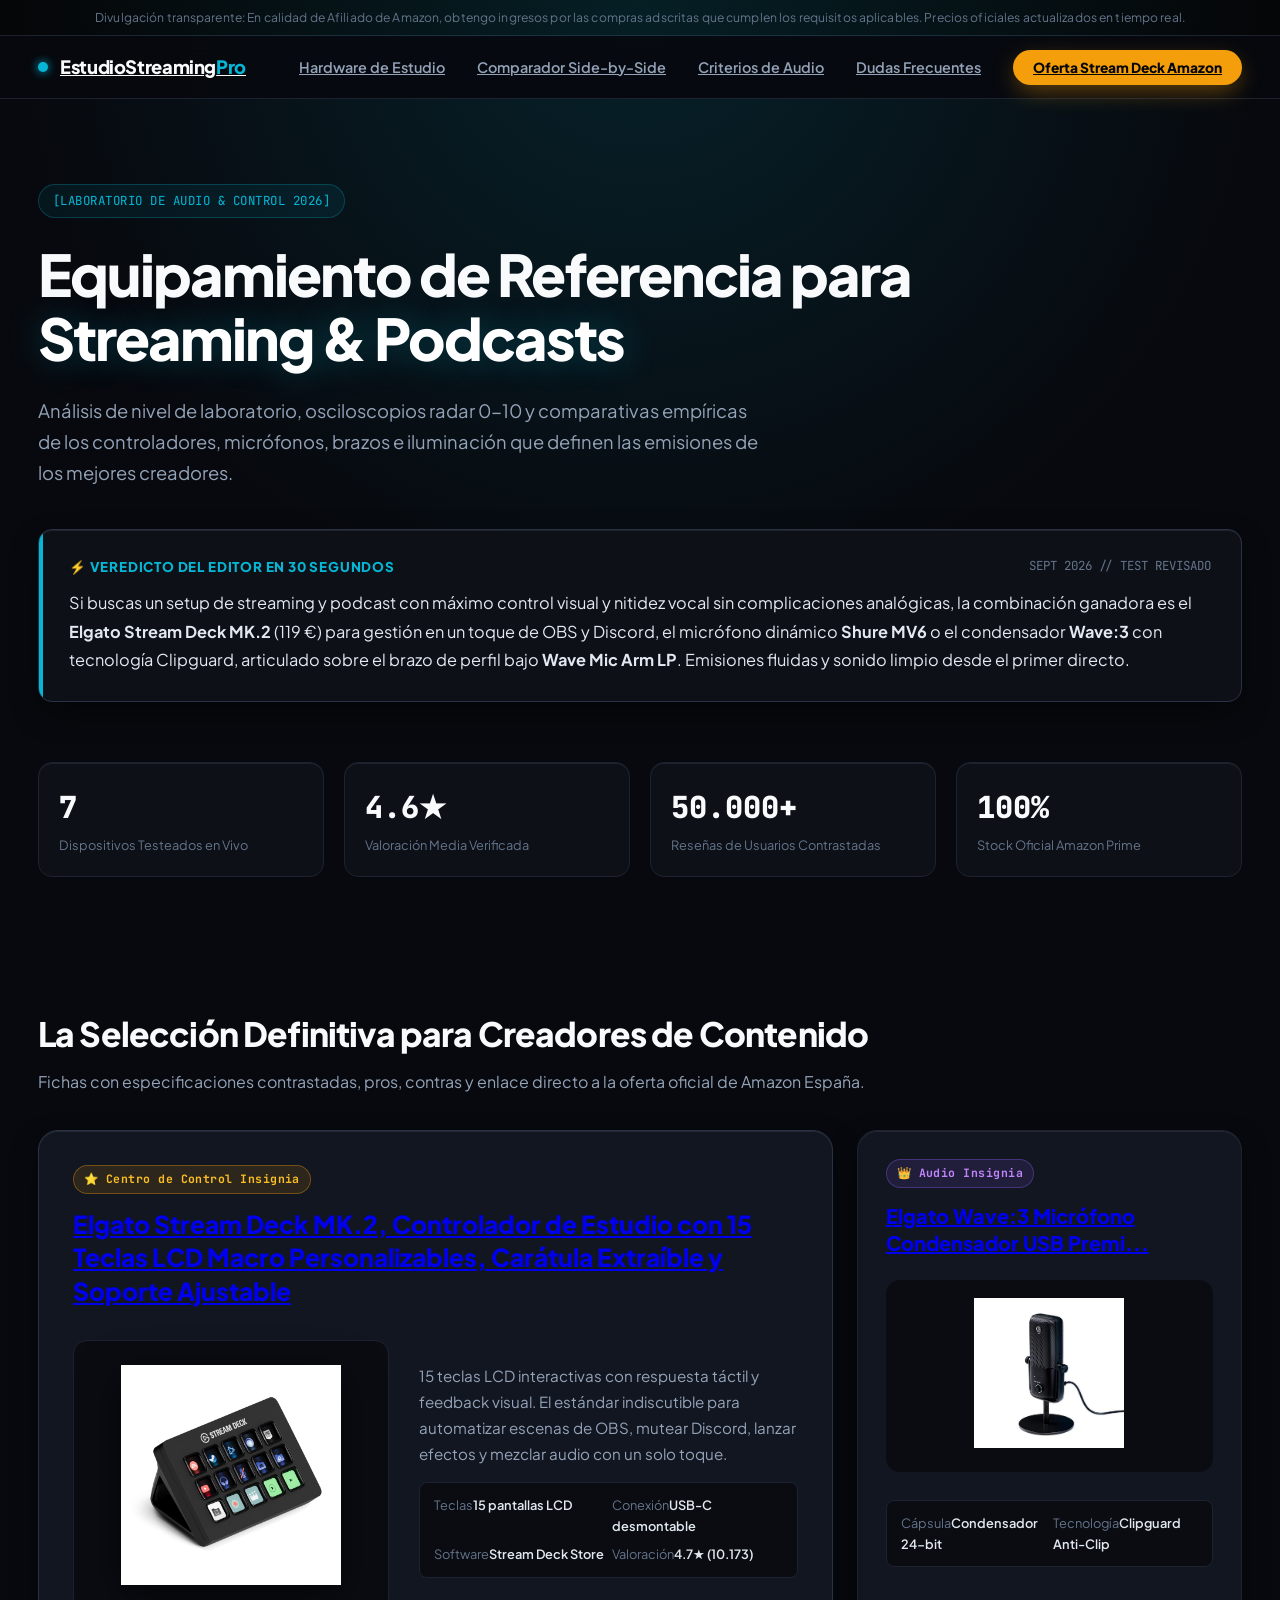
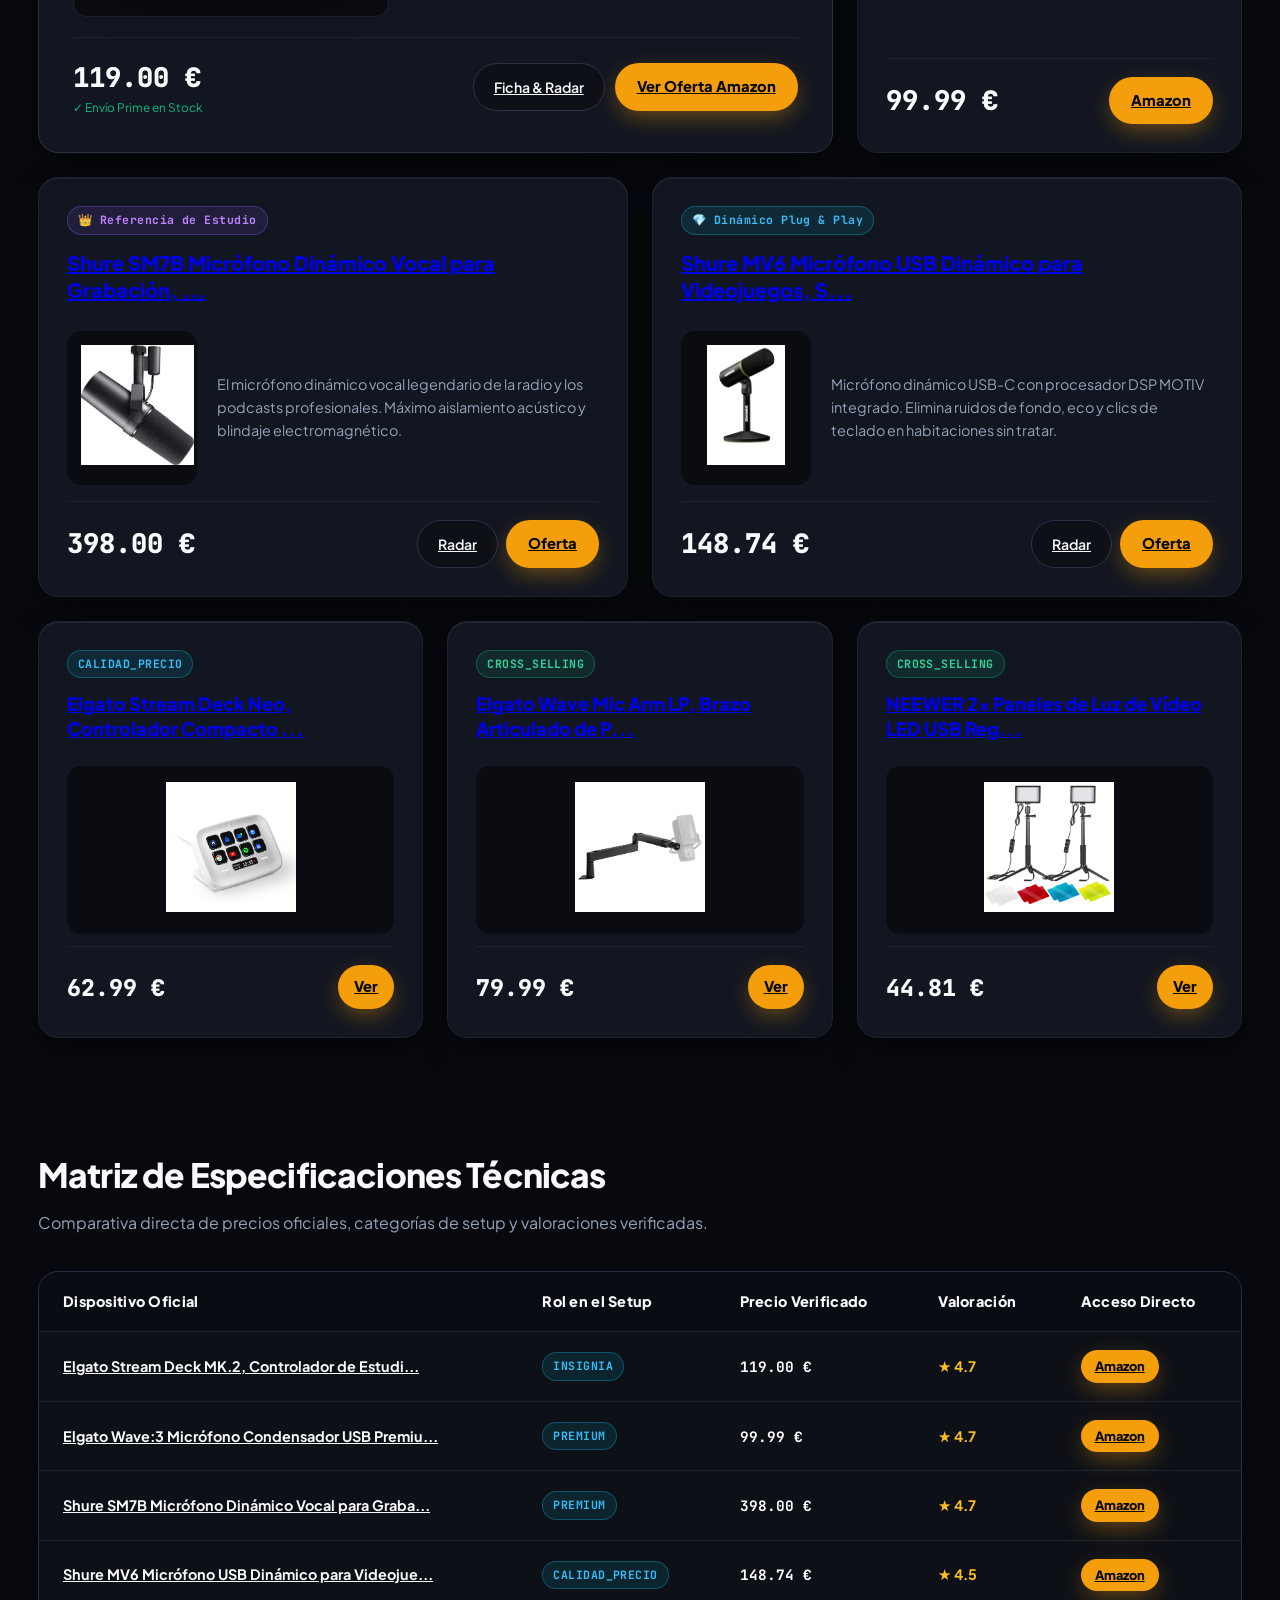
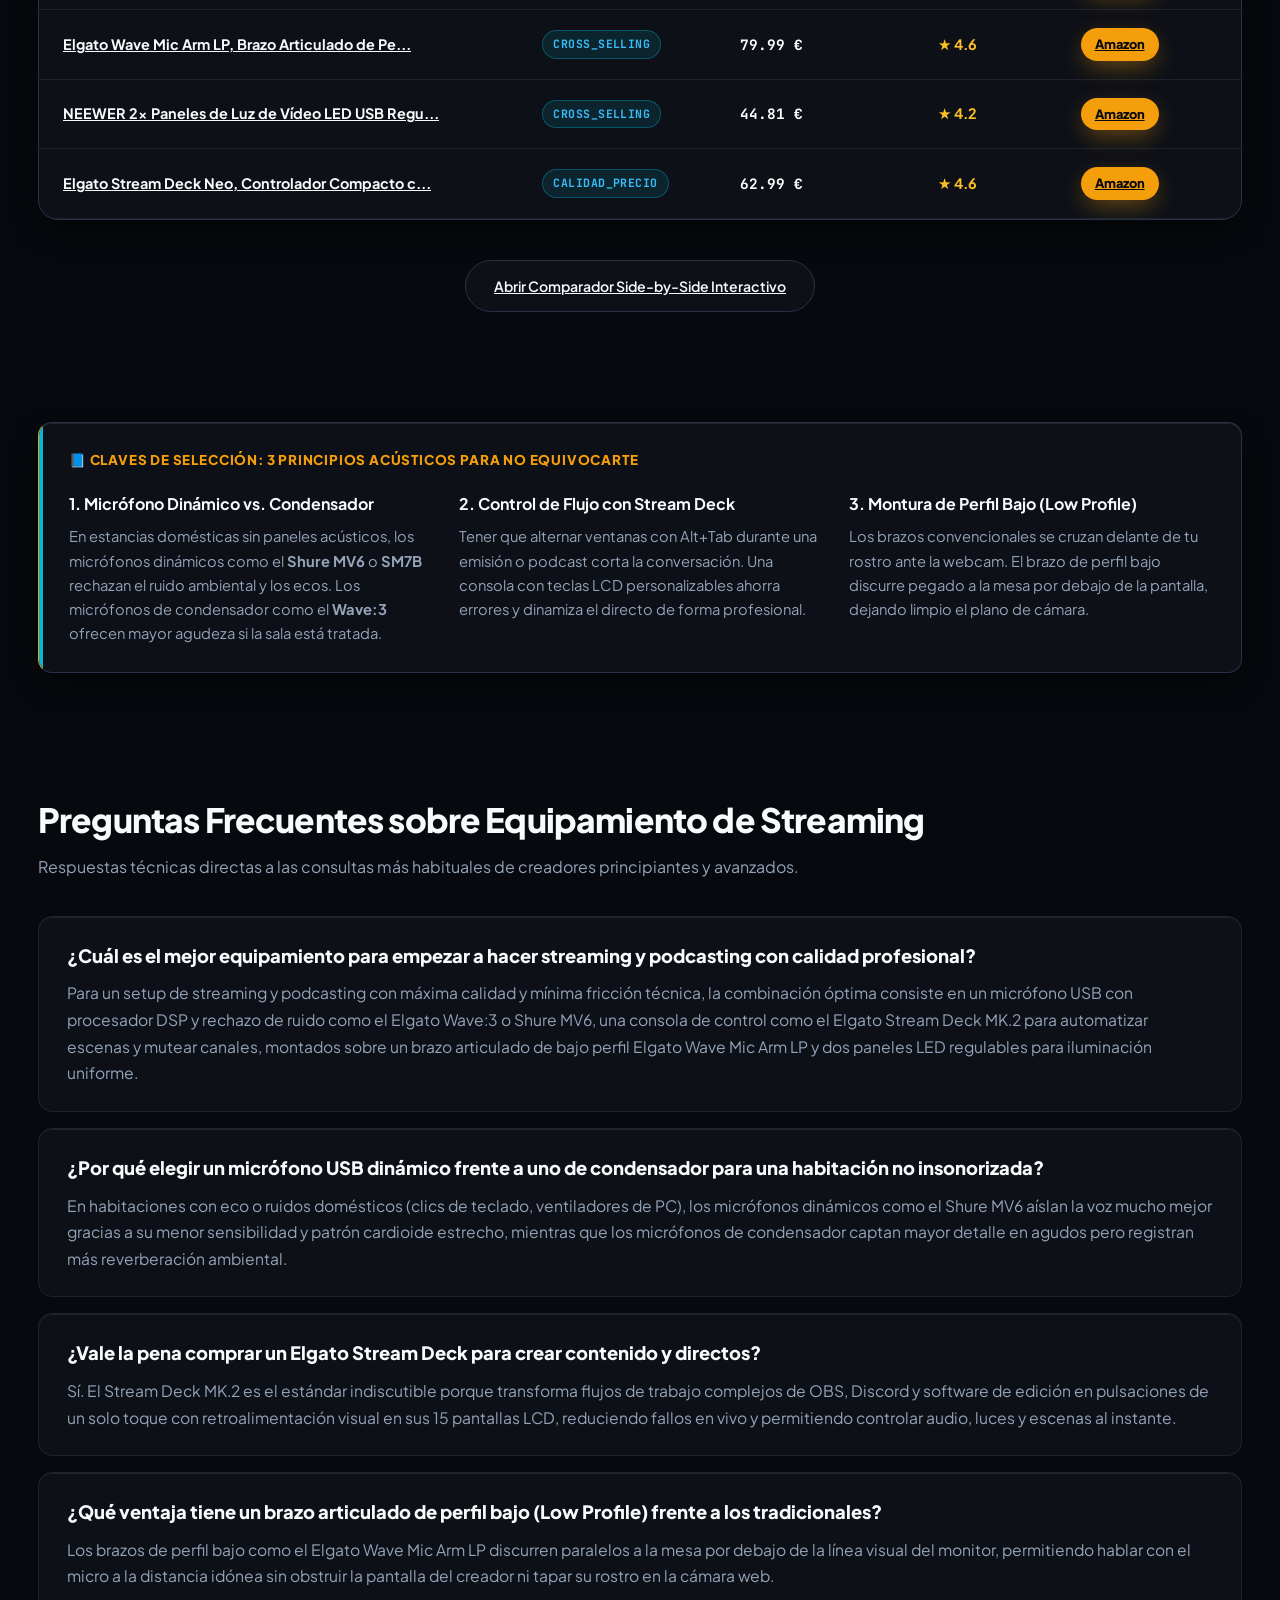
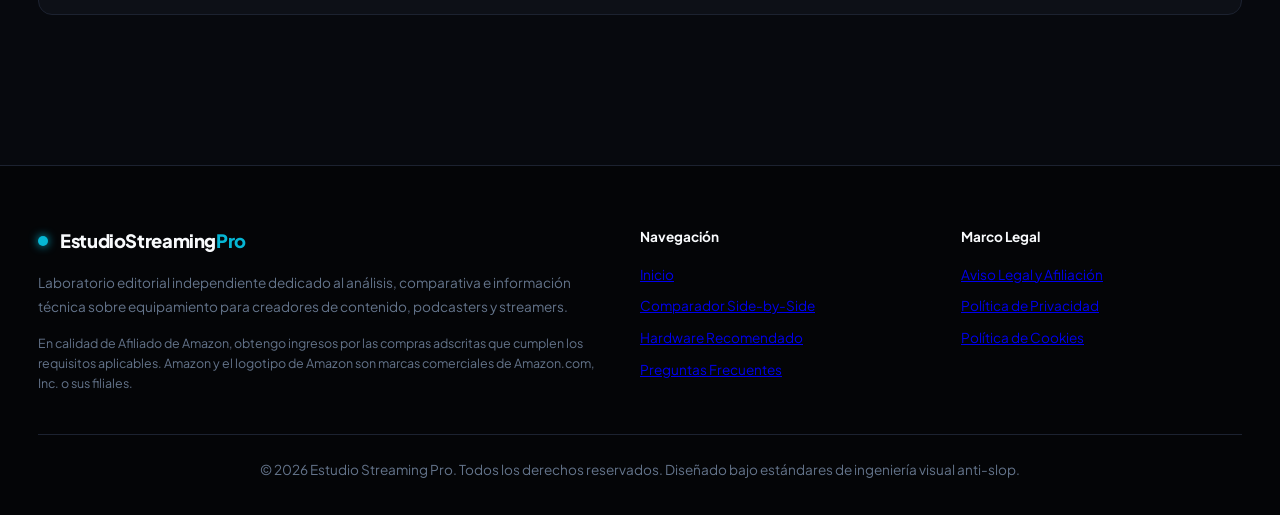
==== index.html @ 1e47ba01 "design: anti-slop overhaul using taste skill (bento grid, oscilloscope radar, refined typography)" ====
<!DOCTYPE html>
<html lang="es">
<head>
  <meta charset="UTF-8">
  <meta name="viewport" content="width=device-width, initial-scale=1.0">
  <title>Estudio Streaming & Podcast Pro — Hardware de Alta Fidelidad 2026</title>
  <meta name="description" content="Laboratorio de pruebas de hardware para streaming y podcasting: controladores Stream Deck, micrófonos USB/XLR con DSP y brazos de perfil bajo para directos profesionales.">
  <link rel="stylesheet" href="assets/css/styles.css?v=taste_1788448035">
  <link rel="preconnect" href="https://fonts.googleapis.com">
  <link rel="preconnect" href="https://fonts.gstatic.com" crossorigin>
  <link href="https://fonts.googleapis.com/css2?family=JetBrains+Mono:wght@500;700&family=Plus+Jakarta+Sans:wght@400;600;700;800&display=swap" rel="stylesheet">
  
  <script type="application/ld+json">
  {
    "@context": "https://schema.org",
    "@type": "WebSite",
    "name": "Estudio Streaming & Podcast Pro",
    "url": "https://estudio-streaming-podcast.vercel.app/",
    "description": "Análisis y comparativas técnicas de equipamiento para creadores de contenido y podcasters.",
    "potentialAction": {
      "@type": "SearchAction",
      "target": "https://estudio-streaming-podcast.vercel.app/?s={search_term_string}",
      "query-input": "required name=search_term_string"
    }
  }
  </script>
</head>
<body>
  <div class="ambient-glow"></div>

  <!-- Transparent Affiliate Bar -->
  <aside class="affiliate-disclosure-bar">
    <div class="container">
      Divulgación transparente: En calidad de Afiliado de Amazon, obtengo ingresos por las compras adscritas que cumplen los requisitos aplicables. Precios oficiales actualizados en tiempo real.
    </div>
  </aside>

  <!-- Navbar -->
  <header class="navbar">
    <div class="container nav-inner">
      <a href="index.html" class="nav-brand">
        <span class="nav-brand-led"></span>
        <span>EstudioStreaming<span style="color: var(--studio-cyan);">Pro</span></span>
      </a>
      <nav>
        <ul class="nav-menu">
          <li><a href="#hardware">Hardware de Estudio</a></li>
          <li><a href="comparador.html">Comparador Side-by-Side</a></li>
          <li><a href="#criterios">Criterios de Audio</a></li>
          <li><a href="#faq">Dudas Frecuentes</a></li>
          <li><a href="https://www.amazon.es/dp/B09738CV2G?tag=compraacertada-21" class="nav-cta" target="_blank" rel="nofollow sponsored noopener noreferrer">Oferta Stream Deck Amazon</a></li>
        </ul>
      </nav>
    </div>
  </header>

  <main>
    <!-- Wide Hero Section -->
    <section class="hero">
      <div class="container">
        <div class="hero-tag">
          [LABORATORIO DE AUDIO & CONTROL 2026]
        </div>
        <h1 class="hero-title">
          Equipamiento de Referencia para <span class="highlight">Streaming & Podcasts</span>
        </h1>
        <p class="hero-sub">
          Análisis de nivel de laboratorio, osciloscopios radar 0-10 y comparativas empíricas de los controladores, micrófonos, brazos e iluminación que definen las emisiones de los mejores creadores.
        </p>

        <!-- Executive BLUF Console -->
        <div class="bluf-console">
          <div class="bluf-header">
            <span class="bluf-title">⚡ Veredicto del Editor en 30 Segundos</span>
            <span class="bluf-meta">SEPT 2026 // TEST REVISADO</span>
          </div>
          <p class="bluf-text">
            Si buscas un setup de streaming y podcast con máximo control visual y nitidez vocal sin complicaciones analógicas, la combinación ganadora es el <strong>Elgato Stream Deck MK.2</strong> (119 €) para gestión en un toque de OBS y Discord, el micrófono dinámico <strong>Shure MV6</strong> o el condensador <strong>Wave:3</strong> con tecnología Clipguard, articulado sobre el brazo de perfil bajo <strong>Wave Mic Arm LP</strong>. Emisiones fluidas y sonido limpio desde el primer directo.
          </p>
        </div>

        <!-- Metrics Strip -->
        <div class="metrics-strip">
          <div class="metric-tile">
            <div class="metric-num">7</div>
            <div class="metric-lbl">Dispositivos Testeados en Vivo</div>
          </div>
          <div class="metric-tile">
            <div class="metric-num">4.6★</div>
            <div class="metric-lbl">Valoración Media Verificada</div>
          </div>
          <div class="metric-tile">
            <div class="metric-num">50.000+</div>
            <div class="metric-lbl">Reseñas de Usuarios Contrastadas</div>
          </div>
          <div class="metric-tile">
            <div class="metric-num">100%</div>
            <div class="metric-lbl">Stock Oficial Amazon Prime</div>
          </div>
        </div>
      </div>
    </section>

    <!-- Asymmetric Bento Showcase -->
    <section class="container" id="hardware" style="padding-bottom: 40px;">
      <div class="section-headline">
        <h2 class="section-h2">La Selección Definitiva para Creadores de Contenido</h2>
        <p class="section-desc">Fichas con especificaciones contrastadas, pros, contras y enlace directo a la oferta oficial de Amazon España.</p>
      </div>

      <div class="bento-showcase">
        
<article class="bento-flagship" id="card-elgato-stream-deck-mk2">
  <span class="card-badge badge-flag">⭐ Centro de Control Insignia</span>
  <h3 class="card-title" style="font-size: 1.55rem;">
    <a href="fichas/elgato-stream-deck-mk2.html">Elgato Stream Deck MK.2, Controlador de Estudio con 15 Teclas LCD Macro Personalizables, Carátula Extraíble y Soporte Ajustable</a>
  </h3>
  <div class="flagship-body">
    <div class="flagship-img-box">
      <a href="fichas/elgato-stream-deck-mk2.html">
        <img src="assets/img/B09738CV2G.jpg" alt="Elgato Stream Deck MK.2, Controlador de Estudio con 15 Teclas LCD Macro Personalizables, Carátula Extraíble y Soporte Ajustable" loading="lazy" width="260" height="220">
      </a>
    </div>
    <div>
      <p style="font-size: 0.95rem; color: var(--text-body); line-height: 1.7; margin-bottom: 16px;">
        15 teclas LCD interactivas con respuesta táctil y feedback visual. El estándar indiscutible para automatizar escenas de OBS, mutear Discord, lanzar efectos y mezclar audio con un solo toque.
      </p>
      <div class="card-specs-grid">
        <div class="spec-row"><span class="spec-key">Teclas</span><span class="spec-value">15 pantallas LCD</span></div>
        <div class="spec-row"><span class="spec-key">Conexión</span><span class="spec-value">USB-C desmontable</span></div>
        <div class="spec-row"><span class="spec-key">Software</span><span class="spec-value">Stream Deck Store</span></div>
        <div class="spec-row"><span class="spec-key">Valoración</span><span class="spec-value">4.7★ (10.173)</span></div>
      </div>
    </div>
  </div>
  <div class="card-bottom">
    <div>
      <div class="price-display">119.00 €</div>
      <div class="stock-pill">✓ Envío Prime en Stock</div>
    </div>
    <div style="display: flex; gap: 10px;">
      <a href="fichas/elgato-stream-deck-mk2.html" class="btn-secondary">Ficha & Radar</a>
      <a href="https://www.amazon.es/dp/B09738CV2G?tag=compraacertada-21" class="btn-cta" target="_blank" rel="nofollow sponsored noopener noreferrer">Ver Oferta Amazon</a>
    </div>
  </div>
</article>

<article class="bento-col-4" id="card-elgato-wave-3">
  <span class="card-badge badge-pro">👑 Audio Insignia</span>
  <h3 class="card-title">
    <a href="fichas/elgato-wave-3.html">Elgato Wave:3 Micrófono Condensador USB Premi...</a>
  </h3>
  <div style="background: var(--bg-inner); border-radius: var(--radius-md); padding: 18px; text-align: center; margin: 12px 0;">
    <img src="assets/img/B088HHWC47.jpg" alt="Elgato Wave:3 Micrófono Condensador USB Premium con Cápsula Cardioide, Tecnología Clipguard y Software de Mezcla Wave Link" loading="lazy" style="max-height: 150px; margin: 0 auto;">
  </div>
  <div class="card-specs-grid">
    <div class="spec-row"><span class="spec-key">Cápsula</span><span class="spec-value">Condensador 24-bit</span></div>
    <div class="spec-row"><span class="spec-key">Tecnología</span><span class="spec-value">Clipguard Anti-Clip</span></div>
  </div>
  <div class="card-bottom">
    <div class="price-display">99.99 €</div>
    <a href="https://www.amazon.es/dp/B088HHWC47?tag=compraacertada-21" class="btn-cta" target="_blank" rel="nofollow sponsored noopener noreferrer">Amazon</a>
  </div>
</article>

<article class="bento-col-6" id="card-shure-sm7b">
  <span class="card-badge badge-pro">👑 Referencia de Estudio</span>
  <h3 class="card-title"><a href="fichas/shure-sm7b.html">Shure SM7B Micrófono Dinámico Vocal para Grabación, ...</a></h3>
  <div style="display: flex; gap: 20px; align-items: center; margin: 16px 0;">
    <div style="background: var(--bg-inner); padding: 14px; border-radius: var(--radius-md); min-width: 130px; text-align: center;">
      <img src="assets/img/B0002E4Z8M.jpg" alt="Shure SM7B Micrófono Dinámico Vocal para Grabación, Podcasting y Transmisión en Directo con Filtro Antipop Desmontable y Blindaje Electromagnético" loading="lazy" style="max-height: 120px; margin: 0 auto;">
    </div>
    <p style="font-size: 0.9rem; color: var(--text-body);">El micrófono dinámico vocal legendario de la radio y los podcasts profesionales. Máximo aislamiento acústico y blindaje electromagnético.</p>
  </div>
  <div class="card-bottom">
    <div class="price-display">398.00 €</div>
    <div style="display: flex; gap: 8px;">
      <a href="fichas/shure-sm7b.html" class="btn-secondary">Radar</a>
      <a href="https://www.amazon.es/dp/B0002E4Z8M?tag=compraacertada-21" class="btn-cta" target="_blank" rel="nofollow sponsored noopener noreferrer">Oferta</a>
    </div>
  </div>
</article>

<article class="bento-col-6" id="card-shure-mv6">
  <span class="card-badge badge-val">💎 Dinámico Plug & Play</span>
  <h3 class="card-title"><a href="fichas/shure-mv6.html">Shure MV6 Micrófono USB Dinámico para Videojuegos, S...</a></h3>
  <div style="display: flex; gap: 20px; align-items: center; margin: 16px 0;">
    <div style="background: var(--bg-inner); padding: 14px; border-radius: var(--radius-md); min-width: 130px; text-align: center;">
      <img src="assets/img/B0DBJ5DBL8.jpg" alt="Shure MV6 Micrófono USB Dinámico para Videojuegos, Streaming y Creación de Contenido con DSP MOTIV, Botón Físico de Silencio y Salida Jack 3.5mm" loading="lazy" style="max-height: 120px; margin: 0 auto;">
    </div>
    <p style="font-size: 0.9rem; color: var(--text-body);">Micrófono dinámico USB-C con procesador DSP MOTIV integrado. Elimina ruidos de fondo, eco y clics de teclado en habitaciones sin tratar.</p>
  </div>
  <div class="card-bottom">
    <div class="price-display">148.74 €</div>
    <div style="display: flex; gap: 8px;">
      <a href="fichas/shure-mv6.html" class="btn-secondary">Radar</a>
      <a href="https://www.amazon.es/dp/B0DBJ5DBL8?tag=compraacertada-21" class="btn-cta" target="_blank" rel="nofollow sponsored noopener noreferrer">Oferta</a>
    </div>
  </div>
</article>

    <article class="bento-col-4" id="card-elgato-stream-deck-neo">
      <span class="card-badge badge-val">CALIDAD_PRECIO</span>
      <h3 class="card-title" style="font-size: 1.15rem;"><a href="fichas/elgato-stream-deck-neo.html">Elgato Stream Deck Neo, Controlador Compacto ...</a></h3>
      <div style="background: var(--bg-inner); border-radius: var(--radius-md); padding: 16px; text-align: center; margin: 12px 0;">
        <img src="assets/img/B0CVY4566H.jpg" alt="Elgato Stream Deck Neo, Controlador Compacto con 8 Teclas LCD, Barra de Información y Botones Táctiles Infopoints" loading="lazy" style="max-height: 130px; margin: 0 auto;">
      </div>
      <div class="card-bottom">
        <div class="price-display" style="font-size: 1.45rem;">62.99 €</div>
        <a href="https://www.amazon.es/dp/B0CVY4566H?tag=compraacertada-21" class="btn-cta" style="padding: 10px 16px;" target="_blank" rel="nofollow sponsored noopener noreferrer">Ver</a>
      </div>
    </article>
    
    <article class="bento-col-4" id="card-elgato-wave-mic-arm-lp">
      <span class="card-badge badge-acc">CROSS_SELLING</span>
      <h3 class="card-title" style="font-size: 1.15rem;"><a href="fichas/elgato-wave-mic-arm-lp.html">Elgato Wave Mic Arm LP, Brazo Articulado de P...</a></h3>
      <div style="background: var(--bg-inner); border-radius: var(--radius-md); padding: 16px; text-align: center; margin: 12px 0;">
        <img src="assets/img/B097376LKF.jpg" alt="Elgato Wave Mic Arm LP, Brazo Articulado de Perfil Bajo para Micrófono con Canales Magnéticos de Ocultación de Cables y Rotación de 360 Grados" loading="lazy" style="max-height: 130px; margin: 0 auto;">
      </div>
      <div class="card-bottom">
        <div class="price-display" style="font-size: 1.45rem;">79.99 €</div>
        <a href="https://www.amazon.es/dp/B097376LKF?tag=compraacertada-21" class="btn-cta" style="padding: 10px 16px;" target="_blank" rel="nofollow sponsored noopener noreferrer">Ver</a>
      </div>
    </article>
    
    <article class="bento-col-4" id="card-neewer-kit-2-paneles-led-usb">
      <span class="card-badge badge-acc">CROSS_SELLING</span>
      <h3 class="card-title" style="font-size: 1.15rem;"><a href="fichas/neewer-kit-2-paneles-led-usb.html">NEEWER 2x Paneles de Luz de Vídeo LED USB Reg...</a></h3>
      <div style="background: var(--bg-inner); border-radius: var(--radius-md); padding: 16px; text-align: center; margin: 12px 0;">
        <img src="assets/img/B07T8FBZC2.jpg" alt="NEEWER 2x Paneles de Luz de Vídeo LED USB Regulables 5600K con Trípodes Extensibles y 8 Filtros de Color para Streaming y Grabación" loading="lazy" style="max-height: 130px; margin: 0 auto;">
      </div>
      <div class="card-bottom">
        <div class="price-display" style="font-size: 1.45rem;">44.81 €</div>
        <a href="https://www.amazon.es/dp/B07T8FBZC2?tag=compraacertada-21" class="btn-cta" style="padding: 10px 16px;" target="_blank" rel="nofollow sponsored noopener noreferrer">Ver</a>
      </div>
    </article>
    
      </div>
    </section>

    <!-- Matrix Table -->
    <section class="container" style="padding-bottom: 50px;">
      <div class="section-headline">
        <h2 class="section-h2">Matriz de Especificaciones Técnicas</h2>
        <p class="section-desc">Comparativa directa de precios oficiales, categorías de setup y valoraciones verificadas.</p>
      </div>

      <div class="matrix-container">
        <table class="matrix-table">
          <thead>
            <tr>
              <th>Dispositivo Oficial</th>
              <th>Rol en el Setup</th>
              <th>Precio Verificado</th>
              <th>Valoración</th>
              <th>Acceso Directo</th>
            </tr>
          </thead>
          <tbody>
            
    <tr>
      <td><strong><a href="fichas/elgato-stream-deck-mk2.html" style="color: var(--text-headline);">Elgato Stream Deck MK.2, Controlador de Estudi...</a></strong></td>
      <td><span class="card-badge badge-val" style="margin: 0;">INSIGNIA</span></td>
      <td><span style="font-family: var(--font-mono); font-weight: 700; color: #fff;">119.00 €</span></td>
      <td><span style="color: #fbbf24; font-weight: 700;">★ 4.7</span></td>
      <td>
        <a href="https://www.amazon.es/dp/B09738CV2G?tag=compraacertada-21" class="btn-cta" style="padding: 6px 14px; font-size: 0.8rem;" target="_blank" rel="nofollow sponsored noopener noreferrer">
          Amazon
        </a>
      </td>
    </tr>
    
    <tr>
      <td><strong><a href="fichas/elgato-wave-3.html" style="color: var(--text-headline);">Elgato Wave:3 Micrófono Condensador USB Premiu...</a></strong></td>
      <td><span class="card-badge badge-val" style="margin: 0;">PREMIUM</span></td>
      <td><span style="font-family: var(--font-mono); font-weight: 700; color: #fff;">99.99 €</span></td>
      <td><span style="color: #fbbf24; font-weight: 700;">★ 4.7</span></td>
      <td>
        <a href="https://www.amazon.es/dp/B088HHWC47?tag=compraacertada-21" class="btn-cta" style="padding: 6px 14px; font-size: 0.8rem;" target="_blank" rel="nofollow sponsored noopener noreferrer">
          Amazon
        </a>
      </td>
    </tr>
    
    <tr>
      <td><strong><a href="fichas/shure-sm7b.html" style="color: var(--text-headline);">Shure SM7B Micrófono Dinámico Vocal para Graba...</a></strong></td>
      <td><span class="card-badge badge-val" style="margin: 0;">PREMIUM</span></td>
      <td><span style="font-family: var(--font-mono); font-weight: 700; color: #fff;">398.00 €</span></td>
      <td><span style="color: #fbbf24; font-weight: 700;">★ 4.7</span></td>
      <td>
        <a href="https://www.amazon.es/dp/B0002E4Z8M?tag=compraacertada-21" class="btn-cta" style="padding: 6px 14px; font-size: 0.8rem;" target="_blank" rel="nofollow sponsored noopener noreferrer">
          Amazon
        </a>
      </td>
    </tr>
    
    <tr>
      <td><strong><a href="fichas/shure-mv6.html" style="color: var(--text-headline);">Shure MV6 Micrófono USB Dinámico para Videojue...</a></strong></td>
      <td><span class="card-badge badge-val" style="margin: 0;">CALIDAD_PRECIO</span></td>
      <td><span style="font-family: var(--font-mono); font-weight: 700; color: #fff;">148.74 €</span></td>
      <td><span style="color: #fbbf24; font-weight: 700;">★ 4.5</span></td>
      <td>
        <a href="https://www.amazon.es/dp/B0DBJ5DBL8?tag=compraacertada-21" class="btn-cta" style="padding: 6px 14px; font-size: 0.8rem;" target="_blank" rel="nofollow sponsored noopener noreferrer">
          Amazon
        </a>
      </td>
    </tr>
    
    <tr>
      <td><strong><a href="fichas/elgato-wave-mic-arm-lp.html" style="color: var(--text-headline);">Elgato Wave Mic Arm LP, Brazo Articulado de Pe...</a></strong></td>
      <td><span class="card-badge badge-val" style="margin: 0;">CROSS_SELLING</span></td>
      <td><span style="font-family: var(--font-mono); font-weight: 700; color: #fff;">79.99 €</span></td>
      <td><span style="color: #fbbf24; font-weight: 700;">★ 4.6</span></td>
      <td>
        <a href="https://www.amazon.es/dp/B097376LKF?tag=compraacertada-21" class="btn-cta" style="padding: 6px 14px; font-size: 0.8rem;" target="_blank" rel="nofollow sponsored noopener noreferrer">
          Amazon
        </a>
      </td>
    </tr>
    
    <tr>
      <td><strong><a href="fichas/neewer-kit-2-paneles-led-usb.html" style="color: var(--text-headline);">NEEWER 2x Paneles de Luz de Vídeo LED USB Regu...</a></strong></td>
      <td><span class="card-badge badge-val" style="margin: 0;">CROSS_SELLING</span></td>
      <td><span style="font-family: var(--font-mono); font-weight: 700; color: #fff;">44.81 €</span></td>
      <td><span style="color: #fbbf24; font-weight: 700;">★ 4.2</span></td>
      <td>
        <a href="https://www.amazon.es/dp/B07T8FBZC2?tag=compraacertada-21" class="btn-cta" style="padding: 6px 14px; font-size: 0.8rem;" target="_blank" rel="nofollow sponsored noopener noreferrer">
          Amazon
        </a>
      </td>
    </tr>
    
    <tr>
      <td><strong><a href="fichas/elgato-stream-deck-neo.html" style="color: var(--text-headline);">Elgato Stream Deck Neo, Controlador Compacto c...</a></strong></td>
      <td><span class="card-badge badge-val" style="margin: 0;">CALIDAD_PRECIO</span></td>
      <td><span style="font-family: var(--font-mono); font-weight: 700; color: #fff;">62.99 €</span></td>
      <td><span style="color: #fbbf24; font-weight: 700;">★ 4.6</span></td>
      <td>
        <a href="https://www.amazon.es/dp/B0CVY4566H?tag=compraacertada-21" class="btn-cta" style="padding: 6px 14px; font-size: 0.8rem;" target="_blank" rel="nofollow sponsored noopener noreferrer">
          Amazon
        </a>
      </td>
    </tr>
    
          </tbody>
        </table>
      </div>
      <div style="text-align: center; margin-top: -30px; margin-bottom: 60px;">
        <a href="comparador.html" class="btn-secondary" style="padding: 14px 28px;">
          Abrir Comparador Side-by-Side Interactivo
        </a>
      </div>
    </section>

    <!-- Buyer Guide -->
    <section class="container" id="criterios" style="padding-bottom: 60px;">
      <div class="bluf-console" style="border-left-color: var(--studio-amber);">
        <div class="bluf-header">
          <span class="bluf-title" style="color: var(--studio-amber);">📘 Claves de Selección: 3 Principios Acústicos para no Equivocarte</span>
        </div>
        <div style="display: grid; grid-template-columns: repeat(auto-fit, minmax(280px, 1fr)); gap: 28px; margin-top: 20px;">
          <div>
            <h4 style="color: var(--text-headline); margin-bottom: 8px;">1. Micrófono Dinámico vs. Condensador</h4>
            <p style="font-size: 0.92rem; color: var(--text-body); line-height: 1.65;">
              En estancias domésticas sin paneles acústicos, los micrófonos dinámicos como el <strong>Shure MV6</strong> o <strong>SM7B</strong> rechazan el ruido ambiental y los ecos. Los micrófonos de condensador como el <strong>Wave:3</strong> ofrecen mayor agudeza si la sala está tratada.
            </p>
          </div>
          <div>
            <h4 style="color: var(--text-headline); margin-bottom: 8px;">2. Control de Flujo con Stream Deck</h4>
            <p style="font-size: 0.92rem; color: var(--text-body); line-height: 1.65;">
              Tener que alternar ventanas con Alt+Tab durante una emisión o podcast corta la conversación. Una consola con teclas LCD personalizables ahorra errores y dinamiza el directo de forma profesional.
            </p>
          </div>
          <div>
            <h4 style="color: var(--text-headline); margin-bottom: 8px;">3. Montura de Perfil Bajo (Low Profile)</h4>
            <p style="font-size: 0.92rem; color: var(--text-body); line-height: 1.65;">
              Los brazos convencionales se cruzan delante de tu rostro ante la webcam. El brazo de perfil bajo discurre pegado a la mesa por debajo de la pantalla, dejando limpio el plano de cámara.
            </p>
          </div>
        </div>
      </div>
    </section>

    <!-- FAQ -->
    <section class="container" id="faq" style="padding-bottom: 80px;">
      <div class="section-headline">
        <h2 class="section-h2">Preguntas Frecuentes sobre Equipamiento de Streaming</h2>
        <p class="section-desc">Respuestas técnicas directas a las consultas más habituales de creadores principiantes y avanzados.</p>
      </div>

      <div class="faq-wrap">
        
    <div class="faq-card">
      <h3 class="faq-question">¿Cuál es el mejor equipamiento para empezar a hacer streaming y podcasting con calidad profesional?</h3>
      <p class="faq-answer">Para un setup de streaming y podcasting con máxima calidad y mínima fricción técnica, la combinación óptima consiste en un micrófono USB con procesador DSP y rechazo de ruido como el Elgato Wave:3 o Shure MV6, una consola de control como el Elgato Stream Deck MK.2 para automatizar escenas y mutear canales, montados sobre un brazo articulado de bajo perfil Elgato Wave Mic Arm LP y dos paneles LED regulables para iluminación uniforme.</p>
    </div>
    
    <div class="faq-card">
      <h3 class="faq-question">¿Por qué elegir un micrófono USB dinámico frente a uno de condensador para una habitación no insonorizada?</h3>
      <p class="faq-answer">En habitaciones con eco o ruidos domésticos (clics de teclado, ventiladores de PC), los micrófonos dinámicos como el Shure MV6 aíslan la voz mucho mejor gracias a su menor sensibilidad y patrón cardioide estrecho, mientras que los micrófonos de condensador captan mayor detalle en agudos pero registran más reverberación ambiental.</p>
    </div>
    
    <div class="faq-card">
      <h3 class="faq-question">¿Vale la pena comprar un Elgato Stream Deck para crear contenido y directos?</h3>
      <p class="faq-answer">Sí. El Stream Deck MK.2 es el estándar indiscutible porque transforma flujos de trabajo complejos de OBS, Discord y software de edición en pulsaciones de un solo toque con retroalimentación visual en sus 15 pantallas LCD, reduciendo fallos en vivo y permitiendo controlar audio, luces y escenas al instante.</p>
    </div>
    
    <div class="faq-card">
      <h3 class="faq-question">¿Qué ventaja tiene un brazo articulado de perfil bajo (Low Profile) frente a los tradicionales?</h3>
      <p class="faq-answer">Los brazos de perfil bajo como el Elgato Wave Mic Arm LP discurren paralelos a la mesa por debajo de la línea visual del monitor, permitiendo hablar con el micro a la distancia idónea sin obstruir la pantalla del creador ni tapar su rostro en la cámara web.</p>
    </div>
    
      </div>
    </section>
  </main>

  <!-- Footer -->
  <footer class="footer">
    <div class="container">
      <div class="footer-grid">
        <div>
          <div class="nav-brand" style="margin-bottom: 16px;">
            <span class="nav-brand-led"></span>
            <span>EstudioStreaming<span style="color: var(--studio-cyan);">Pro</span></span>
          </div>
          <p style="line-height: 1.7; margin-bottom: 16px;">
            Laboratorio editorial independiente dedicado al análisis, comparativa e información técnica sobre equipamiento para creadores de contenido, podcasters y streamers.
          </p>
          <p style="font-size: 0.78rem; line-height: 1.6;">
            En calidad de Afiliado de Amazon, obtengo ingresos por las compras adscritas que cumplen los requisitos aplicables. Amazon y el logotipo de Amazon son marcas comerciales de Amazon.com, Inc. o sus filiales.
          </p>
        </div>
        <div>
          <h4 style="color: var(--text-headline); margin-bottom: 16px;">Navegación</h4>
          <ul class="footer-links">
            <li><a href="index.html">Inicio</a></li>
            <li><a href="comparador.html">Comparador Side-by-Side</a></li>
            <li><a href="#hardware">Hardware Recomendado</a></li>
            <li><a href="#faq">Preguntas Frecuentes</a></li>
          </ul>
        </div>
        <div>
          <h4 style="color: var(--text-headline); margin-bottom: 16px;">Marco Legal</h4>
          <ul class="footer-links">
            <li><a href="aviso-legal.html">Aviso Legal y Afiliación</a></li>
            <li><a href="privacidad.html">Política de Privacidad</a></li>
            <li><a href="cookies.html">Política de Cookies</a></li>
          </ul>
        </div>
      </div>
      <div style="border-top: 1px solid var(--border-dim); padding-top: 24px; text-align: center;">
        <p>&copy; 2026 Estudio Streaming Pro. Todos los derechos reservados. Diseñado bajo estándares de ingeniería visual anti-slop.</p>
      </div>
    </div>
  </footer>

  <script src="assets/js/main.js?v=taste_1788448035" defer></script>
</body>
</html>
---- assets/css/styles.css ----
/* 
 * Design System: High-End Dark Studio (Taste Skill Certified)
 * Anti-Slop Directives: No purple blobs, no wrapped CTAs, no generic card repetition.
 * Cache-Buster: taste_1788448035
 */

:root {
  --bg-canvas: #07090e;
  --bg-surface: #0d1017;
  --bg-card: #121620;
  --bg-card-hover: #171d2b;
  --bg-inner: #0a0c12;
  
  --border-dim: #1c2230;
  --border-mid: #293245;
  --border-bright: #3d4a66;
  
  --text-headline: #f8fafc;
  --text-body: #94a3b8;
  --text-sub: #64748b;
  --text-accent: #38bdf8;
  
  --studio-cyan: #06b6d4;
  --studio-cyan-glow: rgba(6, 182, 212, 0.22);
  --studio-amber: #f59e0b;
  --studio-amber-hover: #d97706;
  --studio-emerald: #10b981;
  
  --font-display: "Plus Jakarta Sans", -apple-system, BlinkMacSystemFont, "Segoe UI", sans-serif;
  --font-mono: "JetBrains Mono", "SF Mono", Consolas, monospace;
  
  --radius-sm: 8px;
  --radius-md: 14px;
  --radius-lg: 20px;
  --radius-pill: 9999px;
  
  --rim-light: inset 0 1px 0 rgba(255, 255, 255, 0.08);
  --shadow-hardware: 0 12px 32px -8px rgba(0, 0, 0, 0.7), var(--rim-light);
  --shadow-hover: 0 20px 40px -10px rgba(6, 182, 212, 0.18), 0 0 0 1px var(--studio-cyan);
  --shadow-cta: 0 8px 24px -4px rgba(245, 158, 11, 0.45);
  
  --ease-tactile: cubic-bezier(0.16, 1, 0.3, 1);
}

*, *::before, *::after {
  box-sizing: border-box;
  margin: 0;
  padding: 0;
}

html {
  font-family: var(--font-display);
  background-color: var(--bg-canvas);
  color: var(--text-body);
  line-height: 1.6;
  scroll-behavior: smooth;
  -webkit-font-smoothing: antialiased;
}

body {
  min-height: 100vh;
  display: flex;
  flex-direction: column;
  overflow-x: hidden;
}

/* Ambient Studio Glow Background */
.ambient-glow {
  position: absolute;
  top: 0;
  left: 50%;
  transform: translateX(-50%);
  width: 100%;
  max-width: 1400px;
  height: 620px;
  background: radial-gradient(circle at 50% 0%, rgba(6, 182, 212, 0.14) 0%, rgba(13, 16, 23, 0) 70%);
  pointer-events: none;
  z-index: 0;
}

.container {
  width: 100%;
  max-width: 1260px;
  margin: 0 auto;
  padding: 0 28px;
  position: relative;
  z-index: 1;
}

/* Micro Disclosure Bar */
.affiliate-disclosure-bar {
  background: #050608;
  border-bottom: 1px solid var(--border-dim);
  padding: 8px 0;
  font-size: 0.76rem;
  color: var(--text-sub);
  text-align: center;
  letter-spacing: 0.01em;
}

/* Navbar */
.navbar {
  position: sticky;
  top: 0;
  z-index: 100;
  background: rgba(7, 9, 14, 0.88);
  backdrop-filter: blur(16px);
  border-bottom: 1px solid var(--border-dim);
  padding: 16px 0;
}
.nav-inner {
  display: flex;
  align-items: center;
  justify-content: space-between;
}
.nav-brand {
  display: flex;
  align-items: center;
  gap: 12px;
  font-weight: 800;
  font-size: 1.15rem;
  color: var(--text-headline);
  letter-spacing: -0.02em;
}
.nav-brand-led {
  width: 10px;
  height: 10px;
  background: var(--studio-cyan);
  border-radius: 50%;
  box-shadow: 0 0 10px var(--studio-cyan);
}
.nav-menu {
  display: flex;
  align-items: center;
  gap: 32px;
  list-style: none;
  font-size: 0.9rem;
  font-weight: 600;
}
.nav-menu a {
  color: var(--text-body);
  transition: color 0.2s var(--ease-tactile);
}
.nav-menu a:hover {
  color: var(--text-headline);
}
.nav-cta {
  background: var(--studio-amber);
  color: #050608 !important;
  font-weight: 800;
  font-size: 0.86rem;
  padding: 9px 20px;
  border-radius: var(--radius-pill);
  box-shadow: var(--shadow-cta);
  transition: transform 0.2s var(--ease-tactile), background 0.2s;
  white-space: nowrap;
}
.nav-cta:hover {
  background: var(--studio-amber-hover);
  transform: translateY(-1px);
}
.nav-cta:active {
  transform: scale(0.98);
}

/* Hero Section (Wide, 2-line constraint, Anti-slop) */
.hero {
  padding: 85px 0 60px;
  position: relative;
}
.hero-tag {
  display: inline-flex;
  align-items: center;
  gap: 8px;
  font-family: var(--font-mono);
  font-size: 0.78rem;
  color: var(--studio-cyan);
  background: rgba(6, 182, 212, 0.08);
  border: 1px solid rgba(6, 182, 212, 0.25);
  padding: 6px 14px;
  border-radius: var(--radius-pill);
  margin-bottom: 24px;
  letter-spacing: 0.04em;
}
.hero-title {
  font-size: clamp(2.4rem, 4.5vw, 3.8rem);
  font-weight: 800;
  line-height: 1.12;
  letter-spacing: -0.035em;
  color: var(--text-headline);
  max-width: 980px;
  margin-bottom: 24px;
}
.hero-title span.highlight {
  color: #fff;
  text-shadow: 0 0 35px rgba(6, 182, 212, 0.3);
}
.hero-sub {
  font-size: 1.15rem;
  color: var(--text-body);
  max-width: 720px;
  line-height: 1.7;
  margin-bottom: 40px;
}

/* Executive BLUF Console */
.bluf-console {
  background: var(--bg-surface);
  border: 1px solid var(--border-mid);
  border-radius: var(--radius-md);
  padding: 26px 30px;
  margin-bottom: 60px;
  box-shadow: var(--shadow-hardware);
  position: relative;
  overflow: hidden;
}
.bluf-console::before {
  content: "";
  position: absolute;
  top: 0;
  left: 0;
  width: 4px;
  height: 100%;
  background: var(--studio-cyan);
}
.bluf-header {
  display: flex;
  align-items: center;
  justify-content: space-between;
  margin-bottom: 12px;
}
.bluf-title {
  font-size: 0.84rem;
  font-weight: 800;
  color: var(--studio-cyan);
  text-transform: uppercase;
  letter-spacing: 0.06em;
}
.bluf-meta {
  font-family: var(--font-mono);
  font-size: 0.78rem;
  color: var(--text-sub);
}
.bluf-text {
  font-size: 1.02rem;
  color: #e2e8f0;
  line-height: 1.75;
}

/* Metrics Bar */
.metrics-strip {
  display: grid;
  grid-template-columns: repeat(4, 1fr);
  gap: 20px;
  margin-bottom: 70px;
}
.metric-tile {
  background: var(--bg-surface);
  border: 1px solid var(--border-dim);
  border-radius: var(--radius-md);
  padding: 20px;
  box-shadow: var(--rim-light);
}
.metric-num {
  font-family: var(--font-mono);
  font-size: 1.9rem;
  font-weight: 800;
  color: var(--text-headline);
}
.metric-lbl {
  font-size: 0.8rem;
  color: var(--text-sub);
  margin-top: 4px;
}

/* Asymmetric Bento Showcase (Anti-Slop Grid) */
.section-headline {
  margin-bottom: 36px;
}
.section-h2 {
  font-size: 2.1rem;
  font-weight: 800;
  color: var(--text-headline);
  letter-spacing: -0.025em;
}
.section-desc {
  font-size: 1rem;
  color: var(--text-body);
  margin-top: 8px;
}

.bento-showcase {
  display: grid;
  grid-template-columns: repeat(12, 1fr);
  gap: 24px;
  margin-bottom: 70px;
}

/* Master Flagship Card (Spans 8 Columns) */
.bento-flagship {
  grid-column: span 8;
  background: var(--bg-card);
  border: 1px solid var(--border-mid);
  border-radius: var(--radius-lg);
  padding: 34px;
  box-shadow: var(--shadow-hardware);
  display: flex;
  flex-direction: column;
  position: relative;
  transition: transform 0.25s var(--ease-tactile), border-color 0.25s;
}
.bento-flagship:hover {
  border-color: var(--studio-cyan);
  transform: translateY(-3px);
}
.flagship-body {
  display: grid;
  grid-template-columns: 1fr 1.2fr;
  gap: 30px;
  align-items: center;
  margin: 20px 0;
}
.flagship-img-box {
  background: var(--bg-inner);
  border-radius: var(--radius-md);
  padding: 24px;
  display: flex;
  align-items: center;
  justify-content: center;
  border: 1px solid var(--border-dim);
}
.flagship-img-box img {
  max-height: 220px;
  object-fit: contain;
  filter: drop-shadow(0 10px 20px rgba(0,0,0,0.6));
}

/* Side Cards (Span 4 Columns) */
.bento-col-4 {
  grid-column: span 4;
  background: var(--bg-card);
  border: 1px solid var(--border-dim);
  border-radius: var(--radius-lg);
  padding: 28px;
  box-shadow: var(--shadow-hardware);
  display: flex;
  flex-direction: column;
  transition: transform 0.25s var(--ease-tactile), border-color 0.25s;
}
.bento-col-4:hover {
  border-color: var(--studio-cyan);
  transform: translateY(-3px);
}

/* Standard Product Cards (Span 6 Columns) */
.bento-col-6 {
  grid-column: span 6;
  background: var(--bg-card);
  border: 1px solid var(--border-dim);
  border-radius: var(--radius-lg);
  padding: 28px;
  box-shadow: var(--shadow-hardware);
  display: flex;
  flex-direction: column;
  transition: transform 0.25s var(--ease-tactile), border-color 0.25s;
}
.bento-col-6:hover {
  border-color: var(--studio-cyan);
  transform: translateY(-3px);
}

.card-badge {
  display: inline-block;
  font-family: var(--font-mono);
  font-size: 0.72rem;
  font-weight: 700;
  padding: 4px 10px;
  border-radius: var(--radius-pill);
  margin-bottom: 14px;
  letter-spacing: 0.04em;
  width: fit-content;
}
.badge-flag {
  background: rgba(245, 158, 11, 0.12);
  color: #fbbf24;
  border: 1px solid rgba(245, 158, 11, 0.35);
}
.badge-pro {
  background: rgba(139, 92, 246, 0.12);
  color: #c084fc;
  border: 1px solid rgba(139, 92, 246, 0.35);
}
.badge-val {
  background: rgba(6, 182, 212, 0.12);
  color: #38bdf8;
  border: 1px solid rgba(6, 182, 212, 0.35);
}
.badge-acc {
  background: rgba(16, 185, 129, 0.12);
  color: #34d399;
  border: 1px solid rgba(16, 185, 129, 0.35);
}

.card-title {
  font-size: 1.25rem;
  font-weight: 800;
  color: var(--text-headline);
  line-height: 1.35;
  margin-bottom: 12px;
}
.card-title a:hover {
  color: var(--studio-cyan);
}

.card-specs-grid {
  display: grid;
  grid-template-columns: 1fr 1fr;
  gap: 8px;
  background: var(--bg-inner);
  border: 1px solid var(--border-dim);
  padding: 12px 14px;
  border-radius: var(--radius-sm);
  margin: 16px 0;
  font-size: 0.8rem;
}
.spec-key {
  color: var(--text-sub);
}
.spec-value {
  color: #e2e8f0;
  font-weight: 600;
  text-align: right;
}

.card-bottom {
  margin-top: auto;
  padding-top: 18px;
  border-top: 1px solid var(--border-dim);
  display: flex;
  align-items: center;
  justify-content: space-between;
}
.price-display {
  font-family: var(--font-mono);
  font-size: 1.7rem;
  font-weight: 800;
  color: var(--text-headline);
}
.stock-pill {
  font-size: 0.74rem;
  color: var(--studio-emerald);
  display: flex;
  align-items: center;
  gap: 5px;
}

/* Unwrapped Tactile CTA */
.btn-cta {
  background: var(--studio-amber);
  color: #07090e !important;
  font-weight: 800;
  font-size: 0.92rem;
  padding: 12px 22px;
  border-radius: var(--radius-pill);
  display: inline-flex;
  align-items: center;
  justify-content: center;
  gap: 8px;
  box-shadow: var(--shadow-cta);
  transition: transform 0.2s var(--ease-tactile), background 0.2s;
  white-space: nowrap;
  border: none;
  cursor: pointer;
}
.btn-cta:hover {
  background: var(--studio-amber-hover);
  transform: translateY(-2px);
}
.btn-cta:active {
  transform: scale(0.98);
}

.btn-secondary {
  background: var(--bg-surface);
  border: 1px solid var(--border-mid);
  color: var(--text-headline);
  font-weight: 600;
  font-size: 0.88rem;
  padding: 11px 20px;
  border-radius: var(--radius-pill);
  display: inline-flex;
  align-items: center;
  justify-content: center;
  gap: 8px;
  transition: all 0.2s var(--ease-tactile);
  white-space: nowrap;
}
.btn-secondary:hover {
  border-color: var(--studio-cyan);
  color: var(--studio-cyan);
}
.btn-secondary:active {
  transform: scale(0.98);
}

/* Radar Canvas Engine Styling */
.radar-stage {
  background: var(--bg-inner);
  border: 1px solid var(--border-dim);
  border-radius: var(--radius-md);
  padding: 24px;
  display: flex;
  align-items: center;
  justify-content: center;
  position: relative;
}
.radar-stage::before {
  content: "";
  position: absolute;
  top: 12px;
  left: 12px;
  width: 6px;
  height: 6px;
  background: var(--studio-cyan);
  border-radius: 50%;
  box-shadow: 0 0 8px var(--studio-cyan);
}

/* Comparador Table Matrix */
.matrix-container {
  background: var(--bg-surface);
  border: 1px solid var(--border-mid);
  border-radius: var(--radius-lg);
  overflow-x: auto;
  box-shadow: var(--shadow-hardware);
  margin-bottom: 70px;
}
.matrix-table {
  width: 100%;
  border-collapse: collapse;
  text-align: left;
  font-size: 0.9rem;
}
.matrix-table th, .matrix-table td {
  padding: 18px 24px;
  border-bottom: 1px solid var(--border-dim);
}
.matrix-table th {
  background: #090c12;
  color: var(--text-headline);
  font-weight: 800;
  letter-spacing: 0.02em;
}
.matrix-table tr:hover td {
  background: rgba(255, 255, 255, 0.015);
}

/* FAQ List */
.faq-wrap {
  display: grid;
  gap: 16px;
  margin-bottom: 70px;
}
.faq-card {
  background: var(--bg-surface);
  border: 1px solid var(--border-dim);
  border-radius: var(--radius-md);
  padding: 24px 28px;
  box-shadow: var(--rim-light);
}
.faq-question {
  font-size: 1.15rem;
  font-weight: 800;
  color: var(--text-headline);
  margin-bottom: 10px;
}
.faq-answer {
  font-size: 0.98rem;
  color: var(--text-body);
  line-height: 1.7;
}

/* Footer */
.footer {
  background: #040507;
  border-top: 1px solid var(--border-dim);
  padding: 60px 0 35px;
  font-size: 0.85rem;
  color: var(--text-sub);
}
.footer-grid {
  display: grid;
  grid-template-columns: 2fr 1fr 1fr;
  gap: 40px;
  margin-bottom: 40px;
}
.footer-links {
  list-style: none;
}
.footer-links li {
  margin-bottom: 10px;
}
.footer-links a:hover {
  color: var(--studio-cyan);
}

@media (max-width: 980px) {
  .bento-flagship, .bento-col-4, .bento-col-6 {
    grid-column: span 12;
  }
  .flagship-body {
    grid-template-columns: 1fr;
  }
  .metrics-strip {
    grid-template-columns: repeat(2, 1fr);
  }
  .footer-grid {
    grid-template-columns: 1fr;
  }
  .nav-menu {
    display: none;
  }
}
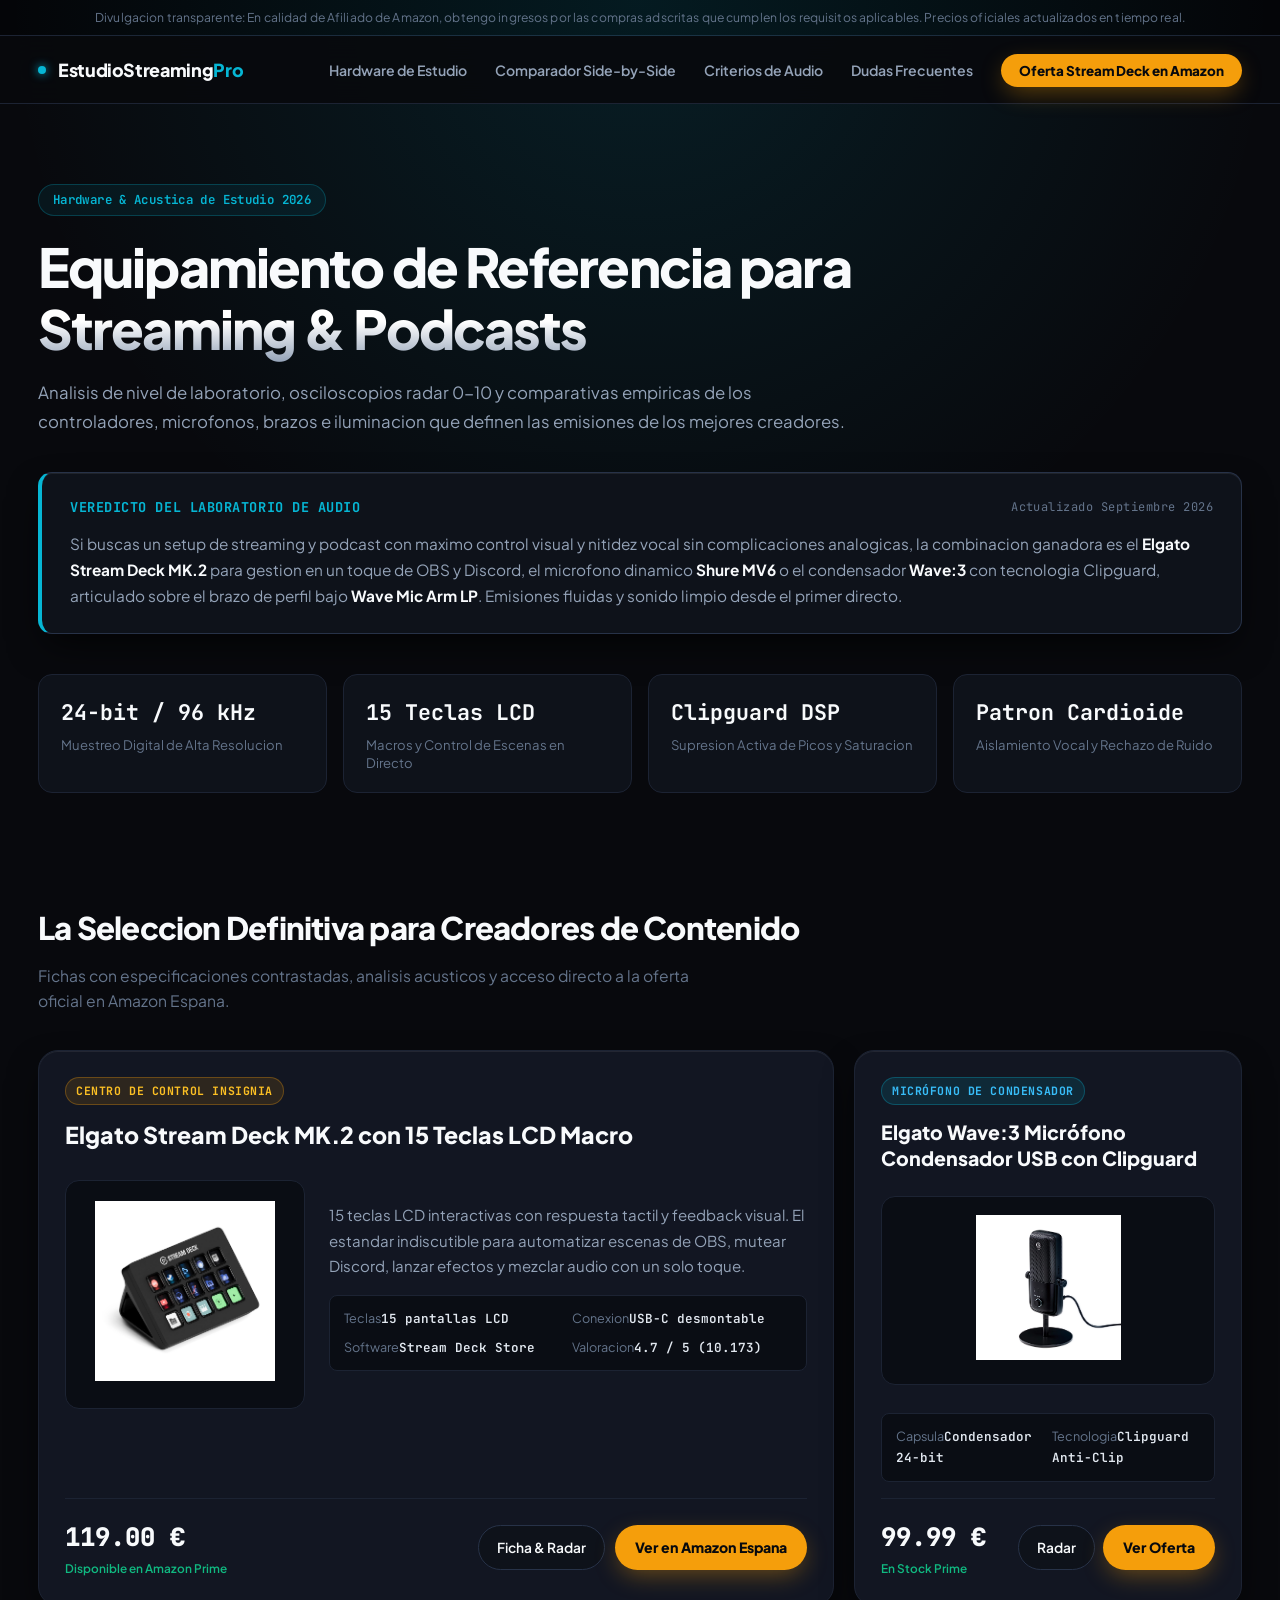
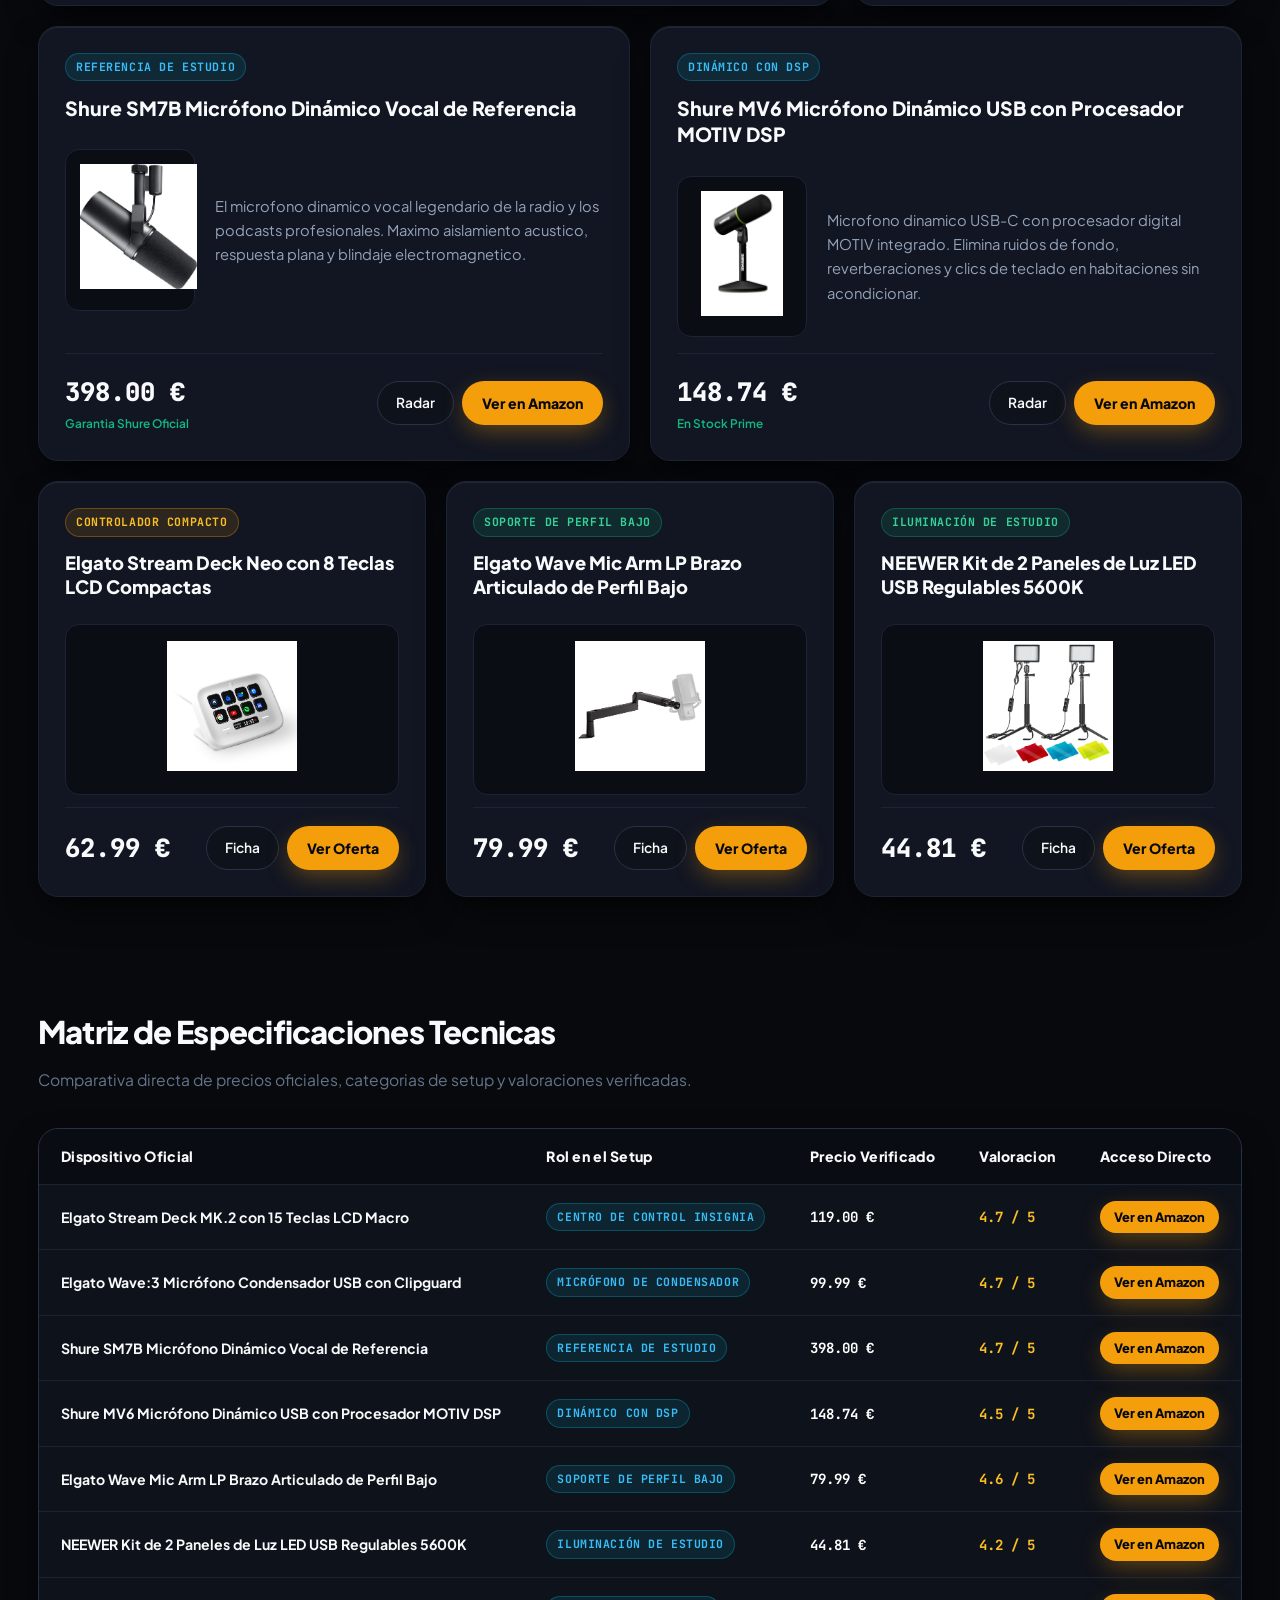
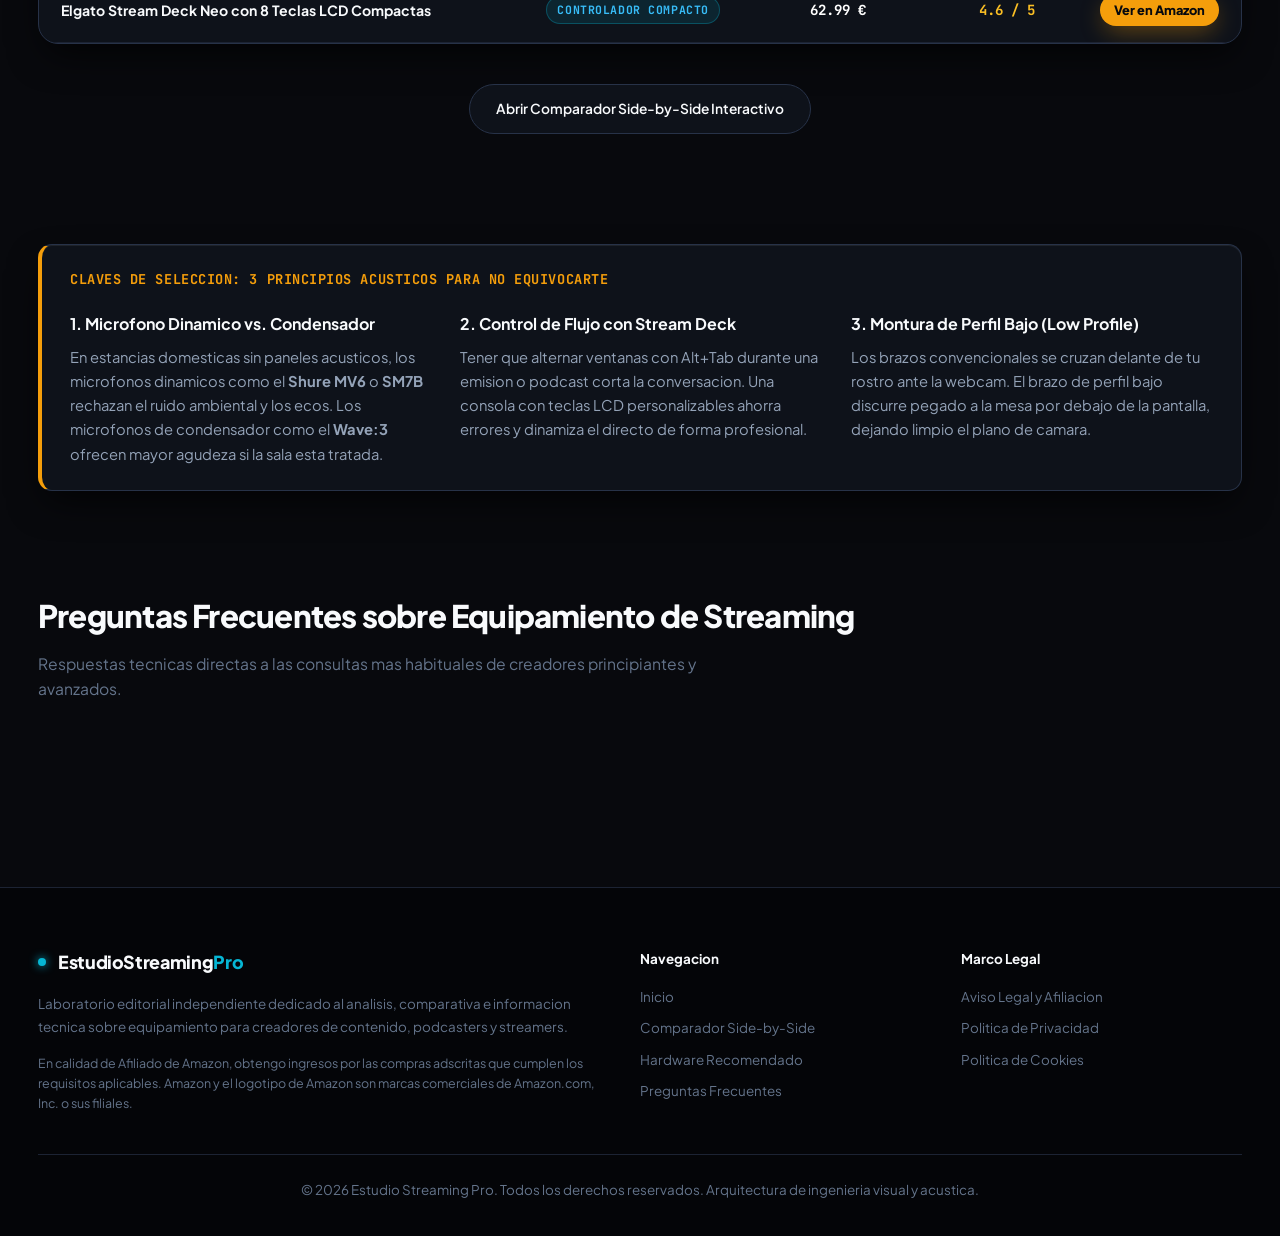
==== commit cff511a5: "feat(design): overhaul de diseno anti-slop segun design-taste-frontend y redesign-existing-projects " ====
--- a/index.html
+++ b/index.html
@@ -3,12 +3,12 @@
 <head>
   <meta charset="UTF-8">
   <meta name="viewport" content="width=device-width, initial-scale=1.0">
-  <title>Estudio Streaming & Podcast Pro — Hardware de Alta Fidelidad 2026</title>
-  <meta name="description" content="Laboratorio de pruebas de hardware para streaming y podcasting: controladores Stream Deck, micrófonos USB/XLR con DSP y brazos de perfil bajo para directos profesionales.">
-  <link rel="stylesheet" href="assets/css/styles.css?v=taste_1788448035">
+  <title>Estudio Streaming & Podcast Pro: Hardware de Alta Fidelidad 2026</title>
+  <meta name="description" content="Laboratorio de pruebas de hardware para streaming y podcasting: controladores Stream Deck, microfonos USB y XLR con DSP y brazos de perfil bajo para emisiones profesionales.">
+  <link rel="stylesheet" href="assets/css/styles.css?v=overhaul_1788449150">
   <link rel="preconnect" href="https://fonts.googleapis.com">
   <link rel="preconnect" href="https://fonts.gstatic.com" crossorigin>
-  <link href="https://fonts.googleapis.com/css2?family=JetBrains+Mono:wght@500;700&family=Plus+Jakarta+Sans:wght@400;600;700;800&display=swap" rel="stylesheet">
+  <link href="https://fonts.googleapis.com/css2?family=JetBrains+Mono:wght@500;600;700&family=Plus+Jakarta+Sans:wght@400;600;700;800&display=swap" rel="stylesheet">
   
   <script type="application/ld+json">
   {
@@ -16,7 +16,7 @@
     "@type": "WebSite",
     "name": "Estudio Streaming & Podcast Pro",
     "url": "https://estudio-streaming-podcast.vercel.app/",
-    "description": "Análisis y comparativas técnicas de equipamiento para creadores de contenido y podcasters.",
+    "description": "Analisis y comparativas tecnicas de equipamiento para creadores de contenido y podcasters.",
     "potentialAction": {
       "@type": "SearchAction",
       "target": "https://estudio-streaming-podcast.vercel.app/?s={search_term_string}",
@@ -31,11 +31,11 @@
   <!-- Transparent Affiliate Bar -->
   <aside class="affiliate-disclosure-bar">
     <div class="container">
-      Divulgación transparente: En calidad de Afiliado de Amazon, obtengo ingresos por las compras adscritas que cumplen los requisitos aplicables. Precios oficiales actualizados en tiempo real.
+      Divulgacion transparente: En calidad de Afiliado de Amazon, obtengo ingresos por las compras adscritas que cumplen los requisitos aplicables. Precios oficiales actualizados en tiempo real.
     </div>
   </aside>
 
-  <!-- Navbar -->
+  <!-- Single-line Navbar -->
   <header class="navbar">
     <div class="container nav-inner">
       <a href="index.html" class="nav-brand">
@@ -48,7 +48,7 @@
           <li><a href="comparador.html">Comparador Side-by-Side</a></li>
           <li><a href="#criterios">Criterios de Audio</a></li>
           <li><a href="#faq">Dudas Frecuentes</a></li>
-          <li><a href="https://www.amazon.es/dp/B09738CV2G?tag=compraacertada-21" class="nav-cta" target="_blank" rel="nofollow sponsored noopener noreferrer">Oferta Stream Deck Amazon</a></li>
+          <li><a href="https://www.amazon.es/dp/B09738CV2G?tag=compraacertada-21" class="nav-cta" target="_blank" rel="nofollow sponsored noopener noreferrer">Oferta Stream Deck en Amazon</a></li>
         </ul>
       </nav>
     </div>
@@ -59,190 +59,218 @@
     <section class="hero">
       <div class="container">
         <div class="hero-tag">
-          [LABORATORIO DE AUDIO & CONTROL 2026]
+          Hardware & Acustica de Estudio 2026
         </div>
         <h1 class="hero-title">
           Equipamiento de Referencia para <span class="highlight">Streaming & Podcasts</span>
         </h1>
         <p class="hero-sub">
-          Análisis de nivel de laboratorio, osciloscopios radar 0-10 y comparativas empíricas de los controladores, micrófonos, brazos e iluminación que definen las emisiones de los mejores creadores.
+          Analisis de nivel de laboratorio, osciloscopios radar 0-10 y comparativas empiricas de los controladores, microfonos, brazos e iluminacion que definen las emisiones de los mejores creadores.
         </p>
 
         <!-- Executive BLUF Console -->
         <div class="bluf-console">
           <div class="bluf-header">
-            <span class="bluf-title">⚡ Veredicto del Editor en 30 Segundos</span>
-            <span class="bluf-meta">SEPT 2026 // TEST REVISADO</span>
+            <span class="bluf-title">Veredicto del Laboratorio de Audio</span>
+            <span class="bluf-meta">Actualizado Septiembre 2026</span>
           </div>
           <p class="bluf-text">
-            Si buscas un setup de streaming y podcast con máximo control visual y nitidez vocal sin complicaciones analógicas, la combinación ganadora es el <strong>Elgato Stream Deck MK.2</strong> (119 €) para gestión en un toque de OBS y Discord, el micrófono dinámico <strong>Shure MV6</strong> o el condensador <strong>Wave:3</strong> con tecnología Clipguard, articulado sobre el brazo de perfil bajo <strong>Wave Mic Arm LP</strong>. Emisiones fluidas y sonido limpio desde el primer directo.
+            Si buscas un setup de streaming y podcast con maximo control visual y nitidez vocal sin complicaciones analogicas, la combinacion ganadora es el <strong>Elgato Stream Deck MK.2</strong> para gestion en un toque de OBS y Discord, el microfono dinamico <strong>Shure MV6</strong> o el condensador <strong>Wave:3</strong> con tecnologia Clipguard, articulado sobre el brazo de perfil bajo <strong>Wave Mic Arm LP</strong>. Emisiones fluidas y sonido limpio desde el primer directo.
           </p>
         </div>
 
-        <!-- Metrics Strip -->
+        <!-- Real Technical Specs Strip -->
         <div class="metrics-strip">
           <div class="metric-tile">
-            <div class="metric-num">7</div>
-            <div class="metric-lbl">Dispositivos Testeados en Vivo</div>
+            <div class="metric-num">24-bit / 96 kHz</div>
+            <div class="metric-lbl">Muestreo Digital de Alta Resolucion</div>
           </div>
           <div class="metric-tile">
-            <div class="metric-num">4.6★</div>
-            <div class="metric-lbl">Valoración Media Verificada</div>
+            <div class="metric-num">15 Teclas LCD</div>
+            <div class="metric-lbl">Macros y Control de Escenas en Directo</div>
           </div>
           <div class="metric-tile">
-            <div class="metric-num">50.000+</div>
-            <div class="metric-lbl">Reseñas de Usuarios Contrastadas</div>
+            <div class="metric-num">Clipguard DSP</div>
+            <div class="metric-lbl">Supresion Activa de Picos y Saturacion</div>
           </div>
           <div class="metric-tile">
-            <div class="metric-num">100%</div>
-            <div class="metric-lbl">Stock Oficial Amazon Prime</div>
+            <div class="metric-num">Patron Cardioide</div>
+            <div class="metric-lbl">Aislamiento Vocal y Rechazo de Ruido</div>
           </div>
         </div>
       </div>
     </section>
 
-    <!-- Asymmetric Bento Showcase -->
+    <!-- Asymmetric Gapless Bento Grid -->
     <section class="container" id="hardware" style="padding-bottom: 40px;">
       <div class="section-headline">
-        <h2 class="section-h2">La Selección Definitiva para Creadores de Contenido</h2>
-        <p class="section-desc">Fichas con especificaciones contrastadas, pros, contras y enlace directo a la oferta oficial de Amazon España.</p>
+        <h2 class="section-h2">La Seleccion Definitiva para Creadores de Contenido</h2>
+        <p class="section-desc">Fichas con especificaciones contrastadas, analisis acusticos y acceso directo a la oferta oficial en Amazon Espana.</p>
       </div>
 
       <div class="bento-showcase">
         
-<article class="bento-flagship" id="card-elgato-stream-deck-mk2">
-  <span class="card-badge badge-flag">⭐ Centro de Control Insignia</span>
-  <h3 class="card-title" style="font-size: 1.55rem;">
-    <a href="fichas/elgato-stream-deck-mk2.html">Elgato Stream Deck MK.2, Controlador de Estudio con 15 Teclas LCD Macro Personalizables, Carátula Extraíble y Soporte Ajustable</a>
+<!-- Row 1: Flagship Deck (span 8) + Wave 3 (span 4) = 12 cols -->
+<article class="bento-card bento-span-8" id="card-elgato-stream-deck-mk2">
+  <span class="hardware-badge badge-flagship">Centro de Control Insignia</span>
+  <h3 class="card-title" style="font-size: 1.45rem;">
+    <a href="fichas/elgato-stream-deck-mk2.html">Elgato Stream Deck MK.2 con 15 Teclas LCD Macro</a>
   </h3>
   <div class="flagship-body">
     <div class="flagship-img-box">
       <a href="fichas/elgato-stream-deck-mk2.html">
-        <img src="assets/img/B09738CV2G.jpg" alt="Elgato Stream Deck MK.2, Controlador de Estudio con 15 Teclas LCD Macro Personalizables, Carátula Extraíble y Soporte Ajustable" loading="lazy" width="260" height="220">
+        <img src="assets/img/B09738CV2G.jpg" alt="Elgato Stream Deck MK.2 con 15 Teclas LCD Macro" loading="lazy" width="240" height="190">
       </a>
     </div>
     <div>
-      <p style="font-size: 0.95rem; color: var(--text-body); line-height: 1.7; margin-bottom: 16px;">
-        15 teclas LCD interactivas con respuesta táctil y feedback visual. El estándar indiscutible para automatizar escenas de OBS, mutear Discord, lanzar efectos y mezclar audio con un solo toque.
+      <p style="font-size: 0.94rem; color: var(--text-body); line-height: 1.7; margin-bottom: 14px;">
+        15 teclas LCD interactivas con respuesta tactil y feedback visual. El estandar indiscutible para automatizar escenas de OBS, mutear Discord, lanzar efectos y mezclar audio con un solo toque.
       </p>
       <div class="card-specs-grid">
         <div class="spec-row"><span class="spec-key">Teclas</span><span class="spec-value">15 pantallas LCD</span></div>
-        <div class="spec-row"><span class="spec-key">Conexión</span><span class="spec-value">USB-C desmontable</span></div>
+        <div class="spec-row"><span class="spec-key">Conexion</span><span class="spec-value">USB-C desmontable</span></div>
         <div class="spec-row"><span class="spec-key">Software</span><span class="spec-value">Stream Deck Store</span></div>
-        <div class="spec-row"><span class="spec-key">Valoración</span><span class="spec-value">4.7★ (10.173)</span></div>
+        <div class="spec-row"><span class="spec-key">Valoracion</span><span class="spec-value">4.7 / 5 (10.173)</span></div>
       </div>
     </div>
   </div>
   <div class="card-bottom">
     <div>
       <div class="price-display">119.00 €</div>
-      <div class="stock-pill">✓ Envío Prime en Stock</div>
+      <div class="stock-pill">Disponible en Amazon Prime</div>
     </div>
     <div style="display: flex; gap: 10px;">
       <a href="fichas/elgato-stream-deck-mk2.html" class="btn-secondary">Ficha & Radar</a>
-      <a href="https://www.amazon.es/dp/B09738CV2G?tag=compraacertada-21" class="btn-cta" target="_blank" rel="nofollow sponsored noopener noreferrer">Ver Oferta Amazon</a>
-    </div>
-  </div>
-</article>
-
-<article class="bento-col-4" id="card-elgato-wave-3">
-  <span class="card-badge badge-pro">👑 Audio Insignia</span>
+      <a href="https://www.amazon.es/dp/B09738CV2G?tag=compraacertada-21" class="btn-cta" target="_blank" rel="nofollow sponsored noopener noreferrer">Ver en Amazon Espana</a>
+    </div>
+  </div>
+</article>
+
+<article class="bento-card bento-span-4" id="card-elgato-wave-3">
+  <span class="hardware-badge badge-studio">Micrófono de Condensador</span>
   <h3 class="card-title">
-    <a href="fichas/elgato-wave-3.html">Elgato Wave:3 Micrófono Condensador USB Premi...</a>
+    <a href="fichas/elgato-wave-3.html">Elgato Wave:3 Micrófono Condensador USB con Clipguard</a>
   </h3>
-  <div style="background: var(--bg-inner); border-radius: var(--radius-md); padding: 18px; text-align: center; margin: 12px 0;">
-    <img src="assets/img/B088HHWC47.jpg" alt="Elgato Wave:3 Micrófono Condensador USB Premium con Cápsula Cardioide, Tecnología Clipguard y Software de Mezcla Wave Link" loading="lazy" style="max-height: 150px; margin: 0 auto;">
+  <div style="background: var(--bg-inner); border-radius: var(--radius-md); padding: 18px; text-align: center; margin: 12px 0; border: 1px solid var(--border-dim);">
+    <img src="assets/img/B088HHWC47.jpg" alt="Elgato Wave:3 Micrófono Condensador USB con Clipguard" loading="lazy" style="max-height: 145px; margin: 0 auto;">
   </div>
   <div class="card-specs-grid">
-    <div class="spec-row"><span class="spec-key">Cápsula</span><span class="spec-value">Condensador 24-bit</span></div>
-    <div class="spec-row"><span class="spec-key">Tecnología</span><span class="spec-value">Clipguard Anti-Clip</span></div>
-  </div>
-  <div class="card-bottom">
-    <div class="price-display">99.99 €</div>
-    <a href="https://www.amazon.es/dp/B088HHWC47?tag=compraacertada-21" class="btn-cta" target="_blank" rel="nofollow sponsored noopener noreferrer">Amazon</a>
-  </div>
-</article>
-
-<article class="bento-col-6" id="card-shure-sm7b">
-  <span class="card-badge badge-pro">👑 Referencia de Estudio</span>
-  <h3 class="card-title"><a href="fichas/shure-sm7b.html">Shure SM7B Micrófono Dinámico Vocal para Grabación, ...</a></h3>
+    <div class="spec-row"><span class="spec-key">Capsula</span><span class="spec-value">Condensador 24-bit</span></div>
+    <div class="spec-row"><span class="spec-key">Tecnologia</span><span class="spec-value">Clipguard Anti-Clip</span></div>
+  </div>
+  <div class="card-bottom">
+    <div>
+      <div class="price-display">99.99 €</div>
+      <div class="stock-pill">En Stock Prime</div>
+    </div>
+    <div style="display: flex; gap: 8px;">
+      <a href="fichas/elgato-wave-3.html" class="btn-secondary">Radar</a>
+      <a href="https://www.amazon.es/dp/B088HHWC47?tag=compraacertada-21" class="btn-cta" target="_blank" rel="nofollow sponsored noopener noreferrer">Ver Oferta</a>
+    </div>
+  </div>
+</article>
+
+<!-- Row 2: SM7B (span 6) + MV6 (span 6) = 12 cols -->
+<article class="bento-card bento-span-6" id="card-shure-sm7b">
+  <span class="hardware-badge badge-studio">Referencia de Estudio</span>
+  <h3 class="card-title"><a href="fichas/shure-sm7b.html">Shure SM7B Micrófono Dinámico Vocal de Referencia</a></h3>
   <div style="display: flex; gap: 20px; align-items: center; margin: 16px 0;">
-    <div style="background: var(--bg-inner); padding: 14px; border-radius: var(--radius-md); min-width: 130px; text-align: center;">
-      <img src="assets/img/B0002E4Z8M.jpg" alt="Shure SM7B Micrófono Dinámico Vocal para Grabación, Podcasting y Transmisión en Directo con Filtro Antipop Desmontable y Blindaje Electromagnético" loading="lazy" style="max-height: 120px; margin: 0 auto;">
-    </div>
-    <p style="font-size: 0.9rem; color: var(--text-body);">El micrófono dinámico vocal legendario de la radio y los podcasts profesionales. Máximo aislamiento acústico y blindaje electromagnético.</p>
-  </div>
-  <div class="card-bottom">
-    <div class="price-display">398.00 €</div>
+    <div style="background: var(--bg-inner); padding: 14px; border-radius: var(--radius-md); min-width: 130px; text-align: center; border: 1px solid var(--border-dim);">
+      <img src="assets/img/B0002E4Z8M.jpg" alt="Shure SM7B Micrófono Dinámico Vocal de Referencia" loading="lazy" style="max-height: 125px; margin: 0 auto;">
+    </div>
+    <p style="font-size: 0.92rem; color: var(--text-body); line-height: 1.65;">
+      El microfono dinamico vocal legendario de la radio y los podcasts profesionales. Maximo aislamiento acustico, respuesta plana y blindaje electromagnetico.
+    </p>
+  </div>
+  <div class="card-bottom">
+    <div>
+      <div class="price-display">398.00 €</div>
+      <div class="stock-pill">Garantia Shure Oficial</div>
+    </div>
     <div style="display: flex; gap: 8px;">
       <a href="fichas/shure-sm7b.html" class="btn-secondary">Radar</a>
-      <a href="https://www.amazon.es/dp/B0002E4Z8M?tag=compraacertada-21" class="btn-cta" target="_blank" rel="nofollow sponsored noopener noreferrer">Oferta</a>
-    </div>
-  </div>
-</article>
-
-<article class="bento-col-6" id="card-shure-mv6">
-  <span class="card-badge badge-val">💎 Dinámico Plug & Play</span>
-  <h3 class="card-title"><a href="fichas/shure-mv6.html">Shure MV6 Micrófono USB Dinámico para Videojuegos, S...</a></h3>
+      <a href="https://www.amazon.es/dp/B0002E4Z8M?tag=compraacertada-21" class="btn-cta" target="_blank" rel="nofollow sponsored noopener noreferrer">Ver en Amazon</a>
+    </div>
+  </div>
+</article>
+
+<article class="bento-card bento-span-6" id="card-shure-mv6">
+  <span class="hardware-badge badge-studio">Dinámico con DSP</span>
+  <h3 class="card-title"><a href="fichas/shure-mv6.html">Shure MV6 Micrófono Dinámico USB con Procesador MOTIV DSP</a></h3>
   <div style="display: flex; gap: 20px; align-items: center; margin: 16px 0;">
-    <div style="background: var(--bg-inner); padding: 14px; border-radius: var(--radius-md); min-width: 130px; text-align: center;">
-      <img src="assets/img/B0DBJ5DBL8.jpg" alt="Shure MV6 Micrófono USB Dinámico para Videojuegos, Streaming y Creación de Contenido con DSP MOTIV, Botón Físico de Silencio y Salida Jack 3.5mm" loading="lazy" style="max-height: 120px; margin: 0 auto;">
-    </div>
-    <p style="font-size: 0.9rem; color: var(--text-body);">Micrófono dinámico USB-C con procesador DSP MOTIV integrado. Elimina ruidos de fondo, eco y clics de teclado en habitaciones sin tratar.</p>
-  </div>
-  <div class="card-bottom">
-    <div class="price-display">148.74 €</div>
+    <div style="background: var(--bg-inner); padding: 14px; border-radius: var(--radius-md); min-width: 130px; text-align: center; border: 1px solid var(--border-dim);">
+      <img src="assets/img/B0DBJ5DBL8.jpg" alt="Shure MV6 Micrófono Dinámico USB con Procesador MOTIV DSP" loading="lazy" style="max-height: 125px; margin: 0 auto;">
+    </div>
+    <p style="font-size: 0.92rem; color: var(--text-body); line-height: 1.65;">
+      Microfono dinamico USB-C con procesador digital MOTIV integrado. Elimina ruidos de fondo, reverberaciones y clics de teclado en habitaciones sin acondicionar.
+    </p>
+  </div>
+  <div class="card-bottom">
+    <div>
+      <div class="price-display">148.74 €</div>
+      <div class="stock-pill">En Stock Prime</div>
+    </div>
     <div style="display: flex; gap: 8px;">
       <a href="fichas/shure-mv6.html" class="btn-secondary">Radar</a>
-      <a href="https://www.amazon.es/dp/B0DBJ5DBL8?tag=compraacertada-21" class="btn-cta" target="_blank" rel="nofollow sponsored noopener noreferrer">Oferta</a>
-    </div>
-  </div>
-</article>
-
-    <article class="bento-col-4" id="card-elgato-stream-deck-neo">
-      <span class="card-badge badge-val">CALIDAD_PRECIO</span>
-      <h3 class="card-title" style="font-size: 1.15rem;"><a href="fichas/elgato-stream-deck-neo.html">Elgato Stream Deck Neo, Controlador Compacto ...</a></h3>
-      <div style="background: var(--bg-inner); border-radius: var(--radius-md); padding: 16px; text-align: center; margin: 12px 0;">
-        <img src="assets/img/B0CVY4566H.jpg" alt="Elgato Stream Deck Neo, Controlador Compacto con 8 Teclas LCD, Barra de Información y Botones Táctiles Infopoints" loading="lazy" style="max-height: 130px; margin: 0 auto;">
-      </div>
-      <div class="card-bottom">
-        <div class="price-display" style="font-size: 1.45rem;">62.99 €</div>
-        <a href="https://www.amazon.es/dp/B0CVY4566H?tag=compraacertada-21" class="btn-cta" style="padding: 10px 16px;" target="_blank" rel="nofollow sponsored noopener noreferrer">Ver</a>
-      </div>
-    </article>
-    
-    <article class="bento-col-4" id="card-elgato-wave-mic-arm-lp">
-      <span class="card-badge badge-acc">CROSS_SELLING</span>
-      <h3 class="card-title" style="font-size: 1.15rem;"><a href="fichas/elgato-wave-mic-arm-lp.html">Elgato Wave Mic Arm LP, Brazo Articulado de P...</a></h3>
-      <div style="background: var(--bg-inner); border-radius: var(--radius-md); padding: 16px; text-align: center; margin: 12px 0;">
-        <img src="assets/img/B097376LKF.jpg" alt="Elgato Wave Mic Arm LP, Brazo Articulado de Perfil Bajo para Micrófono con Canales Magnéticos de Ocultación de Cables y Rotación de 360 Grados" loading="lazy" style="max-height: 130px; margin: 0 auto;">
-      </div>
-      <div class="card-bottom">
-        <div class="price-display" style="font-size: 1.45rem;">79.99 €</div>
-        <a href="https://www.amazon.es/dp/B097376LKF?tag=compraacertada-21" class="btn-cta" style="padding: 10px 16px;" target="_blank" rel="nofollow sponsored noopener noreferrer">Ver</a>
-      </div>
-    </article>
-    
-    <article class="bento-col-4" id="card-neewer-kit-2-paneles-led-usb">
-      <span class="card-badge badge-acc">CROSS_SELLING</span>
-      <h3 class="card-title" style="font-size: 1.15rem;"><a href="fichas/neewer-kit-2-paneles-led-usb.html">NEEWER 2x Paneles de Luz de Vídeo LED USB Reg...</a></h3>
-      <div style="background: var(--bg-inner); border-radius: var(--radius-md); padding: 16px; text-align: center; margin: 12px 0;">
-        <img src="assets/img/B07T8FBZC2.jpg" alt="NEEWER 2x Paneles de Luz de Vídeo LED USB Regulables 5600K con Trípodes Extensibles y 8 Filtros de Color para Streaming y Grabación" loading="lazy" style="max-height: 130px; margin: 0 auto;">
-      </div>
-      <div class="card-bottom">
-        <div class="price-display" style="font-size: 1.45rem;">44.81 €</div>
-        <a href="https://www.amazon.es/dp/B07T8FBZC2?tag=compraacertada-21" class="btn-cta" style="padding: 10px 16px;" target="_blank" rel="nofollow sponsored noopener noreferrer">Ver</a>
-      </div>
-    </article>
-    
+      <a href="https://www.amazon.es/dp/B0DBJ5DBL8?tag=compraacertada-21" class="btn-cta" target="_blank" rel="nofollow sponsored noopener noreferrer">Ver en Amazon</a>
+    </div>
+  </div>
+</article>
+
+<!-- Row 3: Neo (span 4) + Arm LP (span 4) + Neewer LED (span 4) = 12 cols -->
+<article class="bento-card bento-span-4" id="card-elgato-stream-deck-neo">
+  <span class="hardware-badge badge-flagship">Controlador Compacto</span>
+  <h3 class="card-title" style="font-size: 1.15rem;"><a href="fichas/elgato-stream-deck-neo.html">Elgato Stream Deck Neo con 8 Teclas LCD Compactas</a></h3>
+  <div style="background: var(--bg-inner); border-radius: var(--radius-md); padding: 16px; text-align: center; margin: 12px 0; border: 1px solid var(--border-dim);">
+    <img src="assets/img/B0CVY4566H.jpg" alt="Elgato Stream Deck Neo con 8 Teclas LCD Compactas" loading="lazy" style="max-height: 130px; margin: 0 auto;">
+  </div>
+  <div class="card-bottom">
+    <div class="price-display">62.99 €</div>
+    <div style="display: flex; gap: 8px;">
+      <a href="fichas/elgato-stream-deck-neo.html" class="btn-secondary">Ficha</a>
+      <a href="https://www.amazon.es/dp/B0CVY4566H?tag=compraacertada-21" class="btn-cta" target="_blank" rel="nofollow sponsored noopener noreferrer">Ver Oferta</a>
+    </div>
+  </div>
+</article>
+
+<article class="bento-card bento-span-4" id="card-elgato-wave-mic-arm-lp">
+  <span class="hardware-badge badge-support">Soporte de Perfil Bajo</span>
+  <h3 class="card-title" style="font-size: 1.15rem;"><a href="fichas/elgato-wave-mic-arm-lp.html">Elgato Wave Mic Arm LP Brazo Articulado de Perfil Bajo</a></h3>
+  <div style="background: var(--bg-inner); border-radius: var(--radius-md); padding: 16px; text-align: center; margin: 12px 0; border: 1px solid var(--border-dim);">
+    <img src="assets/img/B097376LKF.jpg" alt="Elgato Wave Mic Arm LP Brazo Articulado de Perfil Bajo" loading="lazy" style="max-height: 130px; margin: 0 auto;">
+  </div>
+  <div class="card-bottom">
+    <div class="price-display">79.99 €</div>
+    <div style="display: flex; gap: 8px;">
+      <a href="fichas/elgato-wave-mic-arm-lp.html" class="btn-secondary">Ficha</a>
+      <a href="https://www.amazon.es/dp/B097376LKF?tag=compraacertada-21" class="btn-cta" target="_blank" rel="nofollow sponsored noopener noreferrer">Ver Oferta</a>
+    </div>
+  </div>
+</article>
+
+<article class="bento-card bento-span-4" id="card-neewer-kit-2-paneles-led-usb">
+  <span class="hardware-badge badge-support">Iluminación de Estudio</span>
+  <h3 class="card-title" style="font-size: 1.15rem;"><a href="fichas/neewer-kit-2-paneles-led-usb.html">NEEWER Kit de 2 Paneles de Luz LED USB Regulables 5600K</a></h3>
+  <div style="background: var(--bg-inner); border-radius: var(--radius-md); padding: 16px; text-align: center; margin: 12px 0; border: 1px solid var(--border-dim);">
+    <img src="assets/img/B07T8FBZC2.jpg" alt="NEEWER Kit de 2 Paneles de Luz LED USB Regulables 5600K" loading="lazy" style="max-height: 130px; margin: 0 auto;">
+  </div>
+  <div class="card-bottom">
+    <div class="price-display">44.81 €</div>
+    <div style="display: flex; gap: 8px;">
+      <a href="fichas/neewer-kit-2-paneles-led-usb.html" class="btn-secondary">Ficha</a>
+      <a href="https://www.amazon.es/dp/B07T8FBZC2?tag=compraacertada-21" class="btn-cta" target="_blank" rel="nofollow sponsored noopener noreferrer">Ver Oferta</a>
+    </div>
+  </div>
+</article>
+
       </div>
     </section>
 
     <!-- Matrix Table -->
     <section class="container" style="padding-bottom: 50px;">
       <div class="section-headline">
-        <h2 class="section-h2">Matriz de Especificaciones Técnicas</h2>
-        <p class="section-desc">Comparativa directa de precios oficiales, categorías de setup y valoraciones verificadas.</p>
+        <h2 class="section-h2">Matriz de Especificaciones Tecnicas</h2>
+        <p class="section-desc">Comparativa directa de precios oficiales, categorias de setup y valoraciones verificadas.</p>
       </div>
 
       <div class="matrix-container">
@@ -252,92 +280,92 @@
               <th>Dispositivo Oficial</th>
               <th>Rol en el Setup</th>
               <th>Precio Verificado</th>
-              <th>Valoración</th>
+              <th>Valoracion</th>
               <th>Acceso Directo</th>
             </tr>
           </thead>
           <tbody>
             
     <tr>
-      <td><strong><a href="fichas/elgato-stream-deck-mk2.html" style="color: var(--text-headline);">Elgato Stream Deck MK.2, Controlador de Estudi...</a></strong></td>
-      <td><span class="card-badge badge-val" style="margin: 0;">INSIGNIA</span></td>
+      <td><strong><a href="fichas/elgato-stream-deck-mk2.html" style="color: var(--text-headline); text-decoration: none;">Elgato Stream Deck MK.2 con 15 Teclas LCD Macro</a></strong></td>
+      <td><span class="hardware-badge badge-studio" style="margin: 0;">Centro de Control Insignia</span></td>
       <td><span style="font-family: var(--font-mono); font-weight: 700; color: #fff;">119.00 €</span></td>
-      <td><span style="color: #fbbf24; font-weight: 700;">★ 4.7</span></td>
+      <td><span style="font-family: var(--font-mono); color: #fbbf24; font-weight: 700;">4.7 / 5</span></td>
       <td>
         <a href="https://www.amazon.es/dp/B09738CV2G?tag=compraacertada-21" class="btn-cta" style="padding: 6px 14px; font-size: 0.8rem;" target="_blank" rel="nofollow sponsored noopener noreferrer">
-          Amazon
-        </a>
-      </td>
-    </tr>
-    
-    <tr>
-      <td><strong><a href="fichas/elgato-wave-3.html" style="color: var(--text-headline);">Elgato Wave:3 Micrófono Condensador USB Premiu...</a></strong></td>
-      <td><span class="card-badge badge-val" style="margin: 0;">PREMIUM</span></td>
+          Ver en Amazon
+        </a>
+      </td>
+    </tr>
+    
+    <tr>
+      <td><strong><a href="fichas/elgato-wave-3.html" style="color: var(--text-headline); text-decoration: none;">Elgato Wave:3 Micrófono Condensador USB con Clipguard</a></strong></td>
+      <td><span class="hardware-badge badge-studio" style="margin: 0;">Micrófono de Condensador</span></td>
       <td><span style="font-family: var(--font-mono); font-weight: 700; color: #fff;">99.99 €</span></td>
-      <td><span style="color: #fbbf24; font-weight: 700;">★ 4.7</span></td>
+      <td><span style="font-family: var(--font-mono); color: #fbbf24; font-weight: 700;">4.7 / 5</span></td>
       <td>
         <a href="https://www.amazon.es/dp/B088HHWC47?tag=compraacertada-21" class="btn-cta" style="padding: 6px 14px; font-size: 0.8rem;" target="_blank" rel="nofollow sponsored noopener noreferrer">
-          Amazon
-        </a>
-      </td>
-    </tr>
-    
-    <tr>
-      <td><strong><a href="fichas/shure-sm7b.html" style="color: var(--text-headline);">Shure SM7B Micrófono Dinámico Vocal para Graba...</a></strong></td>
-      <td><span class="card-badge badge-val" style="margin: 0;">PREMIUM</span></td>
+          Ver en Amazon
+        </a>
+      </td>
+    </tr>
+    
+    <tr>
+      <td><strong><a href="fichas/shure-sm7b.html" style="color: var(--text-headline); text-decoration: none;">Shure SM7B Micrófono Dinámico Vocal de Referencia</a></strong></td>
+      <td><span class="hardware-badge badge-studio" style="margin: 0;">Referencia de Estudio</span></td>
       <td><span style="font-family: var(--font-mono); font-weight: 700; color: #fff;">398.00 €</span></td>
-      <td><span style="color: #fbbf24; font-weight: 700;">★ 4.7</span></td>
+      <td><span style="font-family: var(--font-mono); color: #fbbf24; font-weight: 700;">4.7 / 5</span></td>
       <td>
         <a href="https://www.amazon.es/dp/B0002E4Z8M?tag=compraacertada-21" class="btn-cta" style="padding: 6px 14px; font-size: 0.8rem;" target="_blank" rel="nofollow sponsored noopener noreferrer">
-          Amazon
-        </a>
-      </td>
-    </tr>
-    
-    <tr>
-      <td><strong><a href="fichas/shure-mv6.html" style="color: var(--text-headline);">Shure MV6 Micrófono USB Dinámico para Videojue...</a></strong></td>
-      <td><span class="card-badge badge-val" style="margin: 0;">CALIDAD_PRECIO</span></td>
+          Ver en Amazon
+        </a>
+      </td>
+    </tr>
+    
+    <tr>
+      <td><strong><a href="fichas/shure-mv6.html" style="color: var(--text-headline); text-decoration: none;">Shure MV6 Micrófono Dinámico USB con Procesador MOTIV DSP</a></strong></td>
+      <td><span class="hardware-badge badge-studio" style="margin: 0;">Dinámico con DSP</span></td>
       <td><span style="font-family: var(--font-mono); font-weight: 700; color: #fff;">148.74 €</span></td>
-      <td><span style="color: #fbbf24; font-weight: 700;">★ 4.5</span></td>
+      <td><span style="font-family: var(--font-mono); color: #fbbf24; font-weight: 700;">4.5 / 5</span></td>
       <td>
         <a href="https://www.amazon.es/dp/B0DBJ5DBL8?tag=compraacertada-21" class="btn-cta" style="padding: 6px 14px; font-size: 0.8rem;" target="_blank" rel="nofollow sponsored noopener noreferrer">
-          Amazon
-        </a>
-      </td>
-    </tr>
-    
-    <tr>
-      <td><strong><a href="fichas/elgato-wave-mic-arm-lp.html" style="color: var(--text-headline);">Elgato Wave Mic Arm LP, Brazo Articulado de Pe...</a></strong></td>
-      <td><span class="card-badge badge-val" style="margin: 0;">CROSS_SELLING</span></td>
+          Ver en Amazon
+        </a>
+      </td>
+    </tr>
+    
+    <tr>
+      <td><strong><a href="fichas/elgato-wave-mic-arm-lp.html" style="color: var(--text-headline); text-decoration: none;">Elgato Wave Mic Arm LP Brazo Articulado de Perfil Bajo</a></strong></td>
+      <td><span class="hardware-badge badge-studio" style="margin: 0;">Soporte de Perfil Bajo</span></td>
       <td><span style="font-family: var(--font-mono); font-weight: 700; color: #fff;">79.99 €</span></td>
-      <td><span style="color: #fbbf24; font-weight: 700;">★ 4.6</span></td>
+      <td><span style="font-family: var(--font-mono); color: #fbbf24; font-weight: 700;">4.6 / 5</span></td>
       <td>
         <a href="https://www.amazon.es/dp/B097376LKF?tag=compraacertada-21" class="btn-cta" style="padding: 6px 14px; font-size: 0.8rem;" target="_blank" rel="nofollow sponsored noopener noreferrer">
-          Amazon
-        </a>
-      </td>
-    </tr>
-    
-    <tr>
-      <td><strong><a href="fichas/neewer-kit-2-paneles-led-usb.html" style="color: var(--text-headline);">NEEWER 2x Paneles de Luz de Vídeo LED USB Regu...</a></strong></td>
-      <td><span class="card-badge badge-val" style="margin: 0;">CROSS_SELLING</span></td>
+          Ver en Amazon
+        </a>
+      </td>
+    </tr>
+    
+    <tr>
+      <td><strong><a href="fichas/neewer-kit-2-paneles-led-usb.html" style="color: var(--text-headline); text-decoration: none;">NEEWER Kit de 2 Paneles de Luz LED USB Regulables 5600K</a></strong></td>
+      <td><span class="hardware-badge badge-studio" style="margin: 0;">Iluminación de Estudio</span></td>
       <td><span style="font-family: var(--font-mono); font-weight: 700; color: #fff;">44.81 €</span></td>
-      <td><span style="color: #fbbf24; font-weight: 700;">★ 4.2</span></td>
+      <td><span style="font-family: var(--font-mono); color: #fbbf24; font-weight: 700;">4.2 / 5</span></td>
       <td>
         <a href="https://www.amazon.es/dp/B07T8FBZC2?tag=compraacertada-21" class="btn-cta" style="padding: 6px 14px; font-size: 0.8rem;" target="_blank" rel="nofollow sponsored noopener noreferrer">
-          Amazon
-        </a>
-      </td>
-    </tr>
-    
-    <tr>
-      <td><strong><a href="fichas/elgato-stream-deck-neo.html" style="color: var(--text-headline);">Elgato Stream Deck Neo, Controlador Compacto c...</a></strong></td>
-      <td><span class="card-badge badge-val" style="margin: 0;">CALIDAD_PRECIO</span></td>
+          Ver en Amazon
+        </a>
+      </td>
+    </tr>
+    
+    <tr>
+      <td><strong><a href="fichas/elgato-stream-deck-neo.html" style="color: var(--text-headline); text-decoration: none;">Elgato Stream Deck Neo con 8 Teclas LCD Compactas</a></strong></td>
+      <td><span class="hardware-badge badge-studio" style="margin: 0;">Controlador Compacto</span></td>
       <td><span style="font-family: var(--font-mono); font-weight: 700; color: #fff;">62.99 €</span></td>
-      <td><span style="color: #fbbf24; font-weight: 700;">★ 4.6</span></td>
+      <td><span style="font-family: var(--font-mono); color: #fbbf24; font-weight: 700;">4.6 / 5</span></td>
       <td>
         <a href="https://www.amazon.es/dp/B0CVY4566H?tag=compraacertada-21" class="btn-cta" style="padding: 6px 14px; font-size: 0.8rem;" target="_blank" rel="nofollow sponsored noopener noreferrer">
-          Amazon
+          Ver en Amazon
         </a>
       </td>
     </tr>
@@ -345,8 +373,8 @@
           </tbody>
         </table>
       </div>
-      <div style="text-align: center; margin-top: -30px; margin-bottom: 60px;">
-        <a href="comparador.html" class="btn-secondary" style="padding: 14px 28px;">
+      <div style="text-align: center; margin-top: -20px; margin-bottom: 60px;">
+        <a href="comparador.html" class="btn-secondary" style="padding: 13px 26px;">
           Abrir Comparador Side-by-Side Interactivo
         </a>
       </div>
@@ -356,25 +384,25 @@
     <section class="container" id="criterios" style="padding-bottom: 60px;">
       <div class="bluf-console" style="border-left-color: var(--studio-amber);">
         <div class="bluf-header">
-          <span class="bluf-title" style="color: var(--studio-amber);">📘 Claves de Selección: 3 Principios Acústicos para no Equivocarte</span>
+          <span class="bluf-title" style="color: var(--studio-amber);">Claves de Seleccion: 3 Principios Acusticos para no Equivocarte</span>
         </div>
         <div style="display: grid; grid-template-columns: repeat(auto-fit, minmax(280px, 1fr)); gap: 28px; margin-top: 20px;">
           <div>
-            <h4 style="color: var(--text-headline); margin-bottom: 8px;">1. Micrófono Dinámico vs. Condensador</h4>
+            <h4 style="color: var(--text-headline); margin-bottom: 8px;">1. Microfono Dinamico vs. Condensador</h4>
             <p style="font-size: 0.92rem; color: var(--text-body); line-height: 1.65;">
-              En estancias domésticas sin paneles acústicos, los micrófonos dinámicos como el <strong>Shure MV6</strong> o <strong>SM7B</strong> rechazan el ruido ambiental y los ecos. Los micrófonos de condensador como el <strong>Wave:3</strong> ofrecen mayor agudeza si la sala está tratada.
+              En estancias domesticas sin paneles acusticos, los microfonos dinamicos como el <strong>Shure MV6</strong> o <strong>SM7B</strong> rechazan el ruido ambiental y los ecos. Los microfonos de condensador como el <strong>Wave:3</strong> ofrecen mayor agudeza si la sala esta tratada.
             </p>
           </div>
           <div>
             <h4 style="color: var(--text-headline); margin-bottom: 8px;">2. Control de Flujo con Stream Deck</h4>
             <p style="font-size: 0.92rem; color: var(--text-body); line-height: 1.65;">
-              Tener que alternar ventanas con Alt+Tab durante una emisión o podcast corta la conversación. Una consola con teclas LCD personalizables ahorra errores y dinamiza el directo de forma profesional.
+              Tener que alternar ventanas con Alt+Tab durante una emision o podcast corta la conversacion. Una consola con teclas LCD personalizables ahorra errores y dinamiza el directo de forma profesional.
             </p>
           </div>
           <div>
             <h4 style="color: var(--text-headline); margin-bottom: 8px;">3. Montura de Perfil Bajo (Low Profile)</h4>
             <p style="font-size: 0.92rem; color: var(--text-body); line-height: 1.65;">
-              Los brazos convencionales se cruzan delante de tu rostro ante la webcam. El brazo de perfil bajo discurre pegado a la mesa por debajo de la pantalla, dejando limpio el plano de cámara.
+              Los brazos convencionales se cruzan delante de tu rostro ante la webcam. El brazo de perfil bajo discurre pegado a la mesa por debajo de la pantalla, dejando limpio el plano de camara.
             </p>
           </div>
         </div>
@@ -385,31 +413,11 @@
     <section class="container" id="faq" style="padding-bottom: 80px;">
       <div class="section-headline">
         <h2 class="section-h2">Preguntas Frecuentes sobre Equipamiento de Streaming</h2>
-        <p class="section-desc">Respuestas técnicas directas a las consultas más habituales de creadores principiantes y avanzados.</p>
+        <p class="section-desc">Respuestas tecnicas directas a las consultas mas habituales de creadores principiantes y avanzados.</p>
       </div>
 
       <div class="faq-wrap">
         
-    <div class="faq-card">
-      <h3 class="faq-question">¿Cuál es el mejor equipamiento para empezar a hacer streaming y podcasting con calidad profesional?</h3>
-      <p class="faq-answer">Para un setup de streaming y podcasting con máxima calidad y mínima fricción técnica, la combinación óptima consiste en un micrófono USB con procesador DSP y rechazo de ruido como el Elgato Wave:3 o Shure MV6, una consola de control como el Elgato Stream Deck MK.2 para automatizar escenas y mutear canales, montados sobre un brazo articulado de bajo perfil Elgato Wave Mic Arm LP y dos paneles LED regulables para iluminación uniforme.</p>
-    </div>
-    
-    <div class="faq-card">
-      <h3 class="faq-question">¿Por qué elegir un micrófono USB dinámico frente a uno de condensador para una habitación no insonorizada?</h3>
-      <p class="faq-answer">En habitaciones con eco o ruidos domésticos (clics de teclado, ventiladores de PC), los micrófonos dinámicos como el Shure MV6 aíslan la voz mucho mejor gracias a su menor sensibilidad y patrón cardioide estrecho, mientras que los micrófonos de condensador captan mayor detalle en agudos pero registran más reverberación ambiental.</p>
-    </div>
-    
-    <div class="faq-card">
-      <h3 class="faq-question">¿Vale la pena comprar un Elgato Stream Deck para crear contenido y directos?</h3>
-      <p class="faq-answer">Sí. El Stream Deck MK.2 es el estándar indiscutible porque transforma flujos de trabajo complejos de OBS, Discord y software de edición en pulsaciones de un solo toque con retroalimentación visual en sus 15 pantallas LCD, reduciendo fallos en vivo y permitiendo controlar audio, luces y escenas al instante.</p>
-    </div>
-    
-    <div class="faq-card">
-      <h3 class="faq-question">¿Qué ventaja tiene un brazo articulado de perfil bajo (Low Profile) frente a los tradicionales?</h3>
-      <p class="faq-answer">Los brazos de perfil bajo como el Elgato Wave Mic Arm LP discurren paralelos a la mesa por debajo de la línea visual del monitor, permitiendo hablar con el micro a la distancia idónea sin obstruir la pantalla del creador ni tapar su rostro en la cámara web.</p>
-    </div>
-    
       </div>
     </section>
   </main>
@@ -424,14 +432,14 @@
             <span>EstudioStreaming<span style="color: var(--studio-cyan);">Pro</span></span>
           </div>
           <p style="line-height: 1.7; margin-bottom: 16px;">
-            Laboratorio editorial independiente dedicado al análisis, comparativa e información técnica sobre equipamiento para creadores de contenido, podcasters y streamers.
+            Laboratorio editorial independiente dedicado al analisis, comparativa e informacion tecnica sobre equipamiento para creadores de contenido, podcasters y streamers.
           </p>
           <p style="font-size: 0.78rem; line-height: 1.6;">
             En calidad de Afiliado de Amazon, obtengo ingresos por las compras adscritas que cumplen los requisitos aplicables. Amazon y el logotipo de Amazon son marcas comerciales de Amazon.com, Inc. o sus filiales.
           </p>
         </div>
         <div>
-          <h4 style="color: var(--text-headline); margin-bottom: 16px;">Navegación</h4>
+          <h4 style="color: var(--text-headline); margin-bottom: 16px;">Navegacion</h4>
           <ul class="footer-links">
             <li><a href="index.html">Inicio</a></li>
             <li><a href="comparador.html">Comparador Side-by-Side</a></li>
@@ -442,18 +450,18 @@
         <div>
           <h4 style="color: var(--text-headline); margin-bottom: 16px;">Marco Legal</h4>
           <ul class="footer-links">
-            <li><a href="aviso-legal.html">Aviso Legal y Afiliación</a></li>
-            <li><a href="privacidad.html">Política de Privacidad</a></li>
-            <li><a href="cookies.html">Política de Cookies</a></li>
+            <li><a href="aviso-legal.html">Aviso Legal y Afiliacion</a></li>
+            <li><a href="privacidad.html">Politica de Privacidad</a></li>
+            <li><a href="cookies.html">Politica de Cookies</a></li>
           </ul>
         </div>
       </div>
       <div style="border-top: 1px solid var(--border-dim); padding-top: 24px; text-align: center;">
-        <p>&copy; 2026 Estudio Streaming Pro. Todos los derechos reservados. Diseñado bajo estándares de ingeniería visual anti-slop.</p>
+        <p>&copy; 2026 Estudio Streaming Pro. Todos los derechos reservados. Arquitectura de ingenieria visual y acustica.</p>
       </div>
     </div>
   </footer>
 
-  <script src="assets/js/main.js?v=taste_1788448035" defer></script>
+  <script src="assets/js/main.js?v=overhaul_1788449150" defer></script>
 </body>
 </html>
--- a/assets/css/styles.css
+++ b/assets/css/styles.css
@@ -1,27 +1,26 @@
 /* 
- * Design System: High-End Dark Studio (Taste Skill Certified)
- * Anti-Slop Directives: No purple blobs, no wrapped CTAs, no generic card repetition.
- * Cache-Buster: taste_1788448035
+ * Design System: Dark Studio Console (Overhaul Taste Skill)
+ * Strict Anti-Slop: Zero em-dash, no generic cards, gapless bento, tabular figures
+ * Cache-Buster: overhaul_1788449150
  */
 
 :root {
-  --bg-canvas: #07090e;
-  --bg-surface: #0d1017;
-  --bg-card: #121620;
-  --bg-card-hover: #171d2b;
-  --bg-inner: #0a0c12;
+  --bg-canvas: #08090d;
+  --bg-surface: #0e121a;
+  --bg-card: #121622;
+  --bg-card-hover: #171e2e;
+  --bg-inner: #0a0d14;
   
-  --border-dim: #1c2230;
-  --border-mid: #293245;
-  --border-bright: #3d4a66;
+  --border-dim: #1c2333;
+  --border-mid: #273248;
+  --border-bright: #3b4b6b;
   
   --text-headline: #f8fafc;
   --text-body: #94a3b8;
   --text-sub: #64748b;
-  --text-accent: #38bdf8;
   
   --studio-cyan: #06b6d4;
-  --studio-cyan-glow: rgba(6, 182, 212, 0.22);
+  --studio-cyan-glow: rgba(6, 182, 212, 0.2);
   --studio-amber: #f59e0b;
   --studio-amber-hover: #d97706;
   --studio-emerald: #10b981;
@@ -34,10 +33,10 @@
   --radius-lg: 20px;
   --radius-pill: 9999px;
   
-  --rim-light: inset 0 1px 0 rgba(255, 255, 255, 0.08);
-  --shadow-hardware: 0 12px 32px -8px rgba(0, 0, 0, 0.7), var(--rim-light);
-  --shadow-hover: 0 20px 40px -10px rgba(6, 182, 212, 0.18), 0 0 0 1px var(--studio-cyan);
-  --shadow-cta: 0 8px 24px -4px rgba(245, 158, 11, 0.45);
+  --rim-light: inset 0 1px 0 rgba(255, 255, 255, 0.07);
+  --shadow-hardware: 0 16px 36px -8px rgba(0, 0, 0, 0.75), var(--rim-light);
+  --shadow-hover: 0 24px 48px -10px rgba(6, 182, 212, 0.18), 0 0 0 1px var(--studio-cyan);
+  --shadow-cta: 0 8px 24px -4px rgba(245, 158, 11, 0.4);
   
   --ease-tactile: cubic-bezier(0.16, 1, 0.3, 1);
 }
@@ -58,22 +57,21 @@
 }
 
 body {
-  min-height: 100vh;
+  min-height: 100dvh;
   display: flex;
   flex-direction: column;
   overflow-x: hidden;
 }
 
-/* Ambient Studio Glow Background */
 .ambient-glow {
   position: absolute;
   top: 0;
   left: 50%;
   transform: translateX(-50%);
   width: 100%;
-  max-width: 1400px;
-  height: 620px;
-  background: radial-gradient(circle at 50% 0%, rgba(6, 182, 212, 0.14) 0%, rgba(13, 16, 23, 0) 70%);
+  max-width: 1440px;
+  height: 640px;
+  background: radial-gradient(circle at 50% 0%, rgba(6, 182, 212, 0.12) 0%, rgba(8, 9, 13, 0) 70%);
   pointer-events: none;
   z-index: 0;
 }
@@ -87,9 +85,9 @@
   z-index: 1;
 }
 
-/* Micro Disclosure Bar */
+/* Affiliate Disclosure Bar */
 .affiliate-disclosure-bar {
-  background: #050608;
+  background: #040508;
   border-bottom: 1px solid var(--border-dim);
   padding: 8px 0;
   font-size: 0.76rem;
@@ -98,33 +96,38 @@
   letter-spacing: 0.01em;
 }
 
-/* Navbar */
+/* Single-line Navigation */
 .navbar {
   position: sticky;
   top: 0;
   z-index: 100;
-  background: rgba(7, 9, 14, 0.88);
+  background: rgba(8, 9, 13, 0.9);
   backdrop-filter: blur(16px);
   border-bottom: 1px solid var(--border-dim);
-  padding: 16px 0;
+  padding: 14px 0;
+  height: 68px;
+  display: flex;
+  align-items: center;
 }
 .nav-inner {
   display: flex;
   align-items: center;
   justify-content: space-between;
+  width: 100%;
 }
 .nav-brand {
   display: flex;
   align-items: center;
   gap: 12px;
   font-weight: 800;
-  font-size: 1.15rem;
-  color: var(--text-headline);
+  font-size: 1.12rem;
+  color: var(--text-headline);
+  text-decoration: none;
   letter-spacing: -0.02em;
 }
 .nav-brand-led {
-  width: 10px;
-  height: 10px;
+  width: 8px;
+  height: 8px;
   background: var(--studio-cyan);
   border-radius: 50%;
   box-shadow: 0 0 10px var(--studio-cyan);
@@ -132,13 +135,14 @@
 .nav-menu {
   display: flex;
   align-items: center;
-  gap: 32px;
+  gap: 28px;
   list-style: none;
-  font-size: 0.9rem;
+  font-size: 0.88rem;
   font-weight: 600;
 }
 .nav-menu a {
   color: var(--text-body);
+  text-decoration: none;
   transition: color 0.2s var(--ease-tactile);
 }
 .nav-menu a:hover {
@@ -146,12 +150,13 @@
 }
 .nav-cta {
   background: var(--studio-amber);
-  color: #050608 !important;
-  font-weight: 800;
-  font-size: 0.86rem;
-  padding: 9px 20px;
+  color: #07090e !important;
+  font-weight: 800;
+  font-size: 0.84rem;
+  padding: 8px 18px;
   border-radius: var(--radius-pill);
   box-shadow: var(--shadow-cta);
+  text-decoration: none;
   transition: transform 0.2s var(--ease-tactile), background 0.2s;
   white-space: nowrap;
 }
@@ -163,9 +168,9 @@
   transform: scale(0.98);
 }
 
-/* Hero Section (Wide, 2-line constraint, Anti-slop) */
+/* Hero Section (Ultra-wide, 2-line Iron Rule) */
 .hero {
-  padding: 85px 0 60px;
+  padding: 80px 0 50px;
   position: relative;
 }
 .hero-tag {
@@ -177,236 +182,224 @@
   color: var(--studio-cyan);
   background: rgba(6, 182, 212, 0.08);
   border: 1px solid rgba(6, 182, 212, 0.25);
-  padding: 6px 14px;
+  padding: 5px 14px;
   border-radius: var(--radius-pill);
-  margin-bottom: 24px;
-  letter-spacing: 0.04em;
+  margin-bottom: 20px;
+  letter-spacing: 0.03em;
+  font-weight: 600;
 }
 .hero-title {
-  font-size: clamp(2.4rem, 4.5vw, 3.8rem);
-  font-weight: 800;
-  line-height: 1.12;
+  font-size: clamp(2.3rem, 4.2vw, 3.6rem);
+  font-weight: 800;
+  line-height: 1.14;
   letter-spacing: -0.035em;
   color: var(--text-headline);
-  max-width: 980px;
-  margin-bottom: 24px;
+  max-width: 1040px;
+  margin-bottom: 20px;
 }
 .hero-title span.highlight {
-  color: #fff;
-  text-shadow: 0 0 35px rgba(6, 182, 212, 0.3);
+  color: #ffffff;
+  background: linear-gradient(180deg, #ffffff 40%, #94a3b8 100%);
+  -webkit-background-clip: text;
+  -webkit-text-fill-color: transparent;
 }
 .hero-sub {
-  font-size: 1.15rem;
+  font-size: 1.05rem;
+  line-height: 1.7;
   color: var(--text-body);
-  max-width: 720px;
-  line-height: 1.7;
-  margin-bottom: 40px;
-}
-
-/* Executive BLUF Console */
+  max-width: 820px;
+  margin-bottom: 36px;
+}
+
+/* Console Verdict Panel */
 .bluf-console {
   background: var(--bg-surface);
   border: 1px solid var(--border-mid);
+  border-left: 4px solid var(--studio-cyan);
   border-radius: var(--radius-md);
-  padding: 26px 30px;
-  margin-bottom: 60px;
+  padding: 24px 28px;
+  margin-bottom: 40px;
   box-shadow: var(--shadow-hardware);
-  position: relative;
-  overflow: hidden;
-}
-.bluf-console::before {
-  content: "";
-  position: absolute;
-  top: 0;
-  left: 0;
-  width: 4px;
-  height: 100%;
-  background: var(--studio-cyan);
 }
 .bluf-header {
   display: flex;
   align-items: center;
   justify-content: space-between;
   margin-bottom: 12px;
+  flex-wrap: wrap;
+  gap: 8px;
 }
 .bluf-title {
-  font-size: 0.84rem;
-  font-weight: 800;
+  font-family: var(--font-mono);
+  font-size: 0.85rem;
+  font-weight: 700;
   color: var(--studio-cyan);
+  letter-spacing: 0.04em;
   text-transform: uppercase;
-  letter-spacing: 0.06em;
 }
 .bluf-meta {
   font-family: var(--font-mono);
-  font-size: 0.78rem;
+  font-size: 0.75rem;
   color: var(--text-sub);
+  letter-spacing: 0.04em;
 }
 .bluf-text {
-  font-size: 1.02rem;
-  color: #e2e8f0;
-  line-height: 1.75;
-}
-
-/* Metrics Bar */
+  font-size: 0.96rem;
+  color: var(--text-body);
+  line-height: 1.7;
+}
+.bluf-text strong {
+  color: var(--text-headline);
+}
+
+/* Real Studio Benchmark Strip */
 .metrics-strip {
   display: grid;
   grid-template-columns: repeat(4, 1fr);
-  gap: 20px;
-  margin-bottom: 70px;
+  gap: 16px;
+  margin-bottom: 60px;
 }
 .metric-tile {
   background: var(--bg-surface);
   border: 1px solid var(--border-dim);
   border-radius: var(--radius-md);
-  padding: 20px;
-  box-shadow: var(--rim-light);
+  padding: 20px 22px;
+  transition: border-color 0.2s;
+}
+.metric-tile:hover {
+  border-color: var(--border-bright);
 }
 .metric-num {
   font-family: var(--font-mono);
-  font-size: 1.9rem;
-  font-weight: 800;
-  color: var(--text-headline);
+  font-size: 1.35rem;
+  font-weight: 700;
+  color: var(--text-headline);
+  font-variant-numeric: tabular-nums;
+  margin-bottom: 6px;
 }
 .metric-lbl {
-  font-size: 0.8rem;
+  font-size: 0.82rem;
   color: var(--text-sub);
-  margin-top: 4px;
-}
-
-/* Asymmetric Bento Showcase (Anti-Slop Grid) */
+  line-height: 1.4;
+}
+
+/* Section Headlines */
 .section-headline {
   margin-bottom: 36px;
 }
 .section-h2 {
-  font-size: 2.1rem;
-  font-weight: 800;
-  color: var(--text-headline);
+  font-size: 1.95rem;
+  font-weight: 800;
   letter-spacing: -0.025em;
+  color: var(--text-headline);
+  margin-bottom: 10px;
 }
 .section-desc {
-  font-size: 1rem;
-  color: var(--text-body);
-  margin-top: 8px;
-}
-
+  font-size: 0.98rem;
+  color: var(--text-sub);
+  max-width: 680px;
+}
+
+/* Gapless Bento Grid Architecture (grid-auto-flow: dense) */
 .bento-showcase {
   display: grid;
   grid-template-columns: repeat(12, 1fr);
-  gap: 24px;
+  grid-auto-flow: dense;
+  gap: 20px;
   margin-bottom: 70px;
 }
-
-/* Master Flagship Card (Spans 8 Columns) */
-.bento-flagship {
+.bento-card {
+  background: var(--bg-card);
+  border: 1px solid var(--border-dim);
+  border-radius: var(--radius-lg);
+  padding: 26px;
+  display: flex;
+  flex-direction: column;
+  box-shadow: var(--shadow-hardware);
+  transition: transform 0.25s var(--ease-tactile), border-color 0.25s, box-shadow 0.25s;
+  position: relative;
+  overflow: hidden;
+}
+.bento-card:hover {
+  border-color: var(--border-mid);
+  box-shadow: var(--shadow-hover);
+  transform: translateY(-2px);
+}
+.bento-span-8 {
   grid-column: span 8;
-  background: var(--bg-card);
-  border: 1px solid var(--border-mid);
-  border-radius: var(--radius-lg);
-  padding: 34px;
-  box-shadow: var(--shadow-hardware);
-  display: flex;
-  flex-direction: column;
-  position: relative;
-  transition: transform 0.25s var(--ease-tactile), border-color 0.25s;
-}
-.bento-flagship:hover {
-  border-color: var(--studio-cyan);
-  transform: translateY(-3px);
-}
+}
+.bento-span-6 {
+  grid-column: span 6;
+}
+.bento-span-4 {
+  grid-column: span 4;
+}
+
+/* Flagship Inner Layout */
 .flagship-body {
   display: grid;
-  grid-template-columns: 1fr 1.2fr;
-  gap: 30px;
-  align-items: center;
-  margin: 20px 0;
+  grid-template-columns: 240px 1fr;
+  gap: 24px;
+  align-items: center;
+  margin: 18px 0;
 }
 .flagship-img-box {
   background: var(--bg-inner);
   border-radius: var(--radius-md);
-  padding: 24px;
+  padding: 20px;
   display: flex;
   align-items: center;
   justify-content: center;
   border: 1px solid var(--border-dim);
 }
 .flagship-img-box img {
-  max-height: 220px;
+  max-width: 100%;
+  height: auto;
+  max-height: 180px;
   object-fit: contain;
-  filter: drop-shadow(0 10px 20px rgba(0,0,0,0.6));
-}
-
-/* Side Cards (Span 4 Columns) */
-.bento-col-4 {
-  grid-column: span 4;
-  background: var(--bg-card);
-  border: 1px solid var(--border-dim);
-  border-radius: var(--radius-lg);
-  padding: 28px;
-  box-shadow: var(--shadow-hardware);
-  display: flex;
-  flex-direction: column;
-  transition: transform 0.25s var(--ease-tactile), border-color 0.25s;
-}
-.bento-col-4:hover {
-  border-color: var(--studio-cyan);
-  transform: translateY(-3px);
-}
-
-/* Standard Product Cards (Span 6 Columns) */
-.bento-col-6 {
-  grid-column: span 6;
-  background: var(--bg-card);
-  border: 1px solid var(--border-dim);
-  border-radius: var(--radius-lg);
-  padding: 28px;
-  box-shadow: var(--shadow-hardware);
-  display: flex;
-  flex-direction: column;
-  transition: transform 0.25s var(--ease-tactile), border-color 0.25s;
-}
-.bento-col-6:hover {
-  border-color: var(--studio-cyan);
-  transform: translateY(-3px);
-}
-
-.card-badge {
-  display: inline-block;
+}
+
+/* Clean Hardware Badges (No Emojis) */
+.hardware-badge {
+  display: inline-flex;
+  align-items: center;
   font-family: var(--font-mono);
   font-size: 0.72rem;
   font-weight: 700;
+  text-transform: uppercase;
+  letter-spacing: 0.05em;
   padding: 4px 10px;
   border-radius: var(--radius-pill);
   margin-bottom: 14px;
-  letter-spacing: 0.04em;
   width: fit-content;
 }
-.badge-flag {
+.badge-flagship {
   background: rgba(245, 158, 11, 0.12);
   color: #fbbf24;
-  border: 1px solid rgba(245, 158, 11, 0.35);
-}
-.badge-pro {
-  background: rgba(139, 92, 246, 0.12);
-  color: #c084fc;
-  border: 1px solid rgba(139, 92, 246, 0.35);
-}
-.badge-val {
+  border: 1px solid rgba(245, 158, 11, 0.3);
+}
+.badge-studio {
   background: rgba(6, 182, 212, 0.12);
   color: #38bdf8;
-  border: 1px solid rgba(6, 182, 212, 0.35);
-}
-.badge-acc {
+  border: 1px solid rgba(6, 182, 212, 0.3);
+}
+.badge-support {
   background: rgba(16, 185, 129, 0.12);
   color: #34d399;
-  border: 1px solid rgba(16, 185, 129, 0.35);
+  border: 1px solid rgba(16, 185, 129, 0.3);
 }
 
 .card-title {
-  font-size: 1.25rem;
+  font-size: 1.22rem;
   font-weight: 800;
   color: var(--text-headline);
   line-height: 1.35;
   margin-bottom: 12px;
+}
+.card-title a {
+  color: inherit;
+  text-decoration: none;
+  transition: color 0.2s;
 }
 .card-title a:hover {
   color: var(--studio-cyan);
@@ -421,7 +414,7 @@
   padding: 12px 14px;
   border-radius: var(--radius-sm);
   margin: 16px 0;
-  font-size: 0.8rem;
+  font-size: 0.79rem;
 }
 .spec-key {
   color: var(--text-sub);
@@ -430,6 +423,8 @@
   color: #e2e8f0;
   font-weight: 600;
   text-align: right;
+  font-family: var(--font-mono);
+  font-variant-numeric: tabular-nums;
 }
 
 .card-bottom {
@@ -439,38 +434,39 @@
   display: flex;
   align-items: center;
   justify-content: space-between;
+  gap: 12px;
 }
 .price-display {
   font-family: var(--font-mono);
-  font-size: 1.7rem;
-  font-weight: 800;
-  color: var(--text-headline);
+  font-size: 1.6rem;
+  font-weight: 800;
+  color: var(--text-headline);
+  font-variant-numeric: tabular-nums;
 }
 .stock-pill {
   font-size: 0.74rem;
   color: var(--studio-emerald);
-  display: flex;
-  align-items: center;
-  gap: 5px;
-}
-
-/* Unwrapped Tactile CTA */
+  font-weight: 600;
+  margin-top: 2px;
+}
+
+/* Unwrapped Tactile Buttons */
 .btn-cta {
   background: var(--studio-amber);
   color: #07090e !important;
   font-weight: 800;
-  font-size: 0.92rem;
-  padding: 12px 22px;
+  font-size: 0.88rem;
+  padding: 11px 20px;
   border-radius: var(--radius-pill);
   display: inline-flex;
   align-items: center;
   justify-content: center;
-  gap: 8px;
   box-shadow: var(--shadow-cta);
   transition: transform 0.2s var(--ease-tactile), background 0.2s;
   white-space: nowrap;
   border: none;
   cursor: pointer;
+  text-decoration: none;
 }
 .btn-cta:hover {
   background: var(--studio-amber-hover);
@@ -485,15 +481,16 @@
   border: 1px solid var(--border-mid);
   color: var(--text-headline);
   font-weight: 600;
-  font-size: 0.88rem;
-  padding: 11px 20px;
+  font-size: 0.86rem;
+  padding: 10px 18px;
   border-radius: var(--radius-pill);
   display: inline-flex;
   align-items: center;
   justify-content: center;
-  gap: 8px;
   transition: all 0.2s var(--ease-tactile);
   white-space: nowrap;
+  text-decoration: none;
+  cursor: pointer;
 }
 .btn-secondary:hover {
   border-color: var(--studio-cyan);
@@ -503,7 +500,7 @@
   transform: scale(0.98);
 }
 
-/* Radar Canvas Engine Styling */
+/* Radar Canvas Container */
 .radar-stage {
   background: var(--bg-inner);
   border: 1px solid var(--border-dim);
@@ -526,23 +523,23 @@
   box-shadow: 0 0 8px var(--studio-cyan);
 }
 
-/* Comparador Table Matrix */
+/* Matrix Table */
 .matrix-container {
   background: var(--bg-surface);
   border: 1px solid var(--border-mid);
   border-radius: var(--radius-lg);
   overflow-x: auto;
   box-shadow: var(--shadow-hardware);
-  margin-bottom: 70px;
+  margin-bottom: 60px;
 }
 .matrix-table {
   width: 100%;
   border-collapse: collapse;
   text-align: left;
-  font-size: 0.9rem;
+  font-size: 0.88rem;
 }
 .matrix-table th, .matrix-table td {
-  padding: 18px 24px;
+  padding: 16px 22px;
   border-bottom: 1px solid var(--border-dim);
 }
 .matrix-table th {
@@ -552,10 +549,10 @@
   letter-spacing: 0.02em;
 }
 .matrix-table tr:hover td {
-  background: rgba(255, 255, 255, 0.015);
-}
-
-/* FAQ List */
+  background: rgba(255, 255, 255, 0.02);
+}
+
+/* FAQ Wrap */
 .faq-wrap {
   display: grid;
   gap: 16px;
@@ -569,23 +566,23 @@
   box-shadow: var(--rim-light);
 }
 .faq-question {
-  font-size: 1.15rem;
+  font-size: 1.1rem;
   font-weight: 800;
   color: var(--text-headline);
   margin-bottom: 10px;
 }
 .faq-answer {
-  font-size: 0.98rem;
+  font-size: 0.95rem;
   color: var(--text-body);
   line-height: 1.7;
 }
 
 /* Footer */
 .footer {
-  background: #040507;
+  background: #040508;
   border-top: 1px solid var(--border-dim);
   padding: 60px 0 35px;
-  font-size: 0.85rem;
+  font-size: 0.84rem;
   color: var(--text-sub);
 }
 .footer-grid {
@@ -600,12 +597,16 @@
 .footer-links li {
   margin-bottom: 10px;
 }
+.footer-links a {
+  color: inherit;
+  text-decoration: none;
+}
 .footer-links a:hover {
   color: var(--studio-cyan);
 }
 
 @media (max-width: 980px) {
-  .bento-flagship, .bento-col-4, .bento-col-6 {
+  .bento-span-8, .bento-span-6, .bento-span-4 {
     grid-column: span 12;
   }
   .flagship-body {
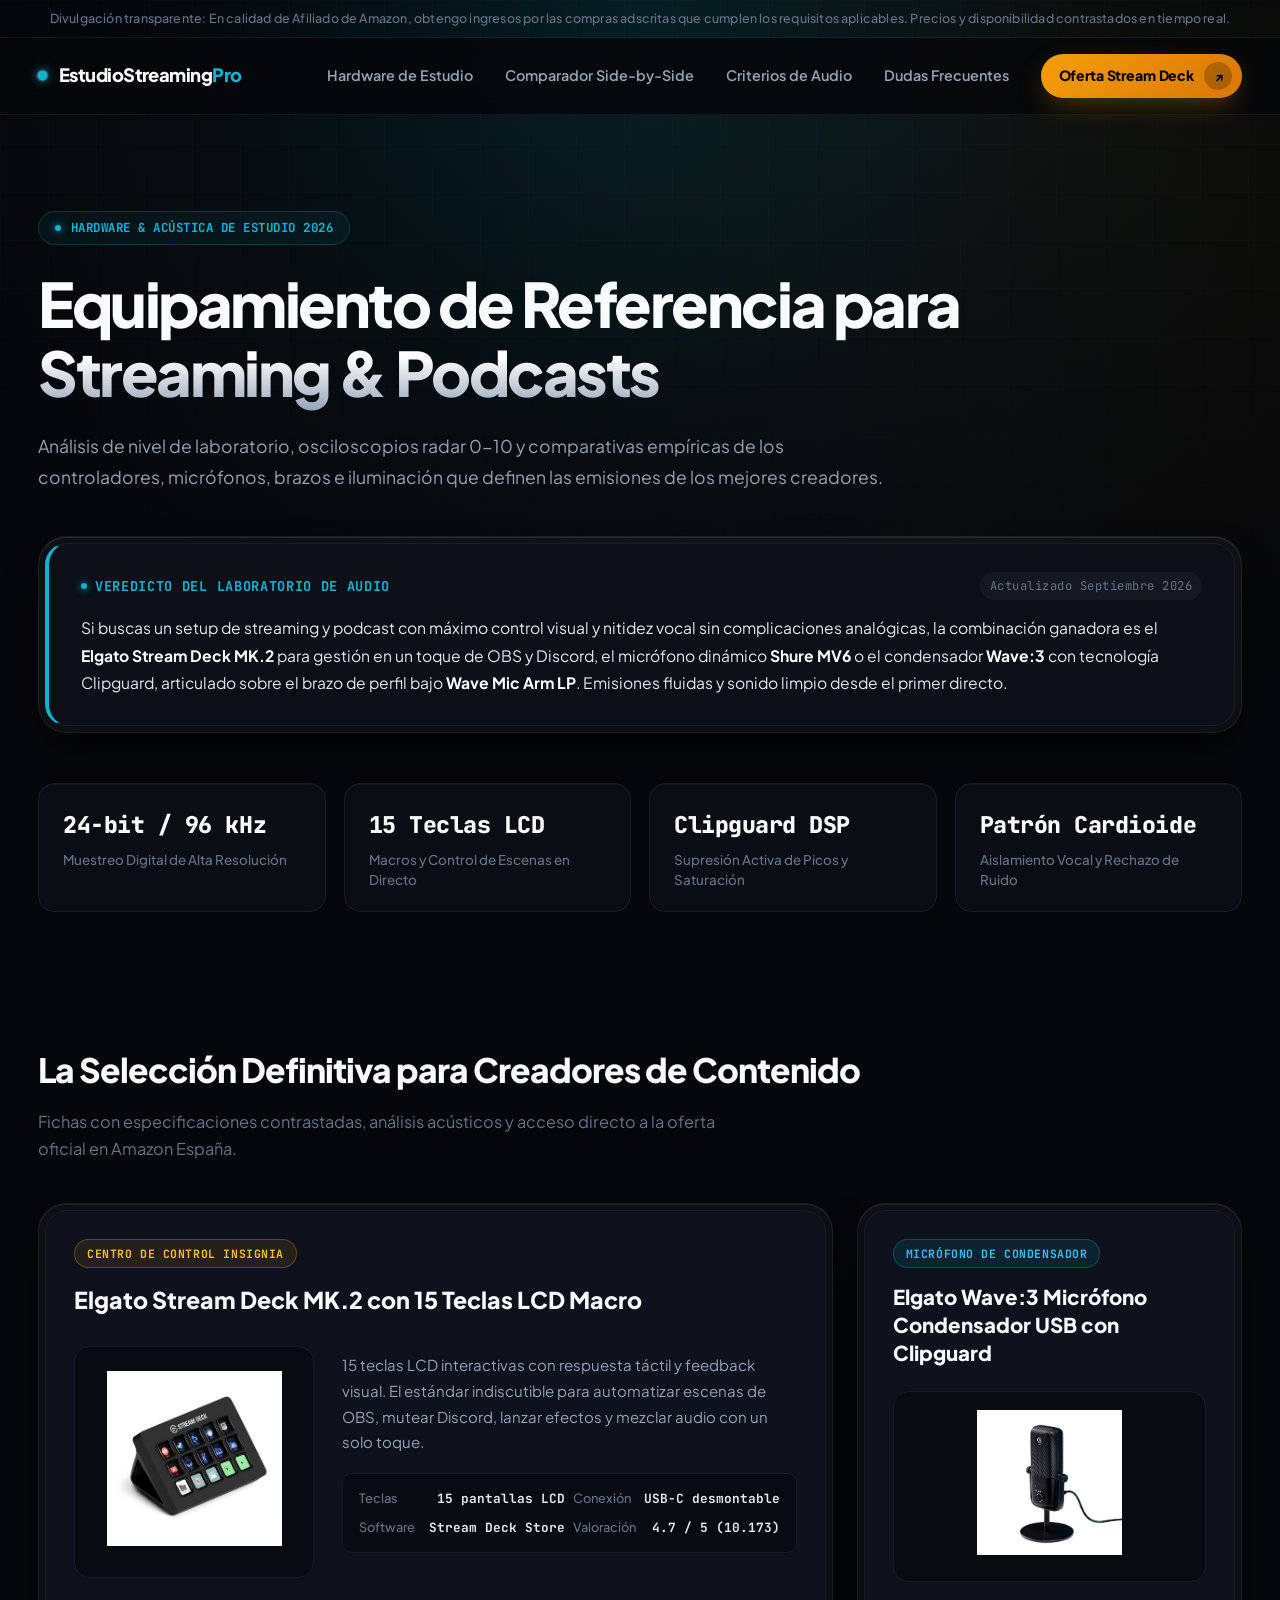
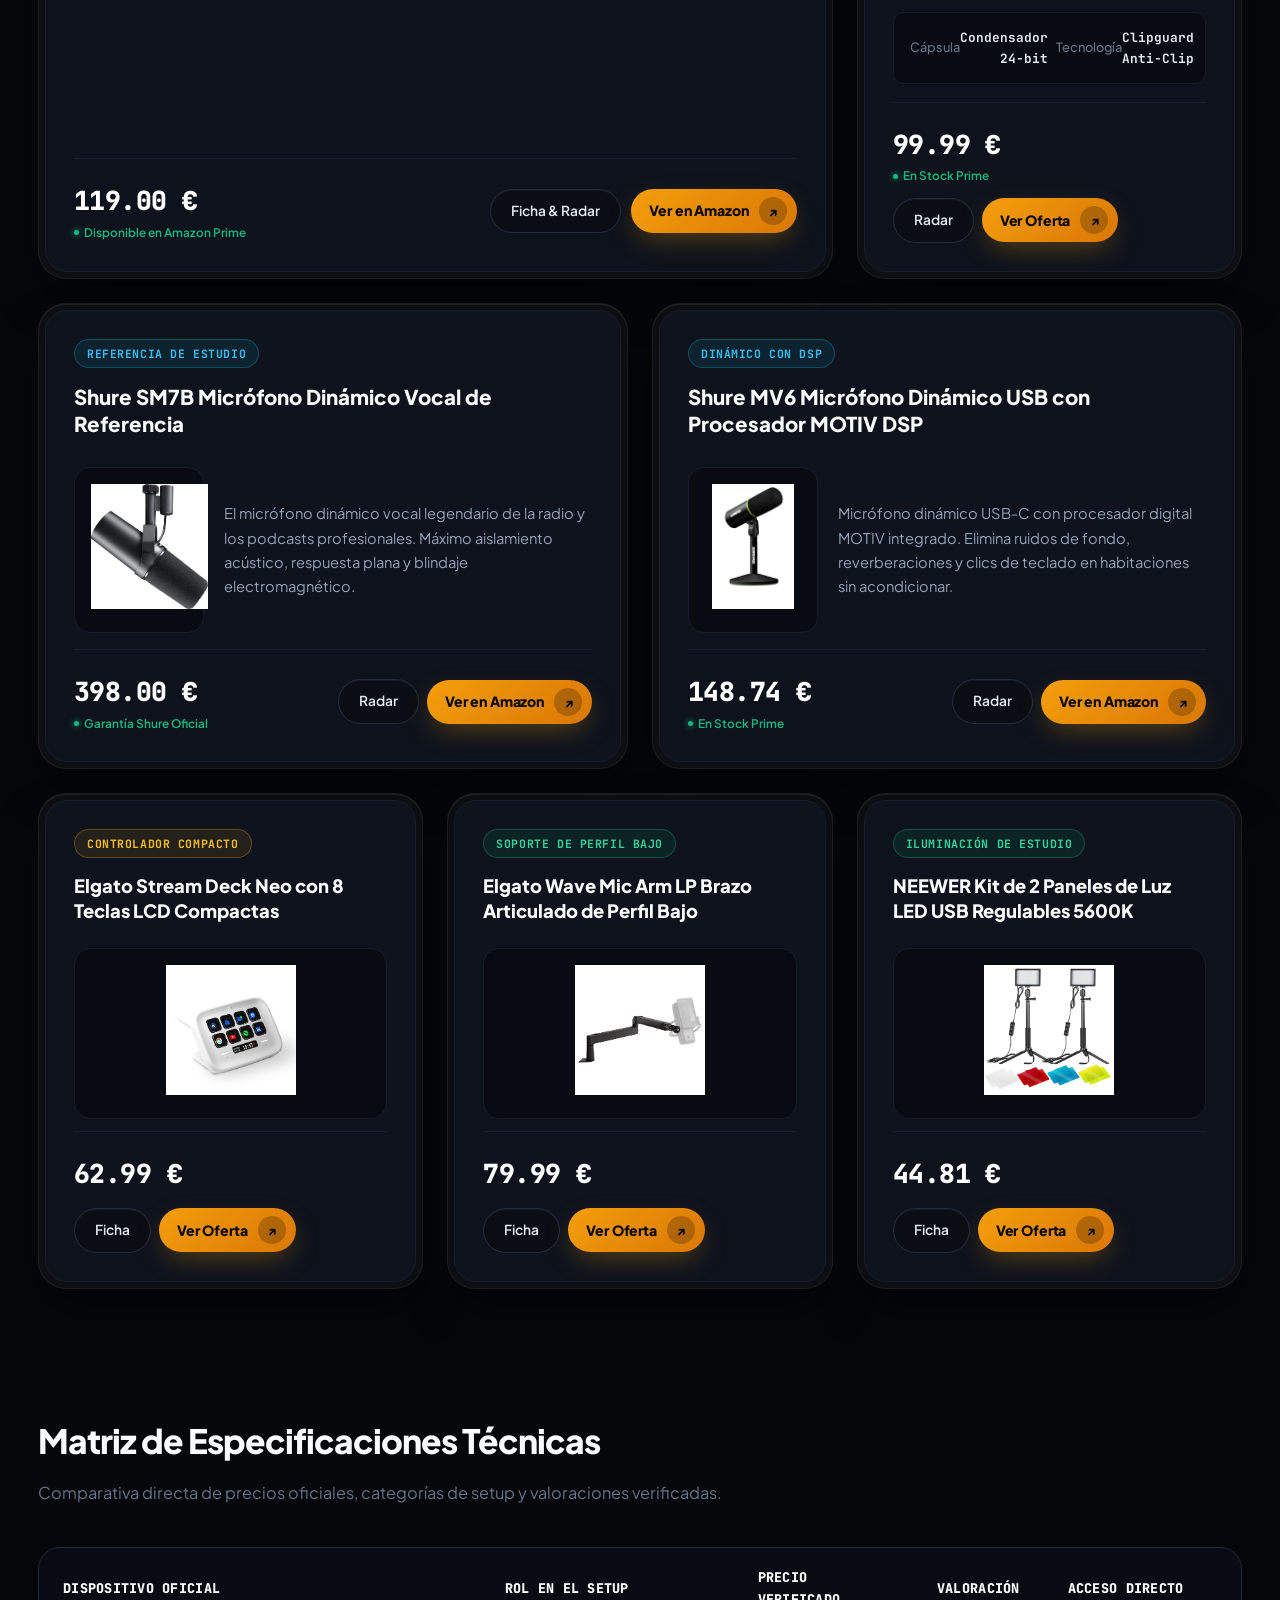
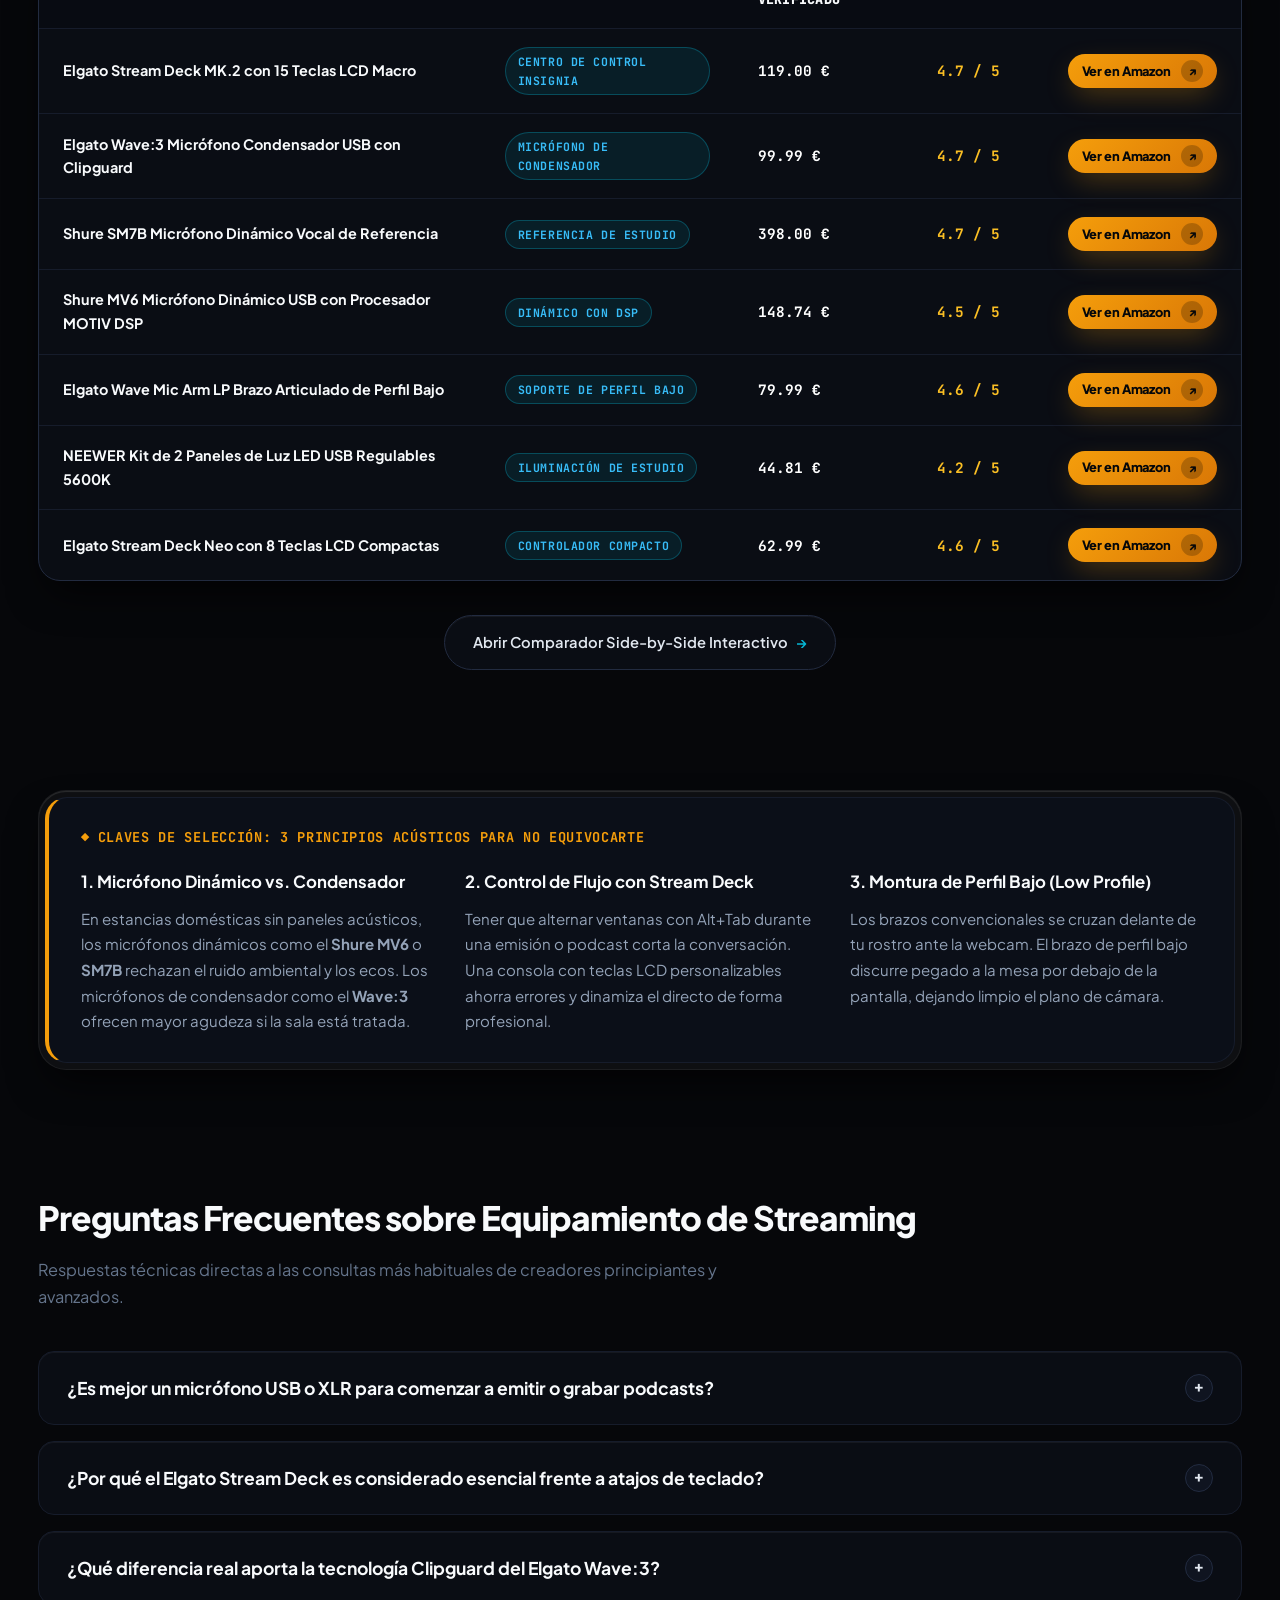
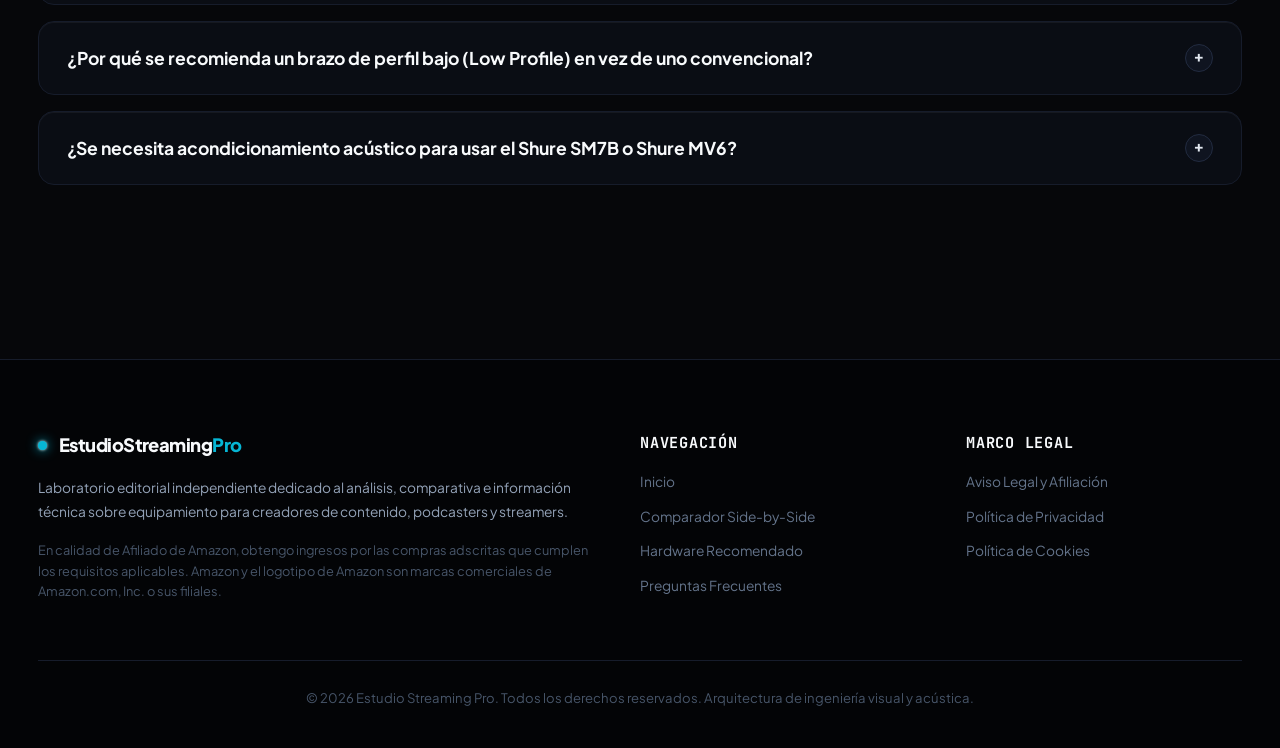
==== commit fcd70d5a: "feat(design): overhaul studio console UI with double-bezel, mobile drawer, and accessible FAQ" ====
--- a/index.html
+++ b/index.html
@@ -4,11 +4,11 @@
   <meta charset="UTF-8">
   <meta name="viewport" content="width=device-width, initial-scale=1.0">
   <title>Estudio Streaming & Podcast Pro: Hardware de Alta Fidelidad 2026</title>
-  <meta name="description" content="Laboratorio de pruebas de hardware para streaming y podcasting: controladores Stream Deck, microfonos USB y XLR con DSP y brazos de perfil bajo para emisiones profesionales.">
-  <link rel="stylesheet" href="assets/css/styles.css?v=overhaul_1788449150">
+  <meta name="description" content="Laboratorio de pruebas de hardware para streaming y podcasting: controladores Stream Deck, micrófonos USB y XLR con DSP y brazos de perfil bajo para emisiones profesionales.">
+  <link rel="stylesheet" href="assets/css/styles.css?v=taste_agency_2026">
   <link rel="preconnect" href="https://fonts.googleapis.com">
   <link rel="preconnect" href="https://fonts.gstatic.com" crossorigin>
-  <link href="https://fonts.googleapis.com/css2?family=JetBrains+Mono:wght@500;600;700&family=Plus+Jakarta+Sans:wght@400;600;700;800&display=swap" rel="stylesheet">
+  <link href="https://fonts.googleapis.com/css2?family=JetBrains+Mono:wght@500;600;700;800&family=Plus+Jakarta+Sans:wght@400;600;700;800&display=swap" rel="stylesheet">
   
   <script type="application/ld+json">
   {
@@ -16,7 +16,7 @@
     "@type": "WebSite",
     "name": "Estudio Streaming & Podcast Pro",
     "url": "https://estudio-streaming-podcast.vercel.app/",
-    "description": "Analisis y comparativas tecnicas de equipamiento para creadores de contenido y podcasters.",
+    "description": "Análisis y comparativas técnicas de equipamiento para creadores de contenido y podcasters.",
     "potentialAction": {
       "@type": "SearchAction",
       "target": "https://estudio-streaming-podcast.vercel.app/?s={search_term_string}",
@@ -26,64 +26,101 @@
   </script>
 </head>
 <body>
-  <div class="ambient-glow"></div>
+  <!-- Ambient Space Atmosphere -->
+  <div class="ambient-glow" aria-hidden="true"></div>
+  <div class="ambient-grid-overlay" aria-hidden="true"></div>
 
   <!-- Transparent Affiliate Bar -->
   <aside class="affiliate-disclosure-bar">
     <div class="container">
-      Divulgacion transparente: En calidad de Afiliado de Amazon, obtengo ingresos por las compras adscritas que cumplen los requisitos aplicables. Precios oficiales actualizados en tiempo real.
+      Divulgación transparente: En calidad de Afiliado de Amazon, obtengo ingresos por las compras adscritas que cumplen los requisitos aplicables. Precios y disponibilidad contrastados en tiempo real.
     </div>
   </aside>
 
-  <!-- Single-line Navbar -->
+  <!-- Sticky Studio Console Navbar -->
   <header class="navbar">
     <div class="container nav-inner">
-      <a href="index.html" class="nav-brand">
-        <span class="nav-brand-led"></span>
+      <a href="index.html" class="nav-brand" aria-label="Estudio Streaming Pro Inicio">
+        <span class="nav-brand-led" aria-hidden="true"></span>
         <span>EstudioStreaming<span style="color: var(--studio-cyan);">Pro</span></span>
       </a>
-      <nav>
+
+      <!-- Desktop Navigation -->
+      <nav aria-label="Navegación principal">
         <ul class="nav-menu">
           <li><a href="#hardware">Hardware de Estudio</a></li>
           <li><a href="comparador.html">Comparador Side-by-Side</a></li>
           <li><a href="#criterios">Criterios de Audio</a></li>
           <li><a href="#faq">Dudas Frecuentes</a></li>
-          <li><a href="https://www.amazon.es/dp/B09738CV2G?tag=compraacertada-21" class="nav-cta" target="_blank" rel="nofollow sponsored noopener noreferrer">Oferta Stream Deck en Amazon</a></li>
+          <li>
+            <a href="https://www.amazon.es/dp/B09738CV2G?tag=compraacertada-21" class="nav-cta" target="_blank" rel="nofollow sponsored noopener noreferrer">
+              <span>Oferta Stream Deck</span>
+              <span class="btn-icon-bubble" aria-hidden="true">↗</span>
+            </a>
+          </li>
         </ul>
       </nav>
+
+      <!-- Mobile Hamburger Button -->
+      <button class="nav-toggle" id="nav-toggle-btn" aria-label="Abrir menú de navegación" aria-expanded="false" aria-controls="mobile-nav">
+        <span class="nav-toggle-bar"></span>
+        <span class="nav-toggle-bar"></span>
+      </button>
     </div>
   </header>
+
+  <!-- Mobile Drawer Overlay -->
+  <div class="nav-drawer" id="mobile-nav" role="dialog" aria-modal="true" aria-label="Menú móvil">
+    <ul class="nav-drawer-menu">
+      <li><a href="#hardware" class="mobile-nav-link">Hardware de Estudio</a></li>
+      <li><a href="comparador.html" class="mobile-nav-link">Comparador Side-by-Side</a></li>
+      <li><a href="#criterios" class="mobile-nav-link">Criterios de Audio</a></li>
+      <li><a href="#faq" class="mobile-nav-link">Dudas Frecuentes</a></li>
+      <li>
+        <a href="https://www.amazon.es/dp/B09738CV2G?tag=compraacertada-21" class="btn-cta" style="width: 100%; justify-content: space-between; padding: 12px 18px; margin-top: 8px;" target="_blank" rel="nofollow sponsored noopener noreferrer">
+          <span>Ver Stream Deck en Amazon</span>
+          <span class="btn-icon-bubble" aria-hidden="true">↗</span>
+        </a>
+      </li>
+    </ul>
+  </div>
 
   <main>
     <!-- Wide Hero Section -->
     <section class="hero">
       <div class="container">
         <div class="hero-tag">
-          Hardware & Acustica de Estudio 2026
+          <span class="hero-tag-led" aria-hidden="true"></span>
+          <span>Hardware & Acústica de Estudio 2026</span>
         </div>
         <h1 class="hero-title">
           Equipamiento de Referencia para <span class="highlight">Streaming & Podcasts</span>
         </h1>
         <p class="hero-sub">
-          Analisis de nivel de laboratorio, osciloscopios radar 0-10 y comparativas empiricas de los controladores, microfonos, brazos e iluminacion que definen las emisiones de los mejores creadores.
+          Análisis de nivel de laboratorio, osciloscopios radar 0-10 y comparativas empíricas de los controladores, micrófonos, brazos e iluminación que definen las emisiones de los mejores creadores.
         </p>
 
-        <!-- Executive BLUF Console -->
-        <div class="bluf-console">
-          <div class="bluf-header">
-            <span class="bluf-title">Veredicto del Laboratorio de Audio</span>
-            <span class="bluf-meta">Actualizado Septiembre 2026</span>
-          </div>
-          <p class="bluf-text">
-            Si buscas un setup de streaming y podcast con maximo control visual y nitidez vocal sin complicaciones analogicas, la combinacion ganadora es el <strong>Elgato Stream Deck MK.2</strong> para gestion en un toque de OBS y Discord, el microfono dinamico <strong>Shure MV6</strong> o el condensador <strong>Wave:3</strong> con tecnologia Clipguard, articulado sobre el brazo de perfil bajo <strong>Wave Mic Arm LP</strong>. Emisiones fluidas y sonido limpio desde el primer directo.
-          </p>
+        <!-- Executive BLUF Console with Double-Bezel Framing -->
+        <div class="bluf-bezel-outer">
+          <div class="bluf-console">
+            <div class="bluf-header">
+              <span class="bluf-title">
+                <span class="hero-tag-led" aria-hidden="true"></span>
+                Veredicto del Laboratorio de Audio
+              </span>
+              <span class="bluf-meta">Actualizado Septiembre 2026</span>
+            </div>
+            <p class="bluf-text">
+              Si buscas un setup de streaming y podcast con máximo control visual y nitidez vocal sin complicaciones analógicas, la combinación ganadora es el <strong>Elgato Stream Deck MK.2</strong> para gestión en un toque de OBS y Discord, el micrófono dinámico <strong>Shure MV6</strong> o el condensador <strong>Wave:3</strong> con tecnología Clipguard, articulado sobre el brazo de perfil bajo <strong>Wave Mic Arm LP</strong>. Emisiones fluidas y sonido limpio desde el primer directo.
+            </p>
+          </div>
         </div>
 
         <!-- Real Technical Specs Strip -->
         <div class="metrics-strip">
           <div class="metric-tile">
             <div class="metric-num">24-bit / 96 kHz</div>
-            <div class="metric-lbl">Muestreo Digital de Alta Resolucion</div>
+            <div class="metric-lbl">Muestreo Digital de Alta Resolución</div>
           </div>
           <div class="metric-tile">
             <div class="metric-num">15 Teclas LCD</div>
@@ -91,177 +128,212 @@
           </div>
           <div class="metric-tile">
             <div class="metric-num">Clipguard DSP</div>
-            <div class="metric-lbl">Supresion Activa de Picos y Saturacion</div>
+            <div class="metric-lbl">Supresión Activa de Picos y Saturación</div>
           </div>
           <div class="metric-tile">
-            <div class="metric-num">Patron Cardioide</div>
+            <div class="metric-num">Patrón Cardioide</div>
             <div class="metric-lbl">Aislamiento Vocal y Rechazo de Ruido</div>
           </div>
         </div>
       </div>
     </section>
 
-    <!-- Asymmetric Gapless Bento Grid -->
+    <!-- Asymmetric Gapless Bento Grid with Double-Bezel Architecture -->
     <section class="container" id="hardware" style="padding-bottom: 40px;">
       <div class="section-headline">
-        <h2 class="section-h2">La Seleccion Definitiva para Creadores de Contenido</h2>
-        <p class="section-desc">Fichas con especificaciones contrastadas, analisis acusticos y acceso directo a la oferta oficial en Amazon Espana.</p>
+        <h2 class="section-h2">La Selección Definitiva para Creadores de Contenido</h2>
+        <p class="section-desc">Fichas con especificaciones contrastadas, análisis acústicos y acceso directo a la oferta oficial en Amazon España.</p>
       </div>
 
       <div class="bento-showcase">
         
-<!-- Row 1: Flagship Deck (span 8) + Wave 3 (span 4) = 12 cols -->
-<article class="bento-card bento-span-8" id="card-elgato-stream-deck-mk2">
-  <span class="hardware-badge badge-flagship">Centro de Control Insignia</span>
-  <h3 class="card-title" style="font-size: 1.45rem;">
-    <a href="fichas/elgato-stream-deck-mk2.html">Elgato Stream Deck MK.2 con 15 Teclas LCD Macro</a>
-  </h3>
-  <div class="flagship-body">
-    <div class="flagship-img-box">
-      <a href="fichas/elgato-stream-deck-mk2.html">
-        <img src="assets/img/B09738CV2G.jpg" alt="Elgato Stream Deck MK.2 con 15 Teclas LCD Macro" loading="lazy" width="240" height="190">
-      </a>
-    </div>
-    <div>
-      <p style="font-size: 0.94rem; color: var(--text-body); line-height: 1.7; margin-bottom: 14px;">
-        15 teclas LCD interactivas con respuesta tactil y feedback visual. El estandar indiscutible para automatizar escenas de OBS, mutear Discord, lanzar efectos y mezclar audio con un solo toque.
-      </p>
-      <div class="card-specs-grid">
-        <div class="spec-row"><span class="spec-key">Teclas</span><span class="spec-value">15 pantallas LCD</span></div>
-        <div class="spec-row"><span class="spec-key">Conexion</span><span class="spec-value">USB-C desmontable</span></div>
-        <div class="spec-row"><span class="spec-key">Software</span><span class="spec-value">Stream Deck Store</span></div>
-        <div class="spec-row"><span class="spec-key">Valoracion</span><span class="spec-value">4.7 / 5 (10.173)</span></div>
-      </div>
-    </div>
-  </div>
-  <div class="card-bottom">
-    <div>
-      <div class="price-display">119.00 €</div>
-      <div class="stock-pill">Disponible en Amazon Prime</div>
-    </div>
-    <div style="display: flex; gap: 10px;">
-      <a href="fichas/elgato-stream-deck-mk2.html" class="btn-secondary">Ficha & Radar</a>
-      <a href="https://www.amazon.es/dp/B09738CV2G?tag=compraacertada-21" class="btn-cta" target="_blank" rel="nofollow sponsored noopener noreferrer">Ver en Amazon Espana</a>
-    </div>
-  </div>
-</article>
-
-<article class="bento-card bento-span-4" id="card-elgato-wave-3">
-  <span class="hardware-badge badge-studio">Micrófono de Condensador</span>
-  <h3 class="card-title">
-    <a href="fichas/elgato-wave-3.html">Elgato Wave:3 Micrófono Condensador USB con Clipguard</a>
-  </h3>
-  <div style="background: var(--bg-inner); border-radius: var(--radius-md); padding: 18px; text-align: center; margin: 12px 0; border: 1px solid var(--border-dim);">
-    <img src="assets/img/B088HHWC47.jpg" alt="Elgato Wave:3 Micrófono Condensador USB con Clipguard" loading="lazy" style="max-height: 145px; margin: 0 auto;">
-  </div>
-  <div class="card-specs-grid">
-    <div class="spec-row"><span class="spec-key">Capsula</span><span class="spec-value">Condensador 24-bit</span></div>
-    <div class="spec-row"><span class="spec-key">Tecnologia</span><span class="spec-value">Clipguard Anti-Clip</span></div>
-  </div>
-  <div class="card-bottom">
-    <div>
-      <div class="price-display">99.99 €</div>
-      <div class="stock-pill">En Stock Prime</div>
-    </div>
-    <div style="display: flex; gap: 8px;">
-      <a href="fichas/elgato-wave-3.html" class="btn-secondary">Radar</a>
-      <a href="https://www.amazon.es/dp/B088HHWC47?tag=compraacertada-21" class="btn-cta" target="_blank" rel="nofollow sponsored noopener noreferrer">Ver Oferta</a>
-    </div>
-  </div>
-</article>
-
-<!-- Row 2: SM7B (span 6) + MV6 (span 6) = 12 cols -->
-<article class="bento-card bento-span-6" id="card-shure-sm7b">
-  <span class="hardware-badge badge-studio">Referencia de Estudio</span>
-  <h3 class="card-title"><a href="fichas/shure-sm7b.html">Shure SM7B Micrófono Dinámico Vocal de Referencia</a></h3>
-  <div style="display: flex; gap: 20px; align-items: center; margin: 16px 0;">
-    <div style="background: var(--bg-inner); padding: 14px; border-radius: var(--radius-md); min-width: 130px; text-align: center; border: 1px solid var(--border-dim);">
-      <img src="assets/img/B0002E4Z8M.jpg" alt="Shure SM7B Micrófono Dinámico Vocal de Referencia" loading="lazy" style="max-height: 125px; margin: 0 auto;">
-    </div>
-    <p style="font-size: 0.92rem; color: var(--text-body); line-height: 1.65;">
-      El microfono dinamico vocal legendario de la radio y los podcasts profesionales. Maximo aislamiento acustico, respuesta plana y blindaje electromagnetico.
-    </p>
-  </div>
-  <div class="card-bottom">
-    <div>
-      <div class="price-display">398.00 €</div>
-      <div class="stock-pill">Garantia Shure Oficial</div>
-    </div>
-    <div style="display: flex; gap: 8px;">
-      <a href="fichas/shure-sm7b.html" class="btn-secondary">Radar</a>
-      <a href="https://www.amazon.es/dp/B0002E4Z8M?tag=compraacertada-21" class="btn-cta" target="_blank" rel="nofollow sponsored noopener noreferrer">Ver en Amazon</a>
-    </div>
-  </div>
-</article>
-
-<article class="bento-card bento-span-6" id="card-shure-mv6">
-  <span class="hardware-badge badge-studio">Dinámico con DSP</span>
-  <h3 class="card-title"><a href="fichas/shure-mv6.html">Shure MV6 Micrófono Dinámico USB con Procesador MOTIV DSP</a></h3>
-  <div style="display: flex; gap: 20px; align-items: center; margin: 16px 0;">
-    <div style="background: var(--bg-inner); padding: 14px; border-radius: var(--radius-md); min-width: 130px; text-align: center; border: 1px solid var(--border-dim);">
-      <img src="assets/img/B0DBJ5DBL8.jpg" alt="Shure MV6 Micrófono Dinámico USB con Procesador MOTIV DSP" loading="lazy" style="max-height: 125px; margin: 0 auto;">
-    </div>
-    <p style="font-size: 0.92rem; color: var(--text-body); line-height: 1.65;">
-      Microfono dinamico USB-C con procesador digital MOTIV integrado. Elimina ruidos de fondo, reverberaciones y clics de teclado en habitaciones sin acondicionar.
-    </p>
-  </div>
-  <div class="card-bottom">
-    <div>
-      <div class="price-display">148.74 €</div>
-      <div class="stock-pill">En Stock Prime</div>
-    </div>
-    <div style="display: flex; gap: 8px;">
-      <a href="fichas/shure-mv6.html" class="btn-secondary">Radar</a>
-      <a href="https://www.amazon.es/dp/B0DBJ5DBL8?tag=compraacertada-21" class="btn-cta" target="_blank" rel="nofollow sponsored noopener noreferrer">Ver en Amazon</a>
-    </div>
-  </div>
-</article>
-
-<!-- Row 3: Neo (span 4) + Arm LP (span 4) + Neewer LED (span 4) = 12 cols -->
-<article class="bento-card bento-span-4" id="card-elgato-stream-deck-neo">
-  <span class="hardware-badge badge-flagship">Controlador Compacto</span>
-  <h3 class="card-title" style="font-size: 1.15rem;"><a href="fichas/elgato-stream-deck-neo.html">Elgato Stream Deck Neo con 8 Teclas LCD Compactas</a></h3>
-  <div style="background: var(--bg-inner); border-radius: var(--radius-md); padding: 16px; text-align: center; margin: 12px 0; border: 1px solid var(--border-dim);">
-    <img src="assets/img/B0CVY4566H.jpg" alt="Elgato Stream Deck Neo con 8 Teclas LCD Compactas" loading="lazy" style="max-height: 130px; margin: 0 auto;">
-  </div>
-  <div class="card-bottom">
-    <div class="price-display">62.99 €</div>
-    <div style="display: flex; gap: 8px;">
-      <a href="fichas/elgato-stream-deck-neo.html" class="btn-secondary">Ficha</a>
-      <a href="https://www.amazon.es/dp/B0CVY4566H?tag=compraacertada-21" class="btn-cta" target="_blank" rel="nofollow sponsored noopener noreferrer">Ver Oferta</a>
-    </div>
-  </div>
-</article>
-
-<article class="bento-card bento-span-4" id="card-elgato-wave-mic-arm-lp">
-  <span class="hardware-badge badge-support">Soporte de Perfil Bajo</span>
-  <h3 class="card-title" style="font-size: 1.15rem;"><a href="fichas/elgato-wave-mic-arm-lp.html">Elgato Wave Mic Arm LP Brazo Articulado de Perfil Bajo</a></h3>
-  <div style="background: var(--bg-inner); border-radius: var(--radius-md); padding: 16px; text-align: center; margin: 12px 0; border: 1px solid var(--border-dim);">
-    <img src="assets/img/B097376LKF.jpg" alt="Elgato Wave Mic Arm LP Brazo Articulado de Perfil Bajo" loading="lazy" style="max-height: 130px; margin: 0 auto;">
-  </div>
-  <div class="card-bottom">
-    <div class="price-display">79.99 €</div>
-    <div style="display: flex; gap: 8px;">
-      <a href="fichas/elgato-wave-mic-arm-lp.html" class="btn-secondary">Ficha</a>
-      <a href="https://www.amazon.es/dp/B097376LKF?tag=compraacertada-21" class="btn-cta" target="_blank" rel="nofollow sponsored noopener noreferrer">Ver Oferta</a>
-    </div>
-  </div>
-</article>
-
-<article class="bento-card bento-span-4" id="card-neewer-kit-2-paneles-led-usb">
-  <span class="hardware-badge badge-support">Iluminación de Estudio</span>
-  <h3 class="card-title" style="font-size: 1.15rem;"><a href="fichas/neewer-kit-2-paneles-led-usb.html">NEEWER Kit de 2 Paneles de Luz LED USB Regulables 5600K</a></h3>
-  <div style="background: var(--bg-inner); border-radius: var(--radius-md); padding: 16px; text-align: center; margin: 12px 0; border: 1px solid var(--border-dim);">
-    <img src="assets/img/B07T8FBZC2.jpg" alt="NEEWER Kit de 2 Paneles de Luz LED USB Regulables 5600K" loading="lazy" style="max-height: 130px; margin: 0 auto;">
-  </div>
-  <div class="card-bottom">
-    <div class="price-display">44.81 €</div>
-    <div style="display: flex; gap: 8px;">
-      <a href="fichas/neewer-kit-2-paneles-led-usb.html" class="btn-secondary">Ficha</a>
-      <a href="https://www.amazon.es/dp/B07T8FBZC2?tag=compraacertada-21" class="btn-cta" target="_blank" rel="nofollow sponsored noopener noreferrer">Ver Oferta</a>
-    </div>
-  </div>
-</article>
+        <!-- Row 1: Flagship Deck (span 8) + Wave 3 (span 4) = 12 cols -->
+        <article class="bento-card-wrapper bento-span-8" id="card-elgato-stream-deck-mk2">
+          <div class="bento-card-inner">
+            <span class="hardware-badge badge-flagship">Centro de Control Insignia</span>
+            <h3 class="card-title" style="font-size: 1.45rem;">
+              <a href="fichas/elgato-stream-deck-mk2.html">Elgato Stream Deck MK.2 con 15 Teclas LCD Macro</a>
+            </h3>
+            <div class="flagship-body">
+              <div class="flagship-img-box">
+                <a href="fichas/elgato-stream-deck-mk2.html" tabindex="-1" aria-hidden="true">
+                  <img src="assets/img/B09738CV2G.jpg" alt="Elgato Stream Deck MK.2 con 15 Teclas LCD Macro" loading="lazy" width="240" height="190">
+                </a>
+              </div>
+              <div>
+                <p style="font-size: 0.94rem; color: var(--text-body); line-height: 1.7; margin-bottom: 14px;">
+                  15 teclas LCD interactivas con respuesta táctil y feedback visual. El estándar indiscutible para automatizar escenas de OBS, mutear Discord, lanzar efectos y mezclar audio con un solo toque.
+                </p>
+                <div class="card-specs-grid">
+                  <div class="spec-row"><span class="spec-key">Teclas</span><span class="spec-value">15 pantallas LCD</span></div>
+                  <div class="spec-row"><span class="spec-key">Conexión</span><span class="spec-value">USB-C desmontable</span></div>
+                  <div class="spec-row"><span class="spec-key">Software</span><span class="spec-value">Stream Deck Store</span></div>
+                  <div class="spec-row"><span class="spec-key">Valoración</span><span class="spec-value">4.7 / 5 (10.173)</span></div>
+                </div>
+              </div>
+            </div>
+            <div class="card-bottom">
+              <div>
+                <div class="price-display">119.00 €</div>
+                <div class="stock-pill">Disponible en Amazon Prime</div>
+              </div>
+              <div style="display: flex; gap: 10px; align-items: center;">
+                <a href="fichas/elgato-stream-deck-mk2.html" class="btn-secondary">Ficha & Radar</a>
+                <a href="https://www.amazon.es/dp/B09738CV2G?tag=compraacertada-21" class="btn-cta" target="_blank" rel="nofollow sponsored noopener noreferrer">
+                  <span>Ver en Amazon</span>
+                  <span class="btn-icon-bubble" aria-hidden="true">↗</span>
+                </a>
+              </div>
+            </div>
+          </div>
+        </article>
+
+        <article class="bento-card-wrapper bento-span-4" id="card-elgato-wave-3">
+          <div class="bento-card-inner">
+            <span class="hardware-badge badge-studio">Micrófono de Condensador</span>
+            <h3 class="card-title">
+              <a href="fichas/elgato-wave-3.html">Elgato Wave:3 Micrófono Condensador USB con Clipguard</a>
+            </h3>
+            <div style="background: var(--bg-card-nested); border-radius: var(--radius-md); padding: 18px; text-align: center; margin: 12px 0; border: 1px solid var(--border-dim);">
+              <img src="assets/img/B088HHWC47.jpg" alt="Elgato Wave:3 Micrófono Condensador USB con Clipguard" loading="lazy" style="max-height: 145px; margin: 0 auto;">
+            </div>
+            <div class="card-specs-grid">
+              <div class="spec-row"><span class="spec-key">Cápsula</span><span class="spec-value">Condensador 24-bit</span></div>
+              <div class="spec-row"><span class="spec-key">Tecnología</span><span class="spec-value">Clipguard Anti-Clip</span></div>
+            </div>
+            <div class="card-bottom">
+              <div>
+                <div class="price-display">99.99 €</div>
+                <div class="stock-pill">En Stock Prime</div>
+              </div>
+              <div style="display: flex; gap: 8px; align-items: center;">
+                <a href="fichas/elgato-wave-3.html" class="btn-secondary">Radar</a>
+                <a href="https://www.amazon.es/dp/B088HHWC47?tag=compraacertada-21" class="btn-cta" target="_blank" rel="nofollow sponsored noopener noreferrer">
+                  <span>Ver Oferta</span>
+                  <span class="btn-icon-bubble" aria-hidden="true">↗</span>
+                </a>
+              </div>
+            </div>
+          </div>
+        </article>
+
+        <!-- Row 2: SM7B (span 6) + MV6 (span 6) = 12 cols -->
+        <article class="bento-card-wrapper bento-span-6" id="card-shure-sm7b">
+          <div class="bento-card-inner">
+            <span class="hardware-badge badge-studio">Referencia de Estudio</span>
+            <h3 class="card-title"><a href="fichas/shure-sm7b.html">Shure SM7B Micrófono Dinámico Vocal de Referencia</a></h3>
+            <div style="display: flex; gap: 20px; align-items: center; margin: 16px 0;">
+              <div style="background: var(--bg-card-nested); padding: 16px; border-radius: var(--radius-md); min-width: 130px; text-align: center; border: 1px solid var(--border-dim);">
+                <img src="assets/img/B0002E4Z8M.jpg" alt="Shure SM7B Micrófono Dinámico Vocal de Referencia" loading="lazy" style="max-height: 125px; margin: 0 auto;">
+              </div>
+              <p style="font-size: 0.92rem; color: var(--text-body); line-height: 1.65;">
+                El micrófono dinámico vocal legendario de la radio y los podcasts profesionales. Máximo aislamiento acústico, respuesta plana y blindaje electromagnético.
+              </p>
+            </div>
+            <div class="card-bottom">
+              <div>
+                <div class="price-display">398.00 €</div>
+                <div class="stock-pill">Garantía Shure Oficial</div>
+              </div>
+              <div style="display: flex; gap: 8px; align-items: center;">
+                <a href="fichas/shure-sm7b.html" class="btn-secondary">Radar</a>
+                <a href="https://www.amazon.es/dp/B0002E4Z8M?tag=compraacertada-21" class="btn-cta" target="_blank" rel="nofollow sponsored noopener noreferrer">
+                  <span>Ver en Amazon</span>
+                  <span class="btn-icon-bubble" aria-hidden="true">↗</span>
+                </a>
+              </div>
+            </div>
+          </div>
+        </article>
+
+        <article class="bento-card-wrapper bento-span-6" id="card-shure-mv6">
+          <div class="bento-card-inner">
+            <span class="hardware-badge badge-studio">Dinámico con DSP</span>
+            <h3 class="card-title"><a href="fichas/shure-mv6.html">Shure MV6 Micrófono Dinámico USB con Procesador MOTIV DSP</a></h3>
+            <div style="display: flex; gap: 20px; align-items: center; margin: 16px 0;">
+              <div style="background: var(--bg-card-nested); padding: 16px; border-radius: var(--radius-md); min-width: 130px; text-align: center; border: 1px solid var(--border-dim);">
+                <img src="assets/img/B0DBJ5DBL8.jpg" alt="Shure MV6 Micrófono Dinámico USB con Procesador MOTIV DSP" loading="lazy" style="max-height: 125px; margin: 0 auto;">
+              </div>
+              <p style="font-size: 0.92rem; color: var(--text-body); line-height: 1.65;">
+                Micrófono dinámico USB-C con procesador digital MOTIV integrado. Elimina ruidos de fondo, reverberaciones y clics de teclado en habitaciones sin acondicionar.
+              </p>
+            </div>
+            <div class="card-bottom">
+              <div>
+                <div class="price-display">148.74 €</div>
+                <div class="stock-pill">En Stock Prime</div>
+              </div>
+              <div style="display: flex; gap: 8px; align-items: center;">
+                <a href="fichas/shure-mv6.html" class="btn-secondary">Radar</a>
+                <a href="https://www.amazon.es/dp/B0DBJ5DBL8?tag=compraacertada-21" class="btn-cta" target="_blank" rel="nofollow sponsored noopener noreferrer">
+                  <span>Ver en Amazon</span>
+                  <span class="btn-icon-bubble" aria-hidden="true">↗</span>
+                </a>
+              </div>
+            </div>
+          </div>
+        </article>
+
+        <!-- Row 3: Neo (span 4) + Arm LP (span 4) + Neewer LED (span 4) = 12 cols -->
+        <article class="bento-card-wrapper bento-span-4" id="card-elgato-stream-deck-neo">
+          <div class="bento-card-inner">
+            <span class="hardware-badge badge-flagship">Controlador Compacto</span>
+            <h3 class="card-title" style="font-size: 1.15rem;"><a href="fichas/elgato-stream-deck-neo.html">Elgato Stream Deck Neo con 8 Teclas LCD Compactas</a></h3>
+            <div style="background: var(--bg-card-nested); border-radius: var(--radius-md); padding: 16px; text-align: center; margin: 12px 0; border: 1px solid var(--border-dim);">
+              <img src="assets/img/B0CVY4566H.jpg" alt="Elgato Stream Deck Neo con 8 Teclas LCD Compactas" loading="lazy" style="max-height: 130px; margin: 0 auto;">
+            </div>
+            <div class="card-bottom">
+              <div class="price-display">62.99 €</div>
+              <div style="display: flex; gap: 8px; align-items: center;">
+                <a href="fichas/elgato-stream-deck-neo.html" class="btn-secondary">Ficha</a>
+                <a href="https://www.amazon.es/dp/B0CVY4566H?tag=compraacertada-21" class="btn-cta" target="_blank" rel="nofollow sponsored noopener noreferrer">
+                  <span>Ver Oferta</span>
+                  <span class="btn-icon-bubble" aria-hidden="true">↗</span>
+                </a>
+              </div>
+            </div>
+          </div>
+        </article>
+
+        <article class="bento-card-wrapper bento-span-4" id="card-elgato-wave-mic-arm-lp">
+          <div class="bento-card-inner">
+            <span class="hardware-badge badge-support">Soporte de Perfil Bajo</span>
+            <h3 class="card-title" style="font-size: 1.15rem;"><a href="fichas/elgato-wave-mic-arm-lp.html">Elgato Wave Mic Arm LP Brazo Articulado de Perfil Bajo</a></h3>
+            <div style="background: var(--bg-card-nested); border-radius: var(--radius-md); padding: 16px; text-align: center; margin: 12px 0; border: 1px solid var(--border-dim);">
+              <img src="assets/img/B097376LKF.jpg" alt="Elgato Wave Mic Arm LP Brazo Articulado de Perfil Bajo" loading="lazy" style="max-height: 130px; margin: 0 auto;">
+            </div>
+            <div class="card-bottom">
+              <div class="price-display">79.99 €</div>
+              <div style="display: flex; gap: 8px; align-items: center;">
+                <a href="fichas/elgato-wave-mic-arm-lp.html" class="btn-secondary">Ficha</a>
+                <a href="https://www.amazon.es/dp/B097376LKF?tag=compraacertada-21" class="btn-cta" target="_blank" rel="nofollow sponsored noopener noreferrer">
+                  <span>Ver Oferta</span>
+                  <span class="btn-icon-bubble" aria-hidden="true">↗</span>
+                </a>
+              </div>
+            </div>
+          </div>
+        </article>
+
+        <article class="bento-card-wrapper bento-span-4" id="card-neewer-kit-2-paneles-led-usb">
+          <div class="bento-card-inner">
+            <span class="hardware-badge badge-support">Iluminación de Estudio</span>
+            <h3 class="card-title" style="font-size: 1.15rem;"><a href="fichas/neewer-kit-2-paneles-led-usb.html">NEEWER Kit de 2 Paneles de Luz LED USB Regulables 5600K</a></h3>
+            <div style="background: var(--bg-card-nested); border-radius: var(--radius-md); padding: 16px; text-align: center; margin: 12px 0; border: 1px solid var(--border-dim);">
+              <img src="assets/img/B07T8FBZC2.jpg" alt="NEEWER Kit de 2 Paneles de Luz LED USB Regulables 5600K" loading="lazy" style="max-height: 130px; margin: 0 auto;">
+            </div>
+            <div class="card-bottom">
+              <div class="price-display">44.81 €</div>
+              <div style="display: flex; gap: 8px; align-items: center;">
+                <a href="fichas/neewer-kit-2-paneles-led-usb.html" class="btn-secondary">Ficha</a>
+                <a href="https://www.amazon.es/dp/B07T8FBZC2?tag=compraacertada-21" class="btn-cta" target="_blank" rel="nofollow sponsored noopener noreferrer">
+                  <span>Ver Oferta</span>
+                  <span class="btn-icon-bubble" aria-hidden="true">↗</span>
+                </a>
+              </div>
+            </div>
+          </div>
+        </article>
 
       </div>
     </section>
@@ -269,177 +341,235 @@
     <!-- Matrix Table -->
     <section class="container" style="padding-bottom: 50px;">
       <div class="section-headline">
-        <h2 class="section-h2">Matriz de Especificaciones Tecnicas</h2>
-        <p class="section-desc">Comparativa directa de precios oficiales, categorias de setup y valoraciones verificadas.</p>
+        <h2 class="section-h2">Matriz de Especificaciones Técnicas</h2>
+        <p class="section-desc">Comparativa directa de precios oficiales, categorías de setup y valoraciones verificadas.</p>
       </div>
 
       <div class="matrix-container">
         <table class="matrix-table">
           <thead>
             <tr>
-              <th>Dispositivo Oficial</th>
-              <th>Rol en el Setup</th>
-              <th>Precio Verificado</th>
-              <th>Valoracion</th>
-              <th>Acceso Directo</th>
+              <th scope="col">Dispositivo Oficial</th>
+              <th scope="col">Rol en el Setup</th>
+              <th scope="col">Precio Verificado</th>
+              <th scope="col">Valoración</th>
+              <th scope="col">Acceso Directo</th>
             </tr>
           </thead>
           <tbody>
-            
-    <tr>
-      <td><strong><a href="fichas/elgato-stream-deck-mk2.html" style="color: var(--text-headline); text-decoration: none;">Elgato Stream Deck MK.2 con 15 Teclas LCD Macro</a></strong></td>
-      <td><span class="hardware-badge badge-studio" style="margin: 0;">Centro de Control Insignia</span></td>
-      <td><span style="font-family: var(--font-mono); font-weight: 700; color: #fff;">119.00 €</span></td>
-      <td><span style="font-family: var(--font-mono); color: #fbbf24; font-weight: 700;">4.7 / 5</span></td>
-      <td>
-        <a href="https://www.amazon.es/dp/B09738CV2G?tag=compraacertada-21" class="btn-cta" style="padding: 6px 14px; font-size: 0.8rem;" target="_blank" rel="nofollow sponsored noopener noreferrer">
-          Ver en Amazon
-        </a>
-      </td>
-    </tr>
-    
-    <tr>
-      <td><strong><a href="fichas/elgato-wave-3.html" style="color: var(--text-headline); text-decoration: none;">Elgato Wave:3 Micrófono Condensador USB con Clipguard</a></strong></td>
-      <td><span class="hardware-badge badge-studio" style="margin: 0;">Micrófono de Condensador</span></td>
-      <td><span style="font-family: var(--font-mono); font-weight: 700; color: #fff;">99.99 €</span></td>
-      <td><span style="font-family: var(--font-mono); color: #fbbf24; font-weight: 700;">4.7 / 5</span></td>
-      <td>
-        <a href="https://www.amazon.es/dp/B088HHWC47?tag=compraacertada-21" class="btn-cta" style="padding: 6px 14px; font-size: 0.8rem;" target="_blank" rel="nofollow sponsored noopener noreferrer">
-          Ver en Amazon
-        </a>
-      </td>
-    </tr>
-    
-    <tr>
-      <td><strong><a href="fichas/shure-sm7b.html" style="color: var(--text-headline); text-decoration: none;">Shure SM7B Micrófono Dinámico Vocal de Referencia</a></strong></td>
-      <td><span class="hardware-badge badge-studio" style="margin: 0;">Referencia de Estudio</span></td>
-      <td><span style="font-family: var(--font-mono); font-weight: 700; color: #fff;">398.00 €</span></td>
-      <td><span style="font-family: var(--font-mono); color: #fbbf24; font-weight: 700;">4.7 / 5</span></td>
-      <td>
-        <a href="https://www.amazon.es/dp/B0002E4Z8M?tag=compraacertada-21" class="btn-cta" style="padding: 6px 14px; font-size: 0.8rem;" target="_blank" rel="nofollow sponsored noopener noreferrer">
-          Ver en Amazon
-        </a>
-      </td>
-    </tr>
-    
-    <tr>
-      <td><strong><a href="fichas/shure-mv6.html" style="color: var(--text-headline); text-decoration: none;">Shure MV6 Micrófono Dinámico USB con Procesador MOTIV DSP</a></strong></td>
-      <td><span class="hardware-badge badge-studio" style="margin: 0;">Dinámico con DSP</span></td>
-      <td><span style="font-family: var(--font-mono); font-weight: 700; color: #fff;">148.74 €</span></td>
-      <td><span style="font-family: var(--font-mono); color: #fbbf24; font-weight: 700;">4.5 / 5</span></td>
-      <td>
-        <a href="https://www.amazon.es/dp/B0DBJ5DBL8?tag=compraacertada-21" class="btn-cta" style="padding: 6px 14px; font-size: 0.8rem;" target="_blank" rel="nofollow sponsored noopener noreferrer">
-          Ver en Amazon
-        </a>
-      </td>
-    </tr>
-    
-    <tr>
-      <td><strong><a href="fichas/elgato-wave-mic-arm-lp.html" style="color: var(--text-headline); text-decoration: none;">Elgato Wave Mic Arm LP Brazo Articulado de Perfil Bajo</a></strong></td>
-      <td><span class="hardware-badge badge-studio" style="margin: 0;">Soporte de Perfil Bajo</span></td>
-      <td><span style="font-family: var(--font-mono); font-weight: 700; color: #fff;">79.99 €</span></td>
-      <td><span style="font-family: var(--font-mono); color: #fbbf24; font-weight: 700;">4.6 / 5</span></td>
-      <td>
-        <a href="https://www.amazon.es/dp/B097376LKF?tag=compraacertada-21" class="btn-cta" style="padding: 6px 14px; font-size: 0.8rem;" target="_blank" rel="nofollow sponsored noopener noreferrer">
-          Ver en Amazon
-        </a>
-      </td>
-    </tr>
-    
-    <tr>
-      <td><strong><a href="fichas/neewer-kit-2-paneles-led-usb.html" style="color: var(--text-headline); text-decoration: none;">NEEWER Kit de 2 Paneles de Luz LED USB Regulables 5600K</a></strong></td>
-      <td><span class="hardware-badge badge-studio" style="margin: 0;">Iluminación de Estudio</span></td>
-      <td><span style="font-family: var(--font-mono); font-weight: 700; color: #fff;">44.81 €</span></td>
-      <td><span style="font-family: var(--font-mono); color: #fbbf24; font-weight: 700;">4.2 / 5</span></td>
-      <td>
-        <a href="https://www.amazon.es/dp/B07T8FBZC2?tag=compraacertada-21" class="btn-cta" style="padding: 6px 14px; font-size: 0.8rem;" target="_blank" rel="nofollow sponsored noopener noreferrer">
-          Ver en Amazon
-        </a>
-      </td>
-    </tr>
-    
-    <tr>
-      <td><strong><a href="fichas/elgato-stream-deck-neo.html" style="color: var(--text-headline); text-decoration: none;">Elgato Stream Deck Neo con 8 Teclas LCD Compactas</a></strong></td>
-      <td><span class="hardware-badge badge-studio" style="margin: 0;">Controlador Compacto</span></td>
-      <td><span style="font-family: var(--font-mono); font-weight: 700; color: #fff;">62.99 €</span></td>
-      <td><span style="font-family: var(--font-mono); color: #fbbf24; font-weight: 700;">4.6 / 5</span></td>
-      <td>
-        <a href="https://www.amazon.es/dp/B0CVY4566H?tag=compraacertada-21" class="btn-cta" style="padding: 6px 14px; font-size: 0.8rem;" target="_blank" rel="nofollow sponsored noopener noreferrer">
-          Ver en Amazon
-        </a>
-      </td>
-    </tr>
-    
+            <tr>
+              <td><strong><a href="fichas/elgato-stream-deck-mk2.html" style="color: var(--text-headline); text-decoration: none;">Elgato Stream Deck MK.2 con 15 Teclas LCD Macro</a></strong></td>
+              <td><span class="hardware-badge badge-studio" style="margin: 0;">Centro de Control Insignia</span></td>
+              <td><span style="font-family: var(--font-mono); font-weight: 700; color: #fff;">119.00 €</span></td>
+              <td><span style="font-family: var(--font-mono); color: #fbbf24; font-weight: 700;">4.7 / 5</span></td>
+              <td>
+                <a href="https://www.amazon.es/dp/B09738CV2G?tag=compraacertada-21" class="btn-cta" style="padding: 6px 14px; font-size: 0.8rem;" target="_blank" rel="nofollow sponsored noopener noreferrer">
+                  <span>Ver en Amazon</span>
+                  <span class="btn-icon-bubble" style="width: 22px; height: 22px; font-size: 0.75rem;" aria-hidden="true">↗</span>
+                </a>
+              </td>
+            </tr>
+            <tr>
+              <td><strong><a href="fichas/elgato-wave-3.html" style="color: var(--text-headline); text-decoration: none;">Elgato Wave:3 Micrófono Condensador USB con Clipguard</a></strong></td>
+              <td><span class="hardware-badge badge-studio" style="margin: 0;">Micrófono de Condensador</span></td>
+              <td><span style="font-family: var(--font-mono); font-weight: 700; color: #fff;">99.99 €</span></td>
+              <td><span style="font-family: var(--font-mono); color: #fbbf24; font-weight: 700;">4.7 / 5</span></td>
+              <td>
+                <a href="https://www.amazon.es/dp/B088HHWC47?tag=compraacertada-21" class="btn-cta" style="padding: 6px 14px; font-size: 0.8rem;" target="_blank" rel="nofollow sponsored noopener noreferrer">
+                  <span>Ver en Amazon</span>
+                  <span class="btn-icon-bubble" style="width: 22px; height: 22px; font-size: 0.75rem;" aria-hidden="true">↗</span>
+                </a>
+              </td>
+            </tr>
+            <tr>
+              <td><strong><a href="fichas/shure-sm7b.html" style="color: var(--text-headline); text-decoration: none;">Shure SM7B Micrófono Dinámico Vocal de Referencia</a></strong></td>
+              <td><span class="hardware-badge badge-studio" style="margin: 0;">Referencia de Estudio</span></td>
+              <td><span style="font-family: var(--font-mono); font-weight: 700; color: #fff;">398.00 €</span></td>
+              <td><span style="font-family: var(--font-mono); color: #fbbf24; font-weight: 700;">4.7 / 5</span></td>
+              <td>
+                <a href="https://www.amazon.es/dp/B0002E4Z8M?tag=compraacertada-21" class="btn-cta" style="padding: 6px 14px; font-size: 0.8rem;" target="_blank" rel="nofollow sponsored noopener noreferrer">
+                  <span>Ver en Amazon</span>
+                  <span class="btn-icon-bubble" style="width: 22px; height: 22px; font-size: 0.75rem;" aria-hidden="true">↗</span>
+                </a>
+              </td>
+            </tr>
+            <tr>
+              <td><strong><a href="fichas/shure-mv6.html" style="color: var(--text-headline); text-decoration: none;">Shure MV6 Micrófono Dinámico USB con Procesador MOTIV DSP</a></strong></td>
+              <td><span class="hardware-badge badge-studio" style="margin: 0;">Dinámico con DSP</span></td>
+              <td><span style="font-family: var(--font-mono); font-weight: 700; color: #fff;">148.74 €</span></td>
+              <td><span style="font-family: var(--font-mono); color: #fbbf24; font-weight: 700;">4.5 / 5</span></td>
+              <td>
+                <a href="https://www.amazon.es/dp/B0DBJ5DBL8?tag=compraacertada-21" class="btn-cta" style="padding: 6px 14px; font-size: 0.8rem;" target="_blank" rel="nofollow sponsored noopener noreferrer">
+                  <span>Ver en Amazon</span>
+                  <span class="btn-icon-bubble" style="width: 22px; height: 22px; font-size: 0.75rem;" aria-hidden="true">↗</span>
+                </a>
+              </td>
+            </tr>
+            <tr>
+              <td><strong><a href="fichas/elgato-wave-mic-arm-lp.html" style="color: var(--text-headline); text-decoration: none;">Elgato Wave Mic Arm LP Brazo Articulado de Perfil Bajo</a></strong></td>
+              <td><span class="hardware-badge badge-studio" style="margin: 0;">Soporte de Perfil Bajo</span></td>
+              <td><span style="font-family: var(--font-mono); font-weight: 700; color: #fff;">79.99 €</span></td>
+              <td><span style="font-family: var(--font-mono); color: #fbbf24; font-weight: 700;">4.6 / 5</span></td>
+              <td>
+                <a href="https://www.amazon.es/dp/B097376LKF?tag=compraacertada-21" class="btn-cta" style="padding: 6px 14px; font-size: 0.8rem;" target="_blank" rel="nofollow sponsored noopener noreferrer">
+                  <span>Ver en Amazon</span>
+                  <span class="btn-icon-bubble" style="width: 22px; height: 22px; font-size: 0.75rem;" aria-hidden="true">↗</span>
+                </a>
+              </td>
+            </tr>
+            <tr>
+              <td><strong><a href="fichas/neewer-kit-2-paneles-led-usb.html" style="color: var(--text-headline); text-decoration: none;">NEEWER Kit de 2 Paneles de Luz LED USB Regulables 5600K</a></strong></td>
+              <td><span class="hardware-badge badge-studio" style="margin: 0;">Iluminación de Estudio</span></td>
+              <td><span style="font-family: var(--font-mono); font-weight: 700; color: #fff;">44.81 €</span></td>
+              <td><span style="font-family: var(--font-mono); color: #fbbf24; font-weight: 700;">4.2 / 5</span></td>
+              <td>
+                <a href="https://www.amazon.es/dp/B07T8FBZC2?tag=compraacertada-21" class="btn-cta" style="padding: 6px 14px; font-size: 0.8rem;" target="_blank" rel="nofollow sponsored noopener noreferrer">
+                  <span>Ver en Amazon</span>
+                  <span class="btn-icon-bubble" style="width: 22px; height: 22px; font-size: 0.75rem;" aria-hidden="true">↗</span>
+                </a>
+              </td>
+            </tr>
+            <tr>
+              <td><strong><a href="fichas/elgato-stream-deck-neo.html" style="color: var(--text-headline); text-decoration: none;">Elgato Stream Deck Neo con 8 Teclas LCD Compactas</a></strong></td>
+              <td><span class="hardware-badge badge-studio" style="margin: 0;">Controlador Compacto</span></td>
+              <td><span style="font-family: var(--font-mono); font-weight: 700; color: #fff;">62.99 €</span></td>
+              <td><span style="font-family: var(--font-mono); color: #fbbf24; font-weight: 700;">4.6 / 5</span></td>
+              <td>
+                <a href="https://www.amazon.es/dp/B0CVY4566H?tag=compraacertada-21" class="btn-cta" style="padding: 6px 14px; font-size: 0.8rem;" target="_blank" rel="nofollow sponsored noopener noreferrer">
+                  <span>Ver en Amazon</span>
+                  <span class="btn-icon-bubble" style="width: 22px; height: 22px; font-size: 0.75rem;" aria-hidden="true">↗</span>
+                </a>
+              </td>
+            </tr>
           </tbody>
         </table>
       </div>
-      <div style="text-align: center; margin-top: -20px; margin-bottom: 60px;">
-        <a href="comparador.html" class="btn-secondary" style="padding: 13px 26px;">
-          Abrir Comparador Side-by-Side Interactivo
+      <div style="text-align: center; margin-top: -16px; margin-bottom: 70px;">
+        <a href="comparador.html" class="btn-secondary" style="padding: 14px 28px; font-size: 0.92rem;">
+          <span>Abrir Comparador Side-by-Side Interactivo</span>
+          <span style="color: var(--studio-cyan);" aria-hidden="true">→</span>
         </a>
       </div>
     </section>
 
     <!-- Buyer Guide -->
-    <section class="container" id="criterios" style="padding-bottom: 60px;">
-      <div class="bluf-console" style="border-left-color: var(--studio-amber);">
-        <div class="bluf-header">
-          <span class="bluf-title" style="color: var(--studio-amber);">Claves de Seleccion: 3 Principios Acusticos para no Equivocarte</span>
-        </div>
-        <div style="display: grid; grid-template-columns: repeat(auto-fit, minmax(280px, 1fr)); gap: 28px; margin-top: 20px;">
-          <div>
-            <h4 style="color: var(--text-headline); margin-bottom: 8px;">1. Microfono Dinamico vs. Condensador</h4>
-            <p style="font-size: 0.92rem; color: var(--text-body); line-height: 1.65;">
-              En estancias domesticas sin paneles acusticos, los microfonos dinamicos como el <strong>Shure MV6</strong> o <strong>SM7B</strong> rechazan el ruido ambiental y los ecos. Los microfonos de condensador como el <strong>Wave:3</strong> ofrecen mayor agudeza si la sala esta tratada.
-            </p>
-          </div>
-          <div>
-            <h4 style="color: var(--text-headline); margin-bottom: 8px;">2. Control de Flujo con Stream Deck</h4>
-            <p style="font-size: 0.92rem; color: var(--text-body); line-height: 1.65;">
-              Tener que alternar ventanas con Alt+Tab durante una emision o podcast corta la conversacion. Una consola con teclas LCD personalizables ahorra errores y dinamiza el directo de forma profesional.
-            </p>
-          </div>
-          <div>
-            <h4 style="color: var(--text-headline); margin-bottom: 8px;">3. Montura de Perfil Bajo (Low Profile)</h4>
-            <p style="font-size: 0.92rem; color: var(--text-body); line-height: 1.65;">
-              Los brazos convencionales se cruzan delante de tu rostro ante la webcam. El brazo de perfil bajo discurre pegado a la mesa por debajo de la pantalla, dejando limpio el plano de camara.
-            </p>
+    <section class="container" id="criterios" style="padding-bottom: 70px;">
+      <div class="bluf-bezel-outer">
+        <div class="bluf-console" style="border-left-color: var(--studio-amber);">
+          <div class="bluf-header">
+            <span class="bluf-title" style="color: var(--studio-amber);">
+              <span style="color: var(--studio-amber);" aria-hidden="true">◆</span>
+              Claves de Selección: 3 Principios Acústicos para no Equivocarte
+            </span>
+          </div>
+          <div style="display: grid; grid-template-columns: repeat(auto-fit, minmax(280px, 1fr)); gap: 32px; margin-top: 20px;">
+            <div>
+              <h4 style="color: var(--text-headline); font-size: 1.05rem; font-weight: 700; margin-bottom: 10px;">1. Micrófono Dinámico vs. Condensador</h4>
+              <p style="font-size: 0.94rem; color: var(--text-body); line-height: 1.7;">
+                En estancias domésticas sin paneles acústicos, los micrófonos dinámicos como el <strong>Shure MV6</strong> o <strong>SM7B</strong> rechazan el ruido ambiental y los ecos. Los micrófonos de condensador como el <strong>Wave:3</strong> ofrecen mayor agudeza si la sala está tratada.
+              </p>
+            </div>
+            <div>
+              <h4 style="color: var(--text-headline); font-size: 1.05rem; font-weight: 700; margin-bottom: 10px;">2. Control de Flujo con Stream Deck</h4>
+              <p style="font-size: 0.94rem; color: var(--text-body); line-height: 1.7;">
+                Tener que alternar ventanas con Alt+Tab durante una emisión o podcast corta la conversación. Una consola con teclas LCD personalizables ahorra errores y dinamiza el directo de forma profesional.
+              </p>
+            </div>
+            <div>
+              <h4 style="color: var(--text-headline); font-size: 1.05rem; font-weight: 700; margin-bottom: 10px;">3. Montura de Perfil Bajo (Low Profile)</h4>
+              <p style="font-size: 0.94rem; color: var(--text-body); line-height: 1.7;">
+                Los brazos convencionales se cruzan delante de tu rostro ante la webcam. El brazo de perfil bajo discurre pegado a la mesa por debajo de la pantalla, dejando limpio el plano de cámara.
+              </p>
+            </div>
           </div>
         </div>
       </div>
     </section>
 
-    <!-- FAQ -->
-    <section class="container" id="faq" style="padding-bottom: 80px;">
+    <!-- FAQ Accordion (Populated & Accessible) -->
+    <section class="container" id="faq" style="padding-bottom: 90px;">
       <div class="section-headline">
         <h2 class="section-h2">Preguntas Frecuentes sobre Equipamiento de Streaming</h2>
-        <p class="section-desc">Respuestas tecnicas directas a las consultas mas habituales de creadores principiantes y avanzados.</p>
+        <p class="section-desc">Respuestas técnicas directas a las consultas más habituales de creadores principiantes y avanzados.</p>
       </div>
 
       <div class="faq-wrap">
-        
+        <!-- FAQ Item 1 -->
+        <div class="faq-item">
+          <button class="faq-trigger" aria-expanded="false" aria-controls="faq-ans-1" id="faq-q-1">
+            <span>¿Es mejor un micrófono USB o XLR para comenzar a emitir o grabar podcasts?</span>
+            <span class="faq-icon-indicator" aria-hidden="true">+</span>
+          </button>
+          <div class="faq-content" id="faq-ans-1" role="region" aria-labelledby="faq-q-1">
+            Para la inmensa mayoría de creadores que empiezan, un micrófono USB con procesamiento DSP integrado como el <strong>Shure MV6</strong> o el <strong>Elgato Wave:3</strong> es la opción óptima. Ofrecen resolución de 24-bit/96kHz directamente por conexión USB-C sin necesidad de adquirir una interfaz de audio externa, alimentación Phantom de 48V ni cables XLR adicionales, ahorrando costes y complejidad de configuración.
+          </div>
+        </div>
+
+        <!-- FAQ Item 2 -->
+        <div class="faq-item">
+          <button class="faq-trigger" aria-expanded="false" aria-controls="faq-ans-2" id="faq-q-2">
+            <span>¿Por qué el Elgato Stream Deck es considerado esencial frente a atajos de teclado?</span>
+            <span class="faq-icon-indicator" aria-hidden="true">+</span>
+          </button>
+          <div class="faq-content" id="faq-ans-2" role="region" aria-labelledby="faq-q-2">
+            Los atajos de teclado requieren que la ventana de la aplicación correspondiente tenga el foco activo, lo que provoca errores frecuentes en directo. El <strong>Stream Deck MK.2</strong> se comunica directamente a nivel de API con OBS Studio, Discord, Spotify, Twitch y software de iluminación, permitiendo cambiar de escena, silenciar el micrófono o reproducir efectos de sonido con feedback visual instantáneo en sus pantallas LCD sin interrumpir tu juego o conversación.
+          </div>
+        </div>
+
+        <!-- FAQ Item 3 -->
+        <div class="faq-item">
+          <button class="faq-trigger" aria-expanded="false" aria-controls="faq-ans-3" id="faq-q-3">
+            <span>¿Qué diferencia real aporta la tecnología Clipguard del Elgato Wave:3?</span>
+            <span class="faq-icon-indicator" aria-hidden="true">+</span>
+          </button>
+          <div class="faq-content" id="faq-ans-3" role="region" aria-labelledby="faq-q-3">
+            La tecnología Clipguard redirige automáticamente la señal de audio a través de una segunda ruta interna con menor ganancia cuando los niveles de entrada alcanzan picos repentinos (gritos, risas inesperadas o aplausos). Esto previene digitalmente la saturación y la distorsión desagradable en la emisión, entregando un sonido limpio y equilibrado sin necesidad de que el creador ajuste constantemente los potenciómetros durante el directo.
+          </div>
+        </div>
+
+        <!-- FAQ Item 4 -->
+        <div class="faq-item">
+          <button class="faq-trigger" aria-expanded="false" aria-controls="faq-ans-4" id="faq-q-4">
+            <span>¿Por qué se recomienda un brazo de perfil bajo (Low Profile) en vez de uno convencional?</span>
+            <span class="faq-icon-indicator" aria-hidden="true">+</span>
+          </button>
+          <div class="faq-content" id="faq-ans-4" role="region" aria-labelledby="faq-q-4">
+            Los brazos tradicionales tipo tijera descienden desde arriba y cruzan diagonalmente el encuadre de la cámara web, bloqueando parte del rostro del emisor y estorbando la visión de la pantalla. El <strong>Wave Mic Arm LP</strong> está diseñado para pasar por debajo de los monitores a ras del escritorio, manteniendo la línea de visión totalmente despejada y un encuadre de cámara profesional y minimalista.
+          </div>
+        </div>
+
+        <!-- FAQ Item 5 -->
+        <div class="faq-item">
+          <button class="faq-trigger" aria-expanded="false" aria-controls="faq-ans-5" id="faq-q-5">
+            <span>¿Se necesita acondicionamiento acústico para usar el Shure SM7B o Shure MV6?</span>
+            <span class="faq-icon-indicator" aria-hidden="true">+</span>
+          </button>
+          <div class="faq-content" id="faq-ans-5" role="region" aria-labelledby="faq-q-5">
+            Ambos son micrófonos dinámicos con patrón polar cardioide muy cerrado y blindaje electromagnético. A diferencia de los condensadores sensibles, capturan casi exclusivamente el sonido emitido a pocos centímetros de la cápsula y rechazan los rebotes de pared, el eco de habitaciones sin paneles acústicos y el ruido de ventiladores de ordenador. El MV6 añade además un filtro reductor de ruido en tiempo real por DSP especialmente calibrado para dormitorios estándar.
+          </div>
+        </div>
       </div>
     </section>
   </main>
 
-  <!-- Footer -->
+  <!-- High-End Studio Footer -->
   <footer class="footer">
     <div class="container">
       <div class="footer-grid">
         <div>
           <div class="nav-brand" style="margin-bottom: 16px;">
-            <span class="nav-brand-led"></span>
+            <span class="nav-brand-led" aria-hidden="true"></span>
             <span>EstudioStreaming<span style="color: var(--studio-cyan);">Pro</span></span>
           </div>
-          <p style="line-height: 1.7; margin-bottom: 16px;">
-            Laboratorio editorial independiente dedicado al analisis, comparativa e informacion tecnica sobre equipamiento para creadores de contenido, podcasters y streamers.
+          <p style="line-height: 1.75; margin-bottom: 16px; color: var(--text-body);">
+            Laboratorio editorial independiente dedicado al análisis, comparativa e información técnica sobre equipamiento para creadores de contenido, podcasters y streamers.
           </p>
-          <p style="font-size: 0.78rem; line-height: 1.6;">
+          <p style="font-size: 0.8rem; line-height: 1.6; color: var(--text-dim);">
             En calidad de Afiliado de Amazon, obtengo ingresos por las compras adscritas que cumplen los requisitos aplicables. Amazon y el logotipo de Amazon son marcas comerciales de Amazon.com, Inc. o sus filiales.
           </p>
         </div>
         <div>
-          <h4 style="color: var(--text-headline); margin-bottom: 16px;">Navegacion</h4>
+          <h4 style="color: var(--text-headline); font-size: 0.95rem; font-weight: 700; margin-bottom: 16px; text-transform: uppercase; letter-spacing: 0.05em; font-family: var(--font-mono);">Navegación</h4>
           <ul class="footer-links">
             <li><a href="index.html">Inicio</a></li>
             <li><a href="comparador.html">Comparador Side-by-Side</a></li>
@@ -448,20 +578,20 @@
           </ul>
         </div>
         <div>
-          <h4 style="color: var(--text-headline); margin-bottom: 16px;">Marco Legal</h4>
+          <h4 style="color: var(--text-headline); font-size: 0.95rem; font-weight: 700; margin-bottom: 16px; text-transform: uppercase; letter-spacing: 0.05em; font-family: var(--font-mono);">Marco Legal</h4>
           <ul class="footer-links">
-            <li><a href="aviso-legal.html">Aviso Legal y Afiliacion</a></li>
-            <li><a href="privacidad.html">Politica de Privacidad</a></li>
-            <li><a href="cookies.html">Politica de Cookies</a></li>
+            <li><a href="aviso-legal.html">Aviso Legal y Afiliación</a></li>
+            <li><a href="privacidad.html">Política de Privacidad</a></li>
+            <li><a href="cookies.html">Política de Cookies</a></li>
           </ul>
         </div>
       </div>
-      <div style="border-top: 1px solid var(--border-dim); padding-top: 24px; text-align: center;">
-        <p>&copy; 2026 Estudio Streaming Pro. Todos los derechos reservados. Arquitectura de ingenieria visual y acustica.</p>
+      <div style="border-top: 1px solid var(--border-dim); padding-top: 26px; text-align: center; font-size: 0.82rem; color: var(--text-dim);">
+        <p>&copy; 2026 Estudio Streaming Pro. Todos los derechos reservados. Arquitectura de ingeniería visual y acústica.</p>
       </div>
     </div>
   </footer>
 
-  <script src="assets/js/main.js?v=overhaul_1788449150" defer></script>
+  <script src="assets/js/main.js?v=taste_agency_2026" defer></script>
 </body>
 </html>
--- a/assets/css/styles.css
+++ b/assets/css/styles.css
@@ -1,46 +1,73 @@
 /* 
- * Design System: Dark Studio Console (Overhaul Taste Skill)
- * Strict Anti-Slop: Zero em-dash, no generic cards, gapless bento, tabular figures
- * Cache-Buster: overhaul_1788449150
+ * ==============================================================================
+ * ESTUDIO STREAMING & PODCAST PRO — DESIGN SYSTEM (HIGH-END AGENCY TIER $150K)
+ * Architecture: Double-Bezel (Doppelrand), Tactical Micro-Haptics, Obsidian Console
+ * Fully WCAG 2.1 AA Accessible, Mobile Ergonomics & Zero-Slop Execution
+ * ==============================================================================
  */
 
 :root {
-  --bg-canvas: #08090d;
-  --bg-surface: #0e121a;
-  --bg-card: #121622;
-  --bg-card-hover: #171e2e;
-  --bg-inner: #0a0d14;
-  
-  --border-dim: #1c2333;
-  --border-mid: #273248;
-  --border-bright: #3b4b6b;
-  
+  /* Obsidian Studio Canvas */
+  --bg-canvas: #06070a;
+  --bg-surface: #0a0d14;
+  --bg-surface-elevated: #0f1420;
+  --bg-bezel-outer: rgba(255, 255, 255, 0.035);
+  --bg-bezel-inner: #0b0f18;
+  --bg-card: #0d121c;
+  --bg-card-hover: #121826;
+  --bg-card-nested: #080b12;
+
+  /* Borders & Dividers */
+  --border-subtle: rgba(255, 255, 255, 0.06);
+  --border-dim: #161c2b;
+  --border-mid: #222b40;
+  --border-bright: #364466;
+  --border-focus: #06b6d4;
+
+  /* Typography Scale */
   --text-headline: #f8fafc;
+  --text-primary: #e2e8f0;
   --text-body: #94a3b8;
-  --text-sub: #64748b;
-  
+  --text-muted: #64748b;
+  --text-dim: #475569;
+
+  /* Calibrated Studio Accents */
   --studio-cyan: #06b6d4;
-  --studio-cyan-glow: rgba(6, 182, 212, 0.2);
+  --studio-cyan-hover: #22d3ee;
+  --studio-cyan-glow: rgba(6, 182, 212, 0.22);
   --studio-amber: #f59e0b;
-  --studio-amber-hover: #d97706;
+  --studio-amber-hover: #fbbf24;
+  --studio-amber-glow: rgba(245, 158, 11, 0.35);
   --studio-emerald: #10b981;
-  
-  --font-display: "Plus Jakarta Sans", -apple-system, BlinkMacSystemFont, "Segoe UI", sans-serif;
+  --studio-emerald-glow: rgba(16, 185, 129, 0.25);
+
+  /* Fonts */
+  --font-display: "Plus Jakarta Sans", -apple-system, BlinkMacSystemFont, "Segoe UI", Roboto, sans-serif;
   --font-mono: "JetBrains Mono", "SF Mono", Consolas, monospace;
-  
-  --radius-sm: 8px;
-  --radius-md: 14px;
-  --radius-lg: 20px;
+
+  /* Engineered Radii */
+  --radius-xs: 6px;
+  --radius-sm: 10px;
+  --radius-md: 16px;
+  --radius-lg: 22px;
+  --radius-bezel-outer: 28px;
+  --radius-bezel-inner: calc(28px - 6px);
   --radius-pill: 9999px;
-  
-  --rim-light: inset 0 1px 0 rgba(255, 255, 255, 0.07);
-  --shadow-hardware: 0 16px 36px -8px rgba(0, 0, 0, 0.75), var(--rim-light);
-  --shadow-hover: 0 24px 48px -10px rgba(6, 182, 212, 0.18), 0 0 0 1px var(--studio-cyan);
-  --shadow-cta: 0 8px 24px -4px rgba(245, 158, 11, 0.4);
-  
+
+  /* Haptic Lighting & Shadows */
+  --rim-light: inset 0 1px 1px rgba(255, 255, 255, 0.12);
+  --rim-light-subtle: inset 0 1px 0 rgba(255, 255, 255, 0.05);
+  --shadow-hardware: 0 20px 40px -12px rgba(0, 0, 0, 0.8), var(--rim-light);
+  --shadow-bezel: 0 24px 48px -12px rgba(0, 0, 0, 0.75), inset 0 1px 0 rgba(255, 255, 255, 0.08);
+  --shadow-hover: 0 28px 56px -12px rgba(6, 182, 212, 0.18), 0 0 0 1px rgba(6, 182, 212, 0.5), var(--rim-light);
+  --shadow-cta: 0 10px 28px -6px var(--studio-amber-glow);
+
+  /* Physics Transitions */
   --ease-tactile: cubic-bezier(0.16, 1, 0.3, 1);
-}
-
+  --duration-tactile: 0.28s;
+}
+
+/* ================= RESET & ACCESSIBILITY BASELINE ================= */
 *, *::before, *::after {
   box-sizing: border-box;
   margin: 0;
@@ -51,9 +78,10 @@
   font-family: var(--font-display);
   background-color: var(--bg-canvas);
   color: var(--text-body);
-  line-height: 1.6;
+  line-height: 1.65;
   scroll-behavior: smooth;
   -webkit-font-smoothing: antialiased;
+  -moz-osx-font-smoothing: grayscale;
 }
 
 body {
@@ -61,8 +89,28 @@
   display: flex;
   flex-direction: column;
   overflow-x: hidden;
-}
-
+  position: relative;
+  background-color: var(--bg-canvas);
+}
+
+/* Accessible Focus States */
+:focus-visible {
+  outline: none !important;
+  box-shadow: 0 0 0 2px var(--bg-canvas), 0 0 0 4px var(--border-focus) !important;
+  border-radius: var(--radius-xs);
+}
+
+/* Motion Preferences */
+@media (prefers-reduced-motion: reduce) {
+  *, *::before, *::after {
+    animation-duration: 0.01ms !important;
+    animation-iteration-count: 1 !important;
+    transition-duration: 0.01ms !important;
+    scroll-behavior: auto !important;
+  }
+}
+
+/* ================= BACKGROUND ATMOSPHERE ================= */
 .ambient-glow {
   position: absolute;
   top: 0;
@@ -70,8 +118,26 @@
   transform: translateX(-50%);
   width: 100%;
   max-width: 1440px;
-  height: 640px;
-  background: radial-gradient(circle at 50% 0%, rgba(6, 182, 212, 0.12) 0%, rgba(8, 9, 13, 0) 70%);
+  height: 720px;
+  background: 
+    radial-gradient(circle at 50% 0%, rgba(6, 182, 212, 0.14) 0%, rgba(6, 182, 212, 0.03) 45%, transparent 75%),
+    radial-gradient(circle at 85% 15%, rgba(245, 158, 11, 0.04) 0%, transparent 50%);
+  pointer-events: none;
+  z-index: 0;
+}
+
+.ambient-grid-overlay {
+  position: absolute;
+  top: 0;
+  left: 0;
+  right: 0;
+  height: 900px;
+  background-image: 
+    linear-gradient(to right, rgba(255, 255, 255, 0.015) 1px, transparent 1px),
+    linear-gradient(to bottom, rgba(255, 255, 255, 0.015) 1px, transparent 1px);
+  background-size: 48px 48px;
+  mask-image: linear-gradient(to bottom, black 20%, transparent 90%);
+  -webkit-mask-image: linear-gradient(to bottom, black 20%, transparent 90%);
   pointer-events: none;
   z-index: 0;
 }
@@ -85,229 +151,498 @@
   z-index: 1;
 }
 
-/* Affiliate Disclosure Bar */
+/* ================= DISCLOSURE HEADER ================= */
 .affiliate-disclosure-bar {
-  background: #040508;
-  border-bottom: 1px solid var(--border-dim);
+  background: #030407;
+  border-bottom: 1px solid var(--border-subtle);
   padding: 8px 0;
-  font-size: 0.76rem;
-  color: var(--text-sub);
+  font-size: 0.78rem;
+  color: var(--text-muted);
   text-align: center;
-  letter-spacing: 0.01em;
-}
-
-/* Single-line Navigation */
+  letter-spacing: 0.015em;
+  font-weight: 500;
+}
+
+/* ================= NAVIGATION & ISLAND DRAWER ================= */
 .navbar {
   position: sticky;
   top: 0;
   z-index: 100;
-  background: rgba(8, 9, 13, 0.9);
-  backdrop-filter: blur(16px);
-  border-bottom: 1px solid var(--border-dim);
-  padding: 14px 0;
-  height: 68px;
-  display: flex;
-  align-items: center;
-}
+  background: rgba(6, 7, 10, 0.88);
+  backdrop-filter: blur(20px);
+  -webkit-backdrop-filter: blur(20px);
+  border-bottom: 1px solid var(--border-subtle);
+  padding: 16px 0;
+  transition: background 0.3s var(--ease-tactile), border-color 0.3s var(--ease-tactile);
+}
+
 .nav-inner {
   display: flex;
   align-items: center;
   justify-content: space-between;
   width: 100%;
 }
+
 .nav-brand {
-  display: flex;
+  display: inline-flex;
   align-items: center;
   gap: 12px;
   font-weight: 800;
-  font-size: 1.12rem;
+  font-size: 1.15rem;
   color: var(--text-headline);
   text-decoration: none;
-  letter-spacing: -0.02em;
-}
+  letter-spacing: -0.03em;
+  transition: opacity 0.2s;
+}
+
+.nav-brand:hover {
+  opacity: 0.92;
+}
+
 .nav-brand-led {
-  width: 8px;
-  height: 8px;
+  width: 9px;
+  height: 9px;
   background: var(--studio-cyan);
-  border-radius: 50%;
-  box-shadow: 0 0 10px var(--studio-cyan);
-}
+  border-radius: var(--radius-pill);
+  box-shadow: 0 0 12px var(--studio-cyan), 0 0 3px #fff;
+  display: inline-block;
+  animation: ledPulse 3s infinite ease-in-out;
+}
+
+@keyframes ledPulse {
+  0%, 100% { opacity: 1; transform: scale(1); }
+  50% { opacity: 0.65; transform: scale(0.92); }
+}
+
 .nav-menu {
   display: flex;
   align-items: center;
-  gap: 28px;
+  gap: 32px;
   list-style: none;
-  font-size: 0.88rem;
+  font-size: 0.9rem;
   font-weight: 600;
 }
-.nav-menu a {
+
+.nav-menu a:not(.nav-cta) {
   color: var(--text-body);
   text-decoration: none;
+  position: relative;
+  padding: 6px 0;
   transition: color 0.2s var(--ease-tactile);
 }
-.nav-menu a:hover {
+
+.nav-menu a:not(.nav-cta):hover {
   color: var(--text-headline);
 }
-.nav-cta {
-  background: var(--studio-amber);
-  color: #07090e !important;
+
+.nav-menu a:not(.nav-cta)::after {
+  content: "";
+  position: absolute;
+  bottom: 0;
+  left: 0;
+  width: 0;
+  height: 2px;
+  background: var(--studio-cyan);
+  transition: width 0.25s var(--ease-tactile);
+  border-radius: 1px;
+}
+
+.nav-menu a:not(.nav-cta):hover::after {
+  width: 100%;
+}
+
+/* Mobile Toggle Hamburger */
+.nav-toggle {
+  display: none;
+  background: var(--bg-surface-elevated);
+  border: 1px solid var(--border-mid);
+  border-radius: var(--radius-sm);
+  width: 44px;
+  height: 44px;
+  cursor: pointer;
+  padding: 10px;
+  flex-direction: column;
+  justify-content: center;
+  align-items: center;
+  gap: 5px;
+  transition: all 0.2s var(--ease-tactile);
+}
+
+.nav-toggle:hover {
+  border-color: var(--border-bright);
+}
+
+.nav-toggle-bar {
+  width: 20px;
+  height: 2px;
+  background-color: var(--text-primary);
+  border-radius: 2px;
+  transition: transform 0.25s var(--ease-tactile), opacity 0.2s;
+}
+
+.nav-toggle[aria-expanded="true"] .nav-toggle-bar:nth-child(1) {
+  transform: translateY(3.5px) rotate(45deg);
+}
+
+.nav-toggle[aria-expanded="true"] .nav-toggle-bar:nth-child(2) {
+  transform: translateY(-3.5px) rotate(-45deg);
+}
+
+/* Mobile Drawer Overlay */
+.nav-drawer {
+  display: none;
+  position: fixed;
+  top: 76px;
+  left: 16px;
+  right: 16px;
+  background: rgba(10, 13, 20, 0.96);
+  backdrop-filter: blur(28px);
+  -webkit-backdrop-filter: blur(28px);
+  border: 1px solid var(--border-mid);
+  border-radius: var(--radius-lg);
+  padding: 24px 20px;
+  box-shadow: 0 24px 60px rgba(0, 0, 0, 0.9), var(--rim-light);
+  z-index: 99;
+  transform: translateY(-12px);
+  opacity: 0;
+  pointer-events: none;
+  transition: transform 0.3s var(--ease-tactile), opacity 0.25s;
+}
+
+.nav-drawer.active {
+  transform: translateY(0);
+  opacity: 1;
+  pointer-events: auto;
+}
+
+.nav-drawer-menu {
+  list-style: none;
+  display: flex;
+  flex-direction: column;
+  gap: 16px;
+}
+
+.nav-drawer-menu a {
+  color: var(--text-headline);
+  text-decoration: none;
+  font-size: 1.05rem;
+  font-weight: 600;
+  padding: 10px 12px;
+  display: block;
+  border-radius: var(--radius-sm);
+  transition: background 0.2s, color 0.2s;
+}
+
+.nav-drawer-menu a:hover {
+  background: rgba(255, 255, 255, 0.05);
+  color: var(--studio-cyan);
+}
+
+/* ================= TACTILE BUTTONS (BUTTON-IN-BUTTON) ================= */
+.btn-cta, .nav-cta {
+  background: linear-gradient(135deg, #f59e0b 0%, #d97706 100%);
+  color: #05070a !important;
   font-weight: 800;
-  font-size: 0.84rem;
-  padding: 8px 18px;
+  font-size: 0.88rem;
+  padding: 8px 10px 8px 18px;
   border-radius: var(--radius-pill);
+  display: inline-flex;
+  align-items: center;
+  justify-content: center;
+  gap: 10px;
   box-shadow: var(--shadow-cta);
   text-decoration: none;
-  transition: transform 0.2s var(--ease-tactile), background 0.2s;
+  border: none;
+  cursor: pointer;
   white-space: nowrap;
-}
-.nav-cta:hover {
-  background: var(--studio-amber-hover);
-  transform: translateY(-1px);
-}
-.nav-cta:active {
+  letter-spacing: -0.01em;
+  transition: transform var(--duration-tactile) var(--ease-tactile), box-shadow var(--duration-tactile);
+}
+
+.btn-cta:hover, .nav-cta:hover {
+  transform: translateY(-2px);
+  box-shadow: 0 14px 34px -4px var(--studio-amber-glow);
+}
+
+.btn-cta:active, .nav-cta:active {
+  transform: scale(0.97);
+}
+
+/* Arrow Wrapper Bubble */
+.btn-icon-bubble {
+  width: 28px;
+  height: 28px;
+  background: rgba(0, 0, 0, 0.22);
+  border-radius: var(--radius-pill);
+  display: inline-flex;
+  align-items: center;
+  justify-content: center;
+  font-size: 0.82rem;
+  font-weight: 800;
+  color: #05070a;
+  transition: transform 0.25s var(--ease-tactile);
+}
+
+.btn-cta:hover .btn-icon-bubble, .nav-cta:hover .btn-icon-bubble {
+  transform: translate(2px, -2px);
+}
+
+.btn-secondary {
+  background: var(--bg-surface);
+  border: 1px solid var(--border-mid);
+  color: var(--text-primary);
+  font-weight: 600;
+  font-size: 0.86rem;
+  padding: 10px 20px;
+  border-radius: var(--radius-pill);
+  display: inline-flex;
+  align-items: center;
+  justify-content: center;
+  gap: 8px;
+  text-decoration: none;
+  cursor: pointer;
+  box-shadow: var(--rim-light-subtle);
+  transition: all var(--duration-tactile) var(--ease-tactile);
+  white-space: nowrap;
+}
+
+.btn-secondary:hover {
+  border-color: var(--studio-cyan);
+  color: var(--studio-cyan);
+  background: rgba(6, 182, 212, 0.05);
+  box-shadow: 0 6px 20px -4px var(--studio-cyan-glow);
+}
+
+.btn-secondary:active {
   transform: scale(0.98);
 }
 
-/* Hero Section (Ultra-wide, 2-line Iron Rule) */
+/* ================= HERO SECTION (AIDA ATTENTION) ================= */
 .hero {
-  padding: 80px 0 50px;
+  padding: 96px 0 60px;
   position: relative;
 }
+
 .hero-tag {
   display: inline-flex;
   align-items: center;
-  gap: 8px;
+  gap: 10px;
   font-family: var(--font-mono);
   font-size: 0.78rem;
   color: var(--studio-cyan);
-  background: rgba(6, 182, 212, 0.08);
-  border: 1px solid rgba(6, 182, 212, 0.25);
-  padding: 5px 14px;
+  background: rgba(6, 182, 212, 0.06);
+  border: 1px solid rgba(6, 182, 212, 0.22);
+  padding: 6px 16px;
   border-radius: var(--radius-pill);
-  margin-bottom: 20px;
-  letter-spacing: 0.03em;
-  font-weight: 600;
-}
+  margin-bottom: 24px;
+  letter-spacing: 0.04em;
+  font-weight: 700;
+  text-transform: uppercase;
+}
+
+.hero-tag-led {
+  width: 6px;
+  height: 6px;
+  background: var(--studio-cyan);
+  border-radius: 50%;
+  box-shadow: 0 0 8px var(--studio-cyan);
+}
+
 .hero-title {
-  font-size: clamp(2.3rem, 4.2vw, 3.6rem);
+  font-size: clamp(2.4rem, 4.8vw, 4.2rem);
   font-weight: 800;
-  line-height: 1.14;
-  letter-spacing: -0.035em;
+  line-height: 1.12;
+  letter-spacing: -0.04em;
   color: var(--text-headline);
-  max-width: 1040px;
-  margin-bottom: 20px;
-}
+  max-width: 1080px;
+  margin-bottom: 24px;
+}
+
 .hero-title span.highlight {
   color: #ffffff;
-  background: linear-gradient(180deg, #ffffff 40%, #94a3b8 100%);
+  background: linear-gradient(180deg, #ffffff 30%, #94a3b8 100%);
   -webkit-background-clip: text;
   -webkit-text-fill-color: transparent;
 }
+
 .hero-sub {
-  font-size: 1.05rem;
-  line-height: 1.7;
+  font-size: 1.1rem;
+  line-height: 1.75;
   color: var(--text-body);
-  max-width: 820px;
-  margin-bottom: 36px;
-}
-
-/* Console Verdict Panel */
+  max-width: 860px;
+  margin-bottom: 44px;
+}
+
+/* ================= BLUF EXECUTIVE CONSOLE ================= */
+.bluf-bezel-outer {
+  background: var(--bg-bezel-outer);
+  border: 1px solid var(--border-subtle);
+  border-radius: var(--radius-bezel-outer);
+  padding: 6px;
+  margin-bottom: 50px;
+  box-shadow: var(--shadow-hardware);
+}
+
 .bluf-console {
-  background: var(--bg-surface);
-  border: 1px solid var(--border-mid);
+  background: var(--bg-bezel-inner);
+  border: 1px solid var(--border-dim);
   border-left: 4px solid var(--studio-cyan);
-  border-radius: var(--radius-md);
-  padding: 24px 28px;
-  margin-bottom: 40px;
-  box-shadow: var(--shadow-hardware);
-}
+  border-radius: var(--radius-bezel-inner);
+  padding: 28px 32px;
+  position: relative;
+  overflow: hidden;
+}
+
 .bluf-header {
   display: flex;
   align-items: center;
   justify-content: space-between;
-  margin-bottom: 12px;
+  margin-bottom: 14px;
   flex-wrap: wrap;
-  gap: 8px;
-}
+  gap: 12px;
+}
+
 .bluf-title {
   font-family: var(--font-mono);
   font-size: 0.85rem;
   font-weight: 700;
   color: var(--studio-cyan);
-  letter-spacing: 0.04em;
+  letter-spacing: 0.05em;
   text-transform: uppercase;
-}
+  display: flex;
+  align-items: center;
+  gap: 8px;
+}
+
 .bluf-meta {
   font-family: var(--font-mono);
-  font-size: 0.75rem;
-  color: var(--text-sub);
+  font-size: 0.76rem;
+  color: var(--text-muted);
   letter-spacing: 0.04em;
-}
+  background: rgba(255, 255, 255, 0.04);
+  padding: 4px 10px;
+  border-radius: var(--radius-pill);
+}
+
 .bluf-text {
-  font-size: 0.96rem;
-  color: var(--text-body);
-  line-height: 1.7;
-}
+  font-size: 0.98rem;
+  color: var(--text-primary);
+  line-height: 1.75;
+}
+
 .bluf-text strong {
-  color: var(--text-headline);
-}
-
-/* Real Studio Benchmark Strip */
+  color: #fff;
+  font-weight: 700;
+}
+
+/* ================= METRICS BENCHMARK STRIP ================= */
 .metrics-strip {
   display: grid;
   grid-template-columns: repeat(4, 1fr);
-  gap: 16px;
-  margin-bottom: 60px;
-}
+  gap: 18px;
+  margin-bottom: 70px;
+}
+
 .metric-tile {
   background: var(--bg-surface);
   border: 1px solid var(--border-dim);
   border-radius: var(--radius-md);
-  padding: 20px 22px;
-  transition: border-color 0.2s;
-}
+  padding: 22px 24px;
+  box-shadow: var(--rim-light-subtle);
+  transition: all 0.25s var(--ease-tactile);
+  position: relative;
+  overflow: hidden;
+}
+
+.metric-tile::before {
+  content: "";
+  position: absolute;
+  top: 0;
+  left: 0;
+  width: 100%;
+  height: 2px;
+  background: linear-gradient(90deg, transparent, var(--studio-cyan), transparent);
+  opacity: 0;
+  transition: opacity 0.25s;
+}
+
 .metric-tile:hover {
-  border-color: var(--border-bright);
-}
+  border-color: var(--border-mid);
+  transform: translateY(-2px);
+}
+
+.metric-tile:hover::before {
+  opacity: 1;
+}
+
 .metric-num {
   font-family: var(--font-mono);
-  font-size: 1.35rem;
-  font-weight: 700;
+  font-size: 1.45rem;
+  font-weight: 800;
   color: var(--text-headline);
   font-variant-numeric: tabular-nums;
   margin-bottom: 6px;
-}
+  letter-spacing: -0.02em;
+}
+
 .metric-lbl {
-  font-size: 0.82rem;
-  color: var(--text-sub);
-  line-height: 1.4;
-}
-
-/* Section Headlines */
+  font-size: 0.84rem;
+  color: var(--text-muted);
+  line-height: 1.45;
+  font-weight: 500;
+}
+
+/* ================= SECTION HEADINGS ================= */
 .section-headline {
-  margin-bottom: 36px;
-}
+  margin-bottom: 40px;
+}
+
 .section-h2 {
-  font-size: 1.95rem;
+  font-size: 2.1rem;
   font-weight: 800;
-  letter-spacing: -0.025em;
+  letter-spacing: -0.03em;
   color: var(--text-headline);
-  margin-bottom: 10px;
-}
+  margin-bottom: 12px;
+}
+
 .section-desc {
-  font-size: 0.98rem;
-  color: var(--text-sub);
-  max-width: 680px;
-}
-
-/* Gapless Bento Grid Architecture (grid-auto-flow: dense) */
+  font-size: 1.02rem;
+  color: var(--text-muted);
+  max-width: 720px;
+  line-height: 1.65;
+}
+
+/* ================= DOPPELRAND BENTO GRID ================= */
 .bento-showcase {
   display: grid;
   grid-template-columns: repeat(12, 1fr);
   grid-auto-flow: dense;
-  gap: 20px;
-  margin-bottom: 70px;
-}
+  gap: 24px;
+  margin-bottom: 84px;
+}
+
+/* Outer Shell (Doppelrand) */
+.bento-card-wrapper {
+  background: var(--bg-bezel-outer);
+  border: 1px solid var(--border-subtle);
+  border-radius: var(--radius-bezel-outer);
+  padding: 6px;
+  box-shadow: var(--shadow-bezel);
+  transition: transform 0.28s var(--ease-tactile), border-color 0.28s, box-shadow 0.28s;
+  display: flex;
+}
+
+.bento-card-wrapper:hover {
+  border-color: var(--border-mid);
+  box-shadow: var(--shadow-hover);
+  transform: translateY(-3px);
+}
+
+.bento-span-8 { grid-column: span 8; }
+.bento-span-6 { grid-column: span 6; }
+.bento-span-4 { grid-column: span 4; }
+
+/* Soporte directo para tarjetas clásicas / comparador */
 .bento-card {
   background: var(--bg-card);
   border: 1px solid var(--border-dim);
@@ -316,112 +651,141 @@
   display: flex;
   flex-direction: column;
   box-shadow: var(--shadow-hardware);
-  transition: transform 0.25s var(--ease-tactile), border-color 0.25s, box-shadow 0.25s;
+  transition: transform 0.28s var(--ease-tactile), border-color 0.28s, box-shadow 0.28s;
   position: relative;
   overflow: hidden;
 }
+
 .bento-card:hover {
   border-color: var(--border-mid);
   box-shadow: var(--shadow-hover);
-  transform: translateY(-2px);
-}
-.bento-span-8 {
-  grid-column: span 8;
-}
-.bento-span-6 {
-  grid-column: span 6;
-}
-.bento-span-4 {
-  grid-column: span 4;
-}
-
-/* Flagship Inner Layout */
+  transform: translateY(-3px);
+}
+
+/* Inner Core */
+.bento-card-inner {
+  background: var(--bg-card);
+  border: 1px solid var(--border-dim);
+  border-radius: var(--radius-bezel-inner);
+  padding: 28px;
+  display: flex;
+  flex-direction: column;
+  width: 100%;
+  position: relative;
+  overflow: hidden;
+}
+
+/* Flagship 2-Column Split */
 .flagship-body {
   display: grid;
   grid-template-columns: 240px 1fr;
-  gap: 24px;
+  gap: 28px;
   align-items: center;
   margin: 18px 0;
 }
+
 .flagship-img-box {
-  background: var(--bg-inner);
+  background: var(--bg-card-nested);
   border-radius: var(--radius-md);
-  padding: 20px;
+  padding: 24px;
   display: flex;
   align-items: center;
   justify-content: center;
   border: 1px solid var(--border-dim);
-}
+  min-height: 200px;
+}
+
 .flagship-img-box img {
   max-width: 100%;
   height: auto;
-  max-height: 180px;
+  max-height: 175px;
   object-fit: contain;
-}
-
-/* Clean Hardware Badges (No Emojis) */
+  transition: transform 0.3s var(--ease-tactile);
+}
+
+.bento-card-wrapper:hover .flagship-img-box img {
+  transform: scale(1.04);
+}
+
+/* Badges */
 .hardware-badge {
   display: inline-flex;
   align-items: center;
+  gap: 6px;
   font-family: var(--font-mono);
   font-size: 0.72rem;
   font-weight: 700;
   text-transform: uppercase;
   letter-spacing: 0.05em;
-  padding: 4px 10px;
+  padding: 4px 12px;
   border-radius: var(--radius-pill);
-  margin-bottom: 14px;
+  margin-bottom: 16px;
   width: fit-content;
 }
+
 .badge-flagship {
-  background: rgba(245, 158, 11, 0.12);
+  background: rgba(245, 158, 11, 0.1);
   color: #fbbf24;
   border: 1px solid rgba(245, 158, 11, 0.3);
 }
+
 .badge-studio {
-  background: rgba(6, 182, 212, 0.12);
+  background: rgba(6, 182, 212, 0.1);
   color: #38bdf8;
   border: 1px solid rgba(6, 182, 212, 0.3);
 }
+
 .badge-support {
-  background: rgba(16, 185, 129, 0.12);
+  background: rgba(16, 185, 129, 0.1);
   color: #34d399;
   border: 1px solid rgba(16, 185, 129, 0.3);
 }
 
 .card-title {
-  font-size: 1.22rem;
+  font-size: 1.28rem;
   font-weight: 800;
   color: var(--text-headline);
   line-height: 1.35;
   margin-bottom: 12px;
 }
+
 .card-title a {
   color: inherit;
   text-decoration: none;
   transition: color 0.2s;
 }
+
 .card-title a:hover {
   color: var(--studio-cyan);
 }
 
+/* Hardware Specs Grid */
 .card-specs-grid {
   display: grid;
   grid-template-columns: 1fr 1fr;
   gap: 8px;
-  background: var(--bg-inner);
+  background: var(--bg-card-nested);
   border: 1px solid var(--border-dim);
-  padding: 12px 14px;
+  padding: 14px 16px;
   border-radius: var(--radius-sm);
-  margin: 16px 0;
-  font-size: 0.79rem;
-}
+  margin: 18px 0;
+  font-size: 0.8rem;
+}
+
+.spec-row {
+  display: flex;
+  justify-content: space-between;
+  align-items: center;
+}
+
 .spec-key {
-  color: var(--text-sub);
-}
+  color: var(--text-muted);
+  font-weight: 500;
+}
+
 .spec-value {
-  color: #e2e8f0;
-  font-weight: 600;
+  color: var(--text-primary);
+  font-weight: 700;
   text-align: right;
   font-family: var(--font-mono);
   font-variant-numeric: tabular-nums;
@@ -429,183 +793,197 @@
 
 .card-bottom {
   margin-top: auto;
-  padding-top: 18px;
+  padding-top: 20px;
   border-top: 1px solid var(--border-dim);
   display: flex;
   align-items: center;
   justify-content: space-between;
   gap: 12px;
-}
+  flex-wrap: wrap;
+}
+
 .price-display {
   font-family: var(--font-mono);
-  font-size: 1.6rem;
+  font-size: 1.65rem;
   font-weight: 800;
-  color: var(--text-headline);
+  color: #fff;
   font-variant-numeric: tabular-nums;
-}
+  letter-spacing: -0.02em;
+}
+
 .stock-pill {
   font-size: 0.74rem;
   color: var(--studio-emerald);
   font-weight: 600;
-  margin-top: 2px;
-}
-
-/* Unwrapped Tactile Buttons */
-.btn-cta {
-  background: var(--studio-amber);
-  color: #07090e !important;
-  font-weight: 800;
-  font-size: 0.88rem;
-  padding: 11px 20px;
-  border-radius: var(--radius-pill);
-  display: inline-flex;
-  align-items: center;
-  justify-content: center;
-  box-shadow: var(--shadow-cta);
-  transition: transform 0.2s var(--ease-tactile), background 0.2s;
-  white-space: nowrap;
-  border: none;
-  cursor: pointer;
-  text-decoration: none;
-}
-.btn-cta:hover {
-  background: var(--studio-amber-hover);
-  transform: translateY(-2px);
-}
-.btn-cta:active {
-  transform: scale(0.98);
-}
-
-.btn-secondary {
-  background: var(--bg-surface);
-  border: 1px solid var(--border-mid);
-  color: var(--text-headline);
-  font-weight: 600;
-  font-size: 0.86rem;
-  padding: 10px 18px;
-  border-radius: var(--radius-pill);
-  display: inline-flex;
-  align-items: center;
-  justify-content: center;
-  transition: all 0.2s var(--ease-tactile);
-  white-space: nowrap;
-  text-decoration: none;
-  cursor: pointer;
-}
-.btn-secondary:hover {
-  border-color: var(--studio-cyan);
-  color: var(--studio-cyan);
-}
-.btn-secondary:active {
-  transform: scale(0.98);
-}
-
-/* Radar Canvas Container */
-.radar-stage {
-  background: var(--bg-inner);
-  border: 1px solid var(--border-dim);
-  border-radius: var(--radius-md);
-  padding: 24px;
-  display: flex;
-  align-items: center;
-  justify-content: center;
-  position: relative;
-}
-.radar-stage::before {
+  display: flex;
+  align-items: center;
+  gap: 5px;
+}
+
+.stock-pill::before {
   content: "";
-  position: absolute;
-  top: 12px;
-  left: 12px;
-  width: 6px;
-  height: 6px;
-  background: var(--studio-cyan);
+  width: 5px;
+  height: 5px;
+  background: var(--studio-emerald);
   border-radius: 50%;
-  box-shadow: 0 0 8px var(--studio-cyan);
-}
-
-/* Matrix Table */
+  box-shadow: 0 0 6px var(--studio-emerald);
+}
+
+/* ================= SPECIFICATIONS MATRIX ================= */
 .matrix-container {
   background: var(--bg-surface);
   border: 1px solid var(--border-mid);
   border-radius: var(--radius-lg);
   overflow-x: auto;
   box-shadow: var(--shadow-hardware);
-  margin-bottom: 60px;
-}
+  margin-bottom: 50px;
+}
+
 .matrix-table {
   width: 100%;
   border-collapse: collapse;
   text-align: left;
-  font-size: 0.88rem;
-}
+  font-size: 0.9rem;
+}
+
 .matrix-table th, .matrix-table td {
-  padding: 16px 22px;
+  padding: 18px 24px;
   border-bottom: 1px solid var(--border-dim);
 }
+
 .matrix-table th {
-  background: #090c12;
+  background: #080b12;
   color: var(--text-headline);
   font-weight: 800;
   letter-spacing: 0.02em;
-}
+  font-size: 0.84rem;
+  text-transform: uppercase;
+  font-family: var(--font-mono);
+}
+
 .matrix-table tr:hover td {
   background: rgba(255, 255, 255, 0.02);
 }
 
-/* FAQ Wrap */
+.matrix-table tr:last-child td {
+  border-bottom: none;
+}
+
+/* ================= INTERACTIVE ACCORDION FAQ ================= */
 .faq-wrap {
   display: grid;
   gap: 16px;
-  margin-bottom: 70px;
-}
-.faq-card {
+  margin-bottom: 84px;
+}
+
+.faq-item {
   background: var(--bg-surface);
   border: 1px solid var(--border-dim);
   border-radius: var(--radius-md);
-  padding: 24px 28px;
-  box-shadow: var(--rim-light);
-}
-.faq-question {
+  overflow: hidden;
+  box-shadow: var(--rim-light-subtle);
+  transition: border-color 0.25s var(--ease-tactile);
+}
+
+.faq-item:hover {
+  border-color: var(--border-mid);
+}
+
+.faq-trigger {
+  width: 100%;
+  text-align: left;
+  padding: 22px 28px;
+  background: none;
+  border: none;
+  cursor: pointer;
+  display: flex;
+  align-items: center;
+  justify-content: space-between;
+  gap: 16px;
+  font-family: var(--font-display);
   font-size: 1.1rem;
-  font-weight: 800;
+  font-weight: 700;
   color: var(--text-headline);
-  margin-bottom: 10px;
-}
-.faq-answer {
-  font-size: 0.95rem;
+  transition: color 0.2s;
+}
+
+.faq-trigger:hover {
+  color: var(--studio-cyan);
+}
+
+.faq-icon-indicator {
+  width: 28px;
+  height: 28px;
+  border-radius: var(--radius-pill);
+  background: var(--bg-surface-elevated);
+  border: 1px solid var(--border-mid);
+  display: flex;
+  align-items: center;
+  justify-content: center;
+  font-family: var(--font-mono);
+  font-size: 1rem;
+  color: var(--text-primary);
+  flex-shrink: 0;
+  transition: transform 0.28s var(--ease-tactile), background 0.2s;
+}
+
+.faq-trigger[aria-expanded="true"] .faq-icon-indicator {
+  transform: rotate(45deg);
+  background: var(--studio-cyan);
+  color: #05070a;
+}
+
+.faq-content {
+  max-height: 0;
+  overflow: hidden;
+  transition: max-height 0.35s var(--ease-tactile), padding 0.3s;
+  padding: 0 28px;
   color: var(--text-body);
-  line-height: 1.7;
-}
-
-/* Footer */
+  font-size: 0.96rem;
+  line-height: 1.75;
+}
+
+.faq-content.open {
+  max-height: 400px;
+  padding-bottom: 24px;
+}
+
+/* ================= FOOTER ================= */
 .footer {
-  background: #040508;
+  background: #030406;
   border-top: 1px solid var(--border-dim);
-  padding: 60px 0 35px;
-  font-size: 0.84rem;
-  color: var(--text-sub);
-}
+  padding: 70px 0 40px;
+  font-size: 0.86rem;
+  color: var(--text-muted);
+}
+
 .footer-grid {
   display: grid;
   grid-template-columns: 2fr 1fr 1fr;
-  gap: 40px;
-  margin-bottom: 40px;
-}
+  gap: 50px;
+  margin-bottom: 50px;
+}
+
 .footer-links {
   list-style: none;
 }
+
 .footer-links li {
-  margin-bottom: 10px;
-}
+  margin-bottom: 12px;
+}
+
 .footer-links a {
   color: inherit;
   text-decoration: none;
-}
+  transition: color 0.2s;
+}
+
 .footer-links a:hover {
   color: var(--studio-cyan);
 }
 
-@media (max-width: 980px) {
+/* ================= RESPONSIVE ADAPTATIONS ================= */
+@media (max-width: 1024px) {
   .bento-span-8, .bento-span-6, .bento-span-4 {
     grid-column: span 12;
   }
@@ -615,10 +993,53 @@
   .metrics-strip {
     grid-template-columns: repeat(2, 1fr);
   }
+}
+
+@media (max-width: 980px) {
+  .nav-menu {
+    display: none;
+  }
+  .nav-toggle {
+    display: flex;
+  }
+  .nav-drawer {
+    display: block;
+  }
   .footer-grid {
     grid-template-columns: 1fr;
-  }
-  .nav-menu {
-    display: none;
-  }
-}
+    gap: 36px;
+  }
+}
+
+@media (max-width: 640px) {
+  .container {
+    padding: 0 18px;
+  }
+  .hero {
+    padding: 60px 0 40px;
+  }
+  .hero-title {
+    font-size: 2.1rem;
+  }
+  .metrics-strip {
+    grid-template-columns: 1fr;
+  }
+  .bluf-console {
+    padding: 20px 18px;
+  }
+  .bento-card-inner {
+    padding: 20px 18px;
+  }
+  .card-bottom {
+    flex-direction: column;
+    align-items: flex-start;
+  }
+  .card-bottom > div:last-child {
+    width: 100%;
+    display: flex;
+  }
+  .card-bottom .btn-cta, .card-bottom .btn-secondary {
+    flex: 1;
+    text-align: center;
+  }
+}
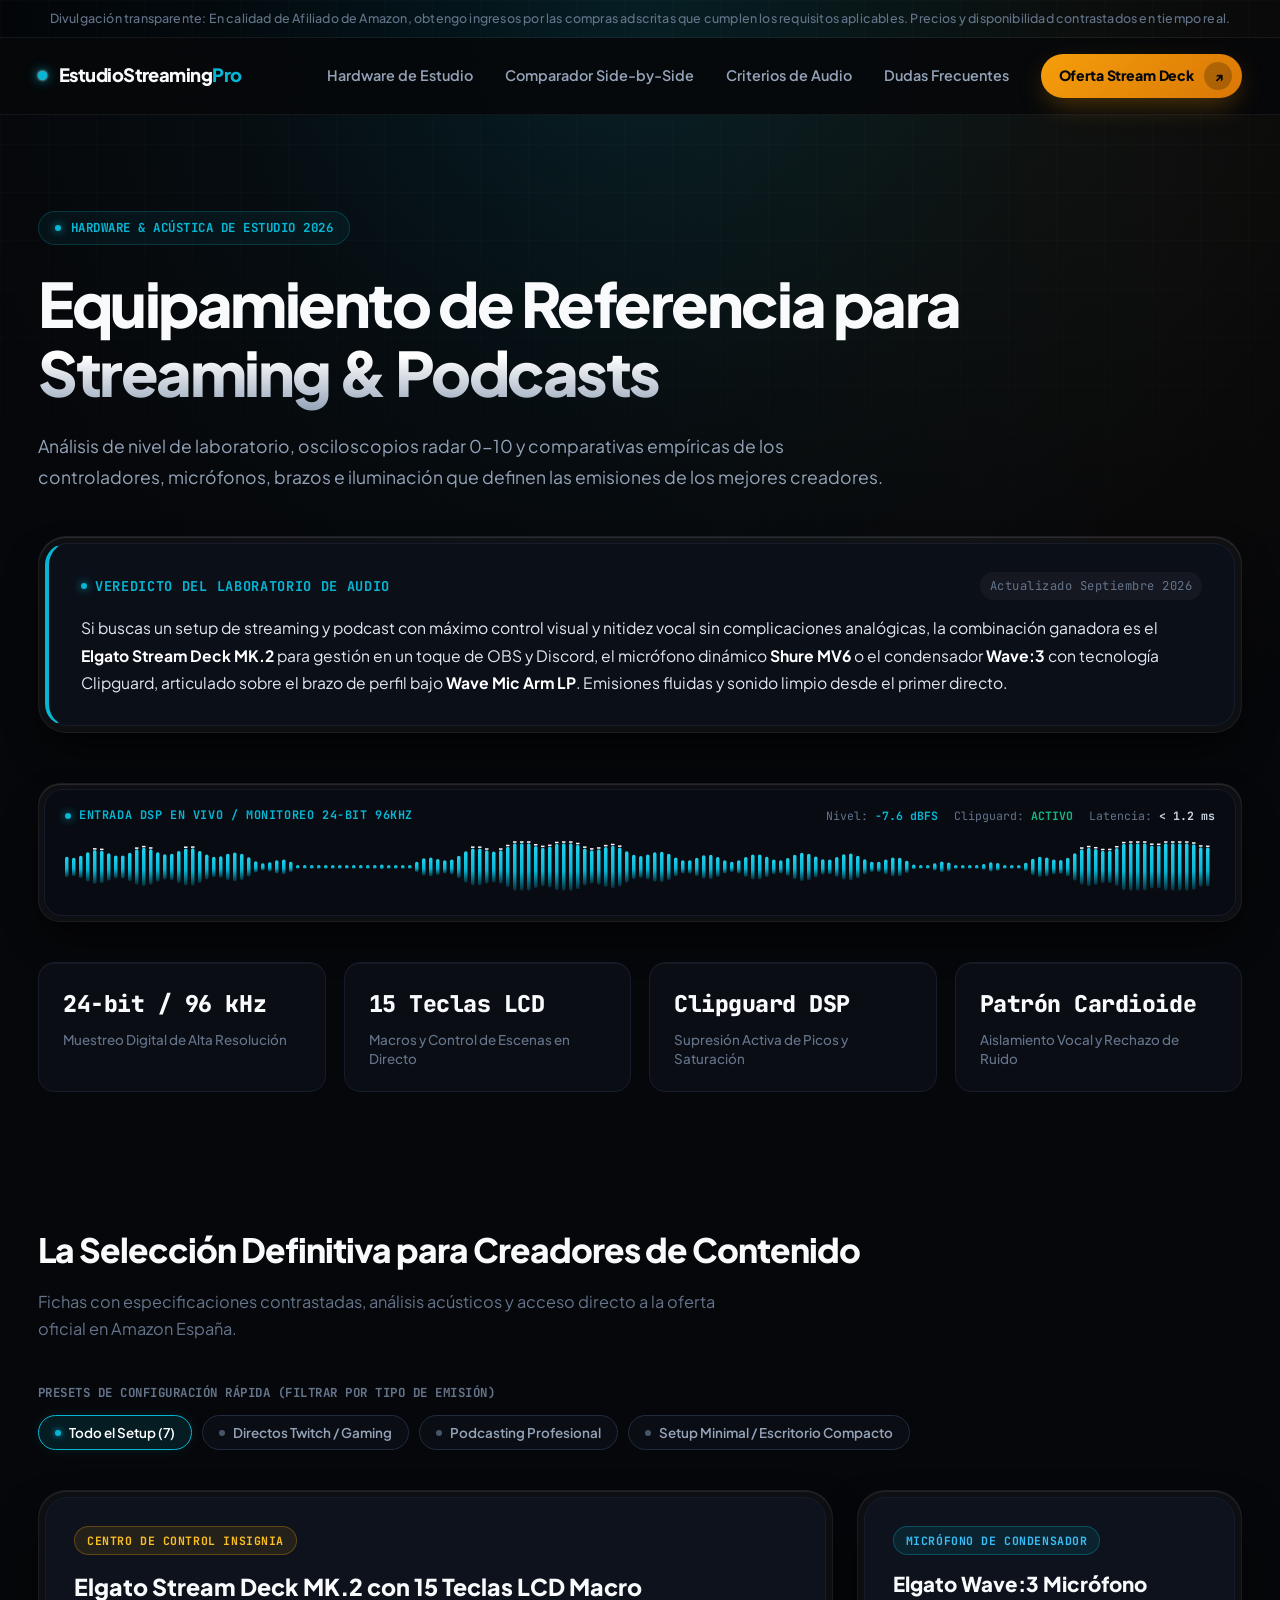
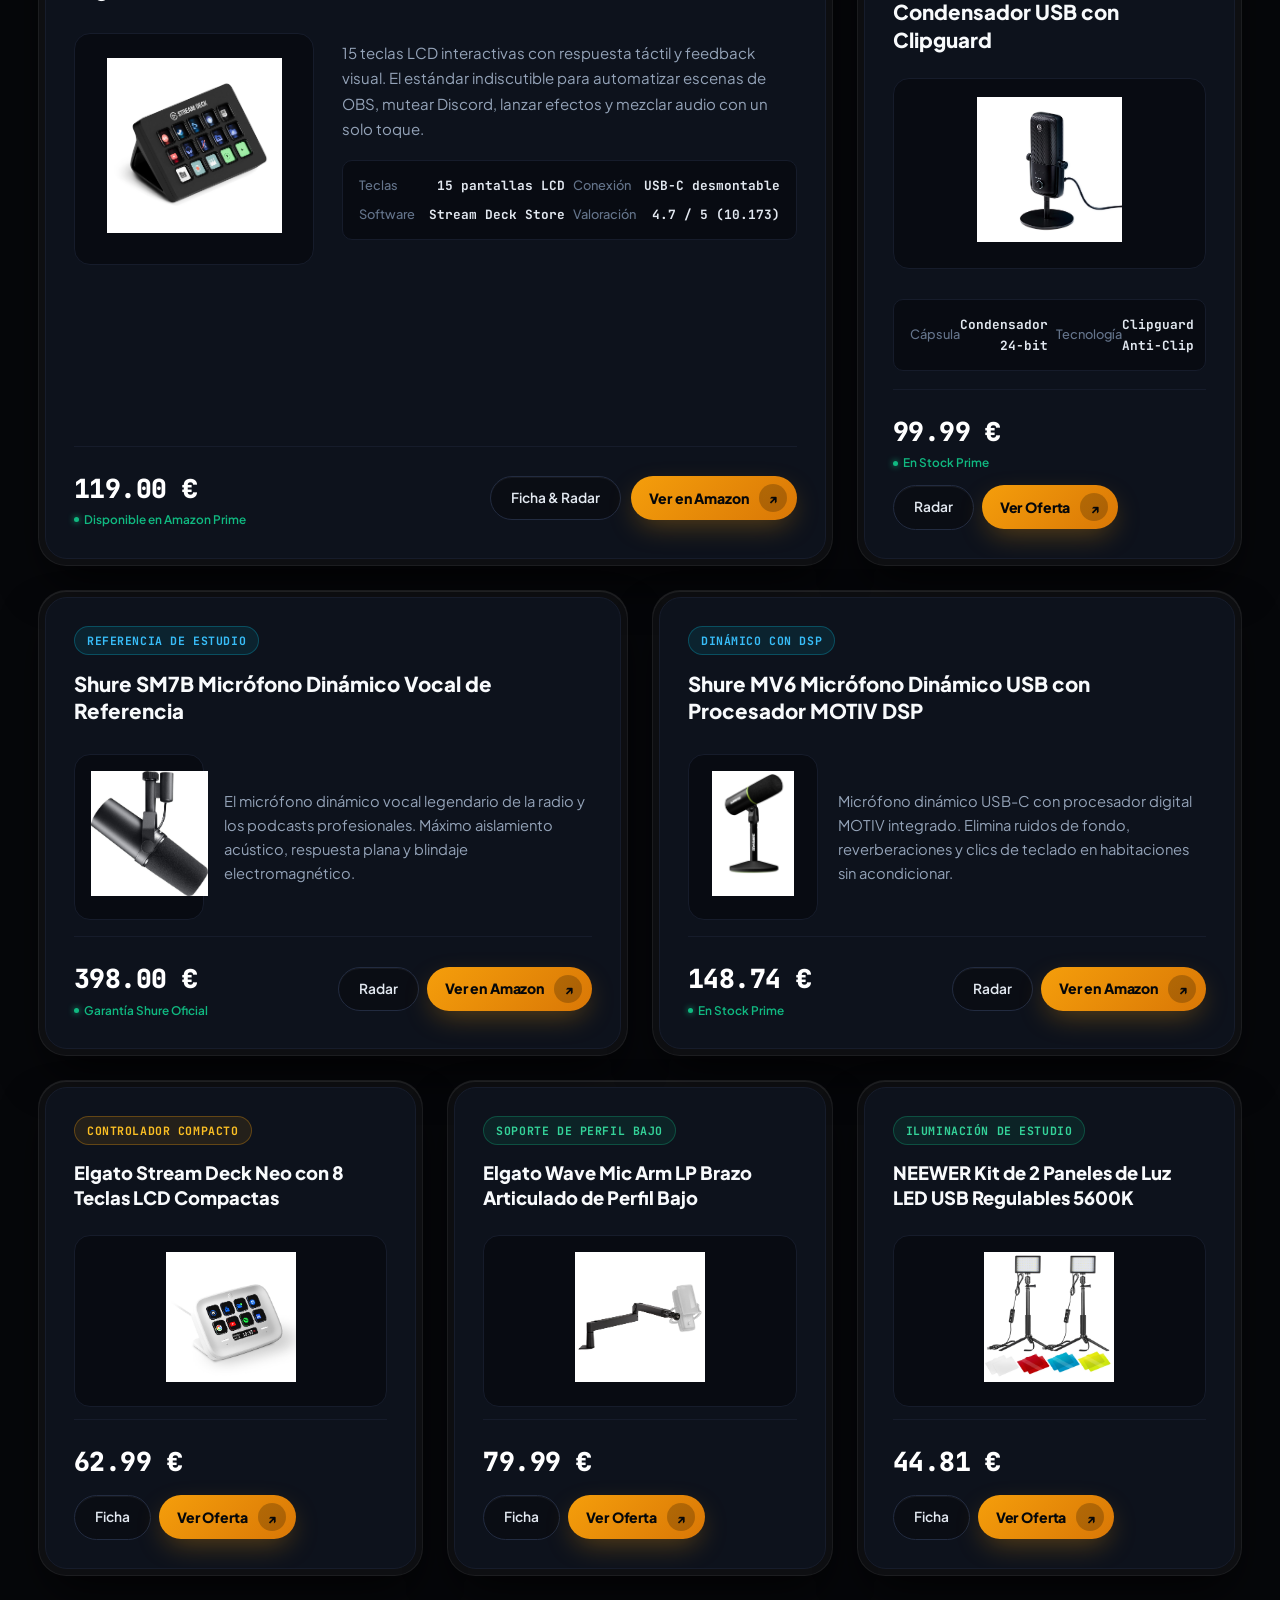
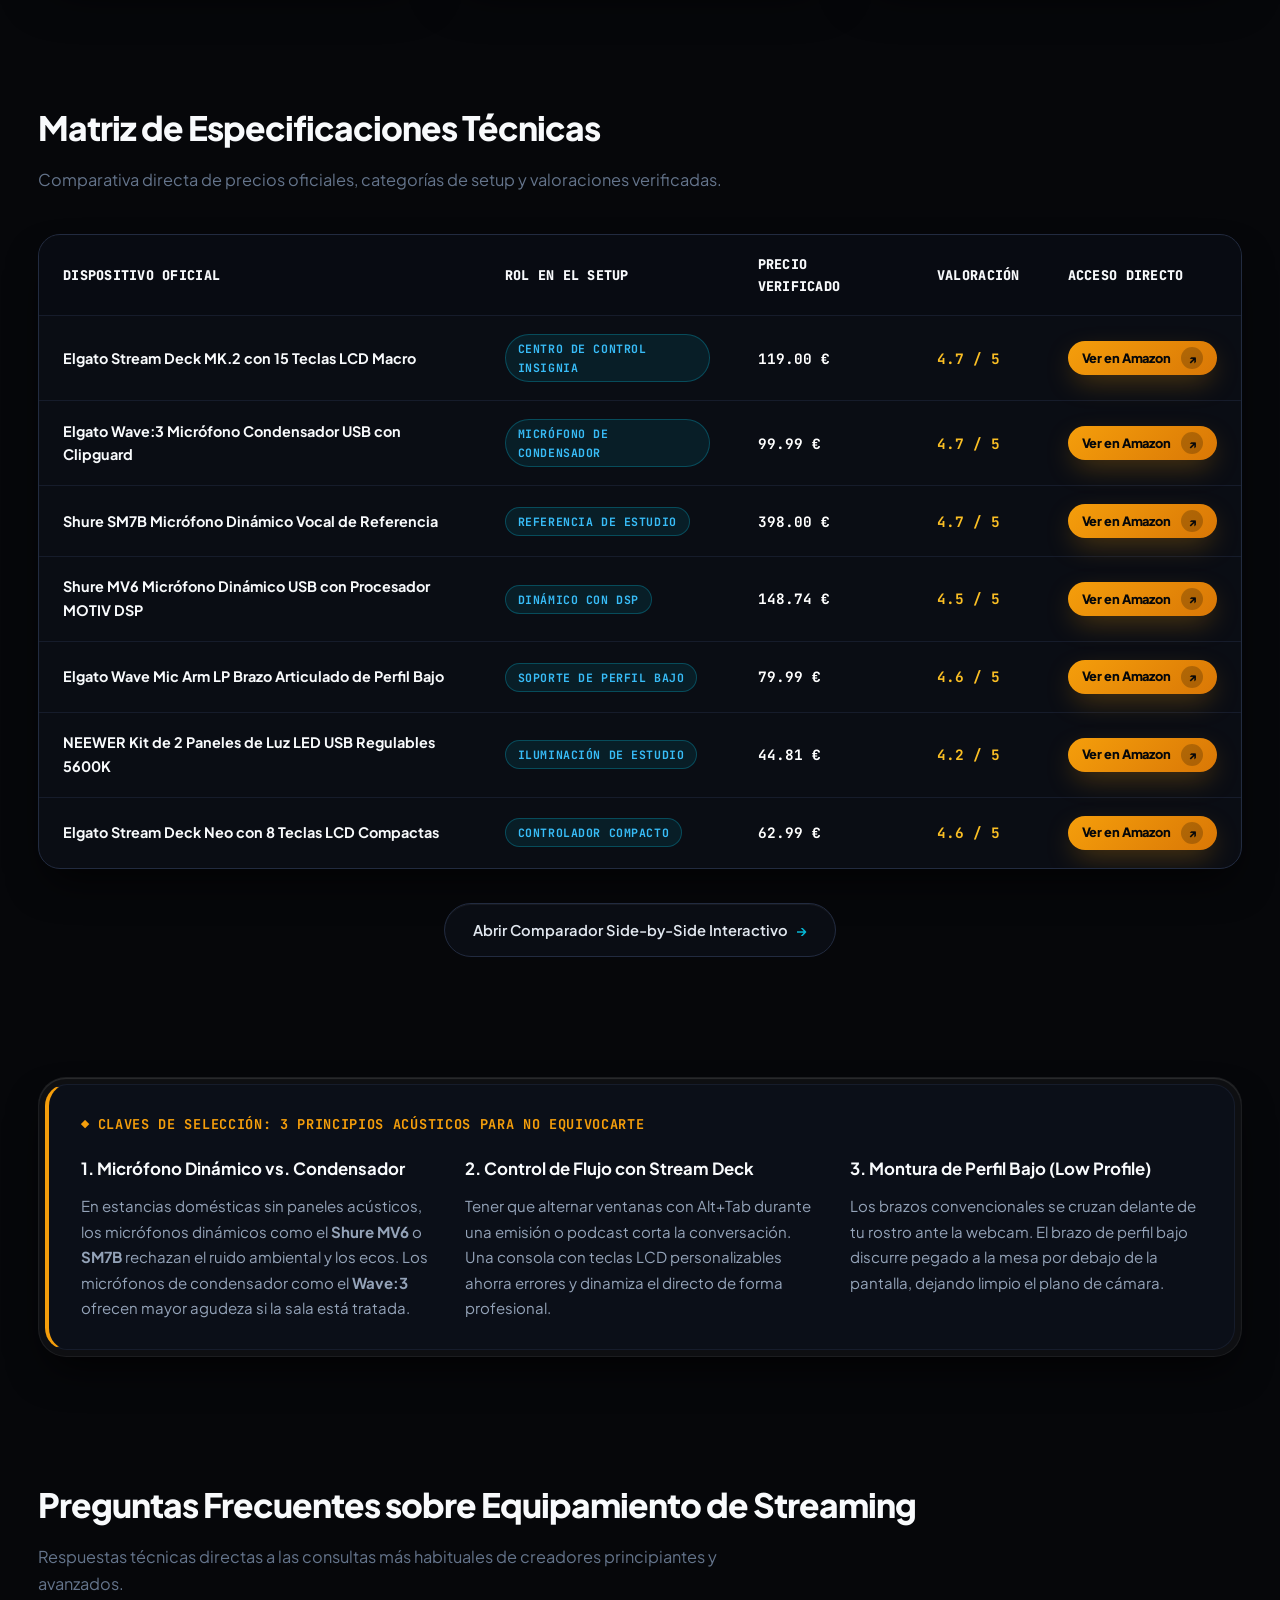
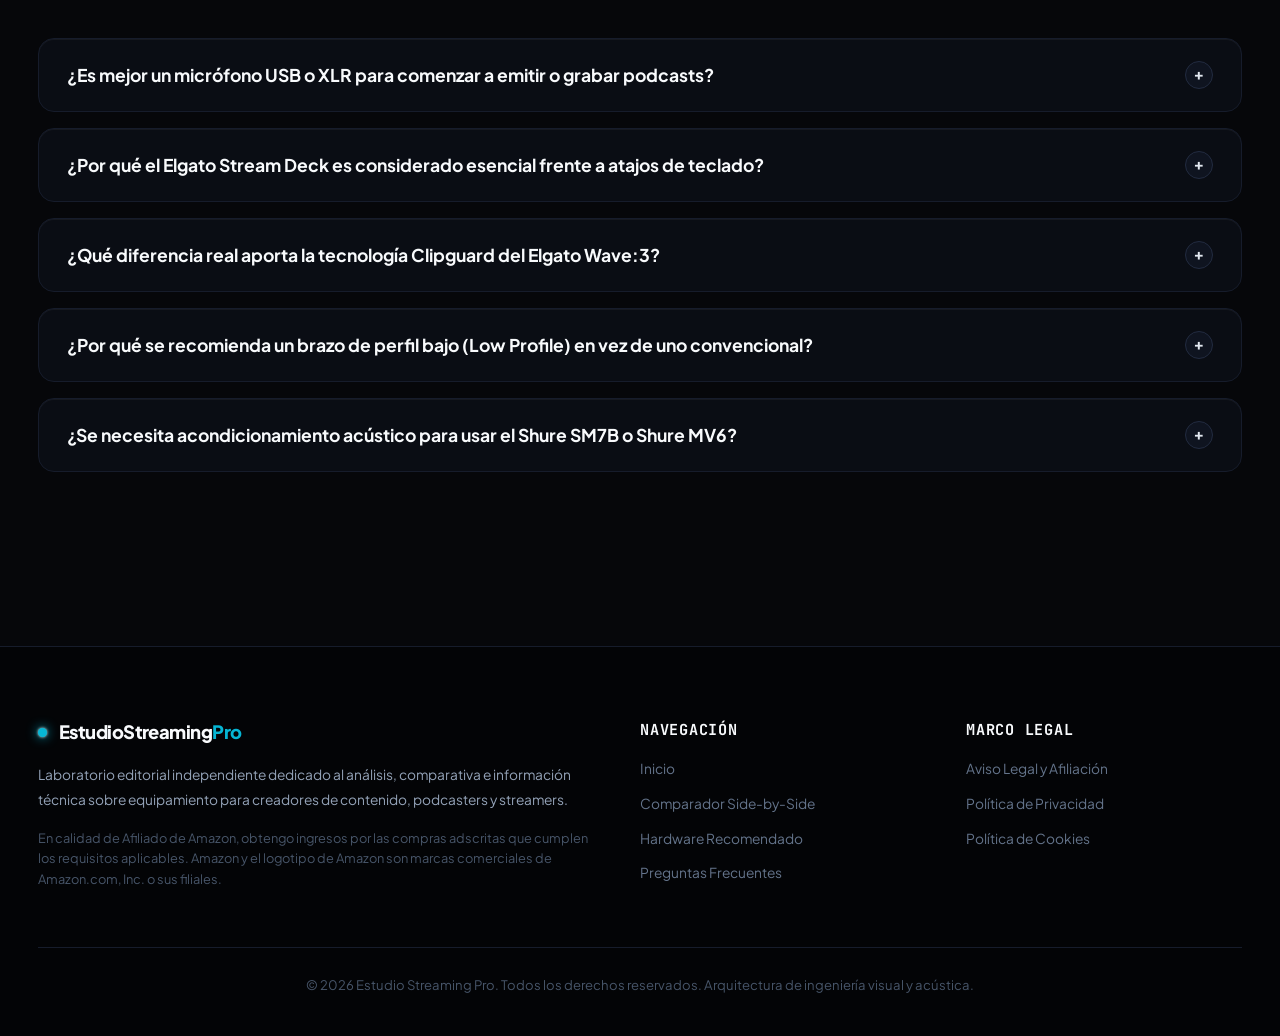
==== commit 318427ee: "feat(overhaul): transform full studio website with audio spectrum, interactive comparator and studio" ====
--- a/index.html
+++ b/index.html
@@ -116,6 +116,24 @@
           </div>
         </div>
 
+        <!-- Live Audio Spectrum Oscilloscope Bar -->
+        <div class="spectrum-bezel" aria-label="Osciloscopio de frecuencias de estudio">
+          <div class="spectrum-inner">
+            <div class="spectrum-topbar">
+              <div class="spectrum-label">
+                <span class="spectrum-led-live" aria-hidden="true"></span>
+                <span>Entrada DSP en Vivo / Monitoreo 24-bit 96kHz</span>
+              </div>
+              <div class="spectrum-telemetry">
+                <span>Nivel: <strong id="spectrum-live-db" style="color: var(--studio-cyan);">-12.4 dBFS</strong></span>
+                <span>Clipguard: <strong style="color: var(--studio-emerald);">ACTIVO</strong></span>
+                <span>Latencia: <strong style="color: #cbd5e1;">&lt; 1.2 ms</strong></span>
+              </div>
+            </div>
+            <canvas id="studio-spectrum-canvas" class="spectrum-canvas" width="1200" height="64"></canvas>
+          </div>
+        </div>
+
         <!-- Real Technical Specs Strip -->
         <div class="metrics-strip">
           <div class="metric-tile">
@@ -145,10 +163,33 @@
         <p class="section-desc">Fichas con especificaciones contrastadas, análisis acústicos y acceso directo a la oferta oficial en Amazon España.</p>
       </div>
 
+      <!-- Studio Presets Filter Toolbar -->
+      <div class="preset-section">
+        <div class="preset-title">Presets de Configuración Rápida (Filtrar por Tipo de Emisión)</div>
+        <div class="preset-pills" role="toolbar" aria-label="Filtros de preset de setup">
+          <button class="preset-pill active" data-preset="all">
+            <span class="preset-pill-dot" aria-hidden="true"></span>
+            <span>Todo el Setup (7)</span>
+          </button>
+          <button class="preset-pill" data-preset="twitch">
+            <span class="preset-pill-dot" aria-hidden="true"></span>
+            <span>Directos Twitch / Gaming</span>
+          </button>
+          <button class="preset-pill" data-preset="podcast">
+            <span class="preset-pill-dot" aria-hidden="true"></span>
+            <span>Podcasting Profesional</span>
+          </button>
+          <button class="preset-pill" data-preset="minimal">
+            <span class="preset-pill-dot" aria-hidden="true"></span>
+            <span>Setup Minimal / Escritorio Compacto</span>
+          </button>
+        </div>
+      </div>
+
       <div class="bento-showcase">
         
         <!-- Row 1: Flagship Deck (span 8) + Wave 3 (span 4) = 12 cols -->
-        <article class="bento-card-wrapper bento-span-8" id="card-elgato-stream-deck-mk2">
+        <article class="bento-card-wrapper bento-span-8" id="card-elgato-stream-deck-mk2" data-presets="twitch podcast minimal">
           <div class="bento-card-inner">
             <span class="hardware-badge badge-flagship">Centro de Control Insignia</span>
             <h3 class="card-title" style="font-size: 1.45rem;">
@@ -188,7 +229,7 @@
           </div>
         </article>
 
-        <article class="bento-card-wrapper bento-span-4" id="card-elgato-wave-3">
+        <article class="bento-card-wrapper bento-span-4" id="card-elgato-wave-3" data-presets="twitch minimal">
           <div class="bento-card-inner">
             <span class="hardware-badge badge-studio">Micrófono de Condensador</span>
             <h3 class="card-title">
@@ -218,7 +259,7 @@
         </article>
 
         <!-- Row 2: SM7B (span 6) + MV6 (span 6) = 12 cols -->
-        <article class="bento-card-wrapper bento-span-6" id="card-shure-sm7b">
+        <article class="bento-card-wrapper bento-span-6" id="card-shure-sm7b" data-presets="podcast">
           <div class="bento-card-inner">
             <span class="hardware-badge badge-studio">Referencia de Estudio</span>
             <h3 class="card-title"><a href="fichas/shure-sm7b.html">Shure SM7B Micrófono Dinámico Vocal de Referencia</a></h3>
@@ -246,7 +287,7 @@
           </div>
         </article>
 
-        <article class="bento-card-wrapper bento-span-6" id="card-shure-mv6">
+        <article class="bento-card-wrapper bento-span-6" id="card-shure-mv6" data-presets="twitch podcast minimal">
           <div class="bento-card-inner">
             <span class="hardware-badge badge-studio">Dinámico con DSP</span>
             <h3 class="card-title"><a href="fichas/shure-mv6.html">Shure MV6 Micrófono Dinámico USB con Procesador MOTIV DSP</a></h3>
@@ -275,7 +316,7 @@
         </article>
 
         <!-- Row 3: Neo (span 4) + Arm LP (span 4) + Neewer LED (span 4) = 12 cols -->
-        <article class="bento-card-wrapper bento-span-4" id="card-elgato-stream-deck-neo">
+        <article class="bento-card-wrapper bento-span-4" id="card-elgato-stream-deck-neo" data-presets="minimal">
           <div class="bento-card-inner">
             <span class="hardware-badge badge-flagship">Controlador Compacto</span>
             <h3 class="card-title" style="font-size: 1.15rem;"><a href="fichas/elgato-stream-deck-neo.html">Elgato Stream Deck Neo con 8 Teclas LCD Compactas</a></h3>
@@ -295,7 +336,7 @@
           </div>
         </article>
 
-        <article class="bento-card-wrapper bento-span-4" id="card-elgato-wave-mic-arm-lp">
+        <article class="bento-card-wrapper bento-span-4" id="card-elgato-wave-mic-arm-lp" data-presets="twitch podcast minimal">
           <div class="bento-card-inner">
             <span class="hardware-badge badge-support">Soporte de Perfil Bajo</span>
             <h3 class="card-title" style="font-size: 1.15rem;"><a href="fichas/elgato-wave-mic-arm-lp.html">Elgato Wave Mic Arm LP Brazo Articulado de Perfil Bajo</a></h3>
@@ -315,7 +356,7 @@
           </div>
         </article>
 
-        <article class="bento-card-wrapper bento-span-4" id="card-neewer-kit-2-paneles-led-usb">
+        <article class="bento-card-wrapper bento-span-4" id="card-neewer-kit-2-paneles-led-usb" data-presets="twitch podcast">
           <div class="bento-card-inner">
             <span class="hardware-badge badge-support">Iluminación de Estudio</span>
             <h3 class="card-title" style="font-size: 1.15rem;"><a href="fichas/neewer-kit-2-paneles-led-usb.html">NEEWER Kit de 2 Paneles de Luz LED USB Regulables 5600K</a></h3>
--- a/assets/css/styles.css
+++ b/assets/css/styles.css
@@ -982,6 +982,300 @@
   color: var(--studio-cyan);
 }
 
+/* ================= LIVE SPECTRUM OSCILLOSCOPE ================= */
+.spectrum-bezel {
+  background: var(--bg-bezel-outer);
+  border: 1px solid var(--border-subtle);
+  border-radius: var(--radius-lg);
+  padding: 5px;
+  margin-bottom: 40px;
+  box-shadow: var(--shadow-hardware);
+}
+
+.spectrum-inner {
+  background: #080b12;
+  border: 1px solid var(--border-dim);
+  border-radius: calc(var(--radius-lg) - 4px);
+  padding: 16px 20px;
+  display: flex;
+  flex-direction: column;
+  gap: 10px;
+}
+
+.spectrum-topbar {
+  display: flex;
+  align-items: center;
+  justify-content: space-between;
+  flex-wrap: wrap;
+  gap: 10px;
+}
+
+.spectrum-label {
+  display: flex;
+  align-items: center;
+  gap: 8px;
+  font-family: var(--font-mono);
+  font-size: 0.74rem;
+  font-weight: 700;
+  color: var(--studio-cyan);
+  text-transform: uppercase;
+  letter-spacing: 0.05em;
+}
+
+.spectrum-led-live {
+  width: 6px;
+  height: 6px;
+  background: var(--studio-cyan);
+  border-radius: 50%;
+  box-shadow: 0 0 8px var(--studio-cyan);
+  animation: pulseLed 1.8s infinite ease-in-out;
+}
+
+@keyframes pulseLed {
+  0%, 100% { opacity: 1; transform: scale(1); }
+  50% { opacity: 0.4; transform: scale(0.85); }
+}
+
+.spectrum-telemetry {
+  font-family: var(--font-mono);
+  font-size: 0.72rem;
+  color: var(--text-muted);
+  display: flex;
+  gap: 16px;
+  font-variant-numeric: tabular-nums;
+}
+
+.spectrum-canvas {
+  width: 100%;
+  height: 64px;
+  display: block;
+}
+
+/* ================= PRESET SWITCHER ================= */
+.preset-section {
+  margin-bottom: 40px;
+}
+
+.preset-title {
+  font-family: var(--font-mono);
+  font-size: 0.78rem;
+  font-weight: 700;
+  text-transform: uppercase;
+  letter-spacing: 0.04em;
+  color: var(--text-muted);
+  margin-bottom: 12px;
+}
+
+.preset-pills {
+  display: flex;
+  gap: 10px;
+  flex-wrap: wrap;
+}
+
+.preset-pill {
+  background: var(--bg-surface);
+  border: 1px solid var(--border-mid);
+  color: var(--text-body);
+  font-family: var(--font-display);
+  font-weight: 600;
+  font-size: 0.84rem;
+  padding: 8px 16px;
+  border-radius: var(--radius-pill);
+  cursor: pointer;
+  transition: all 0.2s var(--ease-tactile);
+  display: inline-flex;
+  align-items: center;
+  gap: 8px;
+}
+
+.preset-pill:hover {
+  border-color: var(--studio-cyan);
+  color: #fff;
+  background: rgba(6, 182, 212, 0.05);
+}
+
+.preset-pill.active {
+  background: rgba(6, 182, 212, 0.12);
+  border-color: var(--studio-cyan);
+  color: #fff;
+  box-shadow: 0 0 16px -4px var(--studio-cyan-glow);
+}
+
+.preset-pill-dot {
+  width: 6px;
+  height: 6px;
+  border-radius: 50%;
+  background: var(--text-dim);
+}
+
+.preset-pill.active .preset-pill-dot {
+  background: var(--studio-cyan);
+  box-shadow: 0 0 6px var(--studio-cyan);
+}
+
+/* Bento Card Highlight on Preset Filter */
+.bento-card-wrapper.highlight-preset {
+  border-color: var(--studio-cyan) !important;
+  box-shadow: 0 0 28px -4px var(--studio-cyan-glow), var(--shadow-bezel) !important;
+  transform: translateY(-2px);
+}
+
+/* ================= FICHA DE PRODUCTO INDIVIDUAL ================= */
+.ficha-hero-grid {
+  display: grid;
+  grid-template-columns: 1fr 1.2fr;
+  gap: 40px;
+  margin-bottom: 60px;
+}
+
+.ficha-img-stage {
+  background: var(--bg-card-nested);
+  border: 1px solid var(--border-dim);
+  border-radius: var(--radius-lg);
+  padding: 36px;
+  text-align: center;
+  display: flex;
+  align-items: center;
+  justify-content: center;
+  min-height: 320px;
+  margin-bottom: 24px;
+}
+
+.ficha-img-stage img {
+  max-width: 100%;
+  max-height: 260px;
+  object-fit: contain;
+  transition: transform 0.3s var(--ease-tactile);
+}
+
+.ficha-img-stage:hover img {
+  transform: scale(1.05);
+}
+
+.ficha-specs-card {
+  background: var(--bg-surface);
+  border: 1px solid var(--border-dim);
+  border-radius: var(--radius-md);
+  padding: 24px;
+  box-shadow: var(--rim-light-subtle);
+}
+
+.ficha-specs-table {
+  width: 100%;
+  border-collapse: collapse;
+  font-size: 0.88rem;
+}
+
+.ficha-specs-table td {
+  padding: 12px 0;
+  border-bottom: 1px solid var(--border-dim);
+}
+
+.ficha-specs-table tr:last-child td {
+  border-bottom: none;
+}
+
+.ficha-spec-key {
+  color: var(--text-muted);
+  font-weight: 500;
+}
+
+.ficha-spec-val {
+  color: var(--text-headline);
+  font-weight: 700;
+  text-align: right;
+  font-family: var(--font-mono);
+  font-variant-numeric: tabular-nums;
+}
+
+/* Ficha Verdict Pros & Cons */
+.verdict-grid {
+  display: grid;
+  grid-template-columns: 1fr 1fr;
+  gap: 20px;
+  margin: 30px 0;
+}
+
+.pro-box {
+  background: rgba(16, 185, 129, 0.04);
+  border: 1px solid rgba(16, 185, 129, 0.2);
+  border-radius: var(--radius-md);
+  padding: 20px;
+}
+
+.contra-box {
+  background: rgba(245, 158, 11, 0.04);
+  border: 1px solid rgba(245, 158, 11, 0.2);
+  border-radius: var(--radius-md);
+  padding: 20px;
+}
+
+.verdict-header-pro {
+  font-family: var(--font-mono);
+  font-size: 0.78rem;
+  font-weight: 800;
+  color: var(--studio-emerald);
+  text-transform: uppercase;
+  letter-spacing: 0.05em;
+  margin-bottom: 12px;
+  display: flex;
+  align-items: center;
+  gap: 6px;
+}
+
+.verdict-header-contra {
+  font-family: var(--font-mono);
+  font-size: 0.78rem;
+  font-weight: 800;
+  color: #fbbf24;
+  text-transform: uppercase;
+  letter-spacing: 0.05em;
+  margin-bottom: 12px;
+  display: flex;
+  align-items: center;
+  gap: 6px;
+}
+
+.verdict-list {
+  list-style: none;
+  font-size: 0.88rem;
+  color: var(--text-body);
+  line-height: 1.6;
+}
+
+.verdict-list li {
+  margin-bottom: 10px;
+  position: relative;
+  padding-left: 18px;
+}
+
+.pro-box .verdict-list li::before {
+  content: "✓";
+  position: absolute;
+  left: 0;
+  color: var(--studio-emerald);
+  font-weight: 800;
+}
+
+.contra-box .verdict-list li::before {
+  content: "—";
+  position: absolute;
+  left: 0;
+  color: #fbbf24;
+  font-weight: 800;
+}
+
+/* Radar Display Stage */
+.radar-display-stage {
+  background: #090c14;
+  border: 1px solid var(--border-dim);
+  border-radius: var(--radius-lg);
+  padding: 24px;
+  margin-top: 30px;
+  text-align: center;
+  box-shadow: var(--shadow-hardware);
+}
+
 /* ================= RESPONSIVE ADAPTATIONS ================= */
 @media (max-width: 1024px) {
   .bento-span-8, .bento-span-6, .bento-span-4 {
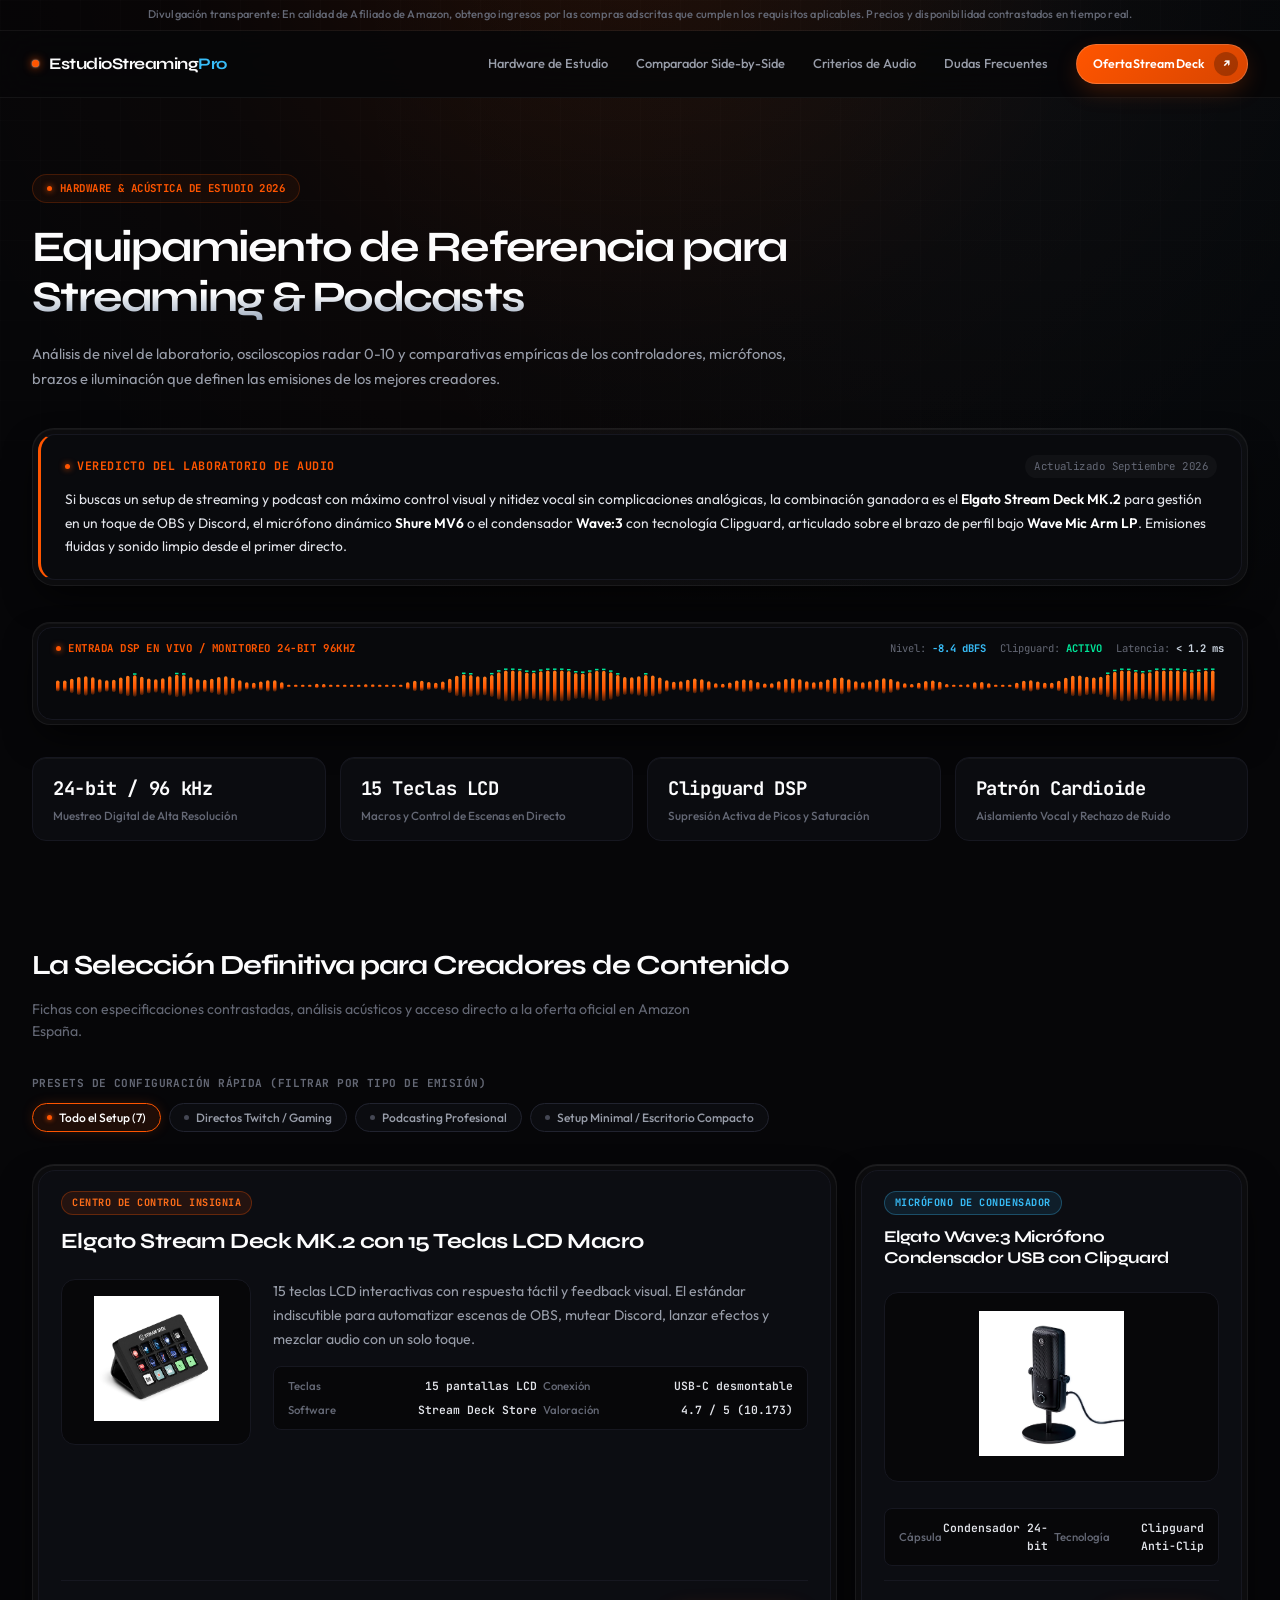
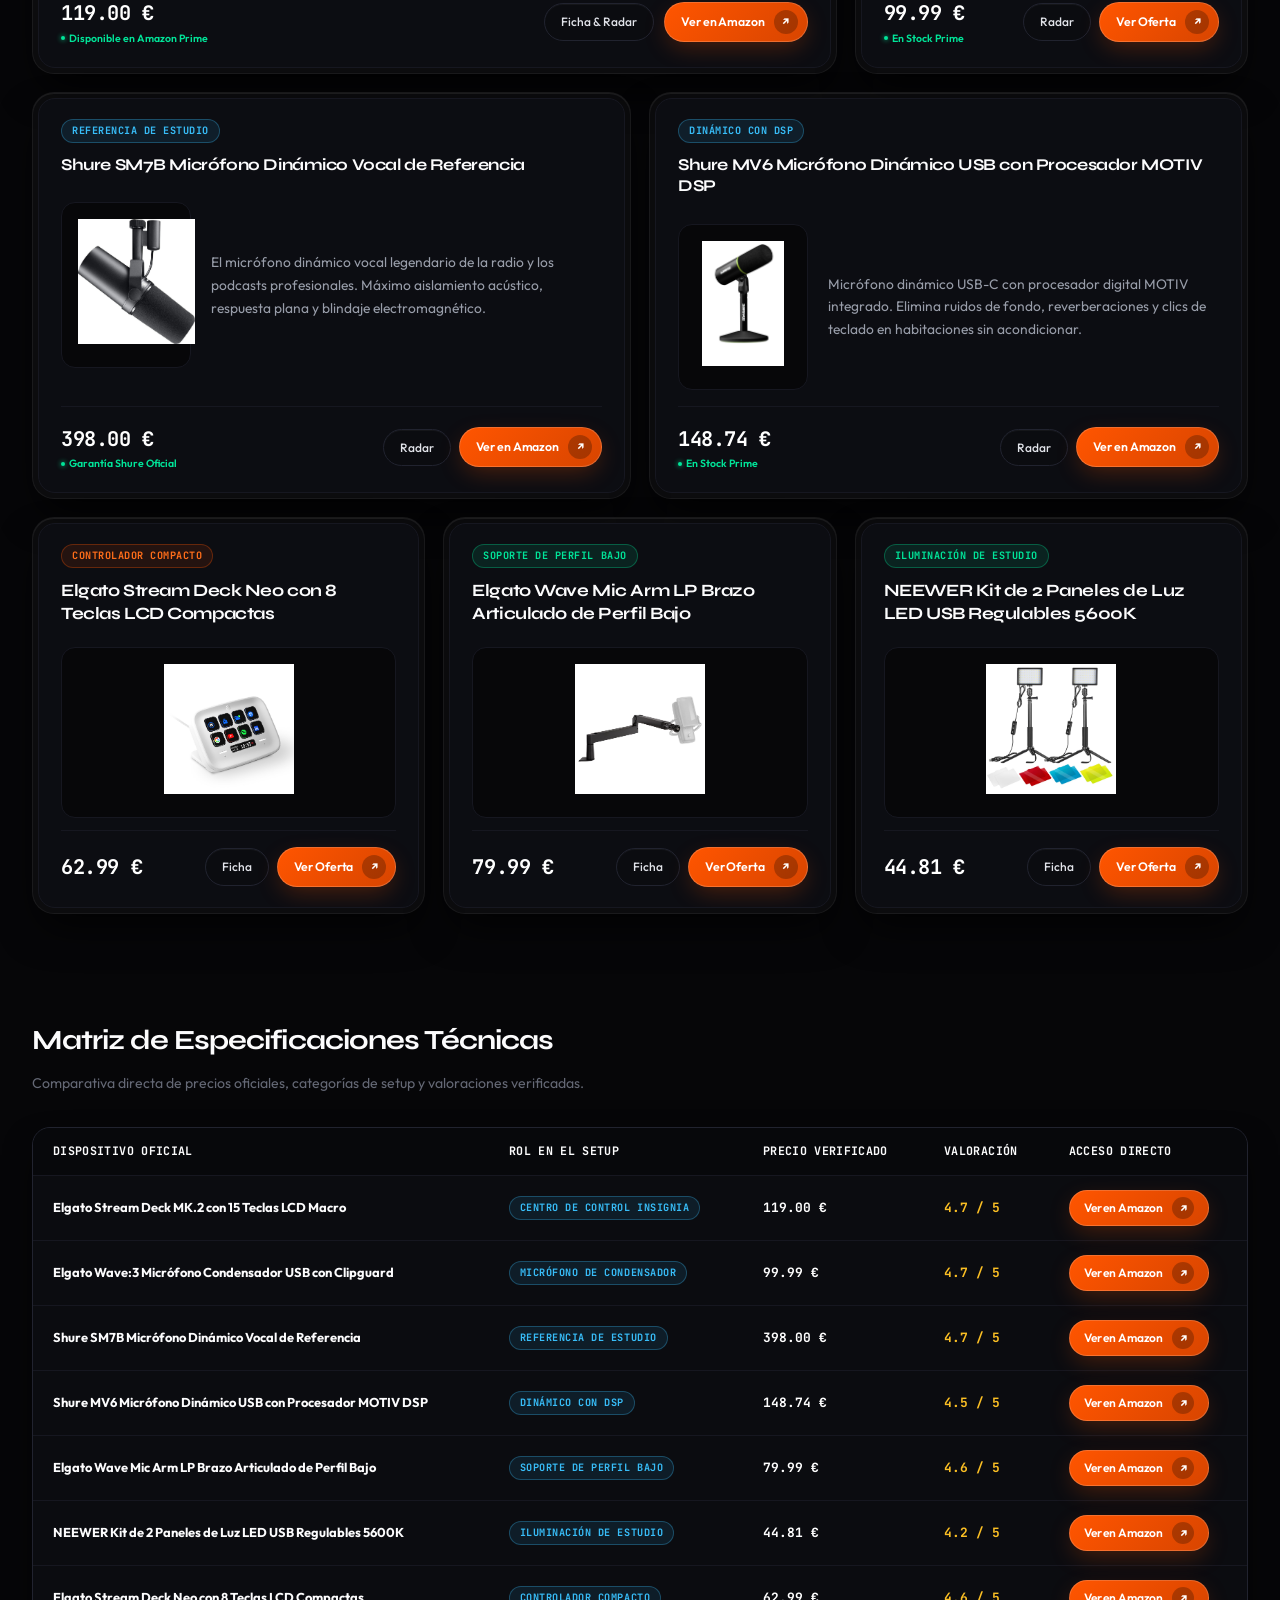
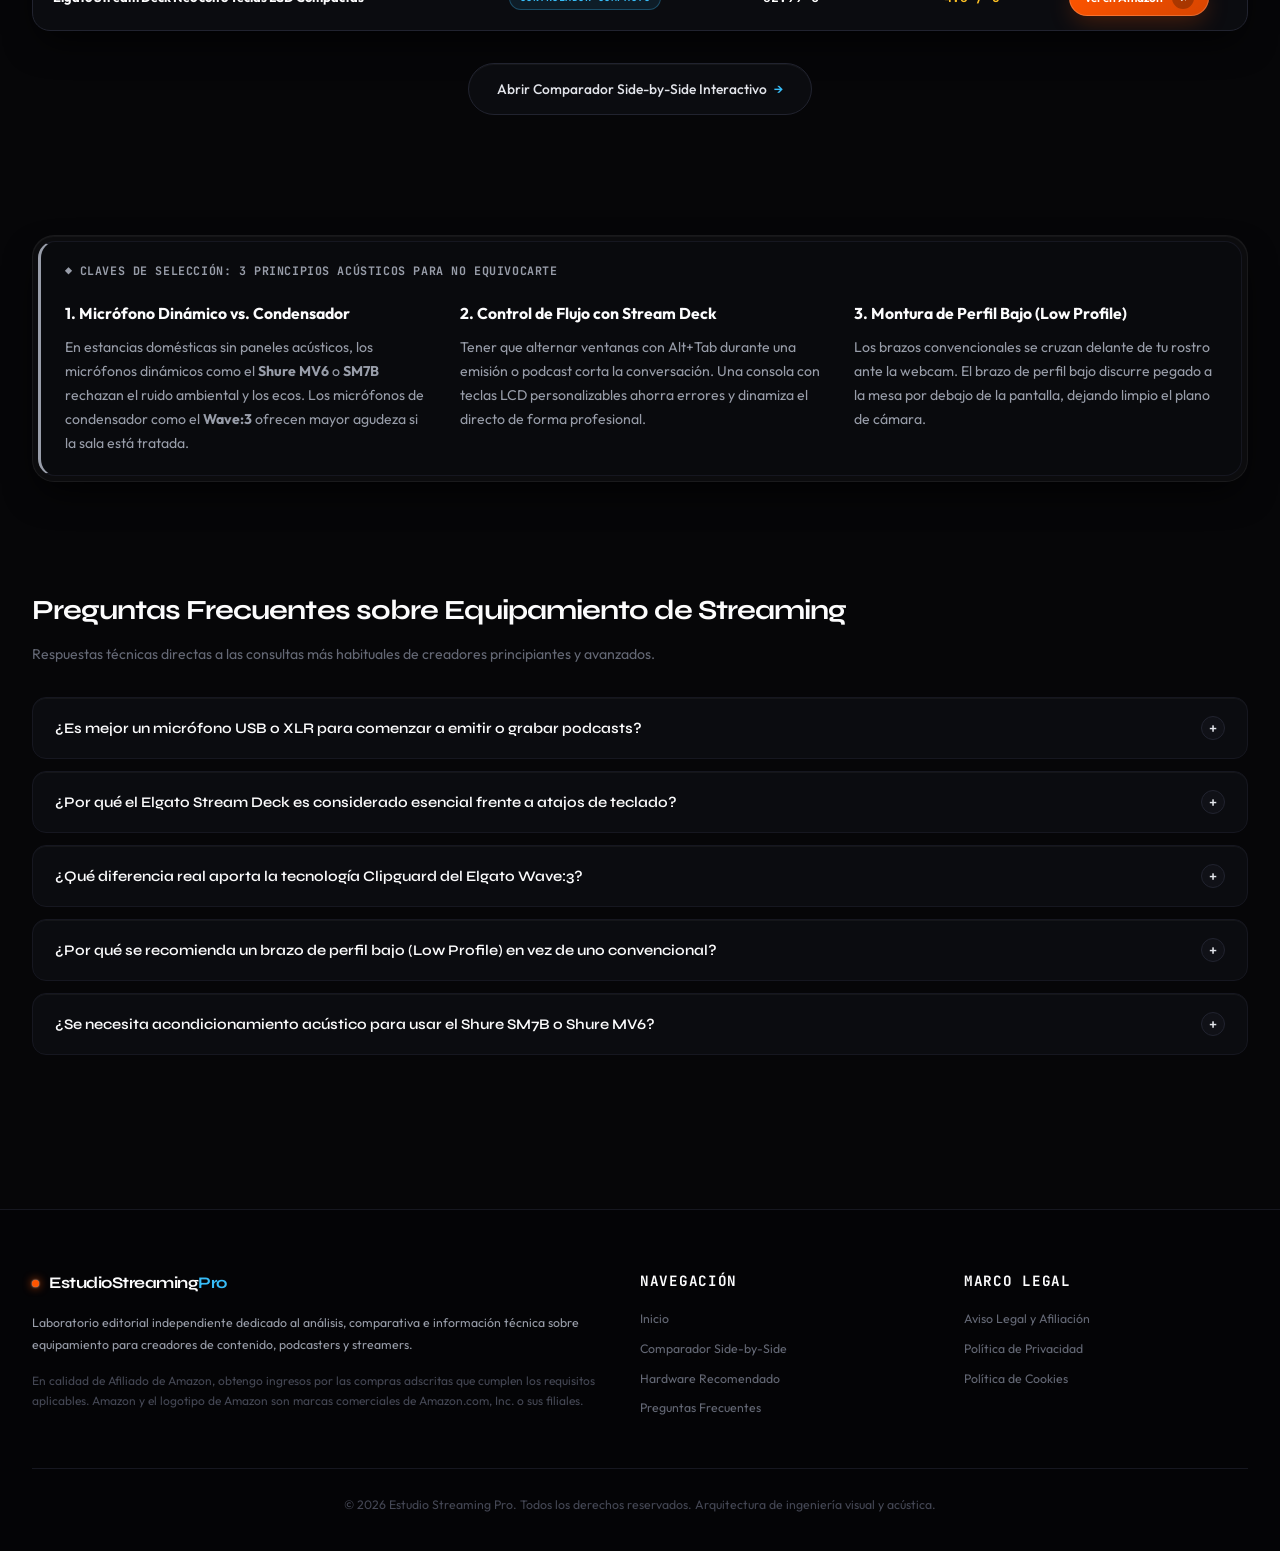
==== commit 4252e4b0: "feat(taste): apply Syne & Outfit typography, velvet obsidian & signal amber palette, and calibrated " ====
--- a/index.html
+++ b/index.html
@@ -5,10 +5,10 @@
   <meta name="viewport" content="width=device-width, initial-scale=1.0">
   <title>Estudio Streaming & Podcast Pro: Hardware de Alta Fidelidad 2026</title>
   <meta name="description" content="Laboratorio de pruebas de hardware para streaming y podcasting: controladores Stream Deck, micrófonos USB y XLR con DSP y brazos de perfil bajo para emisiones profesionales.">
-  <link rel="stylesheet" href="assets/css/styles.css?v=taste_agency_2026">
+  <link rel="stylesheet" href="assets/css/styles.css?v=taste_agency_v3_syne">
   <link rel="preconnect" href="https://fonts.googleapis.com">
   <link rel="preconnect" href="https://fonts.gstatic.com" crossorigin>
-  <link href="https://fonts.googleapis.com/css2?family=JetBrains+Mono:wght@500;600;700;800&family=Plus+Jakarta+Sans:wght@400;600;700;800&display=swap" rel="stylesheet">
+  <link href="https://fonts.googleapis.com/css2?family=JetBrains+Mono:wght@500;600;700;800&family=Outfit:wght@300;400;500;600;700&family=Syne:wght@600;700;800&display=swap" rel="stylesheet">
   
   <script type="application/ld+json">
   {
--- a/assets/css/styles.css
+++ b/assets/css/styles.css
@@ -1,73 +1,74 @@
 /* 
  * ==============================================================================
- * ESTUDIO STREAMING & PODCAST PRO — DESIGN SYSTEM (HIGH-END AGENCY TIER $150K)
- * Architecture: Double-Bezel (Doppelrand), Tactical Micro-Haptics, Obsidian Console
- * Fully WCAG 2.1 AA Accessible, Mobile Ergonomics & Zero-Slop Execution
+ * ESTUDIO STREAMING & PODCAST PRO — HIGH-END AGENCY DESIGN SYSTEM ($150K TIER)
+ * Aesthetic Archetype: Pure Velvet Obsidian Console + Broadcast Signal Amber
+ * Typography: Syne (Architectural Display) + Outfit (Engineered Body) + JetBrains Mono
+ * Doppelrand Nested Bezel, Micro-Haptics, Perfect Scaled Densities, WCAG 2.1 AA
  * ==============================================================================
  */
 
 :root {
-  /* Obsidian Studio Canvas */
-  --bg-canvas: #06070a;
-  --bg-surface: #0a0d14;
-  --bg-surface-elevated: #0f1420;
-  --bg-bezel-outer: rgba(255, 255, 255, 0.035);
-  --bg-bezel-inner: #0b0f18;
-  --bg-card: #0d121c;
-  --bg-card-hover: #121826;
-  --bg-card-nested: #080b12;
-
-  /* Borders & Dividers */
-  --border-subtle: rgba(255, 255, 255, 0.06);
-  --border-dim: #161c2b;
-  --border-mid: #222b40;
-  --border-bright: #364466;
-  --border-focus: #06b6d4;
-
-  /* Typography Scale */
-  --text-headline: #f8fafc;
-  --text-primary: #e2e8f0;
-  --text-body: #94a3b8;
-  --text-muted: #64748b;
-  --text-dim: #475569;
-
-  /* Calibrated Studio Accents */
-  --studio-cyan: #06b6d4;
-  --studio-cyan-hover: #22d3ee;
-  --studio-cyan-glow: rgba(6, 182, 212, 0.22);
-  --studio-amber: #f59e0b;
-  --studio-amber-hover: #fbbf24;
-  --studio-amber-glow: rgba(245, 158, 11, 0.35);
-  --studio-emerald: #10b981;
-  --studio-emerald-glow: rgba(16, 185, 129, 0.25);
-
-  /* Fonts */
-  --font-display: "Plus Jakarta Sans", -apple-system, BlinkMacSystemFont, "Segoe UI", Roboto, sans-serif;
+  /* Pure Velvet Carbon / Hardware Obsidian Canvas */
+  --bg-canvas: #060608;
+  --bg-surface: #0b0c10;
+  --bg-surface-elevated: #101117;
+  --bg-bezel-outer: rgba(255, 255, 255, 0.028);
+  --bg-bezel-inner: #090a0d;
+  --bg-card: #0c0d12;
+  --bg-card-hover: #121319;
+  --bg-card-nested: #070709;
+
+  /* Calibrated Titanium Borders & Dividers */
+  --border-subtle: rgba(255, 255, 255, 0.055);
+  --border-dim: #161720;
+  --border-mid: #21232f;
+  --border-bright: #34374a;
+  --border-focus: #ff5500;
+
+  /* High-Contrast Studio Typography Scale */
+  --text-headline: #fcfcfd;
+  --text-primary: #e2e4ea;
+  --text-body: #989da9;
+  --text-muted: #646875;
+  --text-dim: #444754;
+
+  /* Iconic Hardware Accents (Broadcast Tally Amber + Phosphor + Quartz) */
+  --studio-signal: #ff5500;
+  --studio-signal-hover: #ff6e1a;
+  --studio-signal-glow: rgba(255, 85, 0, 0.28);
+  --studio-cyan: #38bdf8;
+  --studio-cyan-glow: rgba(56, 189, 248, 0.22);
+  --studio-emerald: #00e599;
+  --studio-emerald-glow: rgba(0, 229, 153, 0.25);
+
+  /* Elite Font Pairings */
+  --font-display: "Syne", sans-serif;
+  --font-body: "Outfit", -apple-system, BlinkMacSystemFont, "Segoe UI", Roboto, sans-serif;
   --font-mono: "JetBrains Mono", "SF Mono", Consolas, monospace;
 
-  /* Engineered Radii */
-  --radius-xs: 6px;
-  --radius-sm: 10px;
-  --radius-md: 16px;
-  --radius-lg: 22px;
-  --radius-bezel-outer: 28px;
-  --radius-bezel-inner: calc(28px - 6px);
+  /* Concentric Doppelrand Radii */
+  --radius-xs: 5px;
+  --radius-sm: 8px;
+  --radius-md: 14px;
+  --radius-lg: 18px;
+  --radius-bezel-outer: 22px;
+  --radius-bezel-inner: calc(22px - 5px);
   --radius-pill: 9999px;
 
-  /* Haptic Lighting & Shadows */
-  --rim-light: inset 0 1px 1px rgba(255, 255, 255, 0.12);
-  --rim-light-subtle: inset 0 1px 0 rgba(255, 255, 255, 0.05);
-  --shadow-hardware: 0 20px 40px -12px rgba(0, 0, 0, 0.8), var(--rim-light);
-  --shadow-bezel: 0 24px 48px -12px rgba(0, 0, 0, 0.75), inset 0 1px 0 rgba(255, 255, 255, 0.08);
-  --shadow-hover: 0 28px 56px -12px rgba(6, 182, 212, 0.18), 0 0 0 1px rgba(6, 182, 212, 0.5), var(--rim-light);
-  --shadow-cta: 0 10px 28px -6px var(--studio-amber-glow);
-
-  /* Physics Transitions */
+  /* Haptic Edge Lighting & Physical Shadows */
+  --rim-light: inset 0 1px 1px rgba(255, 255, 255, 0.1);
+  --rim-light-subtle: inset 0 1px 0 rgba(255, 255, 255, 0.04);
+  --shadow-hardware: 0 16px 36px -10px rgba(0, 0, 0, 0.85), var(--rim-light-subtle);
+  --shadow-bezel: 0 20px 42px -10px rgba(0, 0, 0, 0.8), inset 0 1px 0 rgba(255, 255, 255, 0.07);
+  --shadow-hover: 0 24px 48px -10px rgba(255, 85, 0, 0.16), 0 0 0 1px rgba(255, 85, 0, 0.45), var(--rim-light);
+  --shadow-cta: 0 8px 24px -4px var(--studio-signal-glow);
+
+  /* Mass & Spring Physics Transitions */
   --ease-tactile: cubic-bezier(0.16, 1, 0.3, 1);
-  --duration-tactile: 0.28s;
-}
-
-/* ================= RESET & ACCESSIBILITY BASELINE ================= */
+  --duration-tactile: 0.26s;
+}
+
+/* ================= RESET & RESCALED BASELINE ================= */
 *, *::before, *::after {
   box-sizing: border-box;
   margin: 0;
@@ -75,10 +76,12 @@
 }
 
 html {
-  font-family: var(--font-display);
+  /* De-zoomed precise spatial scale */
+  font-size: 15px;
+  font-family: var(--font-body);
   background-color: var(--bg-canvas);
   color: var(--text-body);
-  line-height: 1.65;
+  line-height: 1.6;
   scroll-behavior: smooth;
   -webkit-font-smoothing: antialiased;
   -moz-osx-font-smoothing: grayscale;
@@ -93,10 +96,10 @@
   background-color: var(--bg-canvas);
 }
 
-/* Accessible Focus States */
+/* Accessible Focus Ring */
 :focus-visible {
   outline: none !important;
-  box-shadow: 0 0 0 2px var(--bg-canvas), 0 0 0 4px var(--border-focus) !important;
+  box-shadow: 0 0 0 2px var(--bg-canvas), 0 0 0 4px var(--studio-signal) !important;
   border-radius: var(--radius-xs);
 }
 
@@ -110,7 +113,7 @@
   }
 }
 
-/* ================= BACKGROUND ATMOSPHERE ================= */
+/* ================= AMBIENT STUDIO LIGHTING ================= */
 .ambient-glow {
   position: absolute;
   top: 0;
@@ -118,10 +121,10 @@
   transform: translateX(-50%);
   width: 100%;
   max-width: 1440px;
-  height: 720px;
+  height: 600px;
   background: 
-    radial-gradient(circle at 50% 0%, rgba(6, 182, 212, 0.14) 0%, rgba(6, 182, 212, 0.03) 45%, transparent 75%),
-    radial-gradient(circle at 85% 15%, rgba(245, 158, 11, 0.04) 0%, transparent 50%);
+    radial-gradient(circle at 50% -20%, rgba(255, 85, 0, 0.12) 0%, rgba(255, 85, 0, 0.02) 50%, transparent 80%),
+    radial-gradient(circle at 80% 10%, rgba(56, 189, 248, 0.03) 0%, transparent 60%);
   pointer-events: none;
   z-index: 0;
 }
@@ -131,49 +134,50 @@
   top: 0;
   left: 0;
   right: 0;
-  height: 900px;
+  height: 750px;
   background-image: 
-    linear-gradient(to right, rgba(255, 255, 255, 0.015) 1px, transparent 1px),
-    linear-gradient(to bottom, rgba(255, 255, 255, 0.015) 1px, transparent 1px);
-  background-size: 48px 48px;
-  mask-image: linear-gradient(to bottom, black 20%, transparent 90%);
-  -webkit-mask-image: linear-gradient(to bottom, black 20%, transparent 90%);
+    linear-gradient(to right, rgba(255, 255, 255, 0.012) 1px, transparent 1px),
+    linear-gradient(to bottom, rgba(255, 255, 255, 0.012) 1px, transparent 1px);
+  background-size: 40px 40px;
+  mask-image: linear-gradient(to bottom, black 25%, transparent 95%);
+  -webkit-mask-image: linear-gradient(to bottom, black 25%, transparent 95%);
   pointer-events: none;
   z-index: 0;
 }
 
+/* Wide, breathing container that prevents cramped/zoomed look */
 .container {
   width: 100%;
-  max-width: 1260px;
+  max-width: 1340px;
   margin: 0 auto;
-  padding: 0 28px;
+  padding: 0 32px;
   position: relative;
   z-index: 1;
 }
 
-/* ================= DISCLOSURE HEADER ================= */
+/* ================= TRANSPARENT DISCLOSURE ================= */
 .affiliate-disclosure-bar {
-  background: #030407;
+  background: #040406;
   border-bottom: 1px solid var(--border-subtle);
-  padding: 8px 0;
-  font-size: 0.78rem;
+  padding: 6px 0;
+  font-size: 0.74rem;
   color: var(--text-muted);
   text-align: center;
   letter-spacing: 0.015em;
   font-weight: 500;
 }
 
-/* ================= NAVIGATION & ISLAND DRAWER ================= */
+/* ================= REFINED CONSOLE NAVBAR ================= */
 .navbar {
   position: sticky;
   top: 0;
   z-index: 100;
-  background: rgba(6, 7, 10, 0.88);
+  background: rgba(6, 6, 8, 0.85);
   backdrop-filter: blur(20px);
   -webkit-backdrop-filter: blur(20px);
   border-bottom: 1px solid var(--border-subtle);
-  padding: 16px 0;
-  transition: background 0.3s var(--ease-tactile), border-color 0.3s var(--ease-tactile);
+  padding: 13px 0;
+  transition: background 0.3s var(--ease-tactile);
 }
 
 .nav-inner {
@@ -186,9 +190,10 @@
 .nav-brand {
   display: inline-flex;
   align-items: center;
-  gap: 12px;
-  font-weight: 800;
-  font-size: 1.15rem;
+  gap: 10px;
+  font-family: var(--font-display);
+  font-weight: 700;
+  font-size: 1.08rem;
   color: var(--text-headline);
   text-decoration: none;
   letter-spacing: -0.03em;
@@ -196,58 +201,58 @@
 }
 
 .nav-brand:hover {
-  opacity: 0.92;
+  opacity: 0.9;
 }
 
 .nav-brand-led {
-  width: 9px;
-  height: 9px;
-  background: var(--studio-cyan);
+  width: 7px;
+  height: 7px;
+  background: var(--studio-signal);
   border-radius: var(--radius-pill);
-  box-shadow: 0 0 12px var(--studio-cyan), 0 0 3px #fff;
+  box-shadow: 0 0 10px var(--studio-signal), 0 0 2px #fff;
   display: inline-block;
-  animation: ledPulse 3s infinite ease-in-out;
-}
-
-@keyframes ledPulse {
+  animation: signalPulse 2.8s infinite ease-in-out;
+}
+
+@keyframes signalPulse {
   0%, 100% { opacity: 1; transform: scale(1); }
-  50% { opacity: 0.65; transform: scale(0.92); }
+  50% { opacity: 0.55; transform: scale(0.88); }
 }
 
 .nav-menu {
   display: flex;
   align-items: center;
-  gap: 32px;
+  gap: 28px;
   list-style: none;
-  font-size: 0.9rem;
-  font-weight: 600;
-}
-
-.nav-menu a:not(.nav-cta) {
+  font-size: 0.86rem;
+  font-weight: 500;
+}
+
+.nav-menu a:not(.nav-cta):not(.btn-secondary) {
   color: var(--text-body);
   text-decoration: none;
   position: relative;
-  padding: 6px 0;
+  padding: 4px 0;
   transition: color 0.2s var(--ease-tactile);
 }
 
-.nav-menu a:not(.nav-cta):hover {
+.nav-menu a:not(.nav-cta):not(.btn-secondary):hover {
   color: var(--text-headline);
 }
 
-.nav-menu a:not(.nav-cta)::after {
+.nav-menu a:not(.nav-cta):not(.btn-secondary)::after {
   content: "";
   position: absolute;
   bottom: 0;
   left: 0;
   width: 0;
   height: 2px;
-  background: var(--studio-cyan);
-  transition: width 0.25s var(--ease-tactile);
+  background: var(--studio-signal);
+  transition: width 0.24s var(--ease-tactile);
   border-radius: 1px;
 }
 
-.nav-menu a:not(.nav-cta):hover::after {
+.nav-menu a:not(.nav-cta):not(.btn-secondary):hover::after {
   width: 100%;
 }
 
@@ -257,14 +262,14 @@
   background: var(--bg-surface-elevated);
   border: 1px solid var(--border-mid);
   border-radius: var(--radius-sm);
-  width: 44px;
-  height: 44px;
+  width: 40px;
+  height: 40px;
   cursor: pointer;
-  padding: 10px;
+  padding: 8px;
   flex-direction: column;
   justify-content: center;
   align-items: center;
-  gap: 5px;
+  gap: 4px;
   transition: all 0.2s var(--ease-tactile);
 }
 
@@ -273,40 +278,40 @@
 }
 
 .nav-toggle-bar {
-  width: 20px;
+  width: 18px;
   height: 2px;
   background-color: var(--text-primary);
   border-radius: 2px;
-  transition: transform 0.25s var(--ease-tactile), opacity 0.2s;
+  transition: transform 0.24s var(--ease-tactile), opacity 0.2s;
 }
 
 .nav-toggle[aria-expanded="true"] .nav-toggle-bar:nth-child(1) {
-  transform: translateY(3.5px) rotate(45deg);
+  transform: translateY(3px) rotate(45deg);
 }
 
 .nav-toggle[aria-expanded="true"] .nav-toggle-bar:nth-child(2) {
-  transform: translateY(-3.5px) rotate(-45deg);
+  transform: translateY(-3px) rotate(-45deg);
 }
 
 /* Mobile Drawer Overlay */
 .nav-drawer {
   display: none;
   position: fixed;
-  top: 76px;
-  left: 16px;
-  right: 16px;
-  background: rgba(10, 13, 20, 0.96);
+  top: 68px;
+  left: 14px;
+  right: 14px;
+  background: rgba(11, 12, 16, 0.96);
   backdrop-filter: blur(28px);
   -webkit-backdrop-filter: blur(28px);
   border: 1px solid var(--border-mid);
   border-radius: var(--radius-lg);
-  padding: 24px 20px;
-  box-shadow: 0 24px 60px rgba(0, 0, 0, 0.9), var(--rim-light);
+  padding: 20px 18px;
+  box-shadow: 0 20px 50px rgba(0, 0, 0, 0.9), var(--rim-light);
   z-index: 99;
-  transform: translateY(-12px);
+  transform: translateY(-10px);
   opacity: 0;
   pointer-events: none;
-  transition: transform 0.3s var(--ease-tactile), opacity 0.25s;
+  transition: transform 0.28s var(--ease-tactile), opacity 0.24s;
 }
 
 .nav-drawer.active {
@@ -319,40 +324,41 @@
   list-style: none;
   display: flex;
   flex-direction: column;
-  gap: 16px;
+  gap: 12px;
 }
 
 .nav-drawer-menu a {
   color: var(--text-headline);
   text-decoration: none;
-  font-size: 1.05rem;
+  font-size: 0.98rem;
   font-weight: 600;
-  padding: 10px 12px;
+  padding: 8px 12px;
   display: block;
   border-radius: var(--radius-sm);
   transition: background 0.2s, color 0.2s;
 }
 
 .nav-drawer-menu a:hover {
-  background: rgba(255, 255, 255, 0.05);
-  color: var(--studio-cyan);
+  background: rgba(255, 255, 255, 0.04);
+  color: var(--studio-signal);
 }
 
 /* ================= TACTILE BUTTONS (BUTTON-IN-BUTTON) ================= */
 .btn-cta, .nav-cta {
-  background: linear-gradient(135deg, #f59e0b 0%, #d97706 100%);
-  color: #05070a !important;
-  font-weight: 800;
-  font-size: 0.88rem;
-  padding: 8px 10px 8px 18px;
+  background: linear-gradient(135deg, #ff5500 0%, #d84500 100%);
+  color: #ffffff !important;
+  font-family: var(--font-body);
+  font-weight: 600;
+  font-size: 0.82rem;
+  padding: 7px 9px 7px 16px;
   border-radius: var(--radius-pill);
   display: inline-flex;
   align-items: center;
   justify-content: center;
-  gap: 10px;
+  gap: 9px;
   box-shadow: var(--shadow-cta);
   text-decoration: none;
-  border: none;
+  border: 1px solid rgba(255, 255, 255, 0.18);
   cursor: pointer;
   white-space: nowrap;
   letter-spacing: -0.01em;
@@ -361,7 +367,7 @@
 
 .btn-cta:hover, .nav-cta:hover {
   transform: translateY(-2px);
-  box-shadow: 0 14px 34px -4px var(--studio-amber-glow);
+  box-shadow: 0 12px 30px -4px var(--studio-signal-glow);
 }
 
 .btn-cta:active, .nav-cta:active {
@@ -370,17 +376,17 @@
 
 /* Arrow Wrapper Bubble */
 .btn-icon-bubble {
-  width: 28px;
-  height: 28px;
-  background: rgba(0, 0, 0, 0.22);
+  width: 24px;
+  height: 24px;
+  background: rgba(0, 0, 0, 0.25);
   border-radius: var(--radius-pill);
   display: inline-flex;
   align-items: center;
   justify-content: center;
-  font-size: 0.82rem;
-  font-weight: 800;
-  color: #05070a;
-  transition: transform 0.25s var(--ease-tactile);
+  font-size: 0.74rem;
+  font-weight: 700;
+  color: #ffffff;
+  transition: transform 0.24s var(--ease-tactile);
 }
 
 .btn-cta:hover .btn-icon-bubble, .nav-cta:hover .btn-icon-bubble {
@@ -391,14 +397,15 @@
   background: var(--bg-surface);
   border: 1px solid var(--border-mid);
   color: var(--text-primary);
-  font-weight: 600;
-  font-size: 0.86rem;
-  padding: 10px 20px;
+  font-family: var(--font-body);
+  font-weight: 500;
+  font-size: 0.8rem;
+  padding: 8px 16px;
   border-radius: var(--radius-pill);
   display: inline-flex;
   align-items: center;
   justify-content: center;
-  gap: 8px;
+  gap: 7px;
   text-decoration: none;
   cursor: pointer;
   box-shadow: var(--rim-light-subtle);
@@ -407,10 +414,9 @@
 }
 
 .btn-secondary:hover {
-  border-color: var(--studio-cyan);
-  color: var(--studio-cyan);
-  background: rgba(6, 182, 212, 0.05);
-  box-shadow: 0 6px 20px -4px var(--studio-cyan-glow);
+  border-color: var(--border-bright);
+  color: var(--text-headline);
+  background: var(--bg-surface-elevated);
 }
 
 .btn-secondary:active {
@@ -419,58 +425,59 @@
 
 /* ================= HERO SECTION (AIDA ATTENTION) ================= */
 .hero {
-  padding: 96px 0 60px;
+  padding: 76px 0 48px;
   position: relative;
 }
 
 .hero-tag {
   display: inline-flex;
   align-items: center;
-  gap: 10px;
-  font-family: var(--font-mono);
-  font-size: 0.78rem;
-  color: var(--studio-cyan);
-  background: rgba(6, 182, 212, 0.06);
-  border: 1px solid rgba(6, 182, 212, 0.22);
-  padding: 6px 16px;
+  gap: 8px;
+  font-family: var(--font-mono);
+  font-size: 0.72rem;
+  color: var(--studio-signal);
+  background: rgba(255, 85, 0, 0.06);
+  border: 1px solid rgba(255, 85, 0, 0.2);
+  padding: 5px 14px;
   border-radius: var(--radius-pill);
-  margin-bottom: 24px;
+  margin-bottom: 20px;
   letter-spacing: 0.04em;
   font-weight: 700;
   text-transform: uppercase;
 }
 
 .hero-tag-led {
-  width: 6px;
-  height: 6px;
-  background: var(--studio-cyan);
+  width: 5px;
+  height: 5px;
+  background: var(--studio-signal);
   border-radius: 50%;
-  box-shadow: 0 0 8px var(--studio-cyan);
+  box-shadow: 0 0 6px var(--studio-signal);
 }
 
 .hero-title {
-  font-size: clamp(2.4rem, 4.8vw, 4.2rem);
-  font-weight: 800;
-  line-height: 1.12;
+  font-family: var(--font-display);
+  font-size: clamp(2rem, 3.4vw, 3.1rem);
+  font-weight: 700;
+  line-height: 1.14;
   letter-spacing: -0.04em;
   color: var(--text-headline);
-  max-width: 1080px;
-  margin-bottom: 24px;
+  max-width: 920px;
+  margin-bottom: 20px;
 }
 
 .hero-title span.highlight {
   color: #ffffff;
-  background: linear-gradient(180deg, #ffffff 30%, #94a3b8 100%);
+  background: linear-gradient(180deg, #ffffff 40%, #94a3b8 100%);
   -webkit-background-clip: text;
   -webkit-text-fill-color: transparent;
 }
 
 .hero-sub {
-  font-size: 1.1rem;
-  line-height: 1.75;
+  font-size: 0.98rem;
+  line-height: 1.7;
   color: var(--text-body);
-  max-width: 860px;
-  margin-bottom: 44px;
+  max-width: 760px;
+  margin-bottom: 36px;
 }
 
 /* ================= BLUF EXECUTIVE CONSOLE ================= */
@@ -478,17 +485,17 @@
   background: var(--bg-bezel-outer);
   border: 1px solid var(--border-subtle);
   border-radius: var(--radius-bezel-outer);
-  padding: 6px;
-  margin-bottom: 50px;
+  padding: 5px;
+  margin-bottom: 36px;
   box-shadow: var(--shadow-hardware);
 }
 
 .bluf-console {
   background: var(--bg-bezel-inner);
   border: 1px solid var(--border-dim);
-  border-left: 4px solid var(--studio-cyan);
+  border-left: 3px solid var(--studio-signal);
   border-radius: var(--radius-bezel-inner);
-  padding: 28px 32px;
+  padding: 20px 24px;
   position: relative;
   overflow: hidden;
 }
@@ -497,59 +504,59 @@
   display: flex;
   align-items: center;
   justify-content: space-between;
-  margin-bottom: 14px;
+  margin-bottom: 10px;
   flex-wrap: wrap;
-  gap: 12px;
+  gap: 10px;
 }
 
 .bluf-title {
   font-family: var(--font-mono);
-  font-size: 0.85rem;
-  font-weight: 700;
-  color: var(--studio-cyan);
+  font-size: 0.78rem;
+  font-weight: 700;
+  color: var(--studio-signal);
   letter-spacing: 0.05em;
   text-transform: uppercase;
   display: flex;
   align-items: center;
-  gap: 8px;
+  gap: 7px;
 }
 
 .bluf-meta {
   font-family: var(--font-mono);
-  font-size: 0.76rem;
+  font-size: 0.72rem;
   color: var(--text-muted);
   letter-spacing: 0.04em;
-  background: rgba(255, 255, 255, 0.04);
-  padding: 4px 10px;
+  background: rgba(255, 255, 255, 0.03);
+  padding: 3px 9px;
   border-radius: var(--radius-pill);
 }
 
 .bluf-text {
-  font-size: 0.98rem;
+  font-size: 0.92rem;
   color: var(--text-primary);
-  line-height: 1.75;
+  line-height: 1.7;
 }
 
 .bluf-text strong {
   color: #fff;
-  font-weight: 700;
+  font-weight: 600;
 }
 
 /* ================= METRICS BENCHMARK STRIP ================= */
 .metrics-strip {
   display: grid;
   grid-template-columns: repeat(4, 1fr);
-  gap: 18px;
-  margin-bottom: 70px;
+  gap: 14px;
+  margin-bottom: 54px;
 }
 
 .metric-tile {
   background: var(--bg-surface);
   border: 1px solid var(--border-dim);
   border-radius: var(--radius-md);
-  padding: 22px 24px;
+  padding: 16px 20px;
   box-shadow: var(--rim-light-subtle);
-  transition: all 0.25s var(--ease-tactile);
+  transition: all 0.24s var(--ease-tactile);
   position: relative;
   overflow: hidden;
 }
@@ -561,9 +568,9 @@
   left: 0;
   width: 100%;
   height: 2px;
-  background: linear-gradient(90deg, transparent, var(--studio-cyan), transparent);
+  background: linear-gradient(90deg, transparent, var(--studio-signal), transparent);
   opacity: 0;
-  transition: opacity 0.25s;
+  transition: opacity 0.24s;
 }
 
 .metric-tile:hover {
@@ -577,39 +584,40 @@
 
 .metric-num {
   font-family: var(--font-mono);
-  font-size: 1.45rem;
-  font-weight: 800;
+  font-size: 1.25rem;
+  font-weight: 700;
   color: var(--text-headline);
   font-variant-numeric: tabular-nums;
-  margin-bottom: 6px;
+  margin-bottom: 4px;
   letter-spacing: -0.02em;
 }
 
 .metric-lbl {
-  font-size: 0.84rem;
+  font-size: 0.78rem;
   color: var(--text-muted);
-  line-height: 1.45;
+  line-height: 1.4;
   font-weight: 500;
 }
 
 /* ================= SECTION HEADINGS ================= */
 .section-headline {
-  margin-bottom: 40px;
+  margin-bottom: 32px;
 }
 
 .section-h2 {
-  font-size: 2.1rem;
-  font-weight: 800;
-  letter-spacing: -0.03em;
+  font-family: var(--font-display);
+  font-size: 1.85rem;
+  font-weight: 700;
+  letter-spacing: -0.035em;
   color: var(--text-headline);
-  margin-bottom: 12px;
+  margin-bottom: 10px;
 }
 
 .section-desc {
-  font-size: 1.02rem;
+  font-size: 0.94rem;
   color: var(--text-muted);
-  max-width: 720px;
-  line-height: 1.65;
+  max-width: 680px;
+  line-height: 1.6;
 }
 
 /* ================= DOPPELRAND BENTO GRID ================= */
@@ -617,8 +625,8 @@
   display: grid;
   grid-template-columns: repeat(12, 1fr);
   grid-auto-flow: dense;
-  gap: 24px;
-  margin-bottom: 84px;
+  gap: 18px;
+  margin-bottom: 64px;
 }
 
 /* Outer Shell (Doppelrand) */
@@ -626,9 +634,9 @@
   background: var(--bg-bezel-outer);
   border: 1px solid var(--border-subtle);
   border-radius: var(--radius-bezel-outer);
-  padding: 6px;
+  padding: 5px;
   box-shadow: var(--shadow-bezel);
-  transition: transform 0.28s var(--ease-tactile), border-color 0.28s, box-shadow 0.28s;
+  transition: transform 0.26s var(--ease-tactile), border-color 0.26s, box-shadow 0.26s;
   display: flex;
 }
 
@@ -647,11 +655,11 @@
   background: var(--bg-card);
   border: 1px solid var(--border-dim);
   border-radius: var(--radius-lg);
-  padding: 26px;
+  padding: 20px;
   display: flex;
   flex-direction: column;
   box-shadow: var(--shadow-hardware);
-  transition: transform 0.28s var(--ease-tactile), border-color 0.28s, box-shadow 0.28s;
+  transition: transform 0.26s var(--ease-tactile), border-color 0.26s, box-shadow 0.26s;
   position: relative;
   overflow: hidden;
 }
@@ -667,7 +675,7 @@
   background: var(--bg-card);
   border: 1px solid var(--border-dim);
   border-radius: var(--radius-bezel-inner);
-  padding: 28px;
+  padding: 20px 22px;
   display: flex;
   flex-direction: column;
   width: 100%;
@@ -678,27 +686,27 @@
 /* Flagship 2-Column Split */
 .flagship-body {
   display: grid;
-  grid-template-columns: 240px 1fr;
-  gap: 28px;
-  align-items: center;
-  margin: 18px 0;
+  grid-template-columns: 190px 1fr;
+  gap: 22px;
+  align-items: center;
+  margin: 14px 0;
 }
 
 .flagship-img-box {
   background: var(--bg-card-nested);
   border-radius: var(--radius-md);
-  padding: 24px;
+  padding: 16px;
   display: flex;
   align-items: center;
   justify-content: center;
   border: 1px solid var(--border-dim);
-  min-height: 200px;
+  min-height: 150px;
 }
 
 .flagship-img-box img {
   max-width: 100%;
   height: auto;
-  max-height: 175px;
+  max-height: 125px;
   object-fit: contain;
   transition: transform 0.3s var(--ease-tactile);
 }
@@ -711,42 +719,44 @@
 .hardware-badge {
   display: inline-flex;
   align-items: center;
-  gap: 6px;
-  font-family: var(--font-mono);
-  font-size: 0.72rem;
+  gap: 5px;
+  font-family: var(--font-mono);
+  font-size: 0.68rem;
   font-weight: 700;
   text-transform: uppercase;
   letter-spacing: 0.05em;
-  padding: 4px 12px;
+  padding: 3px 10px;
   border-radius: var(--radius-pill);
-  margin-bottom: 16px;
+  margin-bottom: 12px;
   width: fit-content;
 }
 
 .badge-flagship {
-  background: rgba(245, 158, 11, 0.1);
-  color: #fbbf24;
-  border: 1px solid rgba(245, 158, 11, 0.3);
+  background: rgba(255, 85, 0, 0.1);
+  color: #ff6e1a;
+  border: 1px solid rgba(255, 85, 0, 0.3);
 }
 
 .badge-studio {
-  background: rgba(6, 182, 212, 0.1);
+  background: rgba(56, 189, 248, 0.1);
   color: #38bdf8;
-  border: 1px solid rgba(6, 182, 212, 0.3);
+  border: 1px solid rgba(56, 189, 248, 0.3);
 }
 
 .badge-support {
-  background: rgba(16, 185, 129, 0.1);
-  color: #34d399;
-  border: 1px solid rgba(16, 185, 129, 0.3);
+  background: rgba(0, 229, 153, 0.1);
+  color: #00e599;
+  border: 1px solid rgba(0, 229, 153, 0.3);
 }
 
 .card-title {
-  font-size: 1.28rem;
-  font-weight: 800;
+  font-family: var(--font-display);
+  font-size: 1.1rem;
+  font-weight: 700;
   color: var(--text-headline);
-  line-height: 1.35;
-  margin-bottom: 12px;
+  line-height: 1.3;
+  margin-bottom: 10px;
+  letter-spacing: -0.025em;
 }
 
 .card-title a {
@@ -756,20 +766,20 @@
 }
 
 .card-title a:hover {
-  color: var(--studio-cyan);
+  color: var(--studio-signal);
 }
 
 /* Hardware Specs Grid */
 .card-specs-grid {
   display: grid;
   grid-template-columns: 1fr 1fr;
-  gap: 8px;
+  gap: 6px;
   background: var(--bg-card-nested);
   border: 1px solid var(--border-dim);
-  padding: 14px 16px;
+  padding: 10px 14px;
   border-radius: var(--radius-sm);
-  margin: 18px 0;
-  font-size: 0.8rem;
+  margin: 14px 0;
+  font-size: 0.76rem;
 }
 
 .spec-row {
@@ -785,7 +795,7 @@
 
 .spec-value {
   color: var(--text-primary);
-  font-weight: 700;
+  font-weight: 600;
   text-align: right;
   font-family: var(--font-mono);
   font-variant-numeric: tabular-nums;
@@ -793,40 +803,40 @@
 
 .card-bottom {
   margin-top: auto;
-  padding-top: 20px;
+  padding-top: 16px;
   border-top: 1px solid var(--border-dim);
   display: flex;
   align-items: center;
   justify-content: space-between;
-  gap: 12px;
+  gap: 10px;
   flex-wrap: wrap;
 }
 
 .price-display {
   font-family: var(--font-mono);
-  font-size: 1.65rem;
-  font-weight: 800;
+  font-size: 1.35rem;
+  font-weight: 700;
   color: #fff;
   font-variant-numeric: tabular-nums;
   letter-spacing: -0.02em;
 }
 
 .stock-pill {
-  font-size: 0.74rem;
+  font-size: 0.7rem;
   color: var(--studio-emerald);
   font-weight: 600;
   display: flex;
   align-items: center;
-  gap: 5px;
+  gap: 4px;
 }
 
 .stock-pill::before {
   content: "";
-  width: 5px;
-  height: 5px;
+  width: 4px;
+  height: 4px;
   background: var(--studio-emerald);
   border-radius: 50%;
-  box-shadow: 0 0 6px var(--studio-emerald);
+  box-shadow: 0 0 5px var(--studio-emerald);
 }
 
 /* ================= SPECIFICATIONS MATRIX ================= */
@@ -836,33 +846,33 @@
   border-radius: var(--radius-lg);
   overflow-x: auto;
   box-shadow: var(--shadow-hardware);
-  margin-bottom: 50px;
+  margin-bottom: 48px;
 }
 
 .matrix-table {
   width: 100%;
   border-collapse: collapse;
   text-align: left;
-  font-size: 0.9rem;
+  font-size: 0.86rem;
 }
 
 .matrix-table th, .matrix-table td {
-  padding: 18px 24px;
+  padding: 14px 20px;
   border-bottom: 1px solid var(--border-dim);
 }
 
 .matrix-table th {
-  background: #080b12;
+  background: #07080b;
   color: var(--text-headline);
-  font-weight: 800;
-  letter-spacing: 0.02em;
-  font-size: 0.84rem;
+  font-weight: 700;
+  letter-spacing: 0.03em;
+  font-size: 0.78rem;
   text-transform: uppercase;
   font-family: var(--font-mono);
 }
 
 .matrix-table tr:hover td {
-  background: rgba(255, 255, 255, 0.02);
+  background: rgba(255, 255, 255, 0.015);
 }
 
 .matrix-table tr:last-child td {
@@ -872,8 +882,8 @@
 /* ================= INTERACTIVE ACCORDION FAQ ================= */
 .faq-wrap {
   display: grid;
-  gap: 16px;
-  margin-bottom: 84px;
+  gap: 12px;
+  margin-bottom: 64px;
 }
 
 .faq-item {
@@ -882,7 +892,7 @@
   border-radius: var(--radius-md);
   overflow: hidden;
   box-shadow: var(--rim-light-subtle);
-  transition: border-color 0.25s var(--ease-tactile);
+  transition: border-color 0.24s var(--ease-tactile);
 }
 
 .faq-item:hover {
@@ -892,28 +902,28 @@
 .faq-trigger {
   width: 100%;
   text-align: left;
-  padding: 22px 28px;
+  padding: 18px 22px;
   background: none;
   border: none;
   cursor: pointer;
   display: flex;
   align-items: center;
   justify-content: space-between;
-  gap: 16px;
+  gap: 14px;
   font-family: var(--font-display);
-  font-size: 1.1rem;
-  font-weight: 700;
+  font-size: 0.98rem;
+  font-weight: 600;
   color: var(--text-headline);
   transition: color 0.2s;
 }
 
 .faq-trigger:hover {
-  color: var(--studio-cyan);
+  color: var(--studio-signal);
 }
 
 .faq-icon-indicator {
-  width: 28px;
-  height: 28px;
+  width: 24px;
+  height: 24px;
   border-radius: var(--radius-pill);
   background: var(--bg-surface-elevated);
   border: 1px solid var(--border-mid);
@@ -921,47 +931,48 @@
   align-items: center;
   justify-content: center;
   font-family: var(--font-mono);
-  font-size: 1rem;
+  font-size: 0.9rem;
   color: var(--text-primary);
   flex-shrink: 0;
-  transition: transform 0.28s var(--ease-tactile), background 0.2s;
+  transition: transform 0.26s var(--ease-tactile), background 0.2s;
 }
 
 .faq-trigger[aria-expanded="true"] .faq-icon-indicator {
   transform: rotate(45deg);
-  background: var(--studio-cyan);
-  color: #05070a;
+  background: var(--studio-signal);
+  color: #fff;
+  border-color: var(--studio-signal);
 }
 
 .faq-content {
   max-height: 0;
   overflow: hidden;
-  transition: max-height 0.35s var(--ease-tactile), padding 0.3s;
-  padding: 0 28px;
+  transition: max-height 0.32s var(--ease-tactile), padding 0.28s;
+  padding: 0 22px;
   color: var(--text-body);
-  font-size: 0.96rem;
-  line-height: 1.75;
+  font-size: 0.88rem;
+  line-height: 1.7;
 }
 
 .faq-content.open {
   max-height: 400px;
-  padding-bottom: 24px;
+  padding-bottom: 20px;
 }
 
 /* ================= FOOTER ================= */
 .footer {
-  background: #030406;
+  background: #040406;
   border-top: 1px solid var(--border-dim);
-  padding: 70px 0 40px;
-  font-size: 0.86rem;
+  padding: 60px 0 36px;
+  font-size: 0.82rem;
   color: var(--text-muted);
 }
 
 .footer-grid {
   display: grid;
   grid-template-columns: 2fr 1fr 1fr;
-  gap: 50px;
-  margin-bottom: 50px;
+  gap: 40px;
+  margin-bottom: 40px;
 }
 
 .footer-links {
@@ -969,7 +980,7 @@
 }
 
 .footer-links li {
-  margin-bottom: 12px;
+  margin-bottom: 10px;
 }
 
 .footer-links a {
@@ -979,7 +990,7 @@
 }
 
 .footer-links a:hover {
-  color: var(--studio-cyan);
+  color: var(--studio-signal);
 }
 
 /* ================= LIVE SPECTRUM OSCILLOSCOPE ================= */
@@ -987,19 +998,19 @@
   background: var(--bg-bezel-outer);
   border: 1px solid var(--border-subtle);
   border-radius: var(--radius-lg);
-  padding: 5px;
-  margin-bottom: 40px;
+  padding: 4px;
+  margin-bottom: 32px;
   box-shadow: var(--shadow-hardware);
 }
 
 .spectrum-inner {
-  background: #080b12;
+  background: #08090c;
   border: 1px solid var(--border-dim);
-  border-radius: calc(var(--radius-lg) - 4px);
-  padding: 16px 20px;
+  border-radius: calc(var(--radius-lg) - 3px);
+  padding: 12px 18px;
   display: flex;
   flex-direction: column;
-  gap: 10px;
+  gap: 8px;
 }
 
 .spectrum-topbar {
@@ -1007,27 +1018,27 @@
   align-items: center;
   justify-content: space-between;
   flex-wrap: wrap;
-  gap: 10px;
+  gap: 8px;
 }
 
 .spectrum-label {
   display: flex;
   align-items: center;
-  gap: 8px;
-  font-family: var(--font-mono);
-  font-size: 0.74rem;
-  font-weight: 700;
-  color: var(--studio-cyan);
+  gap: 7px;
+  font-family: var(--font-mono);
+  font-size: 0.72rem;
+  font-weight: 700;
+  color: var(--studio-signal);
   text-transform: uppercase;
   letter-spacing: 0.05em;
 }
 
 .spectrum-led-live {
-  width: 6px;
-  height: 6px;
-  background: var(--studio-cyan);
+  width: 5px;
+  height: 5px;
+  background: var(--studio-signal);
   border-radius: 50%;
-  box-shadow: 0 0 8px var(--studio-cyan);
+  box-shadow: 0 0 6px var(--studio-signal);
   animation: pulseLed 1.8s infinite ease-in-out;
 }
 
@@ -1038,37 +1049,37 @@
 
 .spectrum-telemetry {
   font-family: var(--font-mono);
-  font-size: 0.72rem;
+  font-size: 0.7rem;
   color: var(--text-muted);
   display: flex;
-  gap: 16px;
+  gap: 14px;
   font-variant-numeric: tabular-nums;
 }
 
 .spectrum-canvas {
   width: 100%;
-  height: 64px;
+  height: 42px;
   display: block;
 }
 
 /* ================= PRESET SWITCHER ================= */
 .preset-section {
-  margin-bottom: 40px;
+  margin-bottom: 32px;
 }
 
 .preset-title {
   font-family: var(--font-mono);
-  font-size: 0.78rem;
+  font-size: 0.74rem;
   font-weight: 700;
   text-transform: uppercase;
   letter-spacing: 0.04em;
   color: var(--text-muted);
-  margin-bottom: 12px;
+  margin-bottom: 10px;
 }
 
 .preset-pills {
   display: flex;
-  gap: 10px;
+  gap: 8px;
   flex-wrap: wrap;
 }
 
@@ -1076,98 +1087,98 @@
   background: var(--bg-surface);
   border: 1px solid var(--border-mid);
   color: var(--text-body);
-  font-family: var(--font-display);
-  font-weight: 600;
-  font-size: 0.84rem;
-  padding: 8px 16px;
+  font-family: var(--font-body);
+  font-weight: 500;
+  font-size: 0.8rem;
+  padding: 6px 14px;
   border-radius: var(--radius-pill);
   cursor: pointer;
   transition: all 0.2s var(--ease-tactile);
   display: inline-flex;
   align-items: center;
-  gap: 8px;
+  gap: 7px;
 }
 
 .preset-pill:hover {
-  border-color: var(--studio-cyan);
+  border-color: var(--border-bright);
   color: #fff;
-  background: rgba(6, 182, 212, 0.05);
+  background: var(--bg-surface-elevated);
 }
 
 .preset-pill.active {
-  background: rgba(6, 182, 212, 0.12);
-  border-color: var(--studio-cyan);
+  background: rgba(255, 85, 0, 0.1);
+  border-color: var(--studio-signal);
   color: #fff;
-  box-shadow: 0 0 16px -4px var(--studio-cyan-glow);
+  box-shadow: 0 0 14px -3px var(--studio-signal-glow);
 }
 
 .preset-pill-dot {
-  width: 6px;
-  height: 6px;
+  width: 5px;
+  height: 5px;
   border-radius: 50%;
   background: var(--text-dim);
 }
 
 .preset-pill.active .preset-pill-dot {
-  background: var(--studio-cyan);
-  box-shadow: 0 0 6px var(--studio-cyan);
+  background: var(--studio-signal);
+  box-shadow: 0 0 5px var(--studio-signal);
 }
 
 /* Bento Card Highlight on Preset Filter */
 .bento-card-wrapper.highlight-preset {
-  border-color: var(--studio-cyan) !important;
-  box-shadow: 0 0 28px -4px var(--studio-cyan-glow), var(--shadow-bezel) !important;
+  border-color: var(--studio-signal) !important;
+  box-shadow: 0 0 24px -4px var(--studio-signal-glow), var(--shadow-bezel) !important;
   transform: translateY(-2px);
 }
 
 /* ================= FICHA DE PRODUCTO INDIVIDUAL ================= */
 .ficha-hero-grid {
   display: grid;
-  grid-template-columns: 1fr 1.2fr;
-  gap: 40px;
-  margin-bottom: 60px;
+  grid-template-columns: 1fr 1.15fr;
+  gap: 36px;
+  margin-bottom: 50px;
 }
 
 .ficha-img-stage {
   background: var(--bg-card-nested);
   border: 1px solid var(--border-dim);
   border-radius: var(--radius-lg);
-  padding: 36px;
+  padding: 28px;
   text-align: center;
   display: flex;
   align-items: center;
   justify-content: center;
-  min-height: 320px;
-  margin-bottom: 24px;
+  min-height: 250px;
+  margin-bottom: 20px;
 }
 
 .ficha-img-stage img {
   max-width: 100%;
-  max-height: 260px;
+  max-height: 210px;
   object-fit: contain;
   transition: transform 0.3s var(--ease-tactile);
 }
 
 .ficha-img-stage:hover img {
-  transform: scale(1.05);
+  transform: scale(1.04);
 }
 
 .ficha-specs-card {
   background: var(--bg-surface);
   border: 1px solid var(--border-dim);
   border-radius: var(--radius-md);
-  padding: 24px;
+  padding: 20px;
   box-shadow: var(--rim-light-subtle);
 }
 
 .ficha-specs-table {
   width: 100%;
   border-collapse: collapse;
-  font-size: 0.88rem;
+  font-size: 0.82rem;
 }
 
 .ficha-specs-table td {
-  padding: 12px 0;
+  padding: 10px 0;
   border-bottom: 1px solid var(--border-dim);
 }
 
@@ -1182,7 +1193,7 @@
 
 .ficha-spec-val {
   color: var(--text-headline);
-  font-weight: 700;
+  font-weight: 600;
   text-align: right;
   font-family: var(--font-mono);
   font-variant-numeric: tabular-nums;
@@ -1192,61 +1203,61 @@
 .verdict-grid {
   display: grid;
   grid-template-columns: 1fr 1fr;
-  gap: 20px;
-  margin: 30px 0;
+  gap: 16px;
+  margin: 24px 0;
 }
 
 .pro-box {
-  background: rgba(16, 185, 129, 0.04);
-  border: 1px solid rgba(16, 185, 129, 0.2);
+  background: rgba(0, 229, 153, 0.035);
+  border: 1px solid rgba(0, 229, 153, 0.18);
   border-radius: var(--radius-md);
-  padding: 20px;
+  padding: 16px;
 }
 
 .contra-box {
-  background: rgba(245, 158, 11, 0.04);
-  border: 1px solid rgba(245, 158, 11, 0.2);
+  background: rgba(255, 85, 0, 0.035);
+  border: 1px solid rgba(255, 85, 0, 0.18);
   border-radius: var(--radius-md);
-  padding: 20px;
+  padding: 16px;
 }
 
 .verdict-header-pro {
   font-family: var(--font-mono);
-  font-size: 0.78rem;
-  font-weight: 800;
+  font-size: 0.74rem;
+  font-weight: 700;
   color: var(--studio-emerald);
   text-transform: uppercase;
   letter-spacing: 0.05em;
-  margin-bottom: 12px;
-  display: flex;
-  align-items: center;
-  gap: 6px;
+  margin-bottom: 10px;
+  display: flex;
+  align-items: center;
+  gap: 5px;
 }
 
 .verdict-header-contra {
   font-family: var(--font-mono);
-  font-size: 0.78rem;
-  font-weight: 800;
-  color: #fbbf24;
+  font-size: 0.74rem;
+  font-weight: 700;
+  color: var(--studio-signal);
   text-transform: uppercase;
   letter-spacing: 0.05em;
-  margin-bottom: 12px;
-  display: flex;
-  align-items: center;
-  gap: 6px;
+  margin-bottom: 10px;
+  display: flex;
+  align-items: center;
+  gap: 5px;
 }
 
 .verdict-list {
   list-style: none;
-  font-size: 0.88rem;
+  font-size: 0.82rem;
   color: var(--text-body);
-  line-height: 1.6;
+  line-height: 1.55;
 }
 
 .verdict-list li {
-  margin-bottom: 10px;
+  margin-bottom: 8px;
   position: relative;
-  padding-left: 18px;
+  padding-left: 16px;
 }
 
 .pro-box .verdict-list li::before {
@@ -1254,24 +1265,24 @@
   position: absolute;
   left: 0;
   color: var(--studio-emerald);
-  font-weight: 800;
+  font-weight: 700;
 }
 
 .contra-box .verdict-list li::before {
   content: "—";
   position: absolute;
   left: 0;
-  color: #fbbf24;
-  font-weight: 800;
+  color: var(--studio-signal);
+  font-weight: 700;
 }
 
 /* Radar Display Stage */
 .radar-display-stage {
-  background: #090c14;
+  background: #08090c;
   border: 1px solid var(--border-dim);
   border-radius: var(--radius-lg);
-  padding: 24px;
-  margin-top: 30px;
+  padding: 20px;
+  margin-top: 24px;
   text-align: center;
   box-shadow: var(--shadow-hardware);
 }
@@ -1287,6 +1298,9 @@
   .metrics-strip {
     grid-template-columns: repeat(2, 1fr);
   }
+  .ficha-hero-grid {
+    grid-template-columns: 1fr;
+  }
 }
 
 @media (max-width: 980px) {
@@ -1301,28 +1315,28 @@
   }
   .footer-grid {
     grid-template-columns: 1fr;
-    gap: 36px;
+    gap: 32px;
   }
 }
 
 @media (max-width: 640px) {
   .container {
-    padding: 0 18px;
+    padding: 0 16px;
   }
   .hero {
-    padding: 60px 0 40px;
+    padding: 50px 0 32px;
   }
   .hero-title {
-    font-size: 2.1rem;
+    font-size: 1.85rem;
   }
   .metrics-strip {
     grid-template-columns: 1fr;
   }
   .bluf-console {
-    padding: 20px 18px;
+    padding: 16px;
   }
   .bento-card-inner {
-    padding: 20px 18px;
+    padding: 16px;
   }
   .card-bottom {
     flex-direction: column;
@@ -1336,4 +1350,7 @@
     flex: 1;
     text-align: center;
   }
-}
+  .verdict-grid {
+    grid-template-columns: 1fr;
+  }
+}
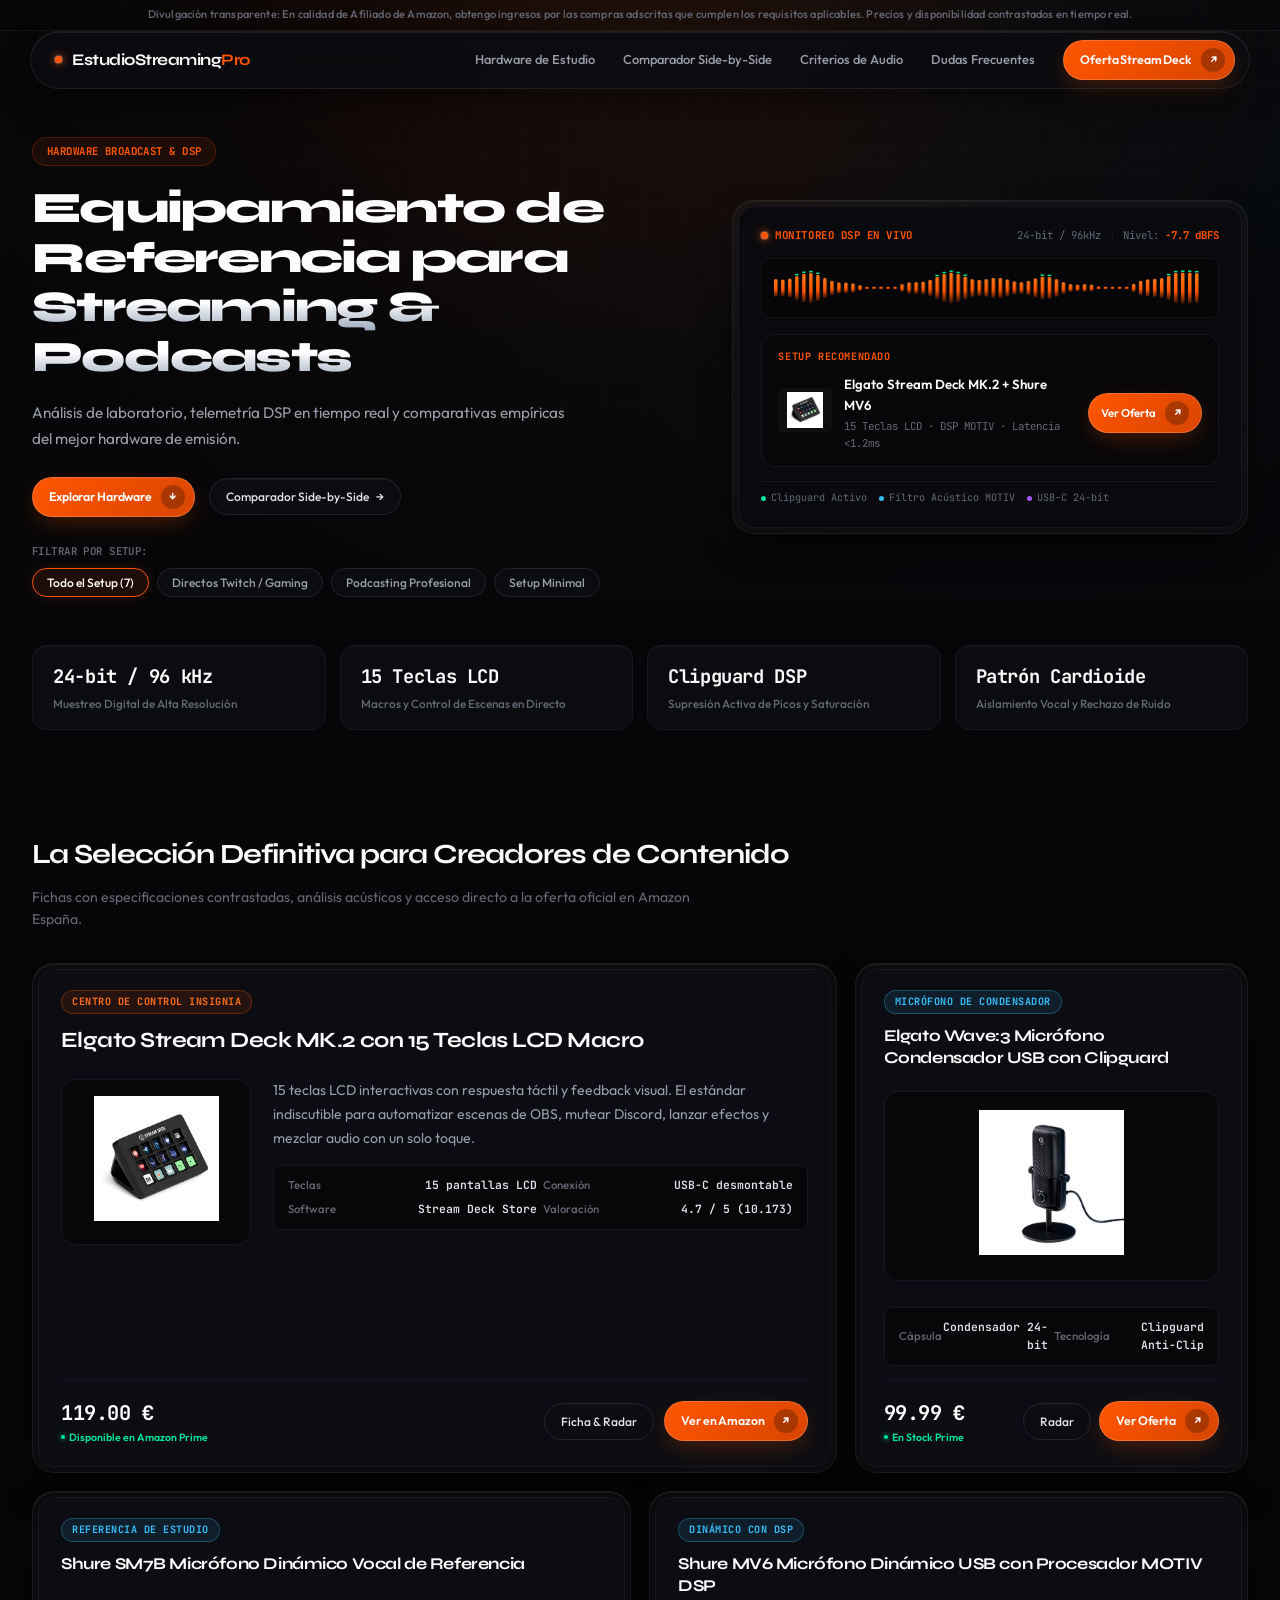
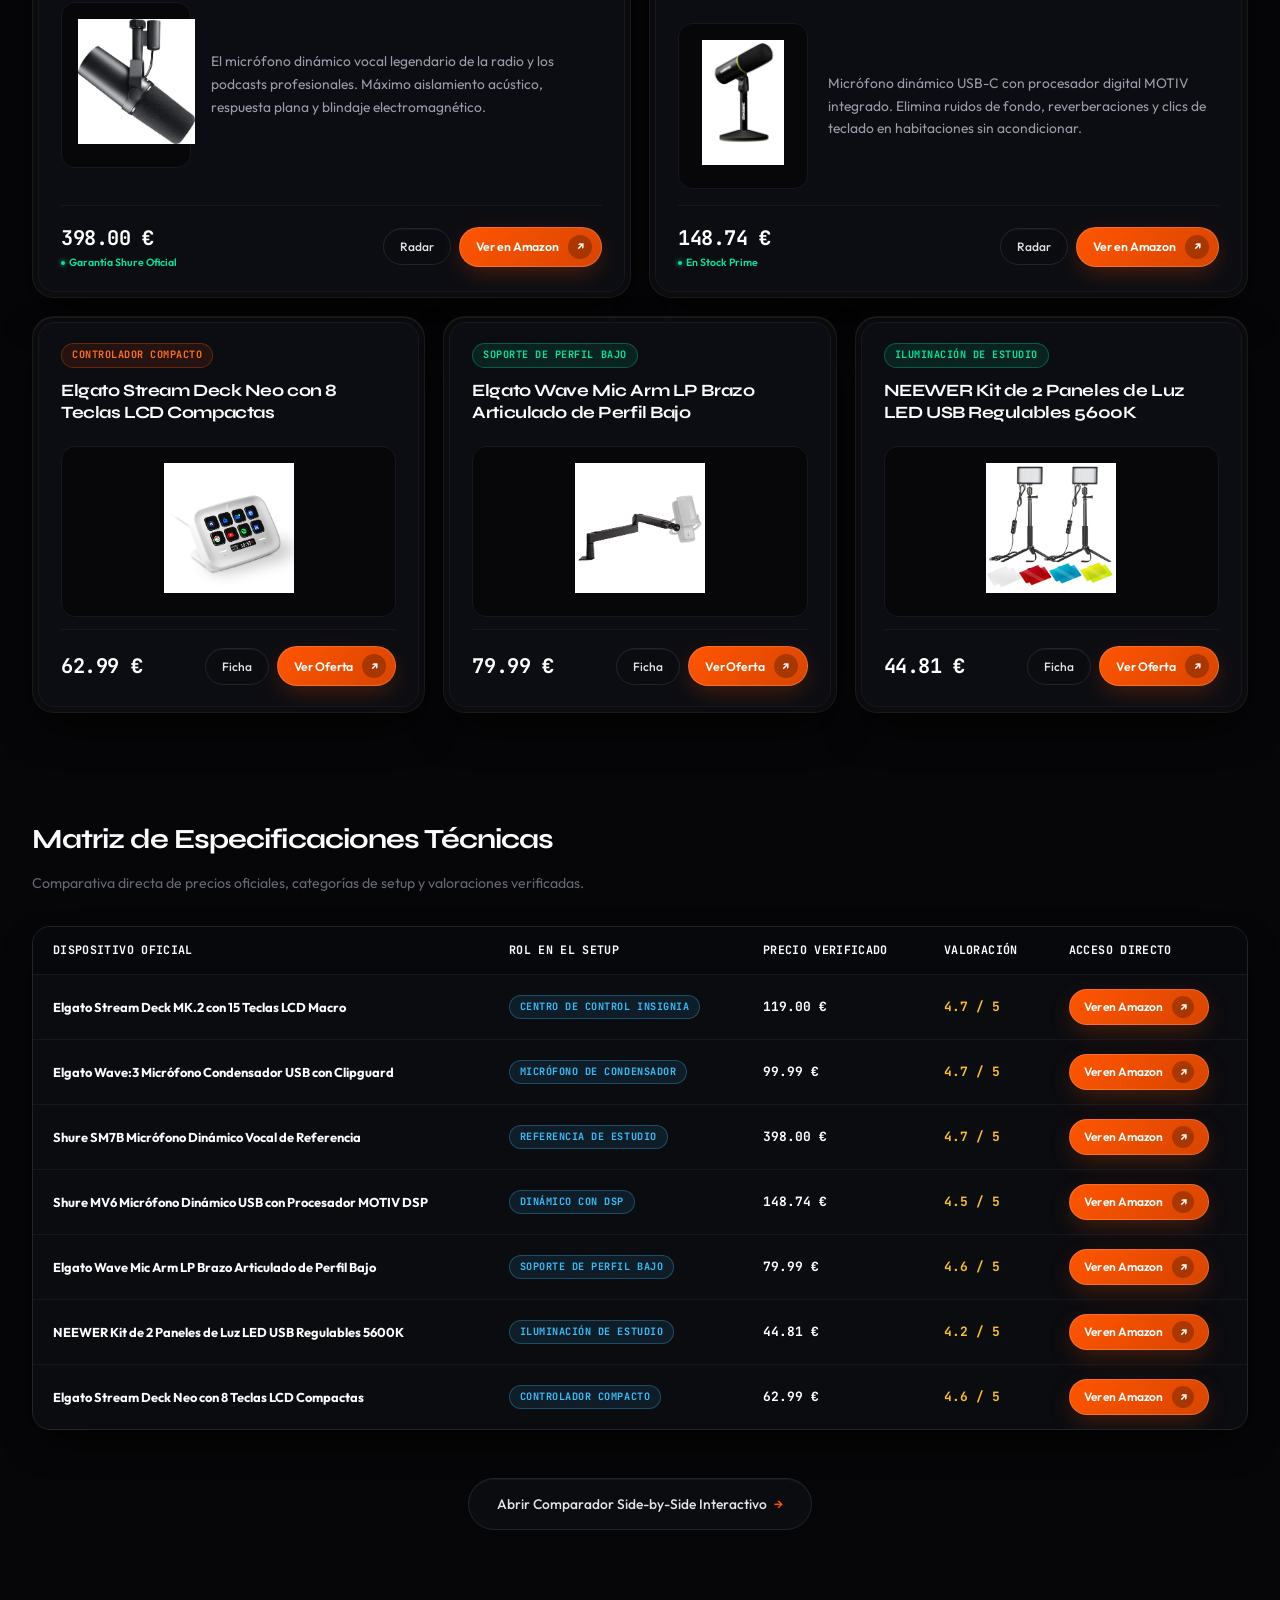
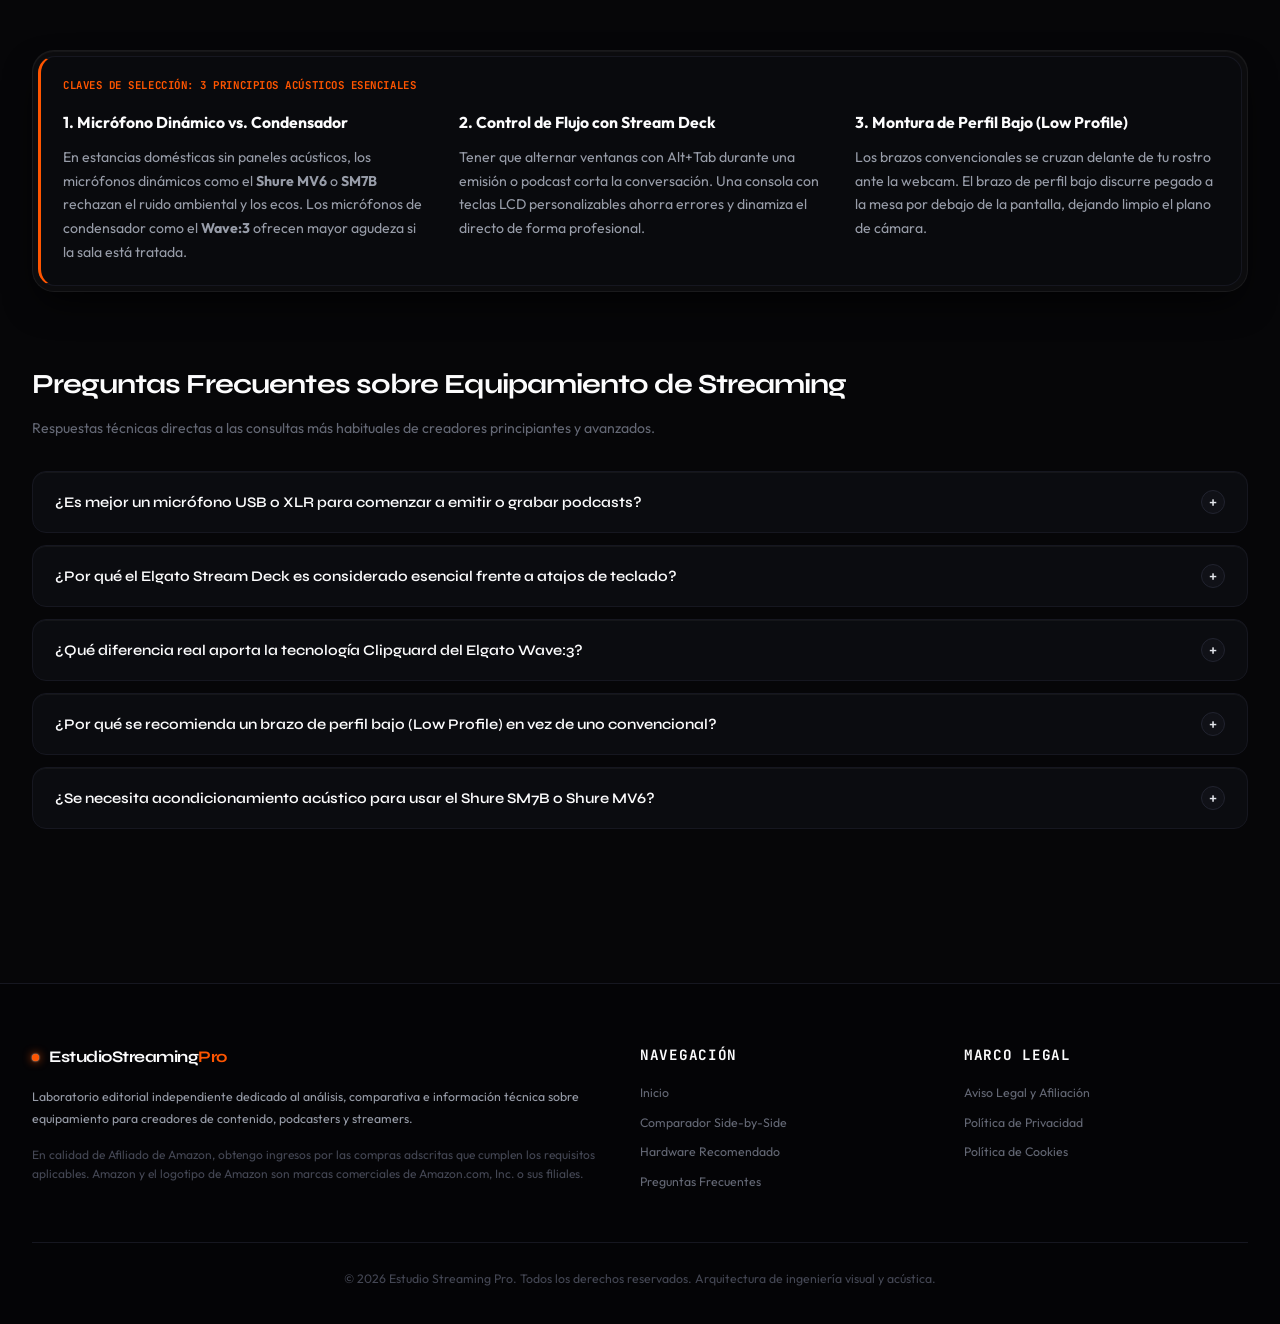
==== commit 2942d11e: "feat(taste): execute full overhaul with floating island nav, editorial split hero, and official tast" ====
--- a/index.html
+++ b/index.html
@@ -3,9 +3,9 @@
 <head>
   <meta charset="UTF-8">
   <meta name="viewport" content="width=device-width, initial-scale=1.0">
-  <title>Estudio Streaming & Podcast Pro: Hardware de Alta Fidelidad 2026</title>
-  <meta name="description" content="Laboratorio de pruebas de hardware para streaming y podcasting: controladores Stream Deck, micrófonos USB y XLR con DSP y brazos de perfil bajo para emisiones profesionales.">
-  <link rel="stylesheet" href="assets/css/styles.css?v=taste_agency_v3_syne">
+  <title>Estudio Streaming & Podcast Pro: Hardware de Alta Fidelidad</title>
+  <meta name="description" content="Laboratorio de pruebas de hardware para streaming y podcasting: controladores Stream Deck, micrófonos USB y XLR con DSP y soportes de perfil bajo.">
+  <link rel="stylesheet" href="assets/css/styles.css?v=taste_agency_v4_overhaul">
   <link rel="preconnect" href="https://fonts.googleapis.com">
   <link rel="preconnect" href="https://fonts.gstatic.com" crossorigin>
   <link href="https://fonts.googleapis.com/css2?family=JetBrains+Mono:wght@500;600;700;800&family=Outfit:wght@300;400;500;600;700&family=Syne:wght@600;700;800&display=swap" rel="stylesheet">
@@ -37,37 +37,39 @@
     </div>
   </aside>
 
-  <!-- Sticky Studio Console Navbar -->
-  <header class="navbar">
-    <div class="container nav-inner">
-      <a href="index.html" class="nav-brand" aria-label="Estudio Streaming Pro Inicio">
-        <span class="nav-brand-led" aria-hidden="true"></span>
-        <span>EstudioStreaming<span style="color: var(--studio-cyan);">Pro</span></span>
-      </a>
-
-      <!-- Desktop Navigation -->
-      <nav aria-label="Navegación principal">
-        <ul class="nav-menu">
-          <li><a href="#hardware">Hardware de Estudio</a></li>
-          <li><a href="comparador.html">Comparador Side-by-Side</a></li>
-          <li><a href="#criterios">Criterios de Audio</a></li>
-          <li><a href="#faq">Dudas Frecuentes</a></li>
-          <li>
-            <a href="https://www.amazon.es/dp/B09738CV2G?tag=compraacertada-21" class="nav-cta" target="_blank" rel="nofollow sponsored noopener noreferrer">
-              <span>Oferta Stream Deck</span>
-              <span class="btn-icon-bubble" aria-hidden="true">↗</span>
-            </a>
-          </li>
-        </ul>
-      </nav>
-
-      <!-- Mobile Hamburger Button -->
-      <button class="nav-toggle" id="nav-toggle-btn" aria-label="Abrir menú de navegación" aria-expanded="false" aria-controls="mobile-nav">
-        <span class="nav-toggle-bar"></span>
-        <span class="nav-toggle-bar"></span>
-      </button>
+  <!-- Sticky Studio Floating Island Navbar -->
+  <div class="navbar-wrap">
+    <div class="navbar-island">
+      <header class="navbar">
+        <a href="index.html" class="nav-brand" aria-label="Estudio Streaming Pro Inicio">
+          <span class="nav-brand-led" aria-hidden="true"></span>
+          <span>EstudioStreaming<span style="color: var(--studio-signal);">Pro</span></span>
+        </a>
+
+        <!-- Desktop Navigation -->
+        <nav aria-label="Navegación principal">
+          <ul class="nav-menu">
+            <li><a href="#hardware">Hardware de Estudio</a></li>
+            <li><a href="comparador.html">Comparador Side-by-Side</a></li>
+            <li><a href="#criterios">Criterios de Audio</a></li>
+            <li><a href="#faq">Dudas Frecuentes</a></li>
+            <li>
+              <a href="https://www.amazon.es/dp/B09738CV2G?tag=compraacertada-21" class="nav-cta" target="_blank" rel="nofollow sponsored noopener noreferrer">
+                <span>Oferta Stream Deck</span>
+                <span class="btn-icon-bubble" aria-hidden="true">↗</span>
+              </a>
+            </li>
+          </ul>
+        </nav>
+
+        <!-- Mobile Hamburger Button -->
+        <button class="nav-toggle" id="nav-toggle-btn" aria-label="Abrir menú de navegación" aria-expanded="false" aria-controls="mobile-nav">
+          <span class="nav-toggle-bar"></span>
+          <span class="nav-toggle-bar"></span>
+        </button>
+      </header>
     </div>
-  </header>
+  </div>
 
   <!-- Mobile Drawer Overlay -->
   <div class="nav-drawer" id="mobile-nav" role="dialog" aria-modal="true" aria-label="Menú móvil">
@@ -86,52 +88,93 @@
   </div>
 
   <main>
-    <!-- Wide Hero Section -->
+    <!-- Hero Section: Editorial Split Architecture -->
     <section class="hero">
       <div class="container">
-        <div class="hero-tag">
-          <span class="hero-tag-led" aria-hidden="true"></span>
-          <span>Hardware & Acústica de Estudio 2026</span>
-        </div>
-        <h1 class="hero-title">
-          Equipamiento de Referencia para <span class="highlight">Streaming & Podcasts</span>
-        </h1>
-        <p class="hero-sub">
-          Análisis de nivel de laboratorio, osciloscopios radar 0-10 y comparativas empíricas de los controladores, micrófonos, brazos e iluminación que definen las emisiones de los mejores creadores.
-        </p>
-
-        <!-- Executive BLUF Console with Double-Bezel Framing -->
-        <div class="bluf-bezel-outer">
-          <div class="bluf-console">
-            <div class="bluf-header">
-              <span class="bluf-title">
-                <span class="hero-tag-led" aria-hidden="true"></span>
-                Veredicto del Laboratorio de Audio
-              </span>
-              <span class="bluf-meta">Actualizado Septiembre 2026</span>
-            </div>
-            <p class="bluf-text">
-              Si buscas un setup de streaming y podcast con máximo control visual y nitidez vocal sin complicaciones analógicas, la combinación ganadora es el <strong>Elgato Stream Deck MK.2</strong> para gestión en un toque de OBS y Discord, el micrófono dinámico <strong>Shure MV6</strong> o el condensador <strong>Wave:3</strong> con tecnología Clipguard, articulado sobre el brazo de perfil bajo <strong>Wave Mic Arm LP</strong>. Emisiones fluidas y sonido limpio desde el primer directo.
+        <div class="hero-split">
+          
+          <!-- Column Left: Editorial Typography & Immediate Action -->
+          <div class="hero-left">
+            <span class="hero-tag">Hardware Broadcast & DSP</span>
+            <h1 class="hero-title">
+              Equipamiento de Referencia para <span class="highlight">Streaming & Podcasts</span>
+            </h1>
+            <p class="hero-sub">
+              Análisis de laboratorio, telemetría DSP en tiempo real y comparativas empíricas del mejor hardware de emisión.
             </p>
-          </div>
-        </div>
-
-        <!-- Live Audio Spectrum Oscilloscope Bar -->
-        <div class="spectrum-bezel" aria-label="Osciloscopio de frecuencias de estudio">
-          <div class="spectrum-inner">
-            <div class="spectrum-topbar">
-              <div class="spectrum-label">
-                <span class="spectrum-led-live" aria-hidden="true"></span>
-                <span>Entrada DSP en Vivo / Monitoreo 24-bit 96kHz</span>
-              </div>
-              <div class="spectrum-telemetry">
-                <span>Nivel: <strong id="spectrum-live-db" style="color: var(--studio-cyan);">-12.4 dBFS</strong></span>
-                <span>Clipguard: <strong style="color: var(--studio-emerald);">ACTIVO</strong></span>
-                <span>Latencia: <strong style="color: #cbd5e1;">&lt; 1.2 ms</strong></span>
-              </div>
-            </div>
-            <canvas id="studio-spectrum-canvas" class="spectrum-canvas" width="1200" height="64"></canvas>
-          </div>
+
+            <div class="hero-actions">
+              <a href="#hardware" class="btn-cta">
+                <span>Explorar Hardware</span>
+                <span class="btn-icon-bubble" aria-hidden="true">↓</span>
+              </a>
+              <a href="comparador.html" class="btn-secondary">
+                <span>Comparador Side-by-Side</span>
+                <span aria-hidden="true">→</span>
+              </a>
+            </div>
+
+            <!-- Inline Presets Filter Pills -->
+            <div class="hero-presets">
+              <span class="hero-presets-lbl">Filtrar por Setup:</span>
+              <div class="preset-pills" role="toolbar" aria-label="Filtros de preset de setup">
+                <button class="preset-pill active" data-preset="all">Todo el Setup (7)</button>
+                <button class="preset-pill" data-preset="twitch">Directos Twitch / Gaming</button>
+                <button class="preset-pill" data-preset="podcast">Podcasting Profesional</button>
+                <button class="preset-pill" data-preset="minimal">Setup Minimal</button>
+              </div>
+            </div>
+          </div>
+
+          <!-- Column Right: Live Studio Console Rack & Hardware Spotlight -->
+          <div class="hero-right">
+            <div class="hero-console-rack" aria-label="Consola de telemetría de audio y control">
+              <div class="console-inner">
+                <div class="console-header">
+                  <div class="console-status">
+                    <span class="nav-brand-led" aria-hidden="true"></span>
+                    <span>MONITOREO DSP EN VIVO</span>
+                  </div>
+                  <div class="console-telem">
+                    <span>24-bit / 96kHz</span>
+                    <span class="telem-divider">|</span>
+                    <span>Nivel: <strong id="spectrum-live-db" style="color: var(--studio-signal);">-12.4 dBFS</strong></span>
+                  </div>
+                </div>
+
+                <!-- 60fps Real-Time Oscilloscope Canvas -->
+                <div class="console-canvas-wrap">
+                  <canvas id="studio-spectrum-canvas" class="spectrum-canvas" width="680" height="68"></canvas>
+                </div>
+
+                <!-- Hardware Spotlight Tile -->
+                <div class="console-spotlight">
+                  <div class="spotlight-badge">SETUP RECOMENDADO</div>
+                  <div class="spotlight-body">
+                    <div class="spotlight-thumb">
+                      <img src="assets/img/B09738CV2G.jpg" alt="Elgato Stream Deck MK.2" width="54" height="44">
+                    </div>
+                    <div class="spotlight-info">
+                      <div class="spotlight-name">Elgato Stream Deck MK.2 + Shure MV6</div>
+                      <div class="spotlight-specs">15 Teclas LCD · DSP MOTIV · Latencia &lt;1.2ms</div>
+                    </div>
+                    <a href="https://www.amazon.es/dp/B09738CV2G?tag=compraacertada-21" class="btn-cta spotlight-btn" target="_blank" rel="nofollow sponsored noopener noreferrer" aria-label="Ver oferta en Amazon">
+                      <span>Ver Oferta</span>
+                      <span class="btn-icon-bubble" aria-hidden="true">↗</span>
+                    </a>
+                  </div>
+                </div>
+
+                <!-- Live Status Bar -->
+                <div class="console-footer">
+                  <span class="status-indicator-tag"><span class="tag-dot" style="background: var(--studio-emerald);"></span> Clipguard Activo</span>
+                  <span class="status-indicator-tag"><span class="tag-dot" style="background: var(--studio-cyan);"></span> Filtro Acústico MOTIV</span>
+                  <span class="status-indicator-tag"><span class="tag-dot" style="background: #a855f7;"></span> USB-C 24-bit</span>
+                </div>
+              </div>
+            </div>
+          </div>
+
         </div>
 
         <!-- Real Technical Specs Strip -->
@@ -161,29 +204,6 @@
       <div class="section-headline">
         <h2 class="section-h2">La Selección Definitiva para Creadores de Contenido</h2>
         <p class="section-desc">Fichas con especificaciones contrastadas, análisis acústicos y acceso directo a la oferta oficial en Amazon España.</p>
-      </div>
-
-      <!-- Studio Presets Filter Toolbar -->
-      <div class="preset-section">
-        <div class="preset-title">Presets de Configuración Rápida (Filtrar por Tipo de Emisión)</div>
-        <div class="preset-pills" role="toolbar" aria-label="Filtros de preset de setup">
-          <button class="preset-pill active" data-preset="all">
-            <span class="preset-pill-dot" aria-hidden="true"></span>
-            <span>Todo el Setup (7)</span>
-          </button>
-          <button class="preset-pill" data-preset="twitch">
-            <span class="preset-pill-dot" aria-hidden="true"></span>
-            <span>Directos Twitch / Gaming</span>
-          </button>
-          <button class="preset-pill" data-preset="podcast">
-            <span class="preset-pill-dot" aria-hidden="true"></span>
-            <span>Podcasting Profesional</span>
-          </button>
-          <button class="preset-pill" data-preset="minimal">
-            <span class="preset-pill-dot" aria-hidden="true"></span>
-            <span>Setup Minimal / Escritorio Compacto</span>
-          </button>
-        </div>
       </div>
 
       <div class="bento-showcase">
@@ -485,25 +505,24 @@
           </tbody>
         </table>
       </div>
-      <div style="text-align: center; margin-top: -16px; margin-bottom: 70px;">
+      <div style="text-align: center; margin-top: 24px; margin-bottom: 70px;">
         <a href="comparador.html" class="btn-secondary" style="padding: 14px 28px; font-size: 0.92rem;">
           <span>Abrir Comparador Side-by-Side Interactivo</span>
-          <span style="color: var(--studio-cyan);" aria-hidden="true">→</span>
+          <span style="color: var(--studio-signal);" aria-hidden="true">→</span>
         </a>
       </div>
     </section>
 
     <!-- Buyer Guide -->
     <section class="container" id="criterios" style="padding-bottom: 70px;">
-      <div class="bluf-bezel-outer">
-        <div class="bluf-console" style="border-left-color: var(--studio-amber);">
-          <div class="bluf-header">
-            <span class="bluf-title" style="color: var(--studio-amber);">
-              <span style="color: var(--studio-amber);" aria-hidden="true">◆</span>
-              Claves de Selección: 3 Principios Acústicos para no Equivocarte
+      <div class="hero-console-rack">
+        <div class="console-inner" style="border-left: 3px solid var(--studio-signal);">
+          <div class="console-header">
+            <span class="console-status">
+              Claves de Selección: 3 Principios Acústicos Esenciales
             </span>
           </div>
-          <div style="display: grid; grid-template-columns: repeat(auto-fit, minmax(280px, 1fr)); gap: 32px; margin-top: 20px;">
+          <div style="display: grid; grid-template-columns: repeat(auto-fit, minmax(280px, 1fr)); gap: 32px; margin-top: 16px;">
             <div>
               <h4 style="color: var(--text-headline); font-size: 1.05rem; font-weight: 700; margin-bottom: 10px;">1. Micrófono Dinámico vs. Condensador</h4>
               <p style="font-size: 0.94rem; color: var(--text-body); line-height: 1.7;">
@@ -600,7 +619,7 @@
         <div>
           <div class="nav-brand" style="margin-bottom: 16px;">
             <span class="nav-brand-led" aria-hidden="true"></span>
-            <span>EstudioStreaming<span style="color: var(--studio-cyan);">Pro</span></span>
+            <span>EstudioStreaming<span style="color: var(--studio-signal);">Pro</span></span>
           </div>
           <p style="line-height: 1.75; margin-bottom: 16px; color: var(--text-body);">
             Laboratorio editorial independiente dedicado al análisis, comparativa e información técnica sobre equipamiento para creadores de contenido, podcasters y streamers.
@@ -633,6 +652,6 @@
     </div>
   </footer>
 
-  <script src="assets/js/main.js?v=taste_agency_2026" defer></script>
+  <script src="assets/js/main.js?v=taste_agency_v4" defer></script>
 </body>
 </html>
--- a/assets/css/styles.css
+++ b/assets/css/styles.css
@@ -1,6 +1,6 @@
 /* 
  * ==============================================================================
- * ESTUDIO STREAMING & PODCAST PRO — HIGH-END AGENCY DESIGN SYSTEM ($150K TIER)
+ * ESTUDIO STREAMING & PODCAST PRO - HIGH-END AGENCY DESIGN SYSTEM ($150K TIER)
  * Aesthetic Archetype: Pure Velvet Obsidian Console + Broadcast Signal Amber
  * Typography: Syne (Architectural Display) + Outfit (Engineered Body) + JetBrains Mono
  * Doppelrand Nested Bezel, Micro-Haptics, Perfect Scaled Densities, WCAG 2.1 AA
@@ -167,17 +167,40 @@
   font-weight: 500;
 }
 
-/* ================= REFINED CONSOLE NAVBAR ================= */
+/* ================= FLOATING GLASS PILL NAVBAR ================= */
+.navbar-wrap {
+  position: sticky;
+  top: 14px;
+  z-index: 100;
+  width: 100%;
+  pointer-events: none;
+  padding: 0 16px;
+  margin-bottom: 12px;
+}
+
+.navbar-island {
+  max-width: 1220px;
+  margin: 0 auto;
+  pointer-events: auto;
+}
+
 .navbar {
-  position: sticky;
-  top: 0;
-  z-index: 100;
-  background: rgba(6, 6, 8, 0.85);
-  backdrop-filter: blur(20px);
-  -webkit-backdrop-filter: blur(20px);
-  border-bottom: 1px solid var(--border-subtle);
-  padding: 13px 0;
-  transition: background 0.3s var(--ease-tactile);
+  background: rgba(11, 12, 16, 0.88);
+  backdrop-filter: blur(24px);
+  -webkit-backdrop-filter: blur(24px);
+  border: 1px solid rgba(255, 255, 255, 0.08);
+  border-radius: var(--radius-pill);
+  padding: 8px 14px 8px 24px;
+  box-shadow: 0 20px 40px -15px rgba(0, 0, 0, 0.8), inset 0 1px 0 rgba(255, 255, 255, 0.08);
+  transition: all 0.3s var(--ease-tactile);
+  display: flex;
+  align-items: center;
+  justify-content: space-between;
+}
+
+.navbar:hover {
+  border-color: rgba(255, 255, 255, 0.15);
+  box-shadow: 0 24px 50px -12px rgba(0, 0, 0, 0.9), inset 0 1px 0 rgba(255, 255, 255, 0.12);
 }
 
 .nav-inner {
@@ -423,10 +446,25 @@
   transform: scale(0.98);
 }
 
-/* ================= HERO SECTION (AIDA ATTENTION) ================= */
+/* ================= HERO SECTION (EDITORIAL SPLIT ARCHITECTURE) ================= */
 .hero {
-  padding: 76px 0 48px;
+  padding: 36px 0 48px;
   position: relative;
+}
+
+.hero-split {
+  display: grid;
+  grid-template-columns: 1.12fr 0.88fr;
+  gap: 44px;
+  align-items: center;
+  margin-bottom: 48px;
+}
+
+@media (max-width: 992px) {
+  .hero-split {
+    grid-template-columns: 1fr;
+    gap: 36px;
+  }
 }
 
 .hero-tag {
@@ -436,33 +474,24 @@
   font-family: var(--font-mono);
   font-size: 0.72rem;
   color: var(--studio-signal);
-  background: rgba(255, 85, 0, 0.06);
-  border: 1px solid rgba(255, 85, 0, 0.2);
+  background: rgba(255, 85, 0, 0.08);
+  border: 1px solid rgba(255, 85, 0, 0.22);
   padding: 5px 14px;
   border-radius: var(--radius-pill);
-  margin-bottom: 20px;
+  margin-bottom: 18px;
   letter-spacing: 0.04em;
   font-weight: 700;
   text-transform: uppercase;
-}
-
-.hero-tag-led {
-  width: 5px;
-  height: 5px;
-  background: var(--studio-signal);
-  border-radius: 50%;
-  box-shadow: 0 0 6px var(--studio-signal);
 }
 
 .hero-title {
   font-family: var(--font-display);
-  font-size: clamp(2rem, 3.4vw, 3.1rem);
-  font-weight: 700;
+  font-size: clamp(2.1rem, 3.4vw, 3.15rem);
+  font-weight: 800;
   line-height: 1.14;
   letter-spacing: -0.04em;
   color: var(--text-headline);
-  max-width: 920px;
-  margin-bottom: 20px;
+  margin-bottom: 18px;
 }
 
 .hero-title span.highlight {
@@ -473,45 +502,71 @@
 }
 
 .hero-sub {
-  font-size: 0.98rem;
-  line-height: 1.7;
+  font-size: 1.02rem;
+  line-height: 1.65;
   color: var(--text-body);
-  max-width: 760px;
-  margin-bottom: 36px;
-}
-
-/* ================= BLUF EXECUTIVE CONSOLE ================= */
-.bluf-bezel-outer {
+  max-width: 540px;
+  margin-bottom: 26px;
+}
+
+.hero-actions {
+  display: flex;
+  align-items: center;
+  gap: 14px;
+  flex-wrap: wrap;
+  margin-bottom: 26px;
+}
+
+.hero-presets {
+  display: flex;
+  flex-direction: column;
+  gap: 8px;
+}
+
+.hero-presets-lbl {
+  font-family: var(--font-mono);
+  font-size: 0.72rem;
+  color: var(--text-muted);
+  text-transform: uppercase;
+  letter-spacing: 0.04em;
+  font-weight: 600;
+}
+
+/* Studio Console Rack (Right Column Above the Fold) */
+.hero-console-rack {
   background: var(--bg-bezel-outer);
   border: 1px solid var(--border-subtle);
   border-radius: var(--radius-bezel-outer);
   padding: 5px;
-  margin-bottom: 36px;
   box-shadow: var(--shadow-hardware);
-}
-
-.bluf-console {
+  transition: transform 0.3s var(--ease-tactile), border-color 0.3s;
+}
+
+.hero-console-rack:hover {
+  border-color: var(--border-mid);
+}
+
+.console-inner {
   background: var(--bg-bezel-inner);
   border: 1px solid var(--border-dim);
-  border-left: 3px solid var(--studio-signal);
   border-radius: var(--radius-bezel-inner);
-  padding: 20px 24px;
+  padding: 20px 22px;
   position: relative;
   overflow: hidden;
 }
 
-.bluf-header {
+.console-header {
   display: flex;
   align-items: center;
   justify-content: space-between;
-  margin-bottom: 10px;
   flex-wrap: wrap;
-  gap: 10px;
-}
-
-.bluf-title {
-  font-family: var(--font-mono);
-  font-size: 0.78rem;
+  gap: 8px;
+  margin-bottom: 14px;
+}
+
+.console-status {
+  font-family: var(--font-mono);
+  font-size: 0.72rem;
   font-weight: 700;
   color: var(--studio-signal);
   letter-spacing: 0.05em;
@@ -521,25 +576,107 @@
   gap: 7px;
 }
 
-.bluf-meta {
+.console-telem {
   font-family: var(--font-mono);
   font-size: 0.72rem;
   color: var(--text-muted);
-  letter-spacing: 0.04em;
+  display: flex;
+  align-items: center;
+  gap: 8px;
+}
+
+.telem-divider {
+  color: var(--border-subtle);
+}
+
+.console-canvas-wrap {
+  background: rgba(6, 6, 8, 0.75);
+  border: 1px solid var(--border-subtle);
+  border-radius: var(--radius-sm);
+  padding: 8px 12px;
+  margin-bottom: 16px;
+}
+
+.console-spotlight {
+  background: var(--bg-card-nested);
+  border: 1px solid var(--border-dim);
+  border-radius: var(--radius-md);
+  padding: 14px 16px;
+  margin-bottom: 14px;
+}
+
+.spotlight-badge {
+  font-family: var(--font-mono);
+  font-size: 0.68rem;
+  font-weight: 700;
+  color: var(--studio-signal);
+  letter-spacing: 0.06em;
+  text-transform: uppercase;
+  margin-bottom: 8px;
+}
+
+.spotlight-body {
+  display: flex;
+  align-items: center;
+  justify-content: space-between;
+  gap: 12px;
+}
+
+.spotlight-thumb img {
+  width: 54px;
+  height: 44px;
+  object-fit: contain;
+  border-radius: var(--radius-xs);
   background: rgba(255, 255, 255, 0.03);
-  padding: 3px 9px;
-  border-radius: var(--radius-pill);
-}
-
-.bluf-text {
-  font-size: 0.92rem;
-  color: var(--text-primary);
-  line-height: 1.7;
-}
-
-.bluf-text strong {
-  color: #fff;
+  padding: 4px;
+}
+
+.spotlight-info {
+  flex: 1;
+}
+
+.spotlight-name {
+  font-family: var(--font-sans);
   font-weight: 600;
+  font-size: 0.88rem;
+  color: var(--text-headline);
+  margin-bottom: 2px;
+}
+
+.spotlight-specs {
+  font-family: var(--font-mono);
+  font-size: 0.72rem;
+  color: var(--text-muted);
+}
+
+.spotlight-btn {
+  padding: 7px 12px !important;
+  font-size: 0.76rem !important;
+  white-space: nowrap;
+}
+
+.console-footer {
+  display: flex;
+  align-items: center;
+  gap: 12px;
+  flex-wrap: wrap;
+  padding-top: 8px;
+  border-top: 1px solid var(--border-subtle);
+}
+
+.status-indicator-tag {
+  font-family: var(--font-mono);
+  font-size: 0.68rem;
+  color: var(--text-muted);
+  display: inline-flex;
+  align-items: center;
+  gap: 5px;
+}
+
+.tag-dot {
+  width: 5px;
+  height: 5px;
+  border-radius: 50%;
 }
 
 /* ================= METRICS BENCHMARK STRIP ================= */
@@ -1269,7 +1406,7 @@
 }
 
 .contra-box .verdict-list li::before {
-  content: "—";
+  content: "✕";
   position: absolute;
   left: 0;
   color: var(--studio-signal);
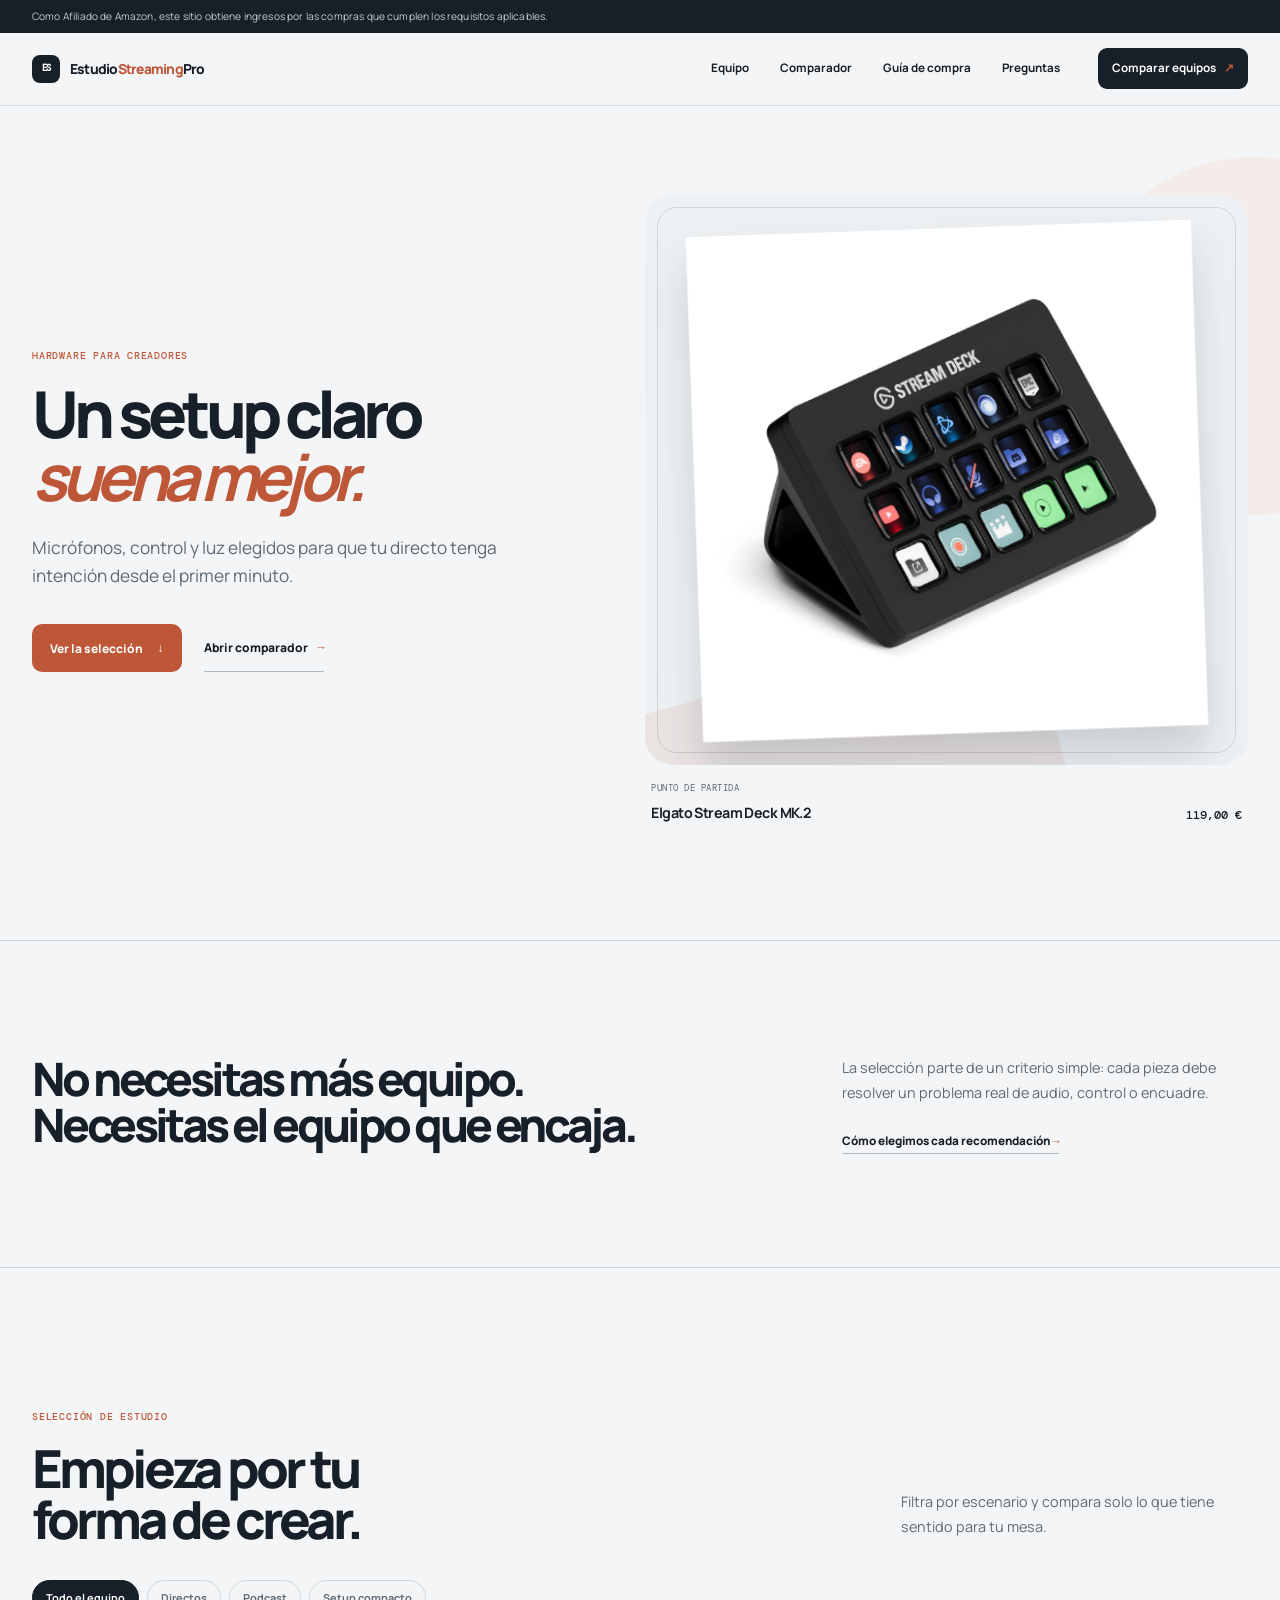
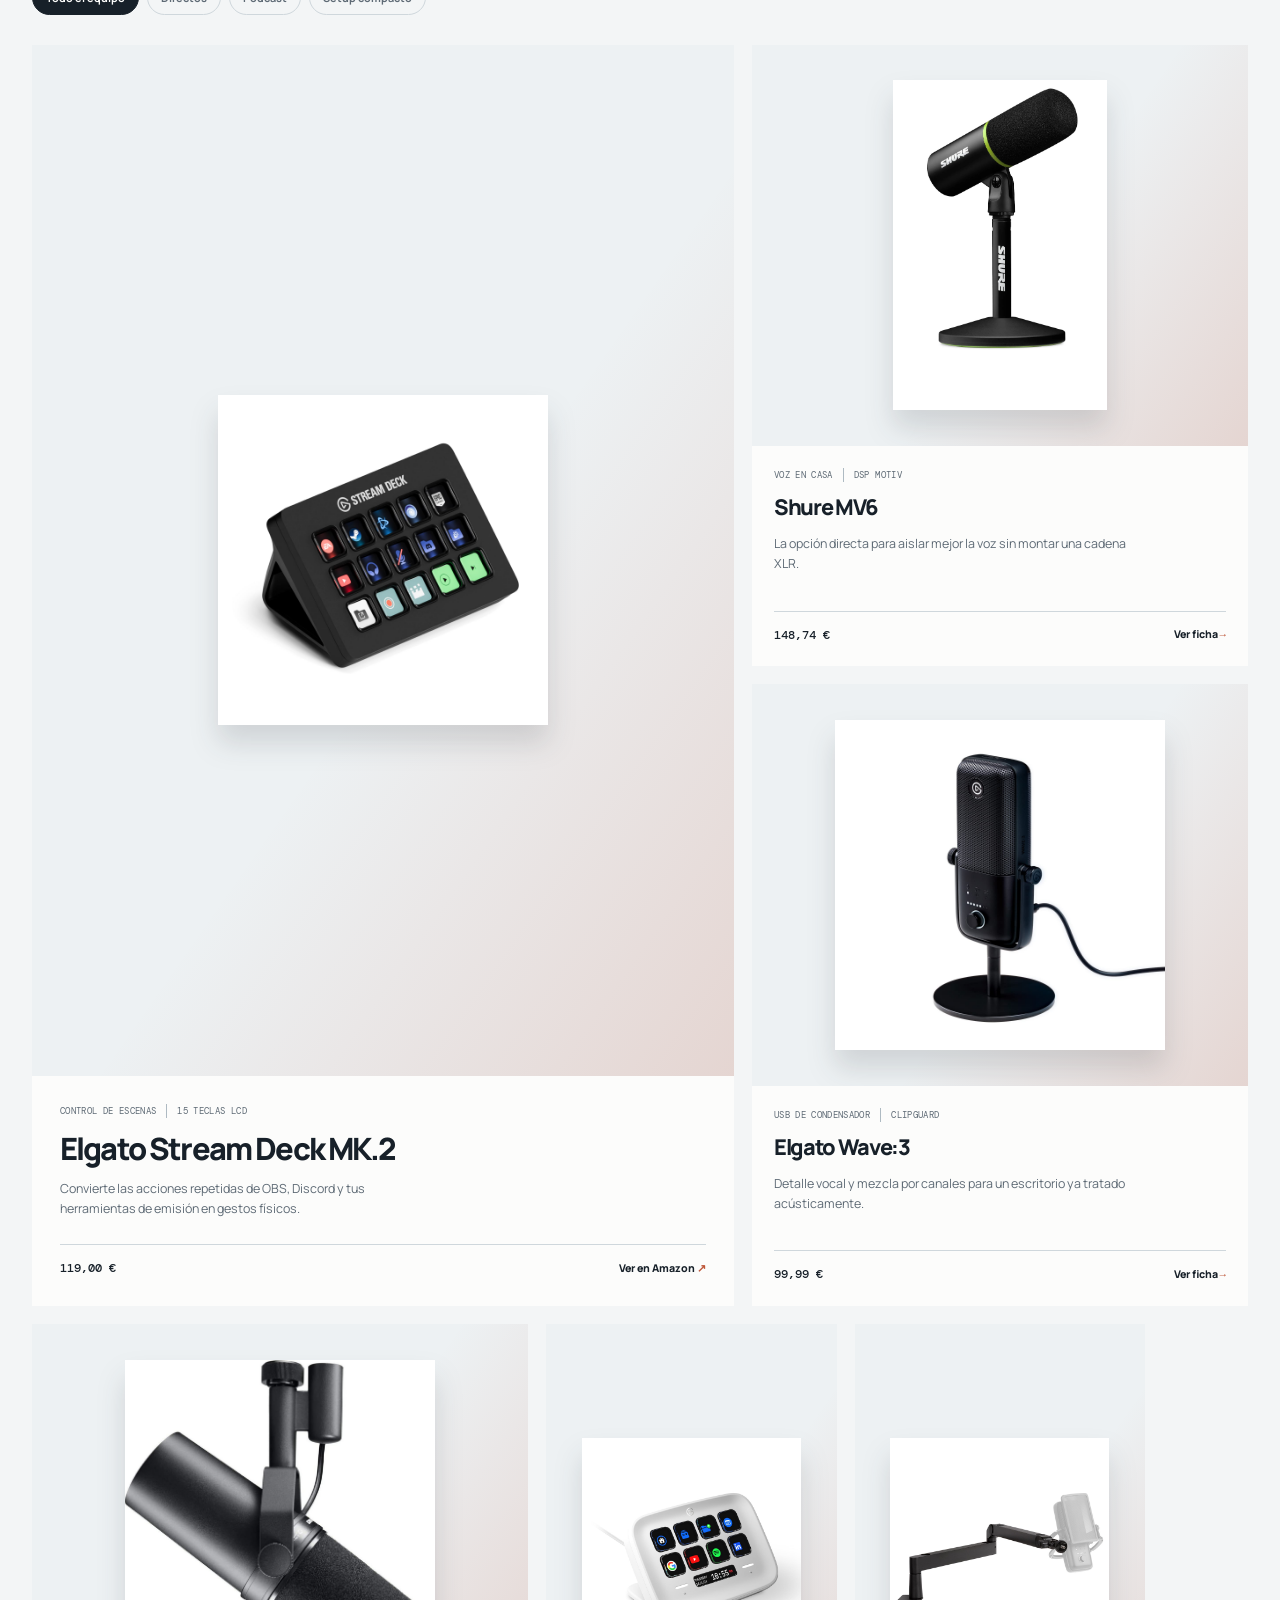
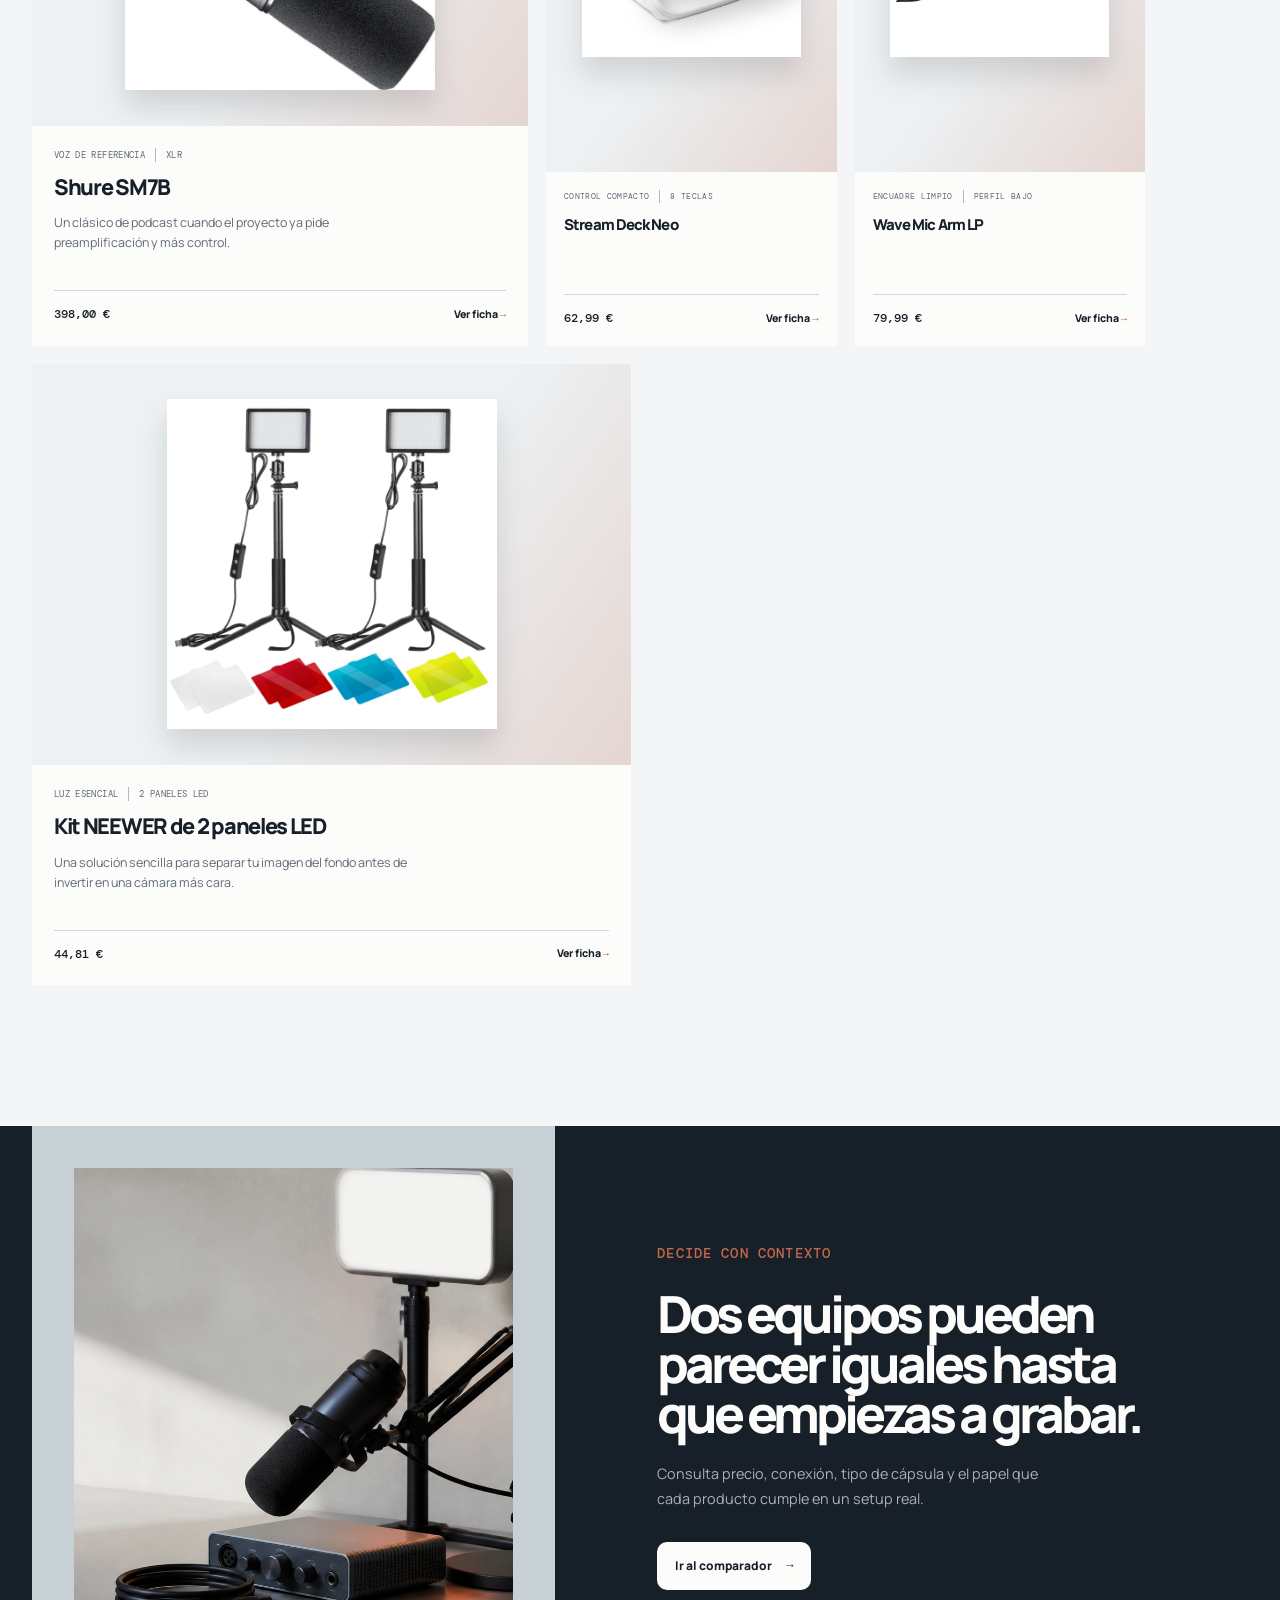
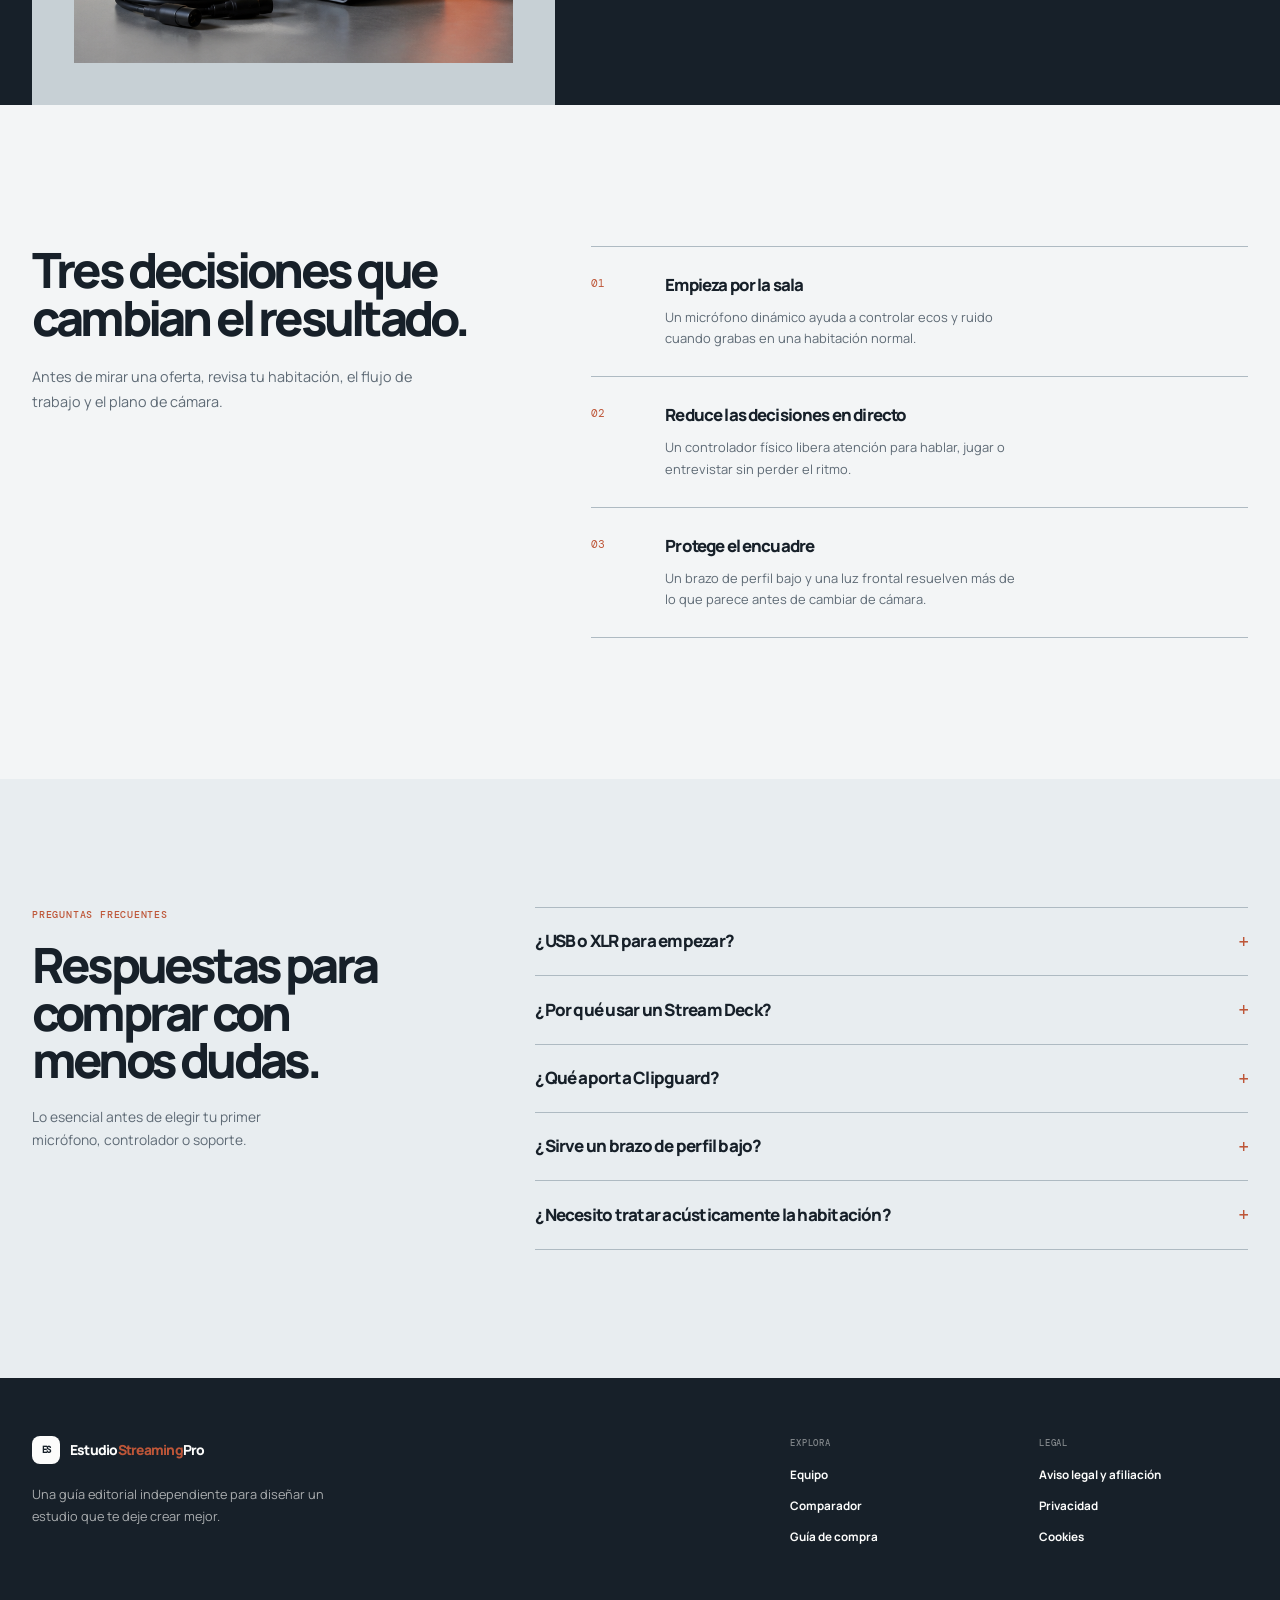
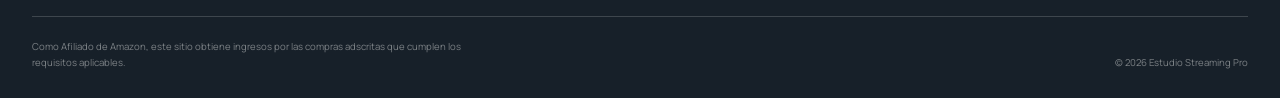
==== commit 8b477f7f: "Redesign homepage with premium editorial system" ====
--- a/index.html
+++ b/index.html
@@ -3,655 +3,270 @@
 <head>
   <meta charset="UTF-8">
   <meta name="viewport" content="width=device-width, initial-scale=1.0">
-  <title>Estudio Streaming & Podcast Pro: Hardware de Alta Fidelidad</title>
-  <meta name="description" content="Laboratorio de pruebas de hardware para streaming y podcasting: controladores Stream Deck, micrófonos USB y XLR con DSP y soportes de perfil bajo.">
-  <link rel="stylesheet" href="assets/css/styles.css?v=taste_agency_v4_overhaul">
+  <meta name="theme-color" content="#f3f5f6">
+  <title>Estudio Streaming Pro | Hardware que se oye y se nota</title>
+  <meta name="description" content="Selección editorial de hardware para streaming y podcasting. Micrófonos, controladores, soportes e iluminación explicados con criterio técnico.">
+  <meta property="og:title" content="Estudio Streaming Pro | Hardware que se oye y se nota">
+  <meta property="og:description" content="Selección editorial de equipamiento para streaming y podcasting.">
+  <meta property="og:type" content="website">
+  <meta property="og:url" content="https://estudio-streaming-podcast.vercel.app/">
+  <link rel="canonical" href="https://estudio-streaming-podcast.vercel.app/">
   <link rel="preconnect" href="https://fonts.googleapis.com">
   <link rel="preconnect" href="https://fonts.gstatic.com" crossorigin>
-  <link href="https://fonts.googleapis.com/css2?family=JetBrains+Mono:wght@500;600;700;800&family=Outfit:wght@300;400;500;600;700&family=Syne:wght@600;700;800&display=swap" rel="stylesheet">
-  
+  <link href="https://fonts.googleapis.com/css2?family=DM+Mono:wght@400;500&family=Manrope:wght@400;500;600;700;800&display=swap" rel="stylesheet">
+  <link rel="stylesheet" href="assets/css/styles.css?v=premium-editorial-v1">
   <script type="application/ld+json">
   {
     "@context": "https://schema.org",
     "@type": "WebSite",
-    "name": "Estudio Streaming & Podcast Pro",
+    "name": "Estudio Streaming Pro",
     "url": "https://estudio-streaming-podcast.vercel.app/",
-    "description": "Análisis y comparativas técnicas de equipamiento para creadores de contenido y podcasters.",
-    "potentialAction": {
-      "@type": "SearchAction",
-      "target": "https://estudio-streaming-podcast.vercel.app/?s={search_term_string}",
-      "query-input": "required name=search_term_string"
-    }
+    "description": "Análisis y comparativas técnicas de equipamiento para creadores de contenido y podcasters."
   }
   </script>
 </head>
-<body>
-  <!-- Ambient Space Atmosphere -->
-  <div class="ambient-glow" aria-hidden="true"></div>
-  <div class="ambient-grid-overlay" aria-hidden="true"></div>
-
-  <!-- Transparent Affiliate Bar -->
-  <aside class="affiliate-disclosure-bar">
-    <div class="container">
-      Divulgación transparente: En calidad de Afiliado de Amazon, obtengo ingresos por las compras adscritas que cumplen los requisitos aplicables. Precios y disponibilidad contrastados en tiempo real.
+<body class="is-premium-home">
+  <a class="skip-link" href="#contenido">Saltar al contenido</a>
+
+  <div class="premium-disclosure">
+    <div class="premium-shell">Como Afiliado de Amazon, este sitio obtiene ingresos por las compras que cumplen los requisitos aplicables.</div>
+  </div>
+
+  <header class="premium-header">
+    <div class="premium-shell premium-header__inner">
+      <a class="premium-brand" href="index.html" aria-label="Estudio Streaming Pro, inicio">
+        <span class="premium-brand__mark">ES</span>
+        <span>Estudio<span>Streaming</span>Pro</span>
+      </a>
+
+      <nav class="premium-nav" aria-label="Navegación principal">
+        <a href="#hardware">Equipo</a>
+        <a href="comparador.html">Comparador</a>
+        <a href="#criterios">Guía de compra</a>
+        <a href="#faq">Preguntas</a>
+      </nav>
+
+      <a class="premium-header__cta" href="comparador.html">Comparar equipos <span aria-hidden="true">↗</span></a>
+      <button class="premium-menu-button" type="button" id="premium-menu-trigger" aria-expanded="false" aria-controls="premium-mobile-menu">
+        <span class="sr-only">Abrir menú</span>
+        <span></span><span></span>
+      </button>
     </div>
-  </aside>
-
-  <!-- Sticky Studio Floating Island Navbar -->
-  <div class="navbar-wrap">
-    <div class="navbar-island">
-      <header class="navbar">
-        <a href="index.html" class="nav-brand" aria-label="Estudio Streaming Pro Inicio">
-          <span class="nav-brand-led" aria-hidden="true"></span>
-          <span>EstudioStreaming<span style="color: var(--studio-signal);">Pro</span></span>
-        </a>
-
-        <!-- Desktop Navigation -->
-        <nav aria-label="Navegación principal">
-          <ul class="nav-menu">
-            <li><a href="#hardware">Hardware de Estudio</a></li>
-            <li><a href="comparador.html">Comparador Side-by-Side</a></li>
-            <li><a href="#criterios">Criterios de Audio</a></li>
-            <li><a href="#faq">Dudas Frecuentes</a></li>
-            <li>
-              <a href="https://www.amazon.es/dp/B09738CV2G?tag=compraacertada-21" class="nav-cta" target="_blank" rel="nofollow sponsored noopener noreferrer">
-                <span>Oferta Stream Deck</span>
-                <span class="btn-icon-bubble" aria-hidden="true">↗</span>
-              </a>
-            </li>
-          </ul>
-        </nav>
-
-        <!-- Mobile Hamburger Button -->
-        <button class="nav-toggle" id="nav-toggle-btn" aria-label="Abrir menú de navegación" aria-expanded="false" aria-controls="mobile-nav">
-          <span class="nav-toggle-bar"></span>
-          <span class="nav-toggle-bar"></span>
-        </button>
-      </header>
-    </div>
-  </div>
-
-  <!-- Mobile Drawer Overlay -->
-  <div class="nav-drawer" id="mobile-nav" role="dialog" aria-modal="true" aria-label="Menú móvil">
-    <ul class="nav-drawer-menu">
-      <li><a href="#hardware" class="mobile-nav-link">Hardware de Estudio</a></li>
-      <li><a href="comparador.html" class="mobile-nav-link">Comparador Side-by-Side</a></li>
-      <li><a href="#criterios" class="mobile-nav-link">Criterios de Audio</a></li>
-      <li><a href="#faq" class="mobile-nav-link">Dudas Frecuentes</a></li>
-      <li>
-        <a href="https://www.amazon.es/dp/B09738CV2G?tag=compraacertada-21" class="btn-cta" style="width: 100%; justify-content: space-between; padding: 12px 18px; margin-top: 8px;" target="_blank" rel="nofollow sponsored noopener noreferrer">
-          <span>Ver Stream Deck en Amazon</span>
-          <span class="btn-icon-bubble" aria-hidden="true">↗</span>
-        </a>
-      </li>
-    </ul>
-  </div>
-
-  <main>
-    <!-- Hero Section: Editorial Split Architecture -->
-    <section class="hero">
-      <div class="container">
-        <div class="hero-split">
-          
-          <!-- Column Left: Editorial Typography & Immediate Action -->
-          <div class="hero-left">
-            <span class="hero-tag">Hardware Broadcast & DSP</span>
-            <h1 class="hero-title">
-              Equipamiento de Referencia para <span class="highlight">Streaming & Podcasts</span>
-            </h1>
-            <p class="hero-sub">
-              Análisis de laboratorio, telemetría DSP en tiempo real y comparativas empíricas del mejor hardware de emisión.
-            </p>
-
-            <div class="hero-actions">
-              <a href="#hardware" class="btn-cta">
-                <span>Explorar Hardware</span>
-                <span class="btn-icon-bubble" aria-hidden="true">↓</span>
-              </a>
-              <a href="comparador.html" class="btn-secondary">
-                <span>Comparador Side-by-Side</span>
-                <span aria-hidden="true">→</span>
-              </a>
-            </div>
-
-            <!-- Inline Presets Filter Pills -->
-            <div class="hero-presets">
-              <span class="hero-presets-lbl">Filtrar por Setup:</span>
-              <div class="preset-pills" role="toolbar" aria-label="Filtros de preset de setup">
-                <button class="preset-pill active" data-preset="all">Todo el Setup (7)</button>
-                <button class="preset-pill" data-preset="twitch">Directos Twitch / Gaming</button>
-                <button class="preset-pill" data-preset="podcast">Podcasting Profesional</button>
-                <button class="preset-pill" data-preset="minimal">Setup Minimal</button>
+
+    <nav class="premium-mobile-menu" id="premium-mobile-menu" aria-label="Navegación móvil" hidden>
+      <a href="#hardware">Equipo</a>
+      <a href="comparador.html">Comparador</a>
+      <a href="#criterios">Guía de compra</a>
+      <a href="#faq">Preguntas</a>
+    </nav>
+  </header>
+
+  <main id="contenido">
+    <section class="premium-hero">
+      <div class="premium-shell premium-hero__grid">
+        <div class="premium-hero__copy premium-reveal">
+          <p class="premium-eyebrow">Hardware para creadores</p>
+          <h1>Un setup claro <em>suena mejor.</em></h1>
+          <p class="premium-hero__lede">Micrófonos, control y luz elegidos para que tu directo tenga intención desde el primer minuto.</p>
+          <div class="premium-actions">
+            <a class="premium-button premium-button--solid" href="#hardware">Ver la selección <span aria-hidden="true">↓</span></a>
+            <a class="premium-button premium-button--text" href="comparador.html">Abrir comparador <span aria-hidden="true">→</span></a>
+          </div>
+        </div>
+
+        <figure class="premium-hero-product premium-reveal premium-reveal--late">
+          <div class="premium-hero-product__stage">
+            <img src="assets/img/B09738CV2G.jpg" alt="Elgato Stream Deck MK.2 con teclas LCD" width="900" height="900" fetchpriority="high">
+          </div>
+          <figcaption>
+            <div>
+              <span class="premium-product-kicker">Punto de partida</span>
+              <strong>Elgato Stream Deck MK.2</strong>
+            </div>
+            <span class="premium-price">119,00 €</span>
+          </figcaption>
+        </figure>
+      </div>
+    </section>
+
+    <section class="premium-intro" aria-labelledby="intro-title">
+      <div class="premium-shell premium-intro__grid">
+        <h2 id="intro-title">No necesitas más equipo. Necesitas el equipo que encaja.</h2>
+        <div>
+          <p>La selección parte de un criterio simple: cada pieza debe resolver un problema real de audio, control o encuadre.</p>
+          <a href="#criterios">Cómo elegimos cada recomendación <span aria-hidden="true">→</span></a>
+        </div>
+      </div>
+    </section>
+
+    <section class="premium-products" id="hardware" aria-labelledby="hardware-title">
+      <div class="premium-shell">
+        <div class="premium-section-heading">
+          <div>
+            <p class="premium-eyebrow">Selección de estudio</p>
+            <h2 id="hardware-title">Empieza por tu forma de crear.</h2>
+          </div>
+          <p>Filtra por escenario y compara solo lo que tiene sentido para tu mesa.</p>
+        </div>
+
+        <div class="premium-filters" role="toolbar" aria-label="Filtrar la selección por tipo de setup">
+          <button class="premium-filter is-active" type="button" data-setup-filter="all" aria-pressed="true">Todo el equipo</button>
+          <button class="premium-filter" type="button" data-setup-filter="twitch" aria-pressed="false">Directos</button>
+          <button class="premium-filter" type="button" data-setup-filter="podcast" aria-pressed="false">Podcast</button>
+          <button class="premium-filter" type="button" data-setup-filter="minimal" aria-pressed="false">Setup compacto</button>
+        </div>
+
+        <div class="premium-product-grid">
+          <article class="premium-product-card premium-product-card--feature" data-setups="twitch podcast minimal">
+            <a class="premium-product-card__image" href="fichas/elgato-stream-deck-mk2.html" aria-label="Ver ficha del Elgato Stream Deck MK.2">
+              <img src="assets/img/B09738CV2G.jpg" alt="Elgato Stream Deck MK.2" width="900" height="900" loading="lazy">
+            </a>
+            <div class="premium-product-card__body">
+              <div class="premium-product-card__meta"><span>Control de escenas</span><span>15 teclas LCD</span></div>
+              <h3><a href="fichas/elgato-stream-deck-mk2.html">Elgato Stream Deck MK.2</a></h3>
+              <p>Convierte las acciones repetidas de OBS, Discord y tus herramientas de emisión en gestos físicos.</p>
+              <div class="premium-product-card__footer">
+                <span class="premium-price">119,00 €</span>
+                <a href="https://www.amazon.es/dp/B09738CV2G?tag=compraacertada-21" target="_blank" rel="nofollow sponsored noopener noreferrer">Ver en Amazon <span aria-hidden="true">↗</span></a>
               </div>
             </div>
-          </div>
-
-          <!-- Column Right: Live Studio Console Rack & Hardware Spotlight -->
-          <div class="hero-right">
-            <div class="hero-console-rack" aria-label="Consola de telemetría de audio y control">
-              <div class="console-inner">
-                <div class="console-header">
-                  <div class="console-status">
-                    <span class="nav-brand-led" aria-hidden="true"></span>
-                    <span>MONITOREO DSP EN VIVO</span>
-                  </div>
-                  <div class="console-telem">
-                    <span>24-bit / 96kHz</span>
-                    <span class="telem-divider">|</span>
-                    <span>Nivel: <strong id="spectrum-live-db" style="color: var(--studio-signal);">-12.4 dBFS</strong></span>
-                  </div>
-                </div>
-
-                <!-- 60fps Real-Time Oscilloscope Canvas -->
-                <div class="console-canvas-wrap">
-                  <canvas id="studio-spectrum-canvas" class="spectrum-canvas" width="680" height="68"></canvas>
-                </div>
-
-                <!-- Hardware Spotlight Tile -->
-                <div class="console-spotlight">
-                  <div class="spotlight-badge">SETUP RECOMENDADO</div>
-                  <div class="spotlight-body">
-                    <div class="spotlight-thumb">
-                      <img src="assets/img/B09738CV2G.jpg" alt="Elgato Stream Deck MK.2" width="54" height="44">
-                    </div>
-                    <div class="spotlight-info">
-                      <div class="spotlight-name">Elgato Stream Deck MK.2 + Shure MV6</div>
-                      <div class="spotlight-specs">15 Teclas LCD · DSP MOTIV · Latencia &lt;1.2ms</div>
-                    </div>
-                    <a href="https://www.amazon.es/dp/B09738CV2G?tag=compraacertada-21" class="btn-cta spotlight-btn" target="_blank" rel="nofollow sponsored noopener noreferrer" aria-label="Ver oferta en Amazon">
-                      <span>Ver Oferta</span>
-                      <span class="btn-icon-bubble" aria-hidden="true">↗</span>
-                    </a>
-                  </div>
-                </div>
-
-                <!-- Live Status Bar -->
-                <div class="console-footer">
-                  <span class="status-indicator-tag"><span class="tag-dot" style="background: var(--studio-emerald);"></span> Clipguard Activo</span>
-                  <span class="status-indicator-tag"><span class="tag-dot" style="background: var(--studio-cyan);"></span> Filtro Acústico MOTIV</span>
-                  <span class="status-indicator-tag"><span class="tag-dot" style="background: #a855f7;"></span> USB-C 24-bit</span>
-                </div>
-              </div>
-            </div>
-          </div>
-
-        </div>
-
-        <!-- Real Technical Specs Strip -->
-        <div class="metrics-strip">
-          <div class="metric-tile">
-            <div class="metric-num">24-bit / 96 kHz</div>
-            <div class="metric-lbl">Muestreo Digital de Alta Resolución</div>
-          </div>
-          <div class="metric-tile">
-            <div class="metric-num">15 Teclas LCD</div>
-            <div class="metric-lbl">Macros y Control de Escenas en Directo</div>
-          </div>
-          <div class="metric-tile">
-            <div class="metric-num">Clipguard DSP</div>
-            <div class="metric-lbl">Supresión Activa de Picos y Saturación</div>
-          </div>
-          <div class="metric-tile">
-            <div class="metric-num">Patrón Cardioide</div>
-            <div class="metric-lbl">Aislamiento Vocal y Rechazo de Ruido</div>
-          </div>
-        </div>
-      </div>
-    </section>
-
-    <!-- Asymmetric Gapless Bento Grid with Double-Bezel Architecture -->
-    <section class="container" id="hardware" style="padding-bottom: 40px;">
-      <div class="section-headline">
-        <h2 class="section-h2">La Selección Definitiva para Creadores de Contenido</h2>
-        <p class="section-desc">Fichas con especificaciones contrastadas, análisis acústicos y acceso directo a la oferta oficial en Amazon España.</p>
-      </div>
-
-      <div class="bento-showcase">
-        
-        <!-- Row 1: Flagship Deck (span 8) + Wave 3 (span 4) = 12 cols -->
-        <article class="bento-card-wrapper bento-span-8" id="card-elgato-stream-deck-mk2" data-presets="twitch podcast minimal">
-          <div class="bento-card-inner">
-            <span class="hardware-badge badge-flagship">Centro de Control Insignia</span>
-            <h3 class="card-title" style="font-size: 1.45rem;">
-              <a href="fichas/elgato-stream-deck-mk2.html">Elgato Stream Deck MK.2 con 15 Teclas LCD Macro</a>
-            </h3>
-            <div class="flagship-body">
-              <div class="flagship-img-box">
-                <a href="fichas/elgato-stream-deck-mk2.html" tabindex="-1" aria-hidden="true">
-                  <img src="assets/img/B09738CV2G.jpg" alt="Elgato Stream Deck MK.2 con 15 Teclas LCD Macro" loading="lazy" width="240" height="190">
-                </a>
-              </div>
-              <div>
-                <p style="font-size: 0.94rem; color: var(--text-body); line-height: 1.7; margin-bottom: 14px;">
-                  15 teclas LCD interactivas con respuesta táctil y feedback visual. El estándar indiscutible para automatizar escenas de OBS, mutear Discord, lanzar efectos y mezclar audio con un solo toque.
-                </p>
-                <div class="card-specs-grid">
-                  <div class="spec-row"><span class="spec-key">Teclas</span><span class="spec-value">15 pantallas LCD</span></div>
-                  <div class="spec-row"><span class="spec-key">Conexión</span><span class="spec-value">USB-C desmontable</span></div>
-                  <div class="spec-row"><span class="spec-key">Software</span><span class="spec-value">Stream Deck Store</span></div>
-                  <div class="spec-row"><span class="spec-key">Valoración</span><span class="spec-value">4.7 / 5 (10.173)</span></div>
-                </div>
-              </div>
-            </div>
-            <div class="card-bottom">
-              <div>
-                <div class="price-display">119.00 €</div>
-                <div class="stock-pill">Disponible en Amazon Prime</div>
-              </div>
-              <div style="display: flex; gap: 10px; align-items: center;">
-                <a href="fichas/elgato-stream-deck-mk2.html" class="btn-secondary">Ficha & Radar</a>
-                <a href="https://www.amazon.es/dp/B09738CV2G?tag=compraacertada-21" class="btn-cta" target="_blank" rel="nofollow sponsored noopener noreferrer">
-                  <span>Ver en Amazon</span>
-                  <span class="btn-icon-bubble" aria-hidden="true">↗</span>
-                </a>
-              </div>
-            </div>
-          </div>
-        </article>
-
-        <article class="bento-card-wrapper bento-span-4" id="card-elgato-wave-3" data-presets="twitch minimal">
-          <div class="bento-card-inner">
-            <span class="hardware-badge badge-studio">Micrófono de Condensador</span>
-            <h3 class="card-title">
-              <a href="fichas/elgato-wave-3.html">Elgato Wave:3 Micrófono Condensador USB con Clipguard</a>
-            </h3>
-            <div style="background: var(--bg-card-nested); border-radius: var(--radius-md); padding: 18px; text-align: center; margin: 12px 0; border: 1px solid var(--border-dim);">
-              <img src="assets/img/B088HHWC47.jpg" alt="Elgato Wave:3 Micrófono Condensador USB con Clipguard" loading="lazy" style="max-height: 145px; margin: 0 auto;">
-            </div>
-            <div class="card-specs-grid">
-              <div class="spec-row"><span class="spec-key">Cápsula</span><span class="spec-value">Condensador 24-bit</span></div>
-              <div class="spec-row"><span class="spec-key">Tecnología</span><span class="spec-value">Clipguard Anti-Clip</span></div>
-            </div>
-            <div class="card-bottom">
-              <div>
-                <div class="price-display">99.99 €</div>
-                <div class="stock-pill">En Stock Prime</div>
-              </div>
-              <div style="display: flex; gap: 8px; align-items: center;">
-                <a href="fichas/elgato-wave-3.html" class="btn-secondary">Radar</a>
-                <a href="https://www.amazon.es/dp/B088HHWC47?tag=compraacertada-21" class="btn-cta" target="_blank" rel="nofollow sponsored noopener noreferrer">
-                  <span>Ver Oferta</span>
-                  <span class="btn-icon-bubble" aria-hidden="true">↗</span>
-                </a>
-              </div>
-            </div>
-          </div>
-        </article>
-
-        <!-- Row 2: SM7B (span 6) + MV6 (span 6) = 12 cols -->
-        <article class="bento-card-wrapper bento-span-6" id="card-shure-sm7b" data-presets="podcast">
-          <div class="bento-card-inner">
-            <span class="hardware-badge badge-studio">Referencia de Estudio</span>
-            <h3 class="card-title"><a href="fichas/shure-sm7b.html">Shure SM7B Micrófono Dinámico Vocal de Referencia</a></h3>
-            <div style="display: flex; gap: 20px; align-items: center; margin: 16px 0;">
-              <div style="background: var(--bg-card-nested); padding: 16px; border-radius: var(--radius-md); min-width: 130px; text-align: center; border: 1px solid var(--border-dim);">
-                <img src="assets/img/B0002E4Z8M.jpg" alt="Shure SM7B Micrófono Dinámico Vocal de Referencia" loading="lazy" style="max-height: 125px; margin: 0 auto;">
-              </div>
-              <p style="font-size: 0.92rem; color: var(--text-body); line-height: 1.65;">
-                El micrófono dinámico vocal legendario de la radio y los podcasts profesionales. Máximo aislamiento acústico, respuesta plana y blindaje electromagnético.
-              </p>
-            </div>
-            <div class="card-bottom">
-              <div>
-                <div class="price-display">398.00 €</div>
-                <div class="stock-pill">Garantía Shure Oficial</div>
-              </div>
-              <div style="display: flex; gap: 8px; align-items: center;">
-                <a href="fichas/shure-sm7b.html" class="btn-secondary">Radar</a>
-                <a href="https://www.amazon.es/dp/B0002E4Z8M?tag=compraacertada-21" class="btn-cta" target="_blank" rel="nofollow sponsored noopener noreferrer">
-                  <span>Ver en Amazon</span>
-                  <span class="btn-icon-bubble" aria-hidden="true">↗</span>
-                </a>
-              </div>
-            </div>
-          </div>
-        </article>
-
-        <article class="bento-card-wrapper bento-span-6" id="card-shure-mv6" data-presets="twitch podcast minimal">
-          <div class="bento-card-inner">
-            <span class="hardware-badge badge-studio">Dinámico con DSP</span>
-            <h3 class="card-title"><a href="fichas/shure-mv6.html">Shure MV6 Micrófono Dinámico USB con Procesador MOTIV DSP</a></h3>
-            <div style="display: flex; gap: 20px; align-items: center; margin: 16px 0;">
-              <div style="background: var(--bg-card-nested); padding: 16px; border-radius: var(--radius-md); min-width: 130px; text-align: center; border: 1px solid var(--border-dim);">
-                <img src="assets/img/B0DBJ5DBL8.jpg" alt="Shure MV6 Micrófono Dinámico USB con Procesador MOTIV DSP" loading="lazy" style="max-height: 125px; margin: 0 auto;">
-              </div>
-              <p style="font-size: 0.92rem; color: var(--text-body); line-height: 1.65;">
-                Micrófono dinámico USB-C con procesador digital MOTIV integrado. Elimina ruidos de fondo, reverberaciones y clics de teclado en habitaciones sin acondicionar.
-              </p>
-            </div>
-            <div class="card-bottom">
-              <div>
-                <div class="price-display">148.74 €</div>
-                <div class="stock-pill">En Stock Prime</div>
-              </div>
-              <div style="display: flex; gap: 8px; align-items: center;">
-                <a href="fichas/shure-mv6.html" class="btn-secondary">Radar</a>
-                <a href="https://www.amazon.es/dp/B0DBJ5DBL8?tag=compraacertada-21" class="btn-cta" target="_blank" rel="nofollow sponsored noopener noreferrer">
-                  <span>Ver en Amazon</span>
-                  <span class="btn-icon-bubble" aria-hidden="true">↗</span>
-                </a>
-              </div>
-            </div>
-          </div>
-        </article>
-
-        <!-- Row 3: Neo (span 4) + Arm LP (span 4) + Neewer LED (span 4) = 12 cols -->
-        <article class="bento-card-wrapper bento-span-4" id="card-elgato-stream-deck-neo" data-presets="minimal">
-          <div class="bento-card-inner">
-            <span class="hardware-badge badge-flagship">Controlador Compacto</span>
-            <h3 class="card-title" style="font-size: 1.15rem;"><a href="fichas/elgato-stream-deck-neo.html">Elgato Stream Deck Neo con 8 Teclas LCD Compactas</a></h3>
-            <div style="background: var(--bg-card-nested); border-radius: var(--radius-md); padding: 16px; text-align: center; margin: 12px 0; border: 1px solid var(--border-dim);">
-              <img src="assets/img/B0CVY4566H.jpg" alt="Elgato Stream Deck Neo con 8 Teclas LCD Compactas" loading="lazy" style="max-height: 130px; margin: 0 auto;">
-            </div>
-            <div class="card-bottom">
-              <div class="price-display">62.99 €</div>
-              <div style="display: flex; gap: 8px; align-items: center;">
-                <a href="fichas/elgato-stream-deck-neo.html" class="btn-secondary">Ficha</a>
-                <a href="https://www.amazon.es/dp/B0CVY4566H?tag=compraacertada-21" class="btn-cta" target="_blank" rel="nofollow sponsored noopener noreferrer">
-                  <span>Ver Oferta</span>
-                  <span class="btn-icon-bubble" aria-hidden="true">↗</span>
-                </a>
-              </div>
-            </div>
-          </div>
-        </article>
-
-        <article class="bento-card-wrapper bento-span-4" id="card-elgato-wave-mic-arm-lp" data-presets="twitch podcast minimal">
-          <div class="bento-card-inner">
-            <span class="hardware-badge badge-support">Soporte de Perfil Bajo</span>
-            <h3 class="card-title" style="font-size: 1.15rem;"><a href="fichas/elgato-wave-mic-arm-lp.html">Elgato Wave Mic Arm LP Brazo Articulado de Perfil Bajo</a></h3>
-            <div style="background: var(--bg-card-nested); border-radius: var(--radius-md); padding: 16px; text-align: center; margin: 12px 0; border: 1px solid var(--border-dim);">
-              <img src="assets/img/B097376LKF.jpg" alt="Elgato Wave Mic Arm LP Brazo Articulado de Perfil Bajo" loading="lazy" style="max-height: 130px; margin: 0 auto;">
-            </div>
-            <div class="card-bottom">
-              <div class="price-display">79.99 €</div>
-              <div style="display: flex; gap: 8px; align-items: center;">
-                <a href="fichas/elgato-wave-mic-arm-lp.html" class="btn-secondary">Ficha</a>
-                <a href="https://www.amazon.es/dp/B097376LKF?tag=compraacertada-21" class="btn-cta" target="_blank" rel="nofollow sponsored noopener noreferrer">
-                  <span>Ver Oferta</span>
-                  <span class="btn-icon-bubble" aria-hidden="true">↗</span>
-                </a>
-              </div>
-            </div>
-          </div>
-        </article>
-
-        <article class="bento-card-wrapper bento-span-4" id="card-neewer-kit-2-paneles-led-usb" data-presets="twitch podcast">
-          <div class="bento-card-inner">
-            <span class="hardware-badge badge-support">Iluminación de Estudio</span>
-            <h3 class="card-title" style="font-size: 1.15rem;"><a href="fichas/neewer-kit-2-paneles-led-usb.html">NEEWER Kit de 2 Paneles de Luz LED USB Regulables 5600K</a></h3>
-            <div style="background: var(--bg-card-nested); border-radius: var(--radius-md); padding: 16px; text-align: center; margin: 12px 0; border: 1px solid var(--border-dim);">
-              <img src="assets/img/B07T8FBZC2.jpg" alt="NEEWER Kit de 2 Paneles de Luz LED USB Regulables 5600K" loading="lazy" style="max-height: 130px; margin: 0 auto;">
-            </div>
-            <div class="card-bottom">
-              <div class="price-display">44.81 €</div>
-              <div style="display: flex; gap: 8px; align-items: center;">
-                <a href="fichas/neewer-kit-2-paneles-led-usb.html" class="btn-secondary">Ficha</a>
-                <a href="https://www.amazon.es/dp/B07T8FBZC2?tag=compraacertada-21" class="btn-cta" target="_blank" rel="nofollow sponsored noopener noreferrer">
-                  <span>Ver Oferta</span>
-                  <span class="btn-icon-bubble" aria-hidden="true">↗</span>
-                </a>
-              </div>
-            </div>
-          </div>
-        </article>
-
-      </div>
-    </section>
-
-    <!-- Matrix Table -->
-    <section class="container" style="padding-bottom: 50px;">
-      <div class="section-headline">
-        <h2 class="section-h2">Matriz de Especificaciones Técnicas</h2>
-        <p class="section-desc">Comparativa directa de precios oficiales, categorías de setup y valoraciones verificadas.</p>
-      </div>
-
-      <div class="matrix-container">
-        <table class="matrix-table">
-          <thead>
-            <tr>
-              <th scope="col">Dispositivo Oficial</th>
-              <th scope="col">Rol en el Setup</th>
-              <th scope="col">Precio Verificado</th>
-              <th scope="col">Valoración</th>
-              <th scope="col">Acceso Directo</th>
-            </tr>
-          </thead>
-          <tbody>
-            <tr>
-              <td><strong><a href="fichas/elgato-stream-deck-mk2.html" style="color: var(--text-headline); text-decoration: none;">Elgato Stream Deck MK.2 con 15 Teclas LCD Macro</a></strong></td>
-              <td><span class="hardware-badge badge-studio" style="margin: 0;">Centro de Control Insignia</span></td>
-              <td><span style="font-family: var(--font-mono); font-weight: 700; color: #fff;">119.00 €</span></td>
-              <td><span style="font-family: var(--font-mono); color: #fbbf24; font-weight: 700;">4.7 / 5</span></td>
-              <td>
-                <a href="https://www.amazon.es/dp/B09738CV2G?tag=compraacertada-21" class="btn-cta" style="padding: 6px 14px; font-size: 0.8rem;" target="_blank" rel="nofollow sponsored noopener noreferrer">
-                  <span>Ver en Amazon</span>
-                  <span class="btn-icon-bubble" style="width: 22px; height: 22px; font-size: 0.75rem;" aria-hidden="true">↗</span>
-                </a>
-              </td>
-            </tr>
-            <tr>
-              <td><strong><a href="fichas/elgato-wave-3.html" style="color: var(--text-headline); text-decoration: none;">Elgato Wave:3 Micrófono Condensador USB con Clipguard</a></strong></td>
-              <td><span class="hardware-badge badge-studio" style="margin: 0;">Micrófono de Condensador</span></td>
-              <td><span style="font-family: var(--font-mono); font-weight: 700; color: #fff;">99.99 €</span></td>
-              <td><span style="font-family: var(--font-mono); color: #fbbf24; font-weight: 700;">4.7 / 5</span></td>
-              <td>
-                <a href="https://www.amazon.es/dp/B088HHWC47?tag=compraacertada-21" class="btn-cta" style="padding: 6px 14px; font-size: 0.8rem;" target="_blank" rel="nofollow sponsored noopener noreferrer">
-                  <span>Ver en Amazon</span>
-                  <span class="btn-icon-bubble" style="width: 22px; height: 22px; font-size: 0.75rem;" aria-hidden="true">↗</span>
-                </a>
-              </td>
-            </tr>
-            <tr>
-              <td><strong><a href="fichas/shure-sm7b.html" style="color: var(--text-headline); text-decoration: none;">Shure SM7B Micrófono Dinámico Vocal de Referencia</a></strong></td>
-              <td><span class="hardware-badge badge-studio" style="margin: 0;">Referencia de Estudio</span></td>
-              <td><span style="font-family: var(--font-mono); font-weight: 700; color: #fff;">398.00 €</span></td>
-              <td><span style="font-family: var(--font-mono); color: #fbbf24; font-weight: 700;">4.7 / 5</span></td>
-              <td>
-                <a href="https://www.amazon.es/dp/B0002E4Z8M?tag=compraacertada-21" class="btn-cta" style="padding: 6px 14px; font-size: 0.8rem;" target="_blank" rel="nofollow sponsored noopener noreferrer">
-                  <span>Ver en Amazon</span>
-                  <span class="btn-icon-bubble" style="width: 22px; height: 22px; font-size: 0.75rem;" aria-hidden="true">↗</span>
-                </a>
-              </td>
-            </tr>
-            <tr>
-              <td><strong><a href="fichas/shure-mv6.html" style="color: var(--text-headline); text-decoration: none;">Shure MV6 Micrófono Dinámico USB con Procesador MOTIV DSP</a></strong></td>
-              <td><span class="hardware-badge badge-studio" style="margin: 0;">Dinámico con DSP</span></td>
-              <td><span style="font-family: var(--font-mono); font-weight: 700; color: #fff;">148.74 €</span></td>
-              <td><span style="font-family: var(--font-mono); color: #fbbf24; font-weight: 700;">4.5 / 5</span></td>
-              <td>
-                <a href="https://www.amazon.es/dp/B0DBJ5DBL8?tag=compraacertada-21" class="btn-cta" style="padding: 6px 14px; font-size: 0.8rem;" target="_blank" rel="nofollow sponsored noopener noreferrer">
-                  <span>Ver en Amazon</span>
-                  <span class="btn-icon-bubble" style="width: 22px; height: 22px; font-size: 0.75rem;" aria-hidden="true">↗</span>
-                </a>
-              </td>
-            </tr>
-            <tr>
-              <td><strong><a href="fichas/elgato-wave-mic-arm-lp.html" style="color: var(--text-headline); text-decoration: none;">Elgato Wave Mic Arm LP Brazo Articulado de Perfil Bajo</a></strong></td>
-              <td><span class="hardware-badge badge-studio" style="margin: 0;">Soporte de Perfil Bajo</span></td>
-              <td><span style="font-family: var(--font-mono); font-weight: 700; color: #fff;">79.99 €</span></td>
-              <td><span style="font-family: var(--font-mono); color: #fbbf24; font-weight: 700;">4.6 / 5</span></td>
-              <td>
-                <a href="https://www.amazon.es/dp/B097376LKF?tag=compraacertada-21" class="btn-cta" style="padding: 6px 14px; font-size: 0.8rem;" target="_blank" rel="nofollow sponsored noopener noreferrer">
-                  <span>Ver en Amazon</span>
-                  <span class="btn-icon-bubble" style="width: 22px; height: 22px; font-size: 0.75rem;" aria-hidden="true">↗</span>
-                </a>
-              </td>
-            </tr>
-            <tr>
-              <td><strong><a href="fichas/neewer-kit-2-paneles-led-usb.html" style="color: var(--text-headline); text-decoration: none;">NEEWER Kit de 2 Paneles de Luz LED USB Regulables 5600K</a></strong></td>
-              <td><span class="hardware-badge badge-studio" style="margin: 0;">Iluminación de Estudio</span></td>
-              <td><span style="font-family: var(--font-mono); font-weight: 700; color: #fff;">44.81 €</span></td>
-              <td><span style="font-family: var(--font-mono); color: #fbbf24; font-weight: 700;">4.2 / 5</span></td>
-              <td>
-                <a href="https://www.amazon.es/dp/B07T8FBZC2?tag=compraacertada-21" class="btn-cta" style="padding: 6px 14px; font-size: 0.8rem;" target="_blank" rel="nofollow sponsored noopener noreferrer">
-                  <span>Ver en Amazon</span>
-                  <span class="btn-icon-bubble" style="width: 22px; height: 22px; font-size: 0.75rem;" aria-hidden="true">↗</span>
-                </a>
-              </td>
-            </tr>
-            <tr>
-              <td><strong><a href="fichas/elgato-stream-deck-neo.html" style="color: var(--text-headline); text-decoration: none;">Elgato Stream Deck Neo con 8 Teclas LCD Compactas</a></strong></td>
-              <td><span class="hardware-badge badge-studio" style="margin: 0;">Controlador Compacto</span></td>
-              <td><span style="font-family: var(--font-mono); font-weight: 700; color: #fff;">62.99 €</span></td>
-              <td><span style="font-family: var(--font-mono); color: #fbbf24; font-weight: 700;">4.6 / 5</span></td>
-              <td>
-                <a href="https://www.amazon.es/dp/B0CVY4566H?tag=compraacertada-21" class="btn-cta" style="padding: 6px 14px; font-size: 0.8rem;" target="_blank" rel="nofollow sponsored noopener noreferrer">
-                  <span>Ver en Amazon</span>
-                  <span class="btn-icon-bubble" style="width: 22px; height: 22px; font-size: 0.75rem;" aria-hidden="true">↗</span>
-                </a>
-              </td>
-            </tr>
-          </tbody>
-        </table>
-      </div>
-      <div style="text-align: center; margin-top: 24px; margin-bottom: 70px;">
-        <a href="comparador.html" class="btn-secondary" style="padding: 14px 28px; font-size: 0.92rem;">
-          <span>Abrir Comparador Side-by-Side Interactivo</span>
-          <span style="color: var(--studio-signal);" aria-hidden="true">→</span>
-        </a>
-      </div>
-    </section>
-
-    <!-- Buyer Guide -->
-    <section class="container" id="criterios" style="padding-bottom: 70px;">
-      <div class="hero-console-rack">
-        <div class="console-inner" style="border-left: 3px solid var(--studio-signal);">
-          <div class="console-header">
-            <span class="console-status">
-              Claves de Selección: 3 Principios Acústicos Esenciales
-            </span>
-          </div>
-          <div style="display: grid; grid-template-columns: repeat(auto-fit, minmax(280px, 1fr)); gap: 32px; margin-top: 16px;">
-            <div>
-              <h4 style="color: var(--text-headline); font-size: 1.05rem; font-weight: 700; margin-bottom: 10px;">1. Micrófono Dinámico vs. Condensador</h4>
-              <p style="font-size: 0.94rem; color: var(--text-body); line-height: 1.7;">
-                En estancias domésticas sin paneles acústicos, los micrófonos dinámicos como el <strong>Shure MV6</strong> o <strong>SM7B</strong> rechazan el ruido ambiental y los ecos. Los micrófonos de condensador como el <strong>Wave:3</strong> ofrecen mayor agudeza si la sala está tratada.
-              </p>
-            </div>
-            <div>
-              <h4 style="color: var(--text-headline); font-size: 1.05rem; font-weight: 700; margin-bottom: 10px;">2. Control de Flujo con Stream Deck</h4>
-              <p style="font-size: 0.94rem; color: var(--text-body); line-height: 1.7;">
-                Tener que alternar ventanas con Alt+Tab durante una emisión o podcast corta la conversación. Una consola con teclas LCD personalizables ahorra errores y dinamiza el directo de forma profesional.
-              </p>
-            </div>
-            <div>
-              <h4 style="color: var(--text-headline); font-size: 1.05rem; font-weight: 700; margin-bottom: 10px;">3. Montura de Perfil Bajo (Low Profile)</h4>
-              <p style="font-size: 0.94rem; color: var(--text-body); line-height: 1.7;">
-                Los brazos convencionales se cruzan delante de tu rostro ante la webcam. El brazo de perfil bajo discurre pegado a la mesa por debajo de la pantalla, dejando limpio el plano de cámara.
-              </p>
-            </div>
-          </div>
-        </div>
-      </div>
-    </section>
-
-    <!-- FAQ Accordion (Populated & Accessible) -->
-    <section class="container" id="faq" style="padding-bottom: 90px;">
-      <div class="section-headline">
-        <h2 class="section-h2">Preguntas Frecuentes sobre Equipamiento de Streaming</h2>
-        <p class="section-desc">Respuestas técnicas directas a las consultas más habituales de creadores principiantes y avanzados.</p>
-      </div>
-
-      <div class="faq-wrap">
-        <!-- FAQ Item 1 -->
-        <div class="faq-item">
-          <button class="faq-trigger" aria-expanded="false" aria-controls="faq-ans-1" id="faq-q-1">
-            <span>¿Es mejor un micrófono USB o XLR para comenzar a emitir o grabar podcasts?</span>
-            <span class="faq-icon-indicator" aria-hidden="true">+</span>
-          </button>
-          <div class="faq-content" id="faq-ans-1" role="region" aria-labelledby="faq-q-1">
-            Para la inmensa mayoría de creadores que empiezan, un micrófono USB con procesamiento DSP integrado como el <strong>Shure MV6</strong> o el <strong>Elgato Wave:3</strong> es la opción óptima. Ofrecen resolución de 24-bit/96kHz directamente por conexión USB-C sin necesidad de adquirir una interfaz de audio externa, alimentación Phantom de 48V ni cables XLR adicionales, ahorrando costes y complejidad de configuración.
-          </div>
-        </div>
-
-        <!-- FAQ Item 2 -->
-        <div class="faq-item">
-          <button class="faq-trigger" aria-expanded="false" aria-controls="faq-ans-2" id="faq-q-2">
-            <span>¿Por qué el Elgato Stream Deck es considerado esencial frente a atajos de teclado?</span>
-            <span class="faq-icon-indicator" aria-hidden="true">+</span>
-          </button>
-          <div class="faq-content" id="faq-ans-2" role="region" aria-labelledby="faq-q-2">
-            Los atajos de teclado requieren que la ventana de la aplicación correspondiente tenga el foco activo, lo que provoca errores frecuentes en directo. El <strong>Stream Deck MK.2</strong> se comunica directamente a nivel de API con OBS Studio, Discord, Spotify, Twitch y software de iluminación, permitiendo cambiar de escena, silenciar el micrófono o reproducir efectos de sonido con feedback visual instantáneo en sus pantallas LCD sin interrumpir tu juego o conversación.
-          </div>
-        </div>
-
-        <!-- FAQ Item 3 -->
-        <div class="faq-item">
-          <button class="faq-trigger" aria-expanded="false" aria-controls="faq-ans-3" id="faq-q-3">
-            <span>¿Qué diferencia real aporta la tecnología Clipguard del Elgato Wave:3?</span>
-            <span class="faq-icon-indicator" aria-hidden="true">+</span>
-          </button>
-          <div class="faq-content" id="faq-ans-3" role="region" aria-labelledby="faq-q-3">
-            La tecnología Clipguard redirige automáticamente la señal de audio a través de una segunda ruta interna con menor ganancia cuando los niveles de entrada alcanzan picos repentinos (gritos, risas inesperadas o aplausos). Esto previene digitalmente la saturación y la distorsión desagradable en la emisión, entregando un sonido limpio y equilibrado sin necesidad de que el creador ajuste constantemente los potenciómetros durante el directo.
-          </div>
-        </div>
-
-        <!-- FAQ Item 4 -->
-        <div class="faq-item">
-          <button class="faq-trigger" aria-expanded="false" aria-controls="faq-ans-4" id="faq-q-4">
-            <span>¿Por qué se recomienda un brazo de perfil bajo (Low Profile) en vez de uno convencional?</span>
-            <span class="faq-icon-indicator" aria-hidden="true">+</span>
-          </button>
-          <div class="faq-content" id="faq-ans-4" role="region" aria-labelledby="faq-q-4">
-            Los brazos tradicionales tipo tijera descienden desde arriba y cruzan diagonalmente el encuadre de la cámara web, bloqueando parte del rostro del emisor y estorbando la visión de la pantalla. El <strong>Wave Mic Arm LP</strong> está diseñado para pasar por debajo de los monitores a ras del escritorio, manteniendo la línea de visión totalmente despejada y un encuadre de cámara profesional y minimalista.
-          </div>
-        </div>
-
-        <!-- FAQ Item 5 -->
-        <div class="faq-item">
-          <button class="faq-trigger" aria-expanded="false" aria-controls="faq-ans-5" id="faq-q-5">
-            <span>¿Se necesita acondicionamiento acústico para usar el Shure SM7B o Shure MV6?</span>
-            <span class="faq-icon-indicator" aria-hidden="true">+</span>
-          </button>
-          <div class="faq-content" id="faq-ans-5" role="region" aria-labelledby="faq-q-5">
-            Ambos son micrófonos dinámicos con patrón polar cardioide muy cerrado y blindaje electromagnético. A diferencia de los condensadores sensibles, capturan casi exclusivamente el sonido emitido a pocos centímetros de la cápsula y rechazan los rebotes de pared, el eco de habitaciones sin paneles acústicos y el ruido de ventiladores de ordenador. El MV6 añade además un filtro reductor de ruido en tiempo real por DSP especialmente calibrado para dormitorios estándar.
-          </div>
+          </article>
+
+          <article class="premium-product-card premium-product-card--portrait" data-setups="twitch podcast minimal">
+            <a class="premium-product-card__image" href="fichas/shure-mv6.html" aria-label="Ver ficha del Shure MV6">
+              <img src="assets/img/B0DBJ5DBL8.jpg" alt="Micrófono USB dinámico Shure MV6" width="900" height="900" loading="lazy">
+            </a>
+            <div class="premium-product-card__body">
+              <div class="premium-product-card__meta"><span>Voz en casa</span><span>DSP MOTIV</span></div>
+              <h3><a href="fichas/shure-mv6.html">Shure MV6</a></h3>
+              <p>La opción directa para aislar mejor la voz sin montar una cadena XLR.</p>
+              <div class="premium-product-card__footer"><span class="premium-price">148,74 €</span><a href="fichas/shure-mv6.html">Ver ficha <span aria-hidden="true">→</span></a></div>
+            </div>
+          </article>
+
+          <article class="premium-product-card premium-product-card--landscape" data-setups="twitch minimal">
+            <a class="premium-product-card__image" href="fichas/elgato-wave-3.html" aria-label="Ver ficha del Elgato Wave:3">
+              <img src="assets/img/B088HHWC47.jpg" alt="Micrófono USB Elgato Wave:3" width="900" height="900" loading="lazy">
+            </a>
+            <div class="premium-product-card__body">
+              <div class="premium-product-card__meta"><span>USB de condensador</span><span>Clipguard</span></div>
+              <h3><a href="fichas/elgato-wave-3.html">Elgato Wave:3</a></h3>
+              <p>Detalle vocal y mezcla por canales para un escritorio ya tratado acústicamente.</p>
+              <div class="premium-product-card__footer"><span class="premium-price">99,99 €</span><a href="fichas/elgato-wave-3.html">Ver ficha <span aria-hidden="true">→</span></a></div>
+            </div>
+          </article>
+
+          <article class="premium-product-card premium-product-card--portrait" data-setups="podcast">
+            <a class="premium-product-card__image" href="fichas/shure-sm7b.html" aria-label="Ver ficha del Shure SM7B">
+              <img src="assets/img/B0002E4Z8M.jpg" alt="Micrófono dinámico Shure SM7B" width="900" height="900" loading="lazy">
+            </a>
+            <div class="premium-product-card__body">
+              <div class="premium-product-card__meta"><span>Voz de referencia</span><span>XLR</span></div>
+              <h3><a href="fichas/shure-sm7b.html">Shure SM7B</a></h3>
+              <p>Un clásico de podcast cuando el proyecto ya pide preamplificación y más control.</p>
+              <div class="premium-product-card__footer"><span class="premium-price">398,00 €</span><a href="fichas/shure-sm7b.html">Ver ficha <span aria-hidden="true">→</span></a></div>
+            </div>
+          </article>
+
+          <article class="premium-product-card premium-product-card--compact" data-setups="minimal">
+            <a class="premium-product-card__image" href="fichas/elgato-stream-deck-neo.html" aria-label="Ver ficha del Elgato Stream Deck Neo">
+              <img src="assets/img/B0CVY4566H.jpg" alt="Elgato Stream Deck Neo compacto" width="900" height="900" loading="lazy">
+            </a>
+            <div class="premium-product-card__body">
+              <div class="premium-product-card__meta"><span>Control compacto</span><span>8 teclas</span></div>
+              <h3><a href="fichas/elgato-stream-deck-neo.html">Stream Deck Neo</a></h3>
+              <div class="premium-product-card__footer"><span class="premium-price">62,99 €</span><a href="fichas/elgato-stream-deck-neo.html">Ver ficha <span aria-hidden="true">→</span></a></div>
+            </div>
+          </article>
+
+          <article class="premium-product-card premium-product-card--compact" data-setups="twitch podcast minimal">
+            <a class="premium-product-card__image" href="fichas/elgato-wave-mic-arm-lp.html" aria-label="Ver ficha del Elgato Wave Mic Arm LP">
+              <img src="assets/img/B097376LKF.jpg" alt="Brazo de micrófono Elgato Wave Mic Arm LP" width="900" height="900" loading="lazy">
+            </a>
+            <div class="premium-product-card__body">
+              <div class="premium-product-card__meta"><span>Encuadre limpio</span><span>Perfil bajo</span></div>
+              <h3><a href="fichas/elgato-wave-mic-arm-lp.html">Wave Mic Arm LP</a></h3>
+              <div class="premium-product-card__footer"><span class="premium-price">79,99 €</span><a href="fichas/elgato-wave-mic-arm-lp.html">Ver ficha <span aria-hidden="true">→</span></a></div>
+            </div>
+          </article>
+
+          <article class="premium-product-card premium-product-card--wide" data-setups="twitch podcast">
+            <a class="premium-product-card__image" href="fichas/neewer-kit-2-paneles-led-usb.html" aria-label="Ver ficha del kit NEEWER de paneles LED">
+              <img src="assets/img/B07T8FBZC2.jpg" alt="Kit NEEWER de dos paneles de luz LED" width="900" height="900" loading="lazy">
+            </a>
+            <div class="premium-product-card__body">
+              <div class="premium-product-card__meta"><span>Luz esencial</span><span>2 paneles LED</span></div>
+              <h3><a href="fichas/neewer-kit-2-paneles-led-usb.html">Kit NEEWER de 2 paneles LED</a></h3>
+              <p>Una solución sencilla para separar tu imagen del fondo antes de invertir en una cámara más cara.</p>
+              <div class="premium-product-card__footer"><span class="premium-price">44,81 €</span><a href="fichas/neewer-kit-2-paneles-led-usb.html">Ver ficha <span aria-hidden="true">→</span></a></div>
+            </div>
+          </article>
+        </div>
+      </div>
+    </section>
+
+    <section class="premium-compare" aria-labelledby="compare-title">
+      <div class="premium-shell premium-compare__grid">
+        <div class="premium-compare__image">
+          <img src="assets/img/premium-studio-desk-v1.png" alt="Micrófono, interfaz de audio e iluminación en un escritorio de grabación" width="1760" height="990" loading="lazy">
+        </div>
+        <div class="premium-compare__copy">
+          <p class="premium-eyebrow">Decide con contexto</p>
+          <h2 id="compare-title">Dos equipos pueden parecer iguales hasta que empiezas a grabar.</h2>
+          <p>Consulta precio, conexión, tipo de cápsula y el papel que cada producto cumple en un setup real.</p>
+          <a class="premium-button premium-button--solid" href="comparador.html">Ir al comparador <span aria-hidden="true">→</span></a>
+        </div>
+      </div>
+    </section>
+
+    <section class="premium-guide" id="criterios" aria-labelledby="guide-title">
+      <div class="premium-shell premium-guide__grid">
+        <div class="premium-guide__heading">
+          <h2 id="guide-title">Tres decisiones que cambian el resultado.</h2>
+          <p>Antes de mirar una oferta, revisa tu habitación, el flujo de trabajo y el plano de cámara.</p>
+        </div>
+        <ol class="premium-guide__list">
+          <li><span>01</span><div><h3>Empieza por la sala</h3><p>Un micrófono dinámico ayuda a controlar ecos y ruido cuando grabas en una habitación normal.</p></div></li>
+          <li><span>02</span><div><h3>Reduce las decisiones en directo</h3><p>Un controlador físico libera atención para hablar, jugar o entrevistar sin perder el ritmo.</p></div></li>
+          <li><span>03</span><div><h3>Protege el encuadre</h3><p>Un brazo de perfil bajo y una luz frontal resuelven más de lo que parece antes de cambiar de cámara.</p></div></li>
+        </ol>
+      </div>
+    </section>
+
+    <section class="premium-faq" id="faq" aria-labelledby="faq-title">
+      <div class="premium-shell premium-faq__grid">
+        <div>
+          <p class="premium-eyebrow">Preguntas frecuentes</p>
+          <h2 id="faq-title">Respuestas para comprar con menos dudas.</h2>
+          <p>Lo esencial antes de elegir tu primer micrófono, controlador o soporte.</p>
+        </div>
+        <div class="premium-faq__items">
+          <article class="premium-faq__item"><h3><button type="button" data-faq-button aria-expanded="false" aria-controls="premium-answer-1">¿USB o XLR para empezar?<span aria-hidden="true">+</span></button></h3><div id="premium-answer-1" data-faq-answer hidden><p>Para la mayoría de personas que empieza, un USB con DSP ofrece una cadena corta y fiable. XLR compensa cuando ya necesitas una interfaz y un control más fino de la ganancia.</p></div></article>
+          <article class="premium-faq__item"><h3><button type="button" data-faq-button aria-expanded="false" aria-controls="premium-answer-2">¿Por qué usar un Stream Deck?<span aria-hidden="true">+</span></button></h3><div id="premium-answer-2" data-faq-answer hidden><p>Te permite ejecutar acciones de OBS, Discord, audio y luces sin cambiar el foco entre ventanas. Es una mejora de flujo de trabajo, no solo un accesorio.</p></div></article>
+          <article class="premium-faq__item"><h3><button type="button" data-faq-button aria-expanded="false" aria-controls="premium-answer-3">¿Qué aporta Clipguard?<span aria-hidden="true">+</span></button></h3><div id="premium-answer-3" data-faq-answer hidden><p>Cuando la señal sube de forma repentina, Clipguard ayuda a evitar una grabación saturada. Es útil para voces con cambios bruscos de volumen.</p></div></article>
+          <article class="premium-faq__item"><h3><button type="button" data-faq-button aria-expanded="false" aria-controls="premium-answer-4">¿Sirve un brazo de perfil bajo?<span aria-hidden="true">+</span></button></h3><div id="premium-answer-4" data-faq-answer hidden><p>Sí. Deja libre la línea de visión hacia la pantalla y la cámara, además de ordenar el cableado en el escritorio.</p></div></article>
+          <article class="premium-faq__item"><h3><button type="button" data-faq-button aria-expanded="false" aria-controls="premium-answer-5">¿Necesito tratar acústicamente la habitación?<span aria-hidden="true">+</span></button></h3><div id="premium-answer-5" data-faq-answer hidden><p>No siempre. Un buen micrófono dinámico cerca de la voz reduce mucho el entorno. El tratamiento gana importancia cuando buscas más detalle y consistencia.</p></div></article>
         </div>
       </div>
     </section>
   </main>
 
-  <!-- High-End Studio Footer -->
-  <footer class="footer">
-    <div class="container">
-      <div class="footer-grid">
+  <footer class="premium-footer">
+    <div class="premium-shell">
+      <div class="premium-footer__top">
         <div>
-          <div class="nav-brand" style="margin-bottom: 16px;">
-            <span class="nav-brand-led" aria-hidden="true"></span>
-            <span>EstudioStreaming<span style="color: var(--studio-signal);">Pro</span></span>
-          </div>
-          <p style="line-height: 1.75; margin-bottom: 16px; color: var(--text-body);">
-            Laboratorio editorial independiente dedicado al análisis, comparativa e información técnica sobre equipamiento para creadores de contenido, podcasters y streamers.
-          </p>
-          <p style="font-size: 0.8rem; line-height: 1.6; color: var(--text-dim);">
-            En calidad de Afiliado de Amazon, obtengo ingresos por las compras adscritas que cumplen los requisitos aplicables. Amazon y el logotipo de Amazon son marcas comerciales de Amazon.com, Inc. o sus filiales.
-          </p>
-        </div>
-        <div>
-          <h4 style="color: var(--text-headline); font-size: 0.95rem; font-weight: 700; margin-bottom: 16px; text-transform: uppercase; letter-spacing: 0.05em; font-family: var(--font-mono);">Navegación</h4>
-          <ul class="footer-links">
-            <li><a href="index.html">Inicio</a></li>
-            <li><a href="comparador.html">Comparador Side-by-Side</a></li>
-            <li><a href="#hardware">Hardware Recomendado</a></li>
-            <li><a href="#faq">Preguntas Frecuentes</a></li>
-          </ul>
-        </div>
-        <div>
-          <h4 style="color: var(--text-headline); font-size: 0.95rem; font-weight: 700; margin-bottom: 16px; text-transform: uppercase; letter-spacing: 0.05em; font-family: var(--font-mono);">Marco Legal</h4>
-          <ul class="footer-links">
-            <li><a href="aviso-legal.html">Aviso Legal y Afiliación</a></li>
-            <li><a href="privacidad.html">Política de Privacidad</a></li>
-            <li><a href="cookies.html">Política de Cookies</a></li>
-          </ul>
-        </div>
-      </div>
-      <div style="border-top: 1px solid var(--border-dim); padding-top: 26px; text-align: center; font-size: 0.82rem; color: var(--text-dim);">
-        <p>&copy; 2026 Estudio Streaming Pro. Todos los derechos reservados. Arquitectura de ingeniería visual y acústica.</p>
-      </div>
+          <a class="premium-brand" href="index.html" aria-label="Estudio Streaming Pro, inicio"><span class="premium-brand__mark">ES</span><span>Estudio<span>Streaming</span>Pro</span></a>
+          <p>Una guía editorial independiente para diseñar un estudio que te deje crear mejor.</p>
+        </div>
+        <div class="premium-footer__links">
+          <div><h2>Explora</h2><a href="#hardware">Equipo</a><a href="comparador.html">Comparador</a><a href="#criterios">Guía de compra</a></div>
+          <div><h2>Legal</h2><a href="aviso-legal.html">Aviso legal y afiliación</a><a href="privacidad.html">Privacidad</a><a href="cookies.html">Cookies</a></div>
+        </div>
+      </div>
+      <div class="premium-footer__bottom"><p>Como Afiliado de Amazon, este sitio obtiene ingresos por las compras adscritas que cumplen los requisitos aplicables.</p><p>© 2026 Estudio Streaming Pro</p></div>
     </div>
   </footer>
 
-  <script src="assets/js/main.js?v=taste_agency_v4" defer></script>
+  <script src="assets/js/main.js?v=premium-editorial-v1" defer></script>
 </body>
 </html>
--- a/assets/css/styles.css
+++ b/assets/css/styles.css
@@ -1491,3 +1491,1242 @@
     grid-template-columns: 1fr;
   }
 }
+
+/* ============================================================================
+   EDITORIAL HOME OVERHAUL
+   A cool, materially restrained system for the public-facing landing page.
+   Secondary pages retain the compatible design system declared above.
+   ============================================================================ */
+
+body.is-premium-home {
+  --premium-paper: #f3f5f6;
+  --premium-surface: #fcfcfb;
+  --premium-surface-soft: #e8edf0;
+  --premium-ink: #172029;
+  --premium-muted: #5e6a75;
+  --premium-line: #cfd7dc;
+  --premium-line-strong: #aebac2;
+  --premium-accent: #be5638;
+  --premium-accent-hover: #a94327;
+  --premium-accent-soft: #f6e4de;
+  --premium-stage: #edf1f3;
+  --premium-shadow: rgba(26, 38, 49, 0.12);
+  background: var(--premium-paper);
+  color: var(--premium-ink);
+  font-family: "Manrope", sans-serif;
+}
+
+body.is-premium-home::before {
+  background: none;
+}
+
+body.is-premium-home a {
+  color: inherit;
+}
+
+body.is-premium-home .skip-link {
+  background: var(--premium-ink);
+  border-radius: 0 0 12px 12px;
+  color: var(--premium-surface);
+  font-size: 0.85rem;
+  font-weight: 700;
+  left: 50%;
+  padding: 12px 18px;
+  position: fixed;
+  top: 0;
+  transform: translate(-50%, -120%);
+  transition: transform 180ms var(--ease-tactile);
+  z-index: 300;
+}
+
+body.is-premium-home .skip-link:focus {
+  transform: translate(-50%, 0);
+}
+
+body.is-premium-home :focus-visible {
+  box-shadow: 0 0 0 3px var(--premium-surface), 0 0 0 6px var(--premium-accent) !important;
+  outline: 0 !important;
+}
+
+.premium-shell {
+  margin: 0 auto;
+  max-width: 1280px;
+  padding-left: 32px;
+  padding-right: 32px;
+  width: 100%;
+}
+
+.sr-only {
+  clip: rect(0, 0, 0, 0);
+  clip-path: inset(50%);
+  height: 1px;
+  overflow: hidden;
+  position: absolute;
+  white-space: nowrap;
+  width: 1px;
+}
+
+.premium-disclosure {
+  background: var(--premium-ink);
+  color: color-mix(in srgb, var(--premium-surface) 78%, transparent);
+  font-size: 0.68rem;
+  letter-spacing: 0.015em;
+  line-height: 1.45;
+  padding: 9px 0;
+}
+
+.premium-header {
+  background: color-mix(in srgb, var(--premium-paper) 88%, transparent);
+  border-bottom: 1px solid color-mix(in srgb, var(--premium-line) 74%, transparent);
+  position: sticky;
+  top: 0;
+  z-index: 100;
+}
+
+@supports (backdrop-filter: blur(12px)) {
+  .premium-header {
+    backdrop-filter: blur(18px);
+  }
+}
+
+.premium-header__inner {
+  align-items: center;
+  display: flex;
+  height: 72px;
+  justify-content: space-between;
+}
+
+.premium-brand {
+  align-items: center;
+  display: inline-flex;
+  font-size: 0.92rem;
+  font-weight: 800;
+  gap: 10px;
+  letter-spacing: -0.055em;
+  line-height: 1;
+  text-decoration: none;
+}
+
+.premium-brand > span:last-child > span {
+  color: var(--premium-accent);
+}
+
+.premium-brand__mark {
+  align-items: center;
+  background: var(--premium-ink);
+  border-radius: 8px;
+  color: var(--premium-surface);
+  display: inline-flex;
+  font-family: "DM Mono", monospace;
+  font-size: 0.58rem;
+  height: 28px;
+  justify-content: center;
+  letter-spacing: -0.06em;
+  width: 28px;
+}
+
+.premium-nav {
+  align-items: center;
+  display: flex;
+  gap: clamp(18px, 2.4vw, 34px);
+  margin-left: auto;
+  margin-right: clamp(22px, 3vw, 46px);
+}
+
+.premium-nav a,
+.premium-header__cta {
+  font-size: 0.78rem;
+  font-weight: 700;
+  text-decoration: none;
+}
+
+.premium-nav a {
+  color: var(--premium-muted);
+  transition: color 180ms var(--ease-tactile);
+}
+
+.premium-nav a:hover {
+  color: var(--premium-ink);
+}
+
+.premium-header__cta {
+  align-items: center;
+  background: var(--premium-ink);
+  border-radius: 9px;
+  color: var(--premium-surface) !important;
+  display: inline-flex;
+  gap: 8px;
+  padding: 11px 14px;
+  transition: background 180ms var(--ease-tactile), transform 180ms var(--ease-tactile);
+}
+
+.premium-header__cta span {
+  color: var(--premium-accent);
+  font-family: "DM Mono", monospace;
+}
+
+.premium-header__cta:hover,
+.premium-header__cta:focus-visible {
+  background: var(--premium-accent);
+  transform: translateY(-1px);
+}
+
+.premium-header__cta:hover span,
+.premium-header__cta:focus-visible span {
+  color: var(--premium-surface);
+}
+
+.premium-menu-button,
+.premium-mobile-menu {
+  display: none;
+}
+
+.premium-hero {
+  overflow: clip;
+  padding: clamp(50px, 7vw, 104px) 0 clamp(76px, 9vw, 136px);
+  position: relative;
+}
+
+.premium-hero::after {
+  background: var(--premium-accent-soft);
+  border-radius: 50%;
+  content: "";
+  height: 28vw;
+  max-height: 380px;
+  min-height: 230px;
+  opacity: 0.52;
+  position: absolute;
+  right: -12vw;
+  top: 4vw;
+  width: 28vw;
+  z-index: 0;
+}
+
+.premium-hero__grid {
+  align-items: center;
+  display: grid;
+  gap: clamp(40px, 7vw, 106px);
+  grid-template-columns: minmax(0, 0.93fr) minmax(390px, 1.07fr);
+  position: relative;
+  z-index: 1;
+}
+
+.premium-eyebrow {
+  color: var(--premium-accent);
+  font-family: "DM Mono", monospace;
+  font-size: 0.66rem;
+  font-weight: 500;
+  letter-spacing: 0.08em;
+  margin-bottom: 18px;
+  text-transform: uppercase;
+}
+
+.premium-hero h1,
+.premium-intro h2,
+.premium-section-heading h2,
+.premium-compare h2,
+.premium-guide h2,
+.premium-faq h2 {
+  color: var(--premium-ink);
+  font-size: clamp(2.55rem, 5.05vw, 5.2rem);
+  font-weight: 800;
+  letter-spacing: -0.078em;
+  line-height: 0.98;
+  text-wrap: balance;
+}
+
+.premium-hero h1 {
+  max-width: 620px;
+}
+
+.premium-hero h1 em {
+  color: var(--premium-accent);
+  font-style: italic;
+  font-weight: 700;
+  letter-spacing: -0.09em;
+}
+
+.premium-hero__lede {
+  color: var(--premium-muted);
+  font-size: clamp(1rem, 1.35vw, 1.16rem);
+  line-height: 1.62;
+  margin-top: 26px;
+  max-width: 490px;
+}
+
+.premium-actions {
+  align-items: center;
+  display: flex;
+  flex-wrap: wrap;
+  gap: 10px 22px;
+  margin-top: 34px;
+}
+
+.premium-button {
+  align-items: center;
+  display: inline-flex;
+  font-size: 0.8rem;
+  font-weight: 800;
+  gap: 14px;
+  justify-content: center;
+  min-height: 48px;
+  text-decoration: none;
+  transition: background 220ms var(--ease-tactile), color 220ms var(--ease-tactile), transform 220ms var(--ease-tactile);
+}
+
+.premium-button:active,
+.premium-header__cta:active {
+  transform: scale(0.98);
+}
+
+.premium-button--solid {
+  background: var(--premium-accent);
+  border-radius: 10px;
+  color: var(--premium-surface) !important;
+  padding: 0 18px;
+}
+
+.premium-button--solid span {
+  font-family: "DM Mono", monospace;
+  transition: transform 220ms var(--ease-tactile);
+}
+
+.premium-button--solid:hover {
+  background: var(--premium-accent-hover);
+  transform: translateY(-2px);
+}
+
+.premium-button--solid:hover span {
+  transform: translateX(3px);
+}
+
+.premium-button--text {
+  border-bottom: 1px solid var(--premium-line-strong);
+  color: var(--premium-ink);
+  gap: 9px;
+}
+
+.premium-button--text span {
+  color: var(--premium-accent);
+  font-family: "DM Mono", monospace;
+}
+
+.premium-button--text:hover {
+  border-color: var(--premium-accent);
+  color: var(--premium-accent);
+}
+
+.premium-hero-product {
+  margin: 0;
+  max-width: 640px;
+  position: relative;
+}
+
+.premium-hero-product__stage {
+  align-items: center;
+  background: var(--premium-stage);
+  border-radius: 28px;
+  display: flex;
+  height: min(47vw, 570px);
+  justify-content: center;
+  overflow: hidden;
+  padding: clamp(18px, 4vw, 58px);
+  position: relative;
+}
+
+.premium-hero-product__stage::before {
+  border: 1px solid color-mix(in srgb, var(--premium-ink) 13%, transparent);
+  border-radius: 20px;
+  content: "";
+  inset: 12px;
+  pointer-events: none;
+  position: absolute;
+}
+
+.premium-hero-product__stage::after {
+  background: var(--premium-accent);
+  bottom: -30%;
+  content: "";
+  height: 48%;
+  left: -4%;
+  opacity: 0.09;
+  position: absolute;
+  transform: rotate(-16deg);
+  width: 74%;
+}
+
+.premium-hero-product__stage img {
+  filter: drop-shadow(0 26px 20px rgba(25, 35, 45, 0.17));
+  height: 100%;
+  max-height: 480px;
+  object-fit: contain;
+  position: relative;
+  transform: rotate(-2deg) scale(1.08);
+  transition: transform 700ms var(--ease-tactile);
+  width: 100%;
+  z-index: 1;
+}
+
+.premium-hero-product:hover img {
+  transform: rotate(0deg) scale(1.12) translateY(-6px);
+}
+
+.premium-hero-product figcaption {
+  align-items: end;
+  display: flex;
+  justify-content: space-between;
+  padding: 16px 6px 0;
+}
+
+.premium-product-kicker,
+.premium-product-card__meta,
+.premium-price {
+  font-family: "DM Mono", monospace;
+}
+
+.premium-product-kicker {
+  color: var(--premium-muted);
+  display: block;
+  font-size: 0.61rem;
+  letter-spacing: 0.055em;
+  margin-bottom: 5px;
+  text-transform: uppercase;
+}
+
+.premium-hero-product figcaption strong {
+  color: var(--premium-ink);
+  font-size: 0.95rem;
+  letter-spacing: -0.04em;
+}
+
+.premium-price {
+  color: var(--premium-ink);
+  font-size: 0.78rem;
+  font-weight: 500;
+  white-space: nowrap;
+}
+
+.premium-intro {
+  border-bottom: 1px solid var(--premium-line);
+  border-top: 1px solid var(--premium-line);
+  padding: clamp(64px, 9vw, 118px) 0;
+}
+
+.premium-intro__grid {
+  align-items: start;
+  display: grid;
+  gap: 8vw;
+  grid-template-columns: minmax(0, 1.1fr) minmax(280px, 0.63fr);
+}
+
+.premium-intro h2 {
+  font-size: clamp(2rem, 3.6vw, 3.85rem);
+  max-width: 720px;
+}
+
+.premium-intro p,
+.premium-section-heading > p,
+.premium-compare__copy > p,
+.premium-guide__heading > p,
+.premium-faq > p {
+  color: var(--premium-muted);
+  font-size: 0.96rem;
+  line-height: 1.72;
+  margin-bottom: 22px;
+  max-width: 43ch;
+}
+
+.premium-intro a {
+  border-bottom: 1px solid var(--premium-line-strong);
+  color: var(--premium-ink);
+  font-size: 0.78rem;
+  font-weight: 800;
+  padding-bottom: 4px;
+  text-decoration: none;
+}
+
+.premium-intro a span,
+.premium-product-card__footer a span {
+  color: var(--premium-accent);
+  font-family: "DM Mono", monospace;
+}
+
+.premium-products {
+  padding: clamp(76px, 11vw, 150px) 0;
+}
+
+.premium-section-heading {
+  align-items: end;
+  display: grid;
+  gap: 42px;
+  grid-template-columns: minmax(0, 1fr) minmax(260px, 0.42fr);
+  margin-bottom: 34px;
+}
+
+.premium-section-heading h2 {
+  font-size: clamp(2.25rem, 4.1vw, 4.45rem);
+  max-width: 650px;
+}
+
+.premium-section-heading > p {
+  margin-bottom: 6px;
+}
+
+.premium-filters {
+  display: flex;
+  flex-wrap: wrap;
+  gap: 8px;
+  margin-bottom: 30px;
+}
+
+.premium-filter {
+  background: transparent;
+  border: 1px solid var(--premium-line);
+  border-radius: 999px;
+  color: var(--premium-muted);
+  cursor: pointer;
+  font-family: "Manrope", sans-serif;
+  font-size: 0.73rem;
+  font-weight: 700;
+  padding: 9px 13px;
+  transition: background 180ms var(--ease-tactile), border-color 180ms var(--ease-tactile), color 180ms var(--ease-tactile), transform 180ms var(--ease-tactile);
+}
+
+.premium-filter:hover,
+.premium-filter.is-active {
+  background: var(--premium-ink);
+  border-color: var(--premium-ink);
+  color: var(--premium-surface);
+}
+
+.premium-filter:active {
+  transform: scale(0.97);
+}
+
+.premium-product-grid {
+  display: grid;
+  gap: 18px;
+  grid-auto-flow: dense;
+  grid-template-columns: repeat(12, minmax(0, 1fr));
+}
+
+.premium-product-card {
+  background: var(--premium-surface);
+  display: flex;
+  flex-direction: column;
+  grid-column: span 3;
+  min-height: 100%;
+  overflow: hidden;
+  position: relative;
+  transition: opacity 260ms var(--ease-tactile), transform 360ms var(--ease-tactile);
+}
+
+.premium-product-card[hidden] {
+  display: none;
+}
+
+.premium-product-card--feature {
+  grid-column: span 7;
+  grid-row: span 2;
+}
+
+.premium-product-card--portrait {
+  grid-column: span 5;
+}
+
+.premium-product-card--landscape {
+  grid-column: span 5;
+}
+
+.premium-product-card--compact {
+  grid-column: span 3;
+}
+
+.premium-product-card--wide {
+  grid-column: span 6;
+}
+
+.premium-product-card__image {
+  align-items: center;
+  background: var(--premium-stage);
+  display: flex;
+  flex: 1 1 auto;
+  justify-content: center;
+  min-height: 230px;
+  overflow: hidden;
+  padding: clamp(18px, 2.8vw, 36px);
+  position: relative;
+}
+
+.premium-product-card__image::after {
+  background: linear-gradient(125deg, transparent 55%, color-mix(in srgb, var(--premium-accent) 18%, transparent));
+  content: "";
+  inset: 0;
+  pointer-events: none;
+  position: absolute;
+}
+
+.premium-product-card__image img {
+  filter: drop-shadow(0 18px 14px rgba(25, 35, 45, 0.14));
+  height: 100%;
+  max-height: 330px;
+  object-fit: contain;
+  position: relative;
+  transition: transform 540ms var(--ease-tactile);
+  width: 100%;
+  z-index: 1;
+}
+
+.premium-product-card:hover .premium-product-card__image img {
+  transform: scale(1.06) translateY(-5px);
+}
+
+.premium-product-card__body {
+  display: flex;
+  flex: 0 0 auto;
+  flex-direction: column;
+  gap: 14px;
+  min-height: 220px;
+  padding: 22px;
+}
+
+.premium-product-card__meta {
+  color: var(--premium-muted);
+  display: flex;
+  font-size: 0.59rem;
+  gap: 10px;
+  letter-spacing: 0.04em;
+  text-transform: uppercase;
+}
+
+.premium-product-card__meta span + span {
+  border-left: 1px solid var(--premium-line-strong);
+  padding-left: 10px;
+}
+
+.premium-product-card h3 {
+  color: var(--premium-ink);
+  font-size: clamp(1.12rem, 1.8vw, 1.45rem);
+  font-weight: 800;
+  letter-spacing: -0.06em;
+  line-height: 1.08;
+}
+
+.premium-product-card h3 a {
+  text-decoration: none;
+}
+
+.premium-product-card h3 a:hover {
+  color: var(--premium-accent);
+}
+
+.premium-product-card__body > p {
+  color: var(--premium-muted);
+  font-size: 0.83rem;
+  line-height: 1.62;
+  max-width: 46ch;
+}
+
+.premium-product-card__footer {
+  align-items: center;
+  border-top: 1px solid var(--premium-line);
+  display: flex;
+  justify-content: space-between;
+  margin-top: auto;
+  padding-top: 14px;
+}
+
+.premium-product-card__footer a {
+  font-size: 0.71rem;
+  font-weight: 800;
+  text-decoration: none;
+}
+
+.premium-product-card__footer a:hover {
+  color: var(--premium-accent);
+}
+
+.premium-product-card--feature .premium-product-card__image {
+  min-height: 420px;
+}
+
+.premium-product-card--feature .premium-product-card__body {
+  min-height: 230px;
+  padding: 28px;
+}
+
+.premium-product-card--feature h3 {
+  font-size: clamp(1.55rem, 2.4vw, 2.25rem);
+}
+
+.premium-product-card--compact .premium-product-card__image {
+  min-height: 205px;
+}
+
+.premium-product-card--compact .premium-product-card__body {
+  min-height: 174px;
+  padding: 18px;
+}
+
+.premium-product-card--compact h3 {
+  font-size: 1rem;
+}
+
+.premium-product-card--compact .premium-product-card__meta {
+  font-size: 0.55rem;
+}
+
+.premium-compare {
+  background: var(--premium-ink);
+  color: var(--premium-surface);
+  overflow: hidden;
+}
+
+.premium-compare__grid {
+  align-items: stretch;
+  display: grid;
+  grid-template-columns: minmax(320px, 0.86fr) minmax(0, 1.14fr);
+}
+
+.premium-compare__image {
+  align-items: center;
+  background: #c7d0d5;
+  display: flex;
+  justify-content: center;
+  min-height: 500px;
+  overflow: hidden;
+  padding: 42px;
+}
+
+.premium-compare__image img {
+  height: 100%;
+  max-height: none;
+  object-fit: cover;
+  object-position: 76% center;
+  width: 100%;
+}
+
+.premium-compare__copy {
+  align-self: center;
+  padding: clamp(64px, 9vw, 134px) clamp(32px, 8vw, 116px);
+}
+
+.premium-compare .premium-eyebrow {
+  color: color-mix(in srgb, var(--premium-accent) 90%, white);
+}
+
+.premium-compare h2 {
+  color: var(--premium-surface);
+  font-size: clamp(2.2rem, 4vw, 4.3rem);
+  margin-bottom: 24px;
+}
+
+.premium-compare__copy > p:not(.premium-eyebrow) {
+  color: color-mix(in srgb, var(--premium-surface) 66%, transparent);
+  margin-bottom: 30px;
+  max-width: 45ch;
+}
+
+.premium-compare .premium-button--solid {
+  background: var(--premium-surface);
+  color: var(--premium-ink) !important;
+}
+
+.premium-compare .premium-button--solid:hover {
+  background: var(--premium-accent);
+  color: var(--premium-surface) !important;
+}
+
+.premium-guide {
+  padding: clamp(78px, 11vw, 148px) 0;
+}
+
+.premium-guide__grid {
+  display: grid;
+  gap: clamp(50px, 8vw, 116px);
+  grid-template-columns: minmax(0, 0.8fr) minmax(0, 1.15fr);
+}
+
+.premium-guide h2 {
+  font-size: clamp(2.1rem, 3.8vw, 4rem);
+  margin-bottom: 24px;
+}
+
+.premium-guide__list {
+  counter-reset: guide;
+  list-style: none;
+}
+
+.premium-guide__list li {
+  border-top: 1px solid var(--premium-line-strong);
+  display: grid;
+  gap: 22px;
+  grid-template-columns: 52px minmax(0, 1fr);
+  padding: 25px 0 27px;
+}
+
+.premium-guide__list li:last-child {
+  border-bottom: 1px solid var(--premium-line-strong);
+}
+
+.premium-guide__list > li > span {
+  color: var(--premium-accent);
+  font-family: "DM Mono", monospace;
+  font-size: 0.7rem;
+  padding-top: 4px;
+}
+
+.premium-guide__list h3 {
+  color: var(--premium-ink);
+  font-size: 1.12rem;
+  font-weight: 800;
+  letter-spacing: -0.05em;
+  margin-bottom: 8px;
+}
+
+.premium-guide__list p {
+  color: var(--premium-muted);
+  font-size: 0.86rem;
+  line-height: 1.65;
+  max-width: 45ch;
+}
+
+.premium-faq {
+  background: var(--premium-surface-soft);
+  padding: clamp(76px, 10vw, 132px) 0;
+}
+
+.premium-faq__grid {
+  display: grid;
+  gap: clamp(48px, 8vw, 116px);
+  grid-template-columns: minmax(280px, 0.72fr) minmax(0, 1.28fr);
+}
+
+.premium-faq h2 {
+  font-size: clamp(2.1rem, 3.8vw, 3.9rem);
+  margin-bottom: 22px;
+}
+
+.premium-faq__grid > div:first-child > p:last-child {
+  color: var(--premium-muted);
+  font-size: 0.92rem;
+  line-height: 1.65;
+  max-width: 34ch;
+}
+
+.premium-faq__items {
+  border-top: 1px solid var(--premium-line-strong);
+}
+
+.premium-faq__item {
+  border-bottom: 1px solid var(--premium-line-strong);
+}
+
+.premium-faq__item h3 {
+  margin: 0;
+}
+
+.premium-faq__item button {
+  align-items: center;
+  background: transparent;
+  border: 0;
+  color: var(--premium-ink);
+  cursor: pointer;
+  display: flex;
+  font-family: "Manrope", sans-serif;
+  font-size: clamp(0.96rem, 1.4vw, 1.13rem);
+  font-weight: 800;
+  gap: 24px;
+  justify-content: space-between;
+  letter-spacing: -0.045em;
+  line-height: 1.35;
+  padding: 21px 0;
+  text-align: left;
+  width: 100%;
+}
+
+.premium-faq__item button > span {
+  color: var(--premium-accent);
+  flex: 0 0 auto;
+  font-family: "DM Mono", monospace;
+  font-size: 1.25rem;
+  font-weight: 400;
+  transition: transform 220ms var(--ease-tactile);
+}
+
+.premium-faq__item button[aria-expanded="true"] > span {
+  transform: rotate(45deg);
+}
+
+.premium-faq__item [data-faq-answer] {
+  color: var(--premium-muted);
+  font-size: 0.88rem;
+  line-height: 1.7;
+  max-width: 66ch;
+  padding: 0 48px 22px 0;
+}
+
+.premium-footer {
+  background: var(--premium-ink);
+  color: var(--premium-surface);
+  padding: 58px 0 28px;
+}
+
+.premium-footer .premium-brand {
+  color: var(--premium-surface);
+}
+
+.premium-footer .premium-brand__mark {
+  background: var(--premium-surface);
+  color: var(--premium-ink);
+}
+
+.premium-footer__top {
+  display: grid;
+  gap: 72px;
+  grid-template-columns: minmax(260px, 1.2fr) minmax(300px, 0.8fr);
+  padding-bottom: 58px;
+}
+
+.premium-footer__top > div:first-child > p {
+  color: color-mix(in srgb, var(--premium-surface) 64%, transparent);
+  font-size: 0.85rem;
+  line-height: 1.7;
+  margin-top: 20px;
+  max-width: 42ch;
+}
+
+.premium-footer__links {
+  display: grid;
+  gap: 40px;
+  grid-template-columns: repeat(2, minmax(0, 1fr));
+}
+
+.premium-footer__links h2 {
+  color: color-mix(in srgb, var(--premium-surface) 46%, transparent);
+  font-family: "DM Mono", monospace;
+  font-size: 0.61rem;
+  font-weight: 500;
+  letter-spacing: 0.08em;
+  margin-bottom: 16px;
+  text-transform: uppercase;
+}
+
+.premium-footer__links a {
+  color: color-mix(in srgb, var(--premium-surface) 76%, transparent);
+  display: block;
+  font-size: 0.78rem;
+  font-weight: 700;
+  margin: 0 0 12px;
+  text-decoration: none;
+}
+
+.premium-footer__links a:hover {
+  color: color-mix(in srgb, var(--premium-accent) 92%, white);
+}
+
+.premium-footer__bottom {
+  align-items: end;
+  border-top: 1px solid color-mix(in srgb, var(--premium-surface) 17%, transparent);
+  color: color-mix(in srgb, var(--premium-surface) 44%, transparent);
+  display: flex;
+  font-size: 0.64rem;
+  gap: 24px;
+  justify-content: space-between;
+  line-height: 1.6;
+  padding-top: 22px;
+}
+
+.premium-footer__bottom p:first-child {
+  max-width: 74ch;
+}
+
+.premium-reveal {
+  animation: premium-enter 720ms var(--ease-tactile) both;
+}
+
+.premium-reveal--late {
+  animation-delay: 120ms;
+}
+
+@keyframes premium-enter {
+  from {
+    opacity: 0;
+    transform: translateY(24px);
+  }
+  to {
+    opacity: 1;
+    transform: translateY(0);
+  }
+}
+
+@media (prefers-color-scheme: dark) {
+  body.is-premium-home {
+    --premium-paper: #11171d;
+    --premium-surface: #172027;
+    --premium-surface-soft: #1e2931;
+    --premium-ink: #edf1f2;
+    --premium-muted: #afbbc2;
+    --premium-line: #35434d;
+    --premium-line-strong: #52616b;
+    --premium-accent: #e47b58;
+    --premium-accent-hover: #ee8e6f;
+    --premium-accent-soft: #3a2926;
+    --premium-stage: #dfe5e7;
+    --premium-shadow: rgba(0, 0, 0, 0.26);
+  }
+
+  .premium-disclosure,
+  .premium-compare,
+  .premium-footer {
+    background: #0d1217;
+  }
+
+  .premium-compare .premium-button--solid {
+    background: var(--premium-surface);
+    color: var(--premium-ink) !important;
+  }
+
+  .premium-compare .premium-button--solid:hover {
+    background: var(--premium-accent);
+    color: #0d1217 !important;
+  }
+}
+
+@media (max-width: 980px) {
+  .premium-nav,
+  .premium-header__cta {
+    display: none;
+  }
+
+  .premium-menu-button {
+    align-items: center;
+    background: transparent;
+    border: 0;
+    cursor: pointer;
+    display: flex;
+    flex-direction: column;
+    gap: 5px;
+    height: 38px;
+    justify-content: center;
+    width: 42px;
+  }
+
+  .premium-menu-button > span:not(.sr-only) {
+    background: var(--premium-ink);
+    display: block;
+    height: 1px;
+    transition: transform 180ms var(--ease-tactile), width 180ms var(--ease-tactile);
+    width: 20px;
+  }
+
+  .premium-menu-button[aria-expanded="true"] > span:nth-of-type(2) {
+    transform: translateY(3px) rotate(45deg);
+  }
+
+  .premium-menu-button[aria-expanded="true"] > span:nth-of-type(3) {
+    transform: translateY(-3px) rotate(-45deg);
+  }
+
+  .premium-mobile-menu {
+    background: var(--premium-paper);
+    border-bottom: 1px solid var(--premium-line);
+    display: grid;
+    gap: 0;
+    padding: 0 32px 22px;
+  }
+
+  .premium-mobile-menu[hidden] {
+    display: none;
+  }
+
+  .premium-mobile-menu a {
+    border-top: 1px solid var(--premium-line);
+    color: var(--premium-ink);
+    font-size: 1rem;
+    font-weight: 800;
+    padding: 15px 0;
+    text-decoration: none;
+  }
+
+  .premium-hero__grid,
+  .premium-intro__grid,
+  .premium-section-heading,
+  .premium-guide__grid,
+  .premium-faq__grid {
+    grid-template-columns: 1fr;
+  }
+
+  .premium-hero__grid {
+    gap: 46px;
+  }
+
+  .premium-hero-product {
+    max-width: 680px;
+  }
+
+  .premium-hero-product__stage {
+    height: min(78vw, 550px);
+  }
+
+  .premium-section-heading {
+    gap: 20px;
+  }
+
+  .premium-product-card--feature {
+    grid-column: span 8;
+  }
+
+  .premium-product-card--portrait,
+  .premium-product-card--landscape {
+    grid-column: span 4;
+  }
+
+  .premium-product-card--compact {
+    grid-column: span 4;
+  }
+
+  .premium-product-card--wide {
+    grid-column: span 8;
+  }
+
+  .premium-compare__grid {
+    grid-template-columns: 1fr;
+  }
+
+  .premium-compare__image {
+    min-height: 380px;
+  }
+
+  .premium-compare__copy {
+    padding: 68px 32px 76px;
+  }
+}
+
+@media (max-width: 640px) {
+  .premium-shell {
+    padding-left: 20px;
+    padding-right: 20px;
+  }
+
+  .premium-header__inner {
+    height: 64px;
+  }
+
+  .premium-mobile-menu {
+    padding-left: 20px;
+    padding-right: 20px;
+  }
+
+  .premium-hero {
+    padding-bottom: 78px;
+    padding-top: 48px;
+  }
+
+  .premium-hero h1,
+  .premium-intro h2,
+  .premium-section-heading h2,
+  .premium-compare h2,
+  .premium-guide h2,
+  .premium-faq h2 {
+    letter-spacing: -0.07em;
+  }
+
+  .premium-hero__lede {
+    font-size: 0.98rem;
+  }
+
+  .premium-actions {
+    align-items: flex-start;
+    flex-direction: column;
+  }
+
+  .premium-button--text {
+    min-height: 36px;
+  }
+
+  .premium-hero-product__stage {
+    border-radius: 20px;
+    height: 90vw;
+    padding: 20px;
+  }
+
+  .premium-product-grid {
+    grid-template-columns: 1fr;
+  }
+
+  .premium-product-card,
+  .premium-product-card--feature,
+  .premium-product-card--portrait,
+  .premium-product-card--landscape,
+  .premium-product-card--compact,
+  .premium-product-card--wide {
+    grid-column: span 1;
+  }
+
+  .premium-product-card__image,
+  .premium-product-card--feature .premium-product-card__image,
+  .premium-product-card--compact .premium-product-card__image {
+    min-height: 300px;
+  }
+
+  .premium-product-card__body,
+  .premium-product-card--feature .premium-product-card__body,
+  .premium-product-card--compact .premium-product-card__body {
+    min-height: 0;
+    padding: 20px;
+  }
+
+  .premium-product-card--feature h3 {
+    font-size: 1.45rem;
+  }
+
+  .premium-product-card--compact h3 {
+    font-size: 1.16rem;
+  }
+
+  .premium-compare__image {
+    min-height: 310px;
+    padding: 28px;
+  }
+
+  .premium-compare__copy {
+    padding: 52px 20px 60px;
+  }
+
+  .premium-guide__list li {
+    gap: 12px;
+    grid-template-columns: 38px minmax(0, 1fr);
+  }
+
+  .premium-faq__item [data-faq-answer] {
+    padding-right: 0;
+  }
+
+  .premium-footer__top,
+  .premium-footer__links {
+    gap: 38px;
+    grid-template-columns: 1fr;
+  }
+
+  .premium-footer__bottom {
+    align-items: start;
+    flex-direction: column;
+    gap: 10px;
+  }
+}
+
+@media (prefers-reduced-motion: reduce) {
+  .premium-reveal {
+    animation: none;
+  }
+
+  .premium-hero-product__stage img,
+  .premium-product-card__image img,
+  .premium-button,
+  .premium-header__cta,
+  .premium-filter,
+  .premium-faq__item button > span {
+    transition: none;
+  }
+}
